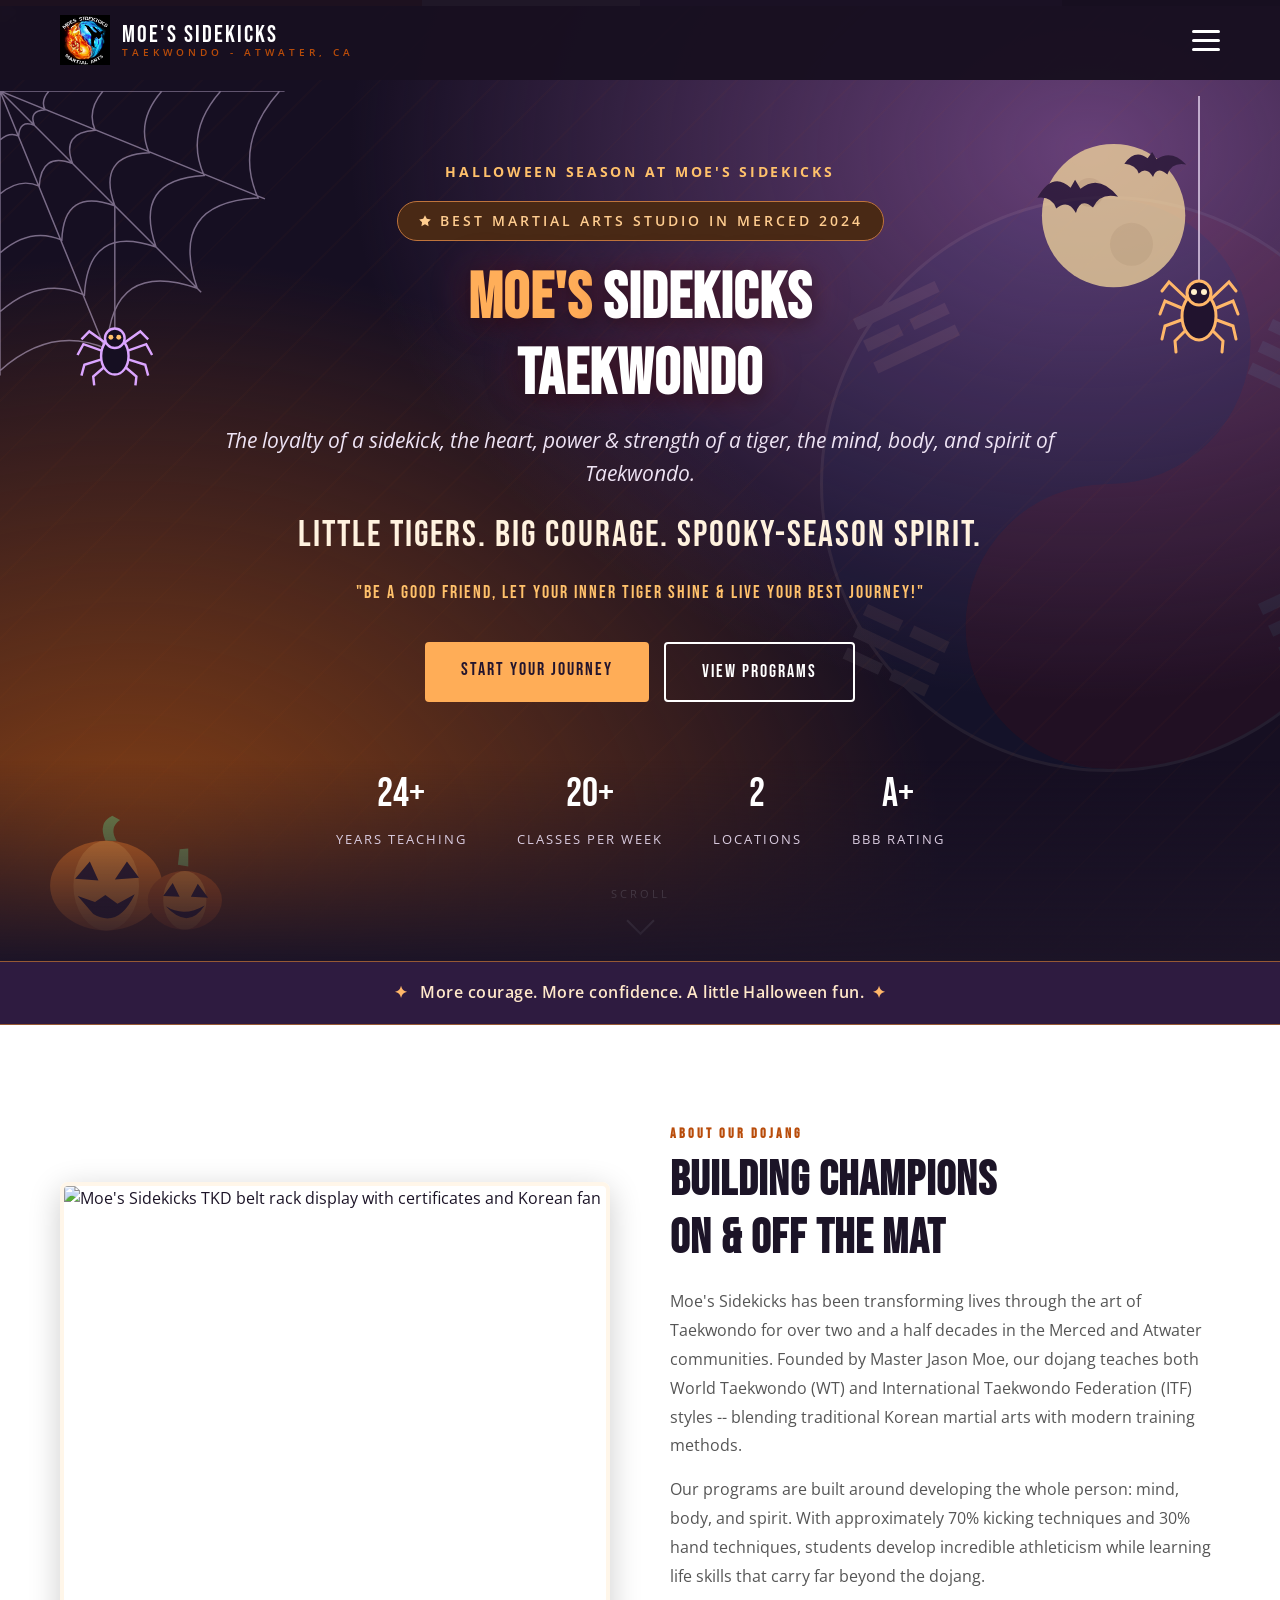
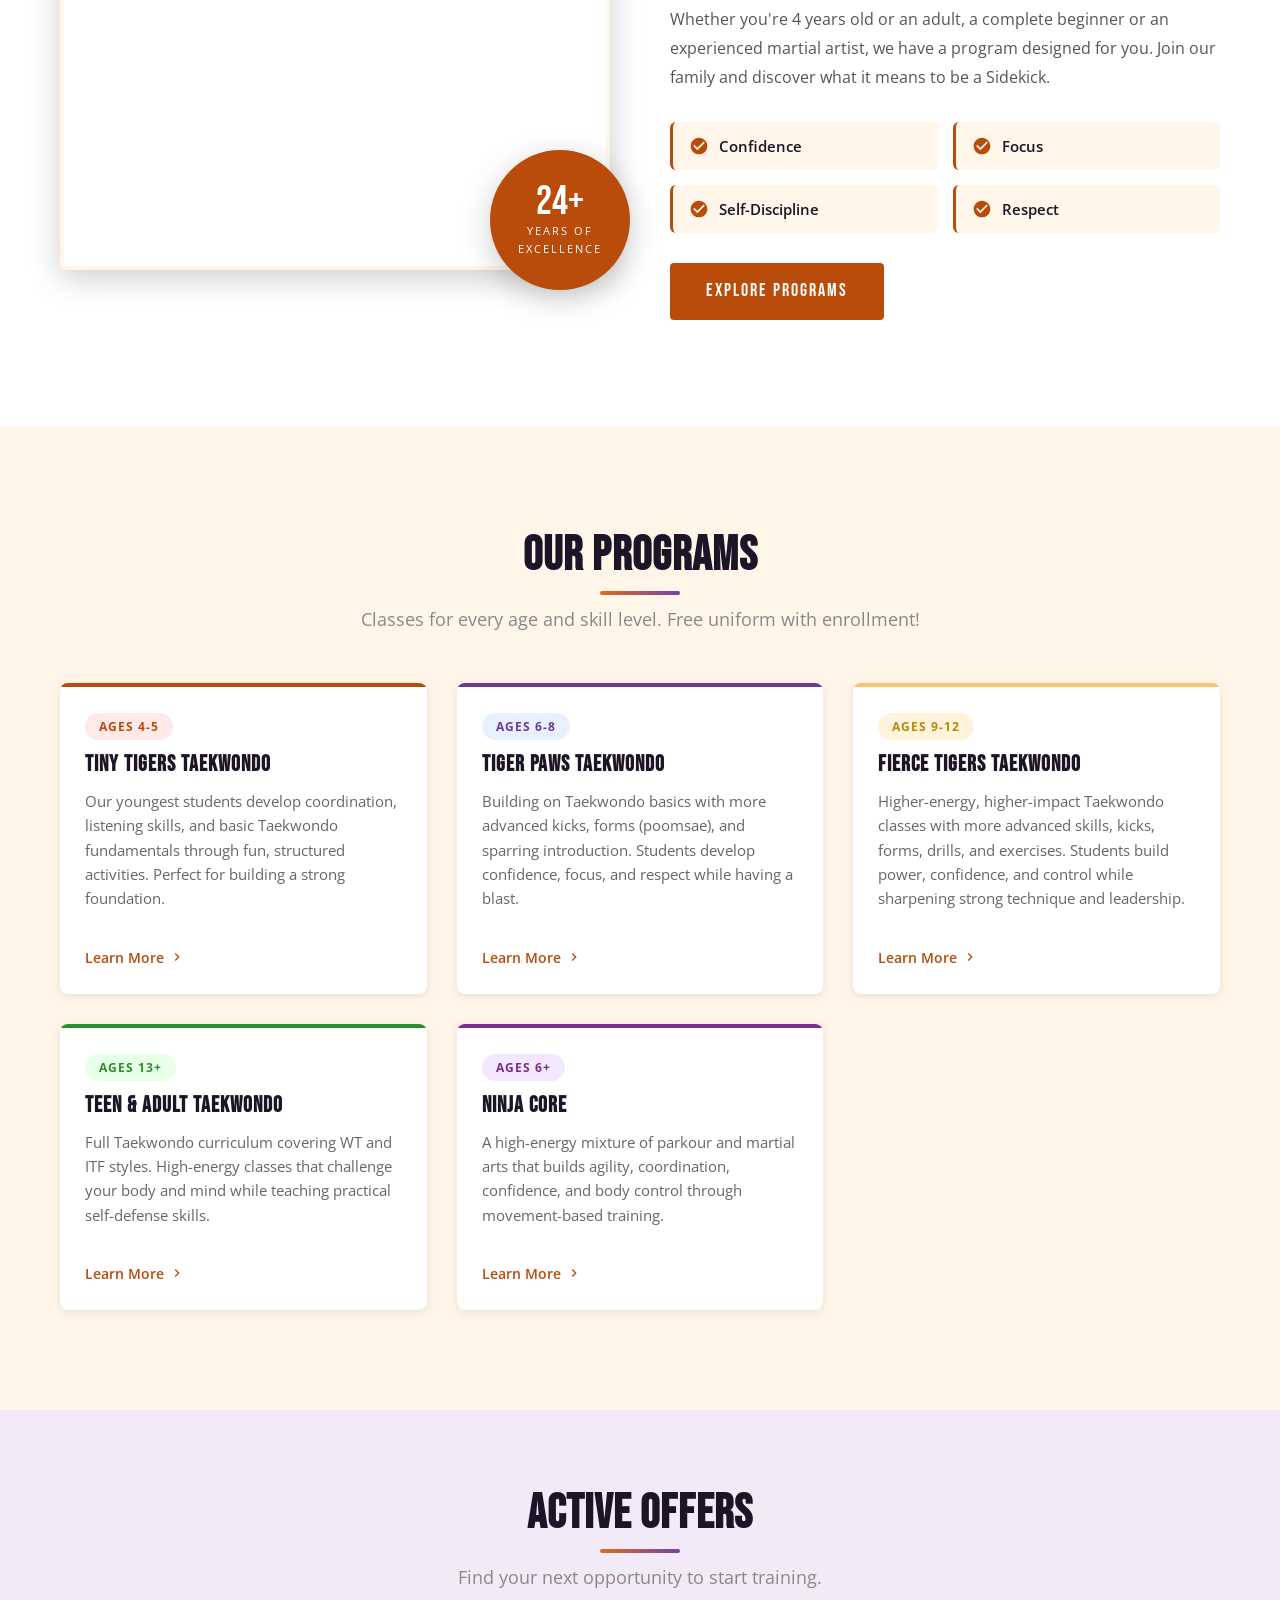
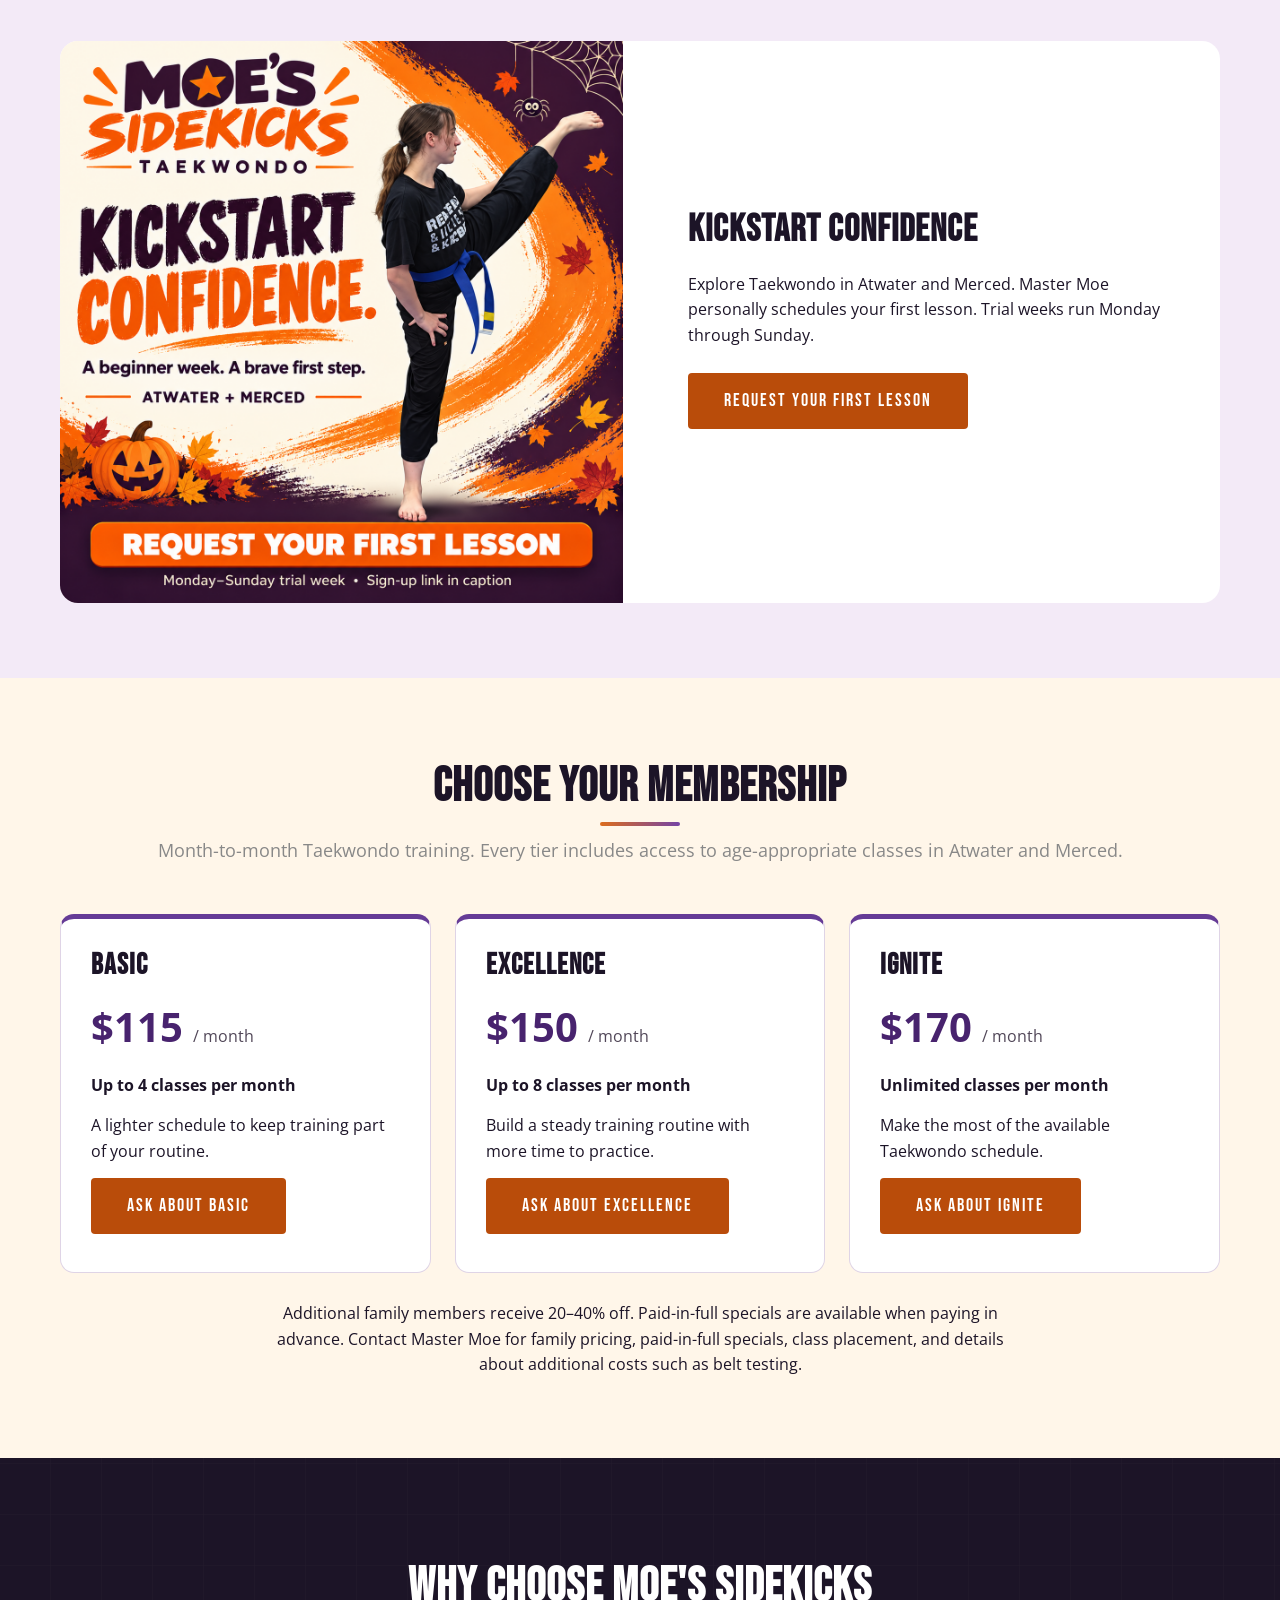
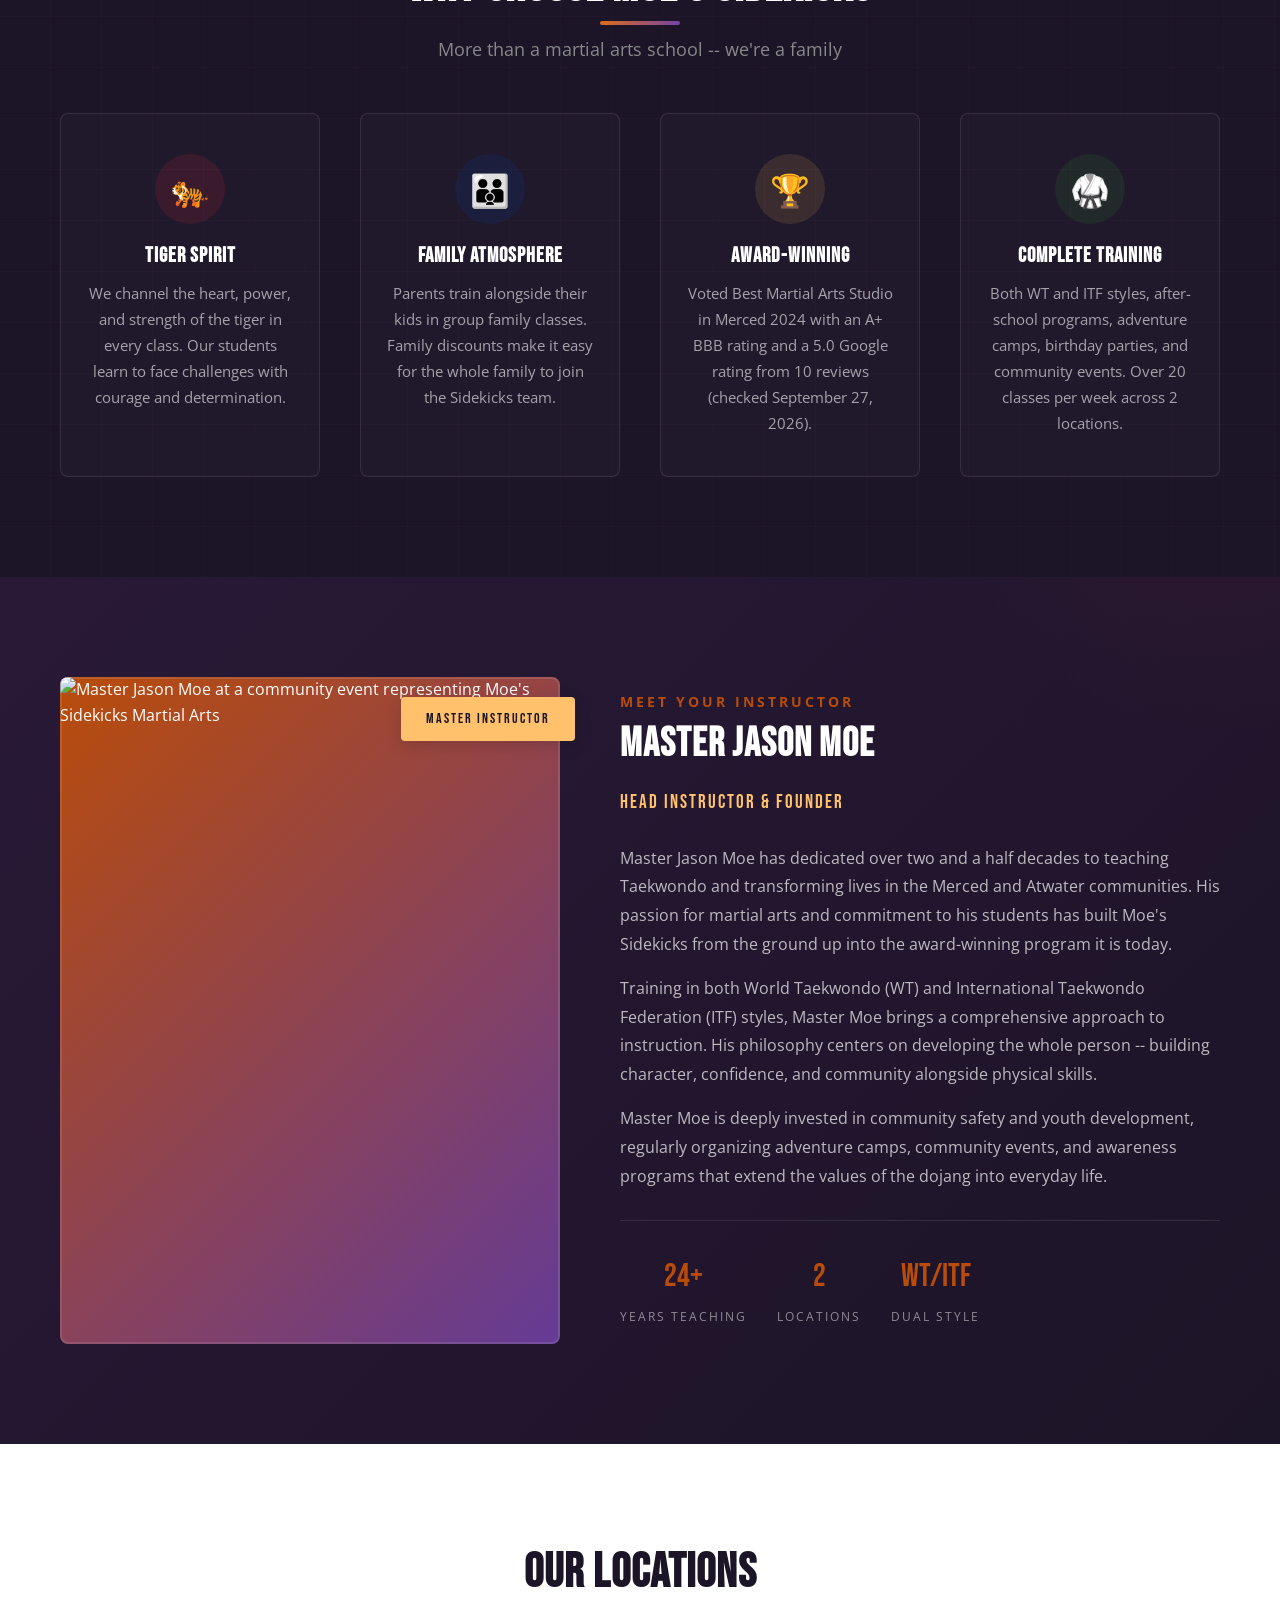
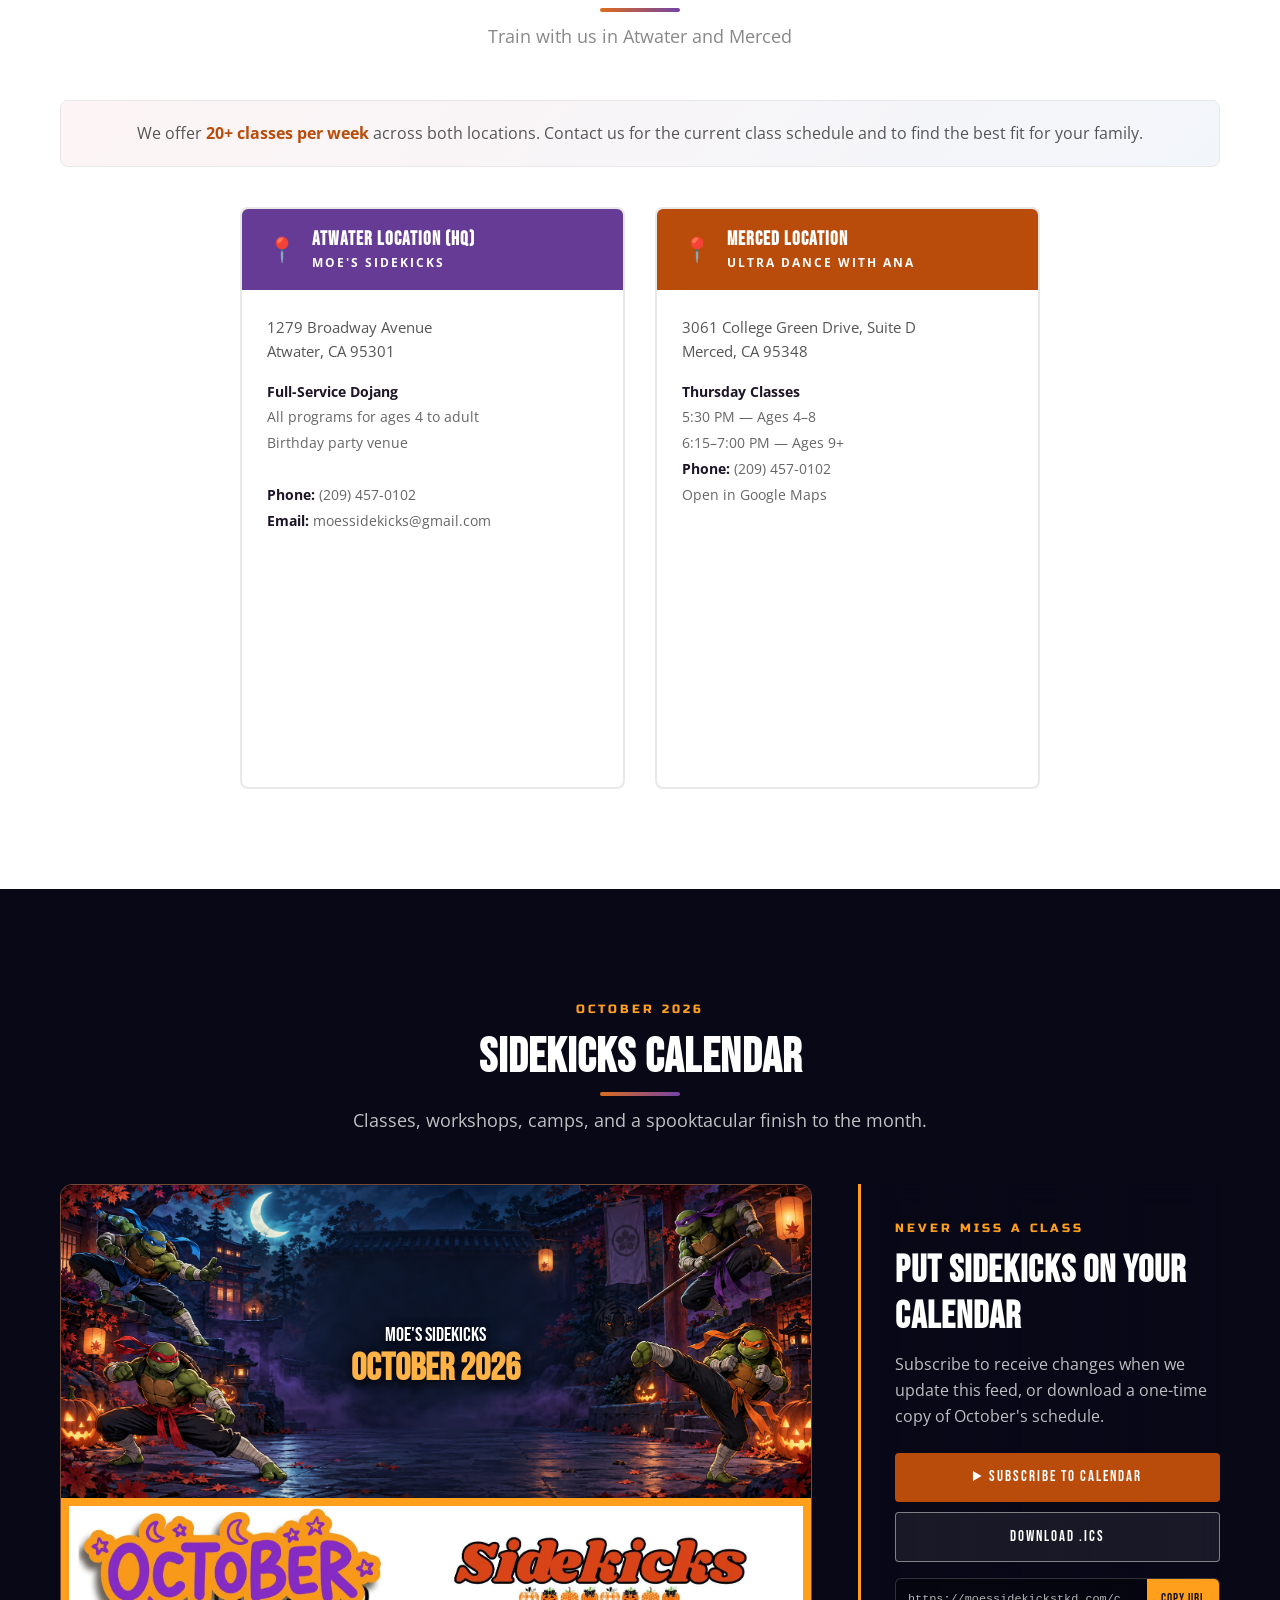
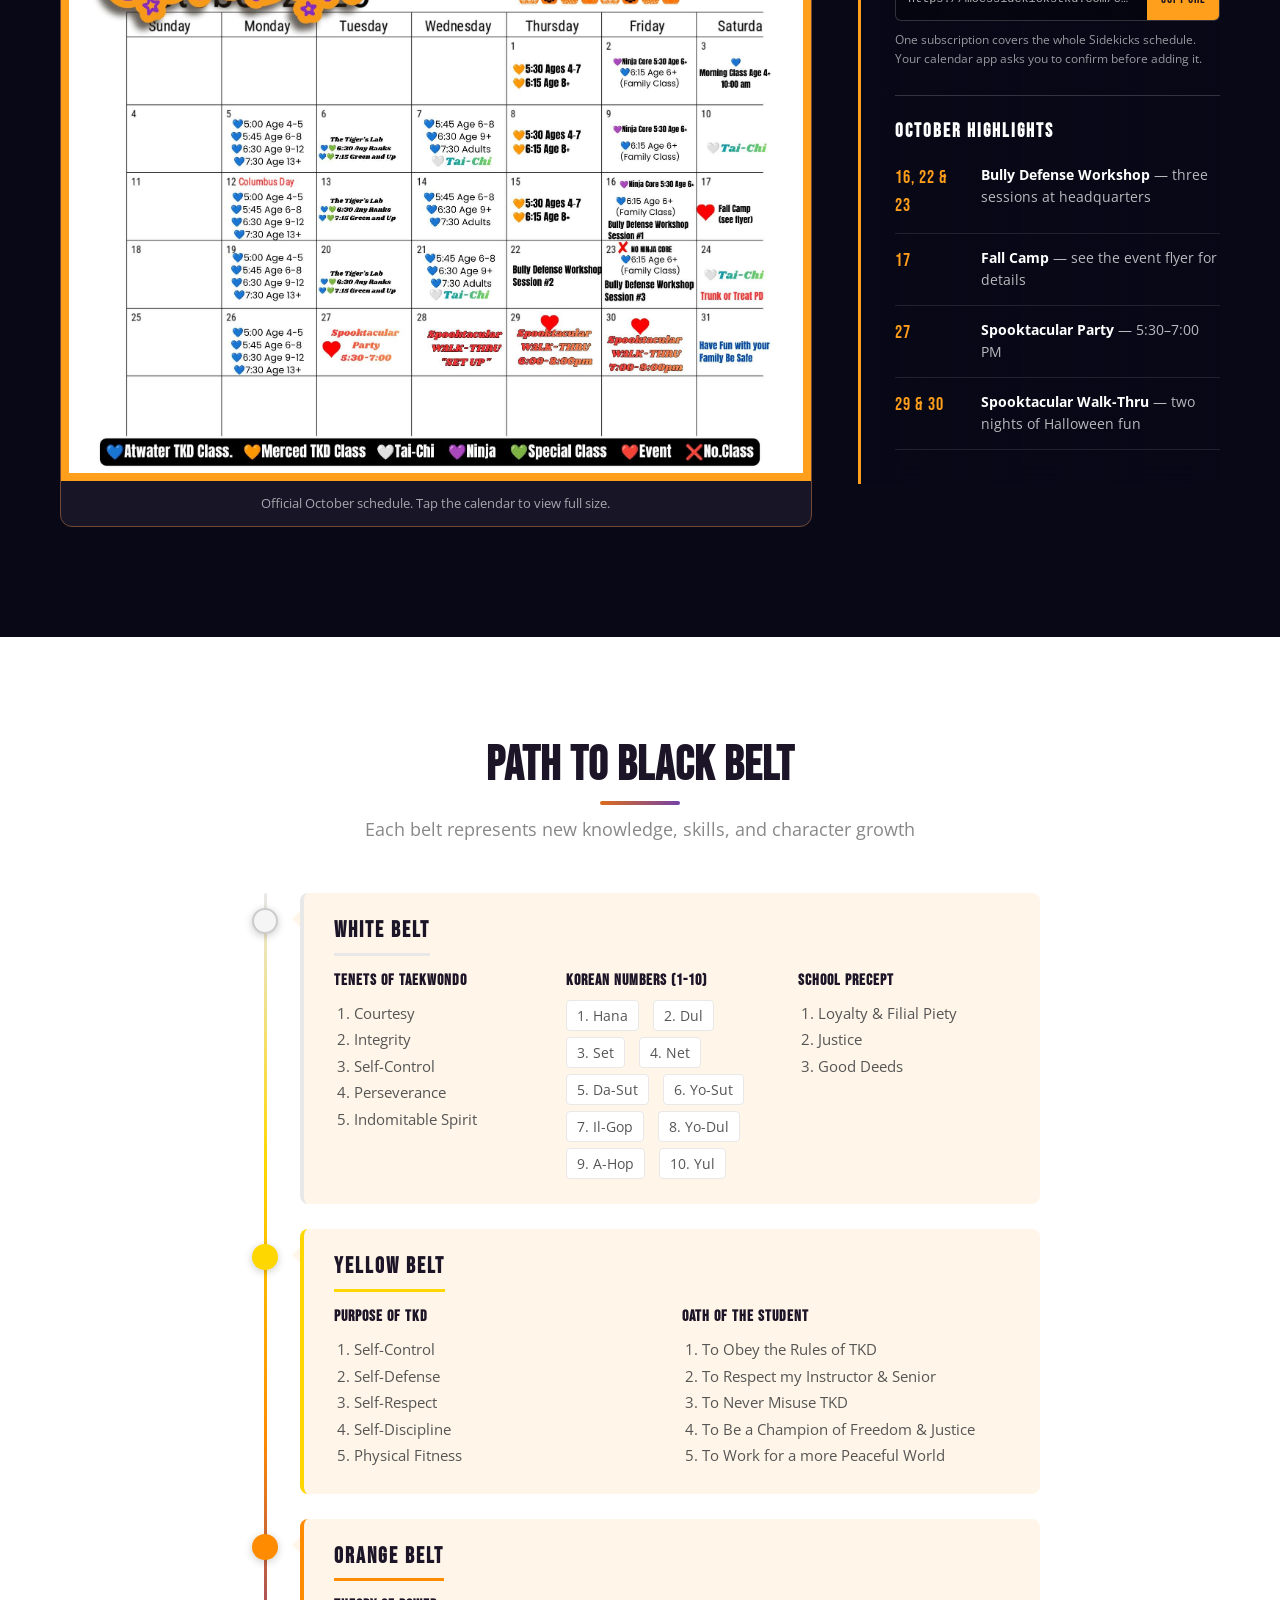
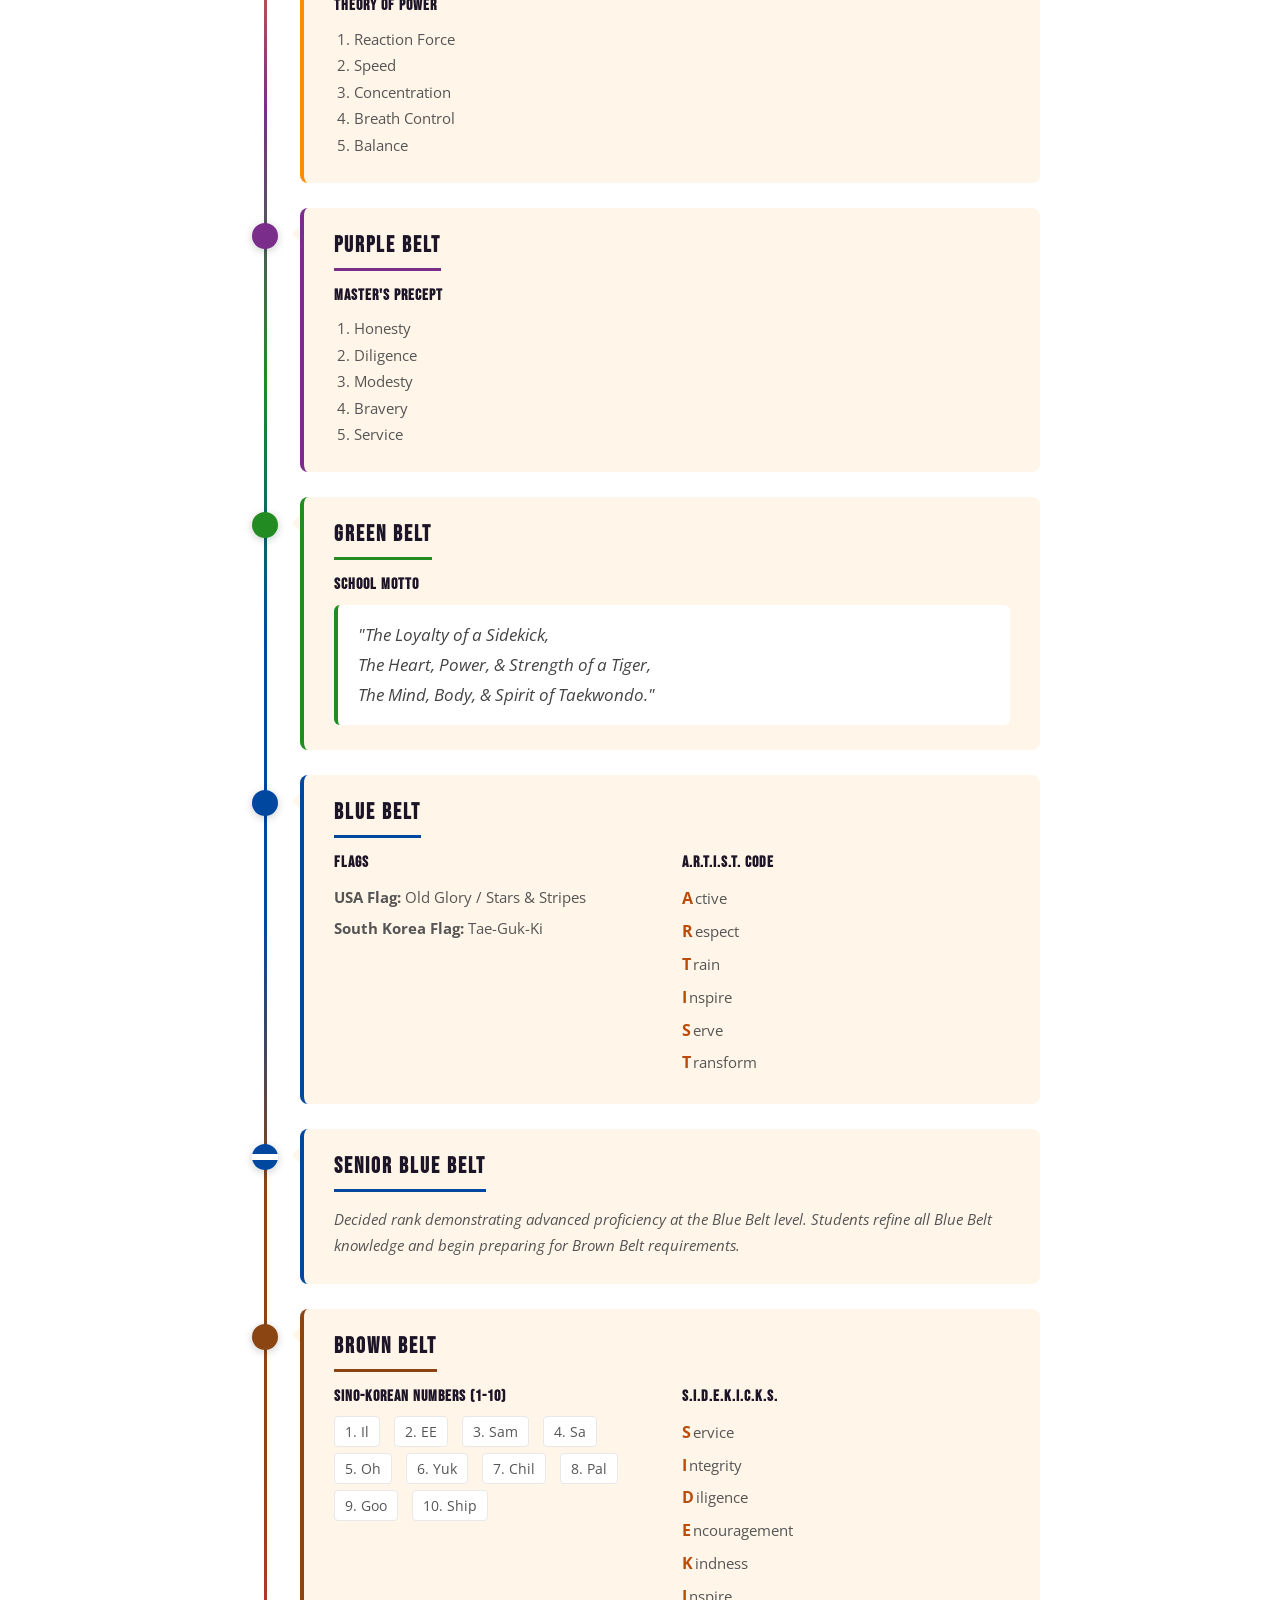
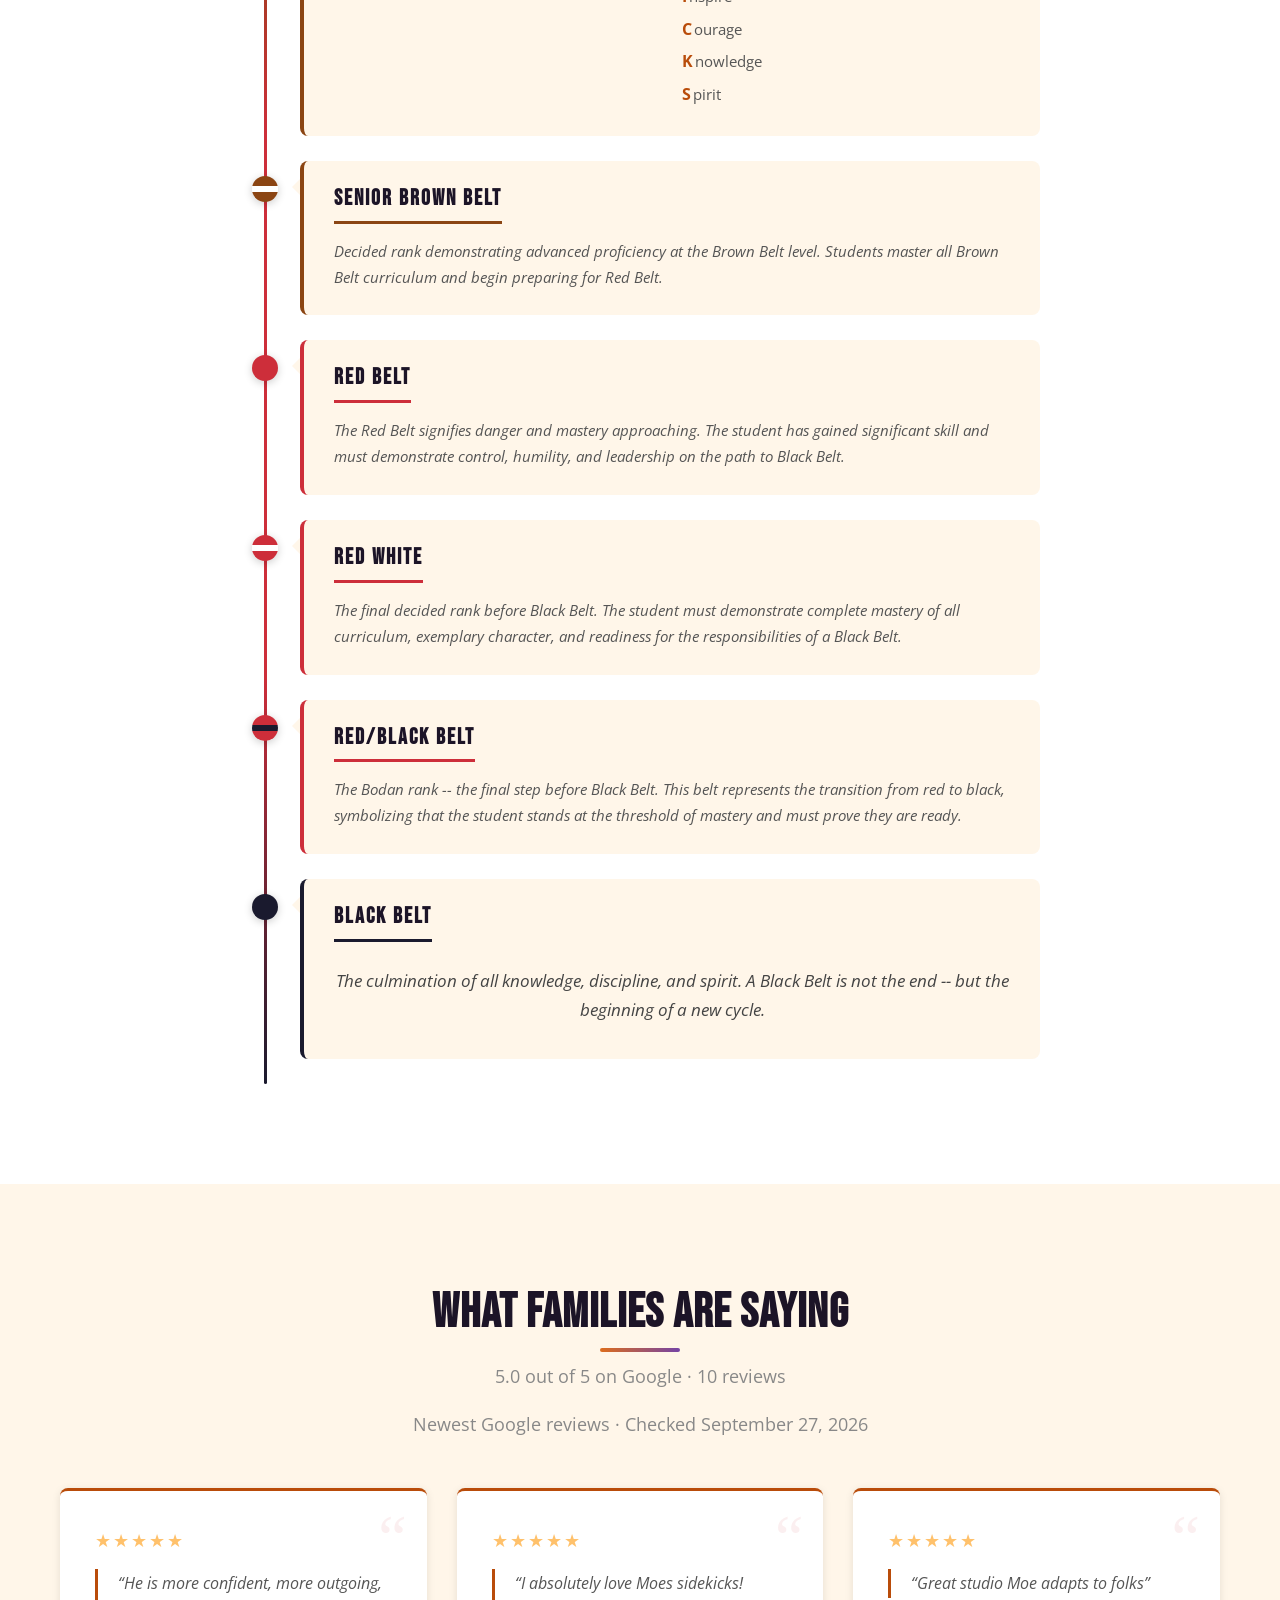
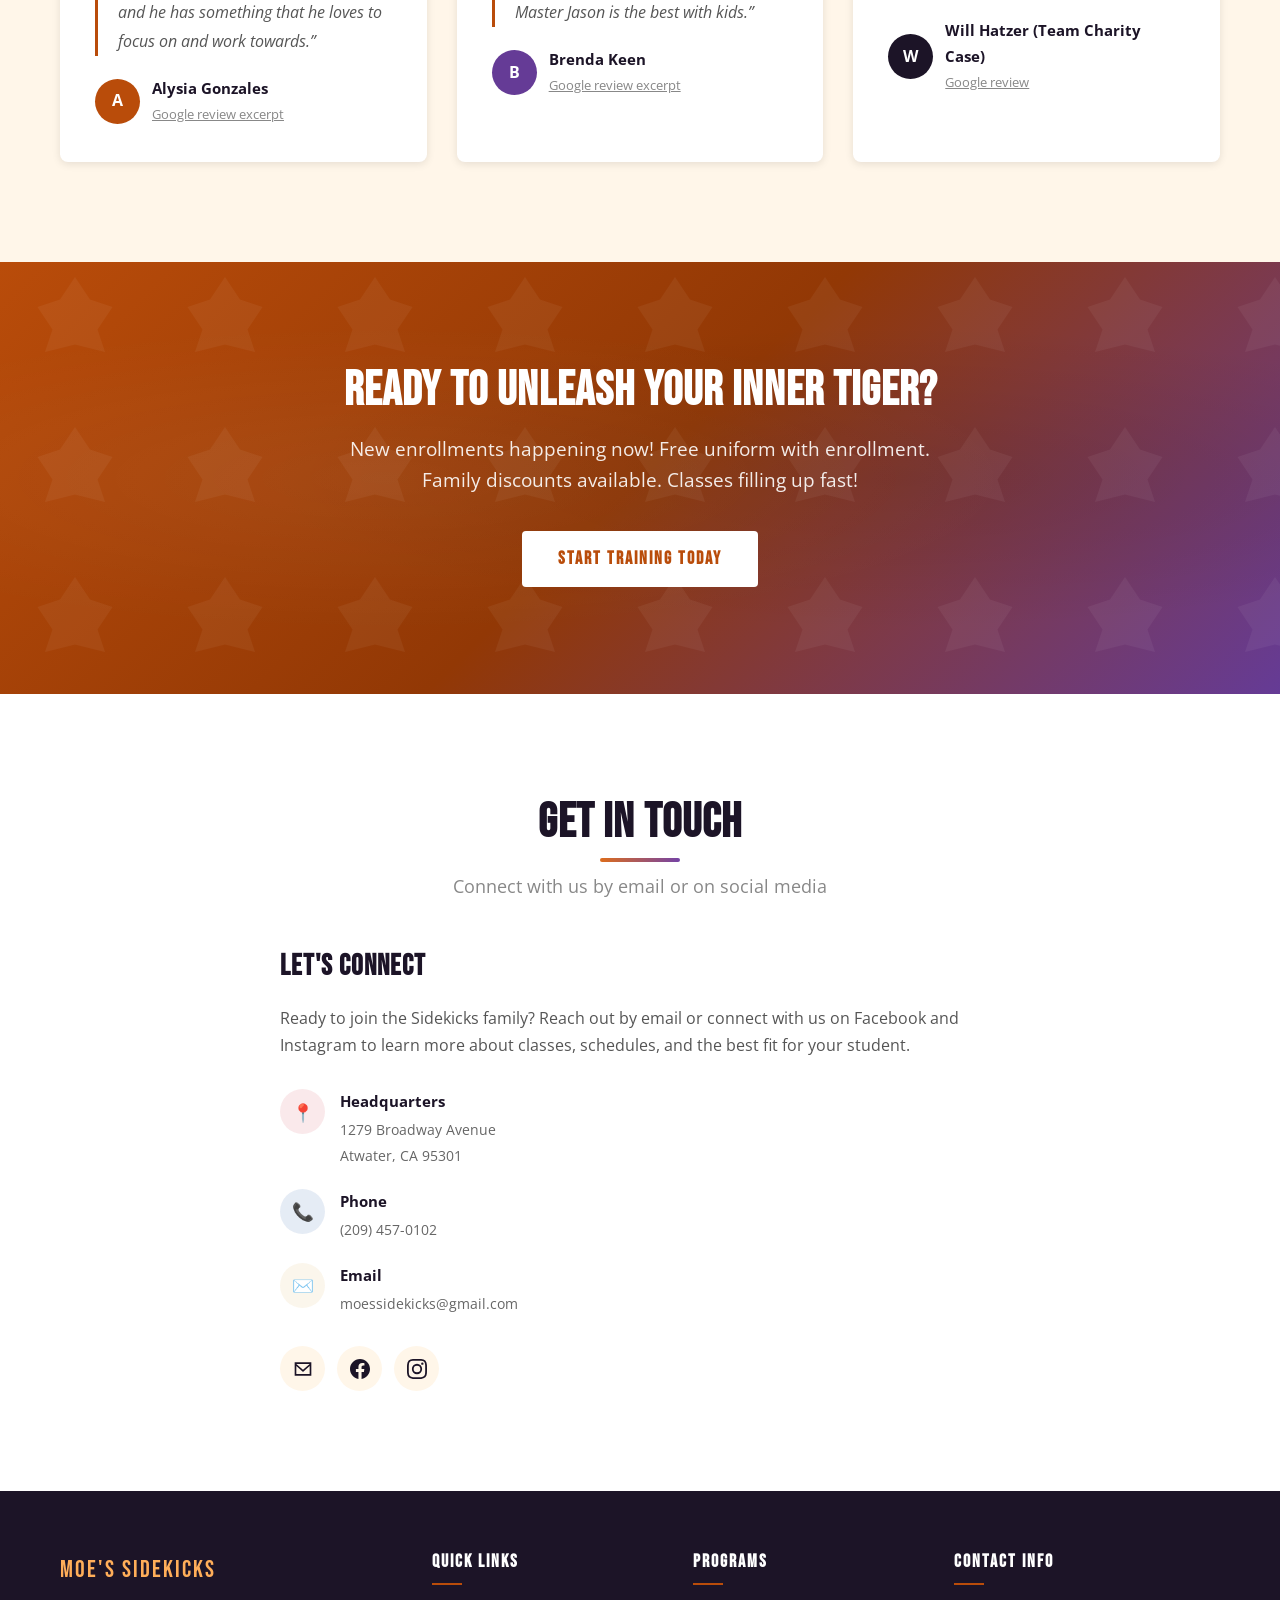
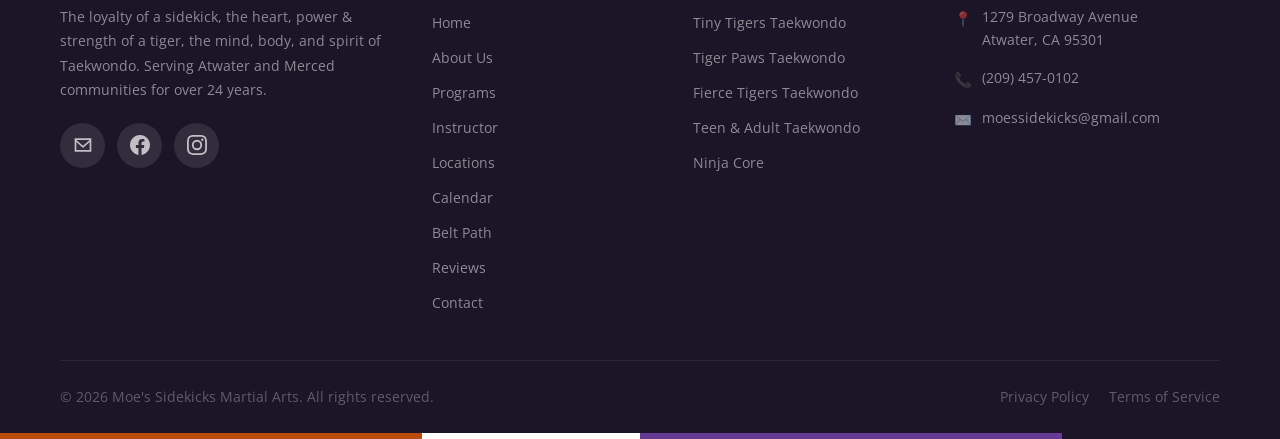
==== index.html @ 457f8286 "Use supplied Sidekicks logo in navigation" ====
<!DOCTYPE html>
<html lang="en">
<head>
  <meta charset="UTF-8">
  <meta name="viewport" content="width=device-width, initial-scale=1.0">
  <title>Moe's Sidekicks | Taekwondo in Atwater, CA - Master Jason Moe</title>
  <meta name="description" content="Moe's Sidekicks Taekwondo in Atwater, CA. Classes for ages 4 to adult. Build confidence, focus, and discipline with Master Jason Moe. Free uniform with enrollment!">
  <meta name="keywords" content="Taekwondo, Atwater CA, martial arts, Moe's Sidekicks, Master Jason Moe, self defense, kids martial arts, Merced">

  <!-- Fonts -->
  <link rel="preconnect" href="https://fonts.googleapis.com">
  <link rel="preconnect" href="https://fonts.gstatic.com" crossorigin>
  <link href="https://fonts.googleapis.com/css2?family=Bebas+Neue&family=Open+Sans:wght@400;600;700&family=Russo+One&display=swap" rel="stylesheet">

  <!-- Styles -->
  <link rel="stylesheet" href="css/styles.css?v=20260927-calendar2">

  <!-- Favicon - Tiger themed -->
  <link rel="icon" href="data:image/svg+xml,<svg xmlns=%22http://www.w3.org/2000/svg%22 viewBox=%220 0 100 100%22><text y=%22.9em%22 font-size=%2290%22>&#x1F405;</text></svg>">
  <!-- Seasonal Halloween theme: remove this block and the seasonal decorations to retire it. -->
  <style id="halloween-theme">
    :root { --korean-red: #b94c0a; --korean-red-dark: #923805; --korean-blue: #653b96; --korean-blue-dark: #48236e; --korean-blue-light: #ae89db; --black-primary: #1c1427; --black-secondary: #291937; --off-white: #fff6e9; --gold: #ffc16b; }
    .navbar, .navbar.scrolled { background: rgba(24,16,33,.97); }
    .nav-links a:hover, .nav-links a.active, .logo-text, .hero h1 .highlight-red { color: #ffae59; }
    .hero { padding: 155px 0 110px; min-height: 100svh; }
    .hero-bg { background: radial-gradient(ellipse at 85% 15%, #674078 0, transparent 48%), radial-gradient(ellipse at 10% 90%, #864015 0, transparent 50%), #160f22; }
    .hero-bg-img { opacity: .12; }
    .hero-badge { color: #ffcd90; background: #492915; border-color: #bf743c; animation: none; }
    .hero-subtitle { color: #eee3f4; }
    .hero-stat .label { color: #d9cbdf; }
    .hero .btn-primary, .nav-cta { background: #ffad57; color: #24152d !important; }
    .hero .btn-primary:hover, .nav-cta:hover { background: #ffc98f !important; }
    .seasonal-kicker { color: #ffc16b; text-transform: uppercase; letter-spacing: .2em; font-size: .85rem; font-weight: 700; margin-bottom: 18px; }
    .seasonal-message { color: #fff2df; font-family: var(--font-heading); font-size: clamp(1.5rem, 4vw, 2.3rem); letter-spacing: 2px; margin: 14px 0; }
    .halloween-art { position: absolute; inset: 0; pointer-events: none; overflow: hidden; z-index: 1; }
    .halloween-web { position: absolute; top: 85px; left: 0; width: clamp(150px, 23vw, 300px); height: auto; }
    .halloween-spider { position: absolute; top: 90px; right: 3%; width: 85px; height: 280px; }
    .halloween-moon { position: absolute; right: 6%; top: 120px; width: clamp(80px, 14vw, 180px); height: auto; opacity: .7; }
    .halloween-pumpkins { position: absolute; bottom: 25px; left: 3%; width: clamp(90px, 16vw, 190px); height: auto; }
    .seasonal-divider { padding: 18px 20px; text-align: center; background: #2e1b40; color: #ffe8ca; font-weight: 600; border-block: 1px solid #965934; letter-spacing: .03em; }
    .seasonal-divider span { color: #ffb769; margin-inline: 8px; }
    .testimonials { background: #fff6e9; }
    .testimonial-card { border-top: 3px solid #b94c0a; }
    .section-title h2::after { background: linear-gradient(90deg, #dc6c1c, #7443a6); }
    section[id] { scroll-margin-top: 95px; }
    @media (max-width: 1400px) { .hamburger { display: flex; } .nav-links { display: none; } .nav-links.active { display: flex; position: absolute; top: 100%; left: 0; width: 100%; flex-direction: column; padding: 20px; background: #1c1427; } }
    @media (max-width: 600px) { .hero { padding-top: 125px; } .halloween-moon { top: 105px; right: -25px; opacity: .35; } .halloween-pumpkins { bottom: 15px; left: 10px; width: 90px; } .seasonal-kicker { font-size: .72rem; letter-spacing: .12em; } .seasonal-divider { font-size: .85rem; } }
    @media (prefers-reduced-motion: reduce) { html { scroll-behavior: auto; } *, *::before, *::after { animation: none !important; transition: none !important; } }
  </style>
  <style id="membership-styles">
    .memberships { padding: 80px 0; background: #fff6e9; }
    .membership-grid { display: grid; grid-template-columns: repeat(3, minmax(0, 1fr)); gap: 24px; }
    .membership-card { background: #fff; border: 1px solid #dfd4e6; border-top: 5px solid #653b96; border-radius: 14px; padding: 30px; }
    .membership-card h3 { font-size: 1.8rem; margin-bottom: 12px; }
    .membership-price { font-size: 2.5rem; font-weight: 700; color: #48236e; margin-bottom: 12px; }
    .membership-price span { font-size: 1rem; font-weight: 400; color: #514758; }
    .membership-card p { margin-bottom: 14px; }
    .membership-note { text-align: center; max-width: 750px; margin: 28px auto 0; }
    @media(max-width: 760px) { .membership-grid { grid-template-columns: 1fr; } }
  </style>
  <style id="offer-styles">
    .active-offers { padding: 75px 0; background: #f3eaf7; }
    .offer-card { display:grid;grid-template-columns:minmax(0,1fr) minmax(0,1fr);gap:35px;align-items:center;background:#fff;border-radius:18px;overflow:hidden; }
    .offer-card img { display:block;width:100%;height:auto; }
    .offer-card > div { padding:30px; }
    .offer-card h3 { font-size:2.4rem;line-height:1.15;margin-bottom:20px; }
    .offer-card p { margin-bottom:24px; }
    @media(max-width:760px) { .offer-card { grid-template-columns:1fr;gap:0; } }
  </style>
</head>
<body>

  <!-- Korean-style top border -->
  <div class="korean-border"></div>

  <!-- Navigation -->
  <nav class="navbar" id="navbar">
    <div class="nav-container">
      <a href="#home" class="nav-logo">
        <div class="logo-icon"><img src="images/moes-sidekicks-logo.jpg" alt="Moe's Sidekicks Martial Arts logo" width="50" height="50" style="display:block;width:100%;height:100%;object-fit:contain"></div>
        <div class="logo-text">
          Moe's Sidekicks
          <span>Taekwondo - Atwater, CA</span>
        </div>
      </a>

      <ul class="nav-links" id="navLinks">
        <li><a href="#home" class="active">Home</a></li>
        <li><a href="#about">About</a></li>
        <li><a href="#programs">Programs</a></li>
        <li><a href="#memberships">Memberships</a></li>
        <li><a href="#active-offers">Active Offers</a></li>
        <li><a href="#instructor">Instructor</a></li>
        <li><a href="#locations">Locations</a></li>
        <li><a href="#calendar">Calendar</a></li>
        <li><a href="#belts">Belt Path</a></li>
        <li><a href="#testimonials">Reviews</a></li>
        <li><a href="#contact" class="nav-cta">Enroll Now</a></li>
      </ul>

      <div class="hamburger" id="hamburger">
        <span></span>
        <span></span>
        <span></span>
      </div>
    </div>
  </nav>

  <!-- Hero Section -->
  <section class="hero" id="home">
    <div class="hero-bg">
      <img src="images/photo_2.jpg" alt="Moe's Sidekicks Taekwondo training floor" class="hero-bg-img">
    </div>
    <div class="tiger-stripes"></div>
    <div class="halloween-art" aria-hidden="true">
      <svg class="halloween-web" viewBox="0 0 300 330" xmlns="http://www.w3.org/2000/svg"><g fill="none" stroke="#dbc6eb" stroke-width="1.5" opacity=".5"><path d="M0 0 L290 0 M0 0 L270 110 M0 0 L205 205 M0 0 L110 270 M0 0 L0 290 M50 0 Q41 10 46 19 Q29 20 35 35 Q20 29 19 46 Q10 41 0 50 M105 0 Q88 20 97 40 Q62 42 74 74 Q42 62 40 97 Q20 88 0 105 M165 0 Q138 31 152 63 Q98 65 117 117 Q65 98 63 152 Q31 138 0 165 M225 0 Q188 42 208 86 Q135 90 159 159 Q90 135 86 208 Q42 188 0 225 M285 0 Q238 53 263 109 Q171 114 201 201 Q114 171 109 263 Q53 238 0 285"/><path d="M117 117 V250"/></g><g transform="translate(117 265)" fill="#160f22" stroke="#dba5ff" stroke-width="2.5"><path d="M-9 -8 L-26 -20 L-34 -12 M-12 0 L-32 -7 L-38 4 M-12 8 L-31 14 L-34 25 M-8 14 L-22 26 L-21 35 M9 -8 L26 -20 L34 -12 M12 0 L32 -7 L38 4 M12 8 L31 14 L34 25 M8 14 L22 26 L21 35" fill="none"/><ellipse cy="5" rx="14" ry="19"/><circle cy="-13" r="10"/><g fill="#ffc16b" stroke="none"><circle cx="-4" cy="-14" r="2.5"/><circle cx="4" cy="-14" r="2.5"/></g></g></svg>
      <svg class="halloween-spider" viewBox="0 0 85 280" xmlns="http://www.w3.org/2000/svg"><path d="M42 0 V185" stroke="#e5d3ee" stroke-width="1.5"/><g transform="translate(42 213)" fill="#21132e" stroke="#ffb769" stroke-width="3" stroke-linecap="round"><path d="M-12 -10 L-30 -27 L-37 -18 M-15 0 L-34 -8 L-39 5 M-15 10 L-34 17 L-37 30 M-10 18 L-24 32 L-23 43 M12 -10 L30 -27 L37 -18 M15 0 L34 -8 L39 5 M15 10 L34 17 L37 30 M10 18 L24 32 L23 43" fill="none"/><ellipse cy="7" rx="17" ry="24"/><circle cy="-16" r="12"/><g fill="#fff0cc" stroke="none"><circle cx="-5" cy="-17" r="3"/><circle cx="5" cy="-17" r="3"/></g></g></svg>
      <svg class="halloween-moon" viewBox="0 0 200 200" xmlns="http://www.w3.org/2000/svg"><circle cx="100" cy="100" r="80" fill="#ffe3a1"/><circle cx="73" cy="74" r="16" fill="#d8b87c" opacity=".35"/><circle cx="120" cy="132" r="24" fill="#d8b87c" opacity=".3"/><path d="M15 80 Q32 50 52 69 L57 60 L63 70 Q84 53 105 79 Q85 74 77 91 Q63 79 58 97 Q49 81 36 92 Q31 78 15 80Z M112 42 Q124 25 138 36 L143 29 L148 37 Q165 26 181 43 Q165 40 160 54 Q148 44 144 57 Q137 45 128 53 Q125 43 112 42Z" fill="#21132e"/></svg>
      <svg class="halloween-pumpkins" viewBox="0 0 220 150" xmlns="http://www.w3.org/2000/svg"><path d="M78 39 Q69 18 86 10 L95 15 Q82 24 91 39" fill="#7c9150"/><ellipse cx="79" cy="91" rx="65" ry="52" fill="#df701f"/><ellipse cx="79" cy="91" rx="38" ry="52" fill="#f99135"/><path d="M43 83 L60 63 L70 85Z M89 84 L103 63 L117 82Z M46 103 L66 110 L78 102 L92 112 L112 101 Q93 141 64 124Z" fill="#362033"/><path d="M162 67 L164 49 L174 48 L174 69" fill="#829655"/><ellipse cx="170" cy="108" rx="43" ry="34" fill="#c4591a"/><ellipse cx="170" cy="108" rx="25" ry="34" fill="#ed8b32"/><path d="M145 103 L156 88 L164 104Z M177 104 L185 89 L197 105Z M148 115 Q169 128 193 114 Q174 143 148 115Z" fill="#362033"/></svg>
    </div>

    <!-- Taegeuk symbol background -->
    <div class="hero-taegeuk">
      <svg viewBox="0 0 200 200" xmlns="http://www.w3.org/2000/svg">
        <circle cx="100" cy="100" r="95" fill="none" stroke="white" stroke-width="2"/>
        <path d="M100 5 A95 95 0 0 1 100 195 A47.5 47.5 0 0 1 100 100 A47.5 47.5 0 0 0 100 5" fill="#CD2E3A"/>
        <path d="M100 195 A95 95 0 0 1 100 5 A47.5 47.5 0 0 1 100 100 A47.5 47.5 0 0 0 100 195" fill="#0047A0"/>
        <!-- Trigrams -->
        <g transform="translate(155, 45) rotate(25)">
          <rect width="30" height="4" fill="white"/><rect y="8" width="30" height="4" fill="white"/><rect y="16" width="30" height="4" fill="white"/>
        </g>
        <g transform="translate(150, 140) rotate(-25)">
          <rect width="13" height="4" fill="white"/><rect x="17" width="13" height="4" fill="white"/>
          <rect y="8" width="13" height="4" fill="white"/><rect x="17" y="8" width="13" height="4" fill="white"/>
          <rect y="16" width="13" height="4" fill="white"/><rect x="17" y="16" width="13" height="4" fill="white"/>
        </g>
        <g transform="translate(15, 45) rotate(-25)">
          <rect width="30" height="4" fill="white"/><rect y="8" width="13" height="4" fill="white"/><rect x="17" y="8" width="13" height="4" fill="white"/><rect y="16" width="30" height="4" fill="white"/>
        </g>
        <g transform="translate(20, 140) rotate(25)">
          <rect width="13" height="4" fill="white"/><rect x="17" width="13" height="4" fill="white"/>
          <rect y="8" width="30" height="4" fill="white"/>
          <rect y="16" width="13" height="4" fill="white"/><rect x="17" y="16" width="13" height="4" fill="white"/>
        </g>
      </svg>
    </div>

    <div class="hero-content">
      <p class="seasonal-kicker">Halloween season at Moe's Sidekicks</p>
      <div class="hero-badge">
        <svg width="14" height="14" viewBox="0 0 24 24" fill="currentColor"><path d="M12 2l3.09 6.26L22 9.27l-5 4.87 1.18 6.88L12 17.77l-6.18 3.25L7 14.14 2 9.27l6.91-1.01L12 2z"/></svg>
        Best Martial Arts Studio in Merced 2024
      </div>

      <h1>
        <span class="highlight-red">Moe's</span> Sidekicks
        <br>Taekwondo
      </h1>

      <p class="hero-subtitle">
        The loyalty of a sidekick, the heart, power &amp; strength of a tiger,
        the mind, body, and spirit of Taekwondo.
      </p>
      <p class="seasonal-message">Little tigers. Big courage. Spooky-season spirit.</p>

      <p class="hero-motto">
        "Be a good friend, let your inner tiger shine &amp; live your best journey!"
      </p>

      <div class="hero-buttons">
        <a href="#contact" class="btn btn-primary">Start Your Journey</a>
        <a href="#programs" class="btn btn-secondary">View Programs</a>
      </div>

      <div class="hero-stats">
        <div class="hero-stat">
          <span class="number" data-count="24">0</span>
          <span class="label">Years Teaching</span>
        </div>
        <div class="hero-stat">
          <span class="number" data-count="20">0</span>
          <span class="label">Classes Per Week</span>
        </div>
        <div class="hero-stat">
          <span class="number" data-count="2">0</span>
          <span class="label">Locations</span>
        </div>
        <div class="hero-stat">
          <span class="number">A+</span>
          <span class="label">BBB Rating</span>
        </div>
      </div>
    </div>

    <div class="scroll-indicator">
      <span>Scroll</span>
      <div class="arrow"></div>
    </div>
  </section>

  <div class="seasonal-divider"><span aria-hidden="true">&#10022;</span> More courage. More confidence. A little Halloween fun.<span aria-hidden="true">&#10022;</span></div>

  <!-- About Section -->
  <section class="about" id="about">
    <div class="container">
      <div class="about-grid">
        <div class="about-image fade-in">
          <div class="about-image-main">
            <img src="images/photo_1.jpg" alt="Moe's Sidekicks TKD belt rack display with certificates and Korean fan" style="width:100%;height:100%;object-fit:cover;">
          </div>
          <div class="about-badge">
            <span class="number">24+</span>
            <span class="text">Years of Excellence</span>
          </div>
        </div>

        <div class="about-content fade-in">
          <h3>About Our Dojang</h3>
          <h2>Building Champions<br>On &amp; Off the Mat</h2>
          <p>
            Moe's Sidekicks has been transforming lives through the art of Taekwondo
            for over two and a half decades in the Merced and Atwater communities. Founded by
            Master Jason Moe, our dojang teaches both World Taekwondo (WT) and
            International Taekwondo Federation (ITF) styles -- blending traditional
            Korean martial arts with modern training methods.
          </p>
          <p>
            Our programs are built around developing the whole person: mind, body,
            and spirit. With approximately 70% kicking techniques and 30% hand
            techniques, students develop incredible athleticism while learning
            life skills that carry far beyond the dojang.
          </p>
          <p>
            Whether you're 4 years old or an adult, a complete beginner or an experienced
            martial artist, we have a program designed for you. Join our family and
            discover what it means to be a Sidekick.
          </p>

          <div class="about-values">
            <div class="about-value">
              <svg viewBox="0 0 24 24"><path d="M12 2C6.48 2 2 6.48 2 12s4.48 10 10 10 10-4.48 10-10S17.52 2 12 2zm-2 15l-5-5 1.41-1.41L10 14.17l7.59-7.59L19 8l-9 9z"/></svg>
              <span>Confidence</span>
            </div>
            <div class="about-value">
              <svg viewBox="0 0 24 24"><path d="M12 2C6.48 2 2 6.48 2 12s4.48 10 10 10 10-4.48 10-10S17.52 2 12 2zm-2 15l-5-5 1.41-1.41L10 14.17l7.59-7.59L19 8l-9 9z"/></svg>
              <span>Focus</span>
            </div>
            <div class="about-value">
              <svg viewBox="0 0 24 24"><path d="M12 2C6.48 2 2 6.48 2 12s4.48 10 10 10 10-4.48 10-10S17.52 2 12 2zm-2 15l-5-5 1.41-1.41L10 14.17l7.59-7.59L19 8l-9 9z"/></svg>
              <span>Self-Discipline</span>
            </div>
            <div class="about-value">
              <svg viewBox="0 0 24 24"><path d="M12 2C6.48 2 2 6.48 2 12s4.48 10 10 10 10-4.48 10-10S17.52 2 12 2zm-2 15l-5-5 1.41-1.41L10 14.17l7.59-7.59L19 8l-9 9z"/></svg>
              <span>Respect</span>
            </div>
          </div>

          <a href="#programs" class="btn btn-primary">Explore Programs</a>
        </div>
      </div>
    </div>
  </section>

  <!-- Programs Section -->
  <section class="programs" id="programs">
    <div class="container">
      <div class="section-title fade-in">
        <h2>Our Programs</h2>
        <p>Classes for every age and skill level. Free uniform with enrollment!</p>
      </div>

      <div class="programs-grid">
        <div class="program-card fade-in">
          <div class="program-card-header">
            <span class="age-badge">Ages 4-5</span>
            <h3>Tiny Tigers Taekwondo</h3>
            <p>Our youngest students develop coordination, listening skills, and basic Taekwondo fundamentals through fun, structured activities. Perfect for building a strong foundation.</p>
          </div>
          <div class="program-card-footer">
            <a href="#contact">Learn More <svg viewBox="0 0 24 24"><path d="M10 6L8.59 7.41 13.17 12l-4.58 4.59L10 18l6-6z"/></svg></a>
          </div>
        </div>

        <div class="program-card fade-in">
          <div class="program-card-header">
            <span class="age-badge">Ages 6-8</span>
            <h3>Tiger Paws Taekwondo</h3>
            <p>Building on Taekwondo basics with more advanced kicks, forms (poomsae), and sparring introduction. Students develop confidence, focus, and respect while having a blast.</p>
          </div>
          <div class="program-card-footer">
            <a href="#contact">Learn More <svg viewBox="0 0 24 24"><path d="M10 6L8.59 7.41 13.17 12l-4.58 4.59L10 18l6-6z"/></svg></a>
          </div>
        </div>

        <div class="program-card fade-in">
          <div class="program-card-header">
            <span class="age-badge">Ages 9-12</span>
            <h3>Fierce Tigers Taekwondo</h3>
            <p>Higher-energy, higher-impact Taekwondo classes with more advanced skills, kicks, forms, drills, and exercises. Students build power, confidence, and control while sharpening strong technique and leadership.</p>
          </div>
          <div class="program-card-footer">
            <a href="#contact">Learn More <svg viewBox="0 0 24 24"><path d="M10 6L8.59 7.41 13.17 12l-4.58 4.59L10 18l6-6z"/></svg></a>
          </div>
        </div>

        <div class="program-card fade-in">
          <div class="program-card-header">
            <span class="age-badge">Ages 13+</span>
            <h3>Teen &amp; Adult Taekwondo</h3>
            <p>Full Taekwondo curriculum covering WT and ITF styles. High-energy classes that challenge your body and mind while teaching practical self-defense skills.</p>
          </div>
          <div class="program-card-footer">
            <a href="#contact">Learn More <svg viewBox="0 0 24 24"><path d="M10 6L8.59 7.41 13.17 12l-4.58 4.59L10 18l6-6z"/></svg></a>
          </div>
        </div>

        <div class="program-card fade-in">
          <div class="program-card-header">
            <span class="age-badge">Ages 6+</span>
            <h3>Ninja Core</h3>
            <p>A high-energy mixture of parkour and martial arts that builds agility, coordination, confidence, and body control through movement-based training.</p>
          </div>
          <div class="program-card-footer">
            <a href="#contact">Learn More <svg viewBox="0 0 24 24"><path d="M10 6L8.59 7.41 13.17 12l-4.58 4.59L10 18l6-6z"/></svg></a>
          </div>
        </div>
      </div>
    </div>
  </section>

  <!-- Why Choose Us -->
  <section class="active-offers" id="active-offers" aria-labelledby="offers-heading">
    <div class="container">
      <div class="section-title"><h2 id="offers-heading">Active Offers</h2><p>Find your next opportunity to start training.</p></div>
      <div id="active-offers-list"><p>Contact us for current beginner opportunities.</p></div>
    </div>
  </section>

  <section class="memberships" id="memberships" aria-labelledby="membership-heading">
    <div class="container">
      <div class="section-title">
        <h2 id="membership-heading">Choose Your Membership</h2>
        <p>Month-to-month Taekwondo training. Every tier includes access to age-appropriate classes in Atwater and Merced.</p>
      </div>
      <div class="membership-grid">
        <article class="membership-card">
          <h3>Basic</h3>
          <p class="membership-price">$115 <span>/ month</span></p>
          <p><strong>Up to 4 classes per month</strong></p>
          <p>A lighter schedule to keep training part of your routine.</p>
          <a class="btn btn-primary" href="#contact">Ask About Basic</a>
        </article>
        <article class="membership-card">
          <h3>Excellence</h3>
          <p class="membership-price">$150 <span>/ month</span></p>
          <p><strong>Up to 8 classes per month</strong></p>
          <p>Build a steady training routine with more time to practice.</p>
          <a class="btn btn-primary" href="#contact">Ask About Excellence</a>
        </article>
        <article class="membership-card">
          <h3>Ignite</h3>
          <p class="membership-price">$170 <span>/ month</span></p>
          <p><strong>Unlimited classes per month</strong></p>
          <p>Make the most of the available Taekwondo schedule.</p>
          <a class="btn btn-primary" href="#contact">Ask About Ignite</a>
        </article>
      </div>
      <p class="membership-note">Additional family members receive 20–40% off. Paid-in-full specials are available when paying in advance. Contact Master Moe for family pricing, paid-in-full specials, class placement, and details about additional costs such as belt testing.</p>
    </div>
  </section>

  <section class="why-us">
    <div class="why-us-bg-pattern"></div>
    <div class="container">
      <div class="section-title fade-in">
        <h2>Why Choose Moe's Sidekicks</h2>
        <p>More than a martial arts school -- we're a family</p>
      </div>

      <div class="why-us-grid">
        <div class="why-us-card fade-in">
          <div class="icon">&#x1F405;</div>
          <h3>Tiger Spirit</h3>
          <p>We channel the heart, power, and strength of the tiger in every class. Our students learn to face challenges with courage and determination.</p>
        </div>

        <div class="why-us-card fade-in">
          <div class="icon">&#x1F46A;</div>
          <h3>Family Atmosphere</h3>
          <p>Parents train alongside their kids in group family classes. Family discounts make it easy for the whole family to join the Sidekicks team.</p>
        </div>

        <div class="why-us-card fade-in">
          <div class="icon">&#x1F3C6;</div>
          <h3>Award-Winning</h3>
          <p>Voted Best Martial Arts Studio in Merced 2024 with an A+ BBB rating and a 5.0 Google rating from 10 reviews (checked September 27, 2026).</p>
        </div>

        <div class="why-us-card fade-in">
          <div class="icon">&#x1F94B;</div>
          <h3>Complete Training</h3>
          <p>Both WT and ITF styles, after-school programs, adventure camps, birthday parties, and community events. Over 20 classes per week across 2 locations.</p>
        </div>
      </div>
    </div>
  </section>

  <!-- Instructor Section -->
  <section class="instructor" id="instructor">
    <div class="container">
      <div class="instructor-grid">
        <div class="instructor-image-wrapper fade-in">
          <div class="instructor-image">
            <img src="images/master_moe.jpg" alt="Master Jason Moe at a community event representing Moe's Sidekicks Martial Arts" style="width:100%;height:100%;object-fit:cover;">
          </div>
          <div class="instructor-rank-badge">Master Instructor</div>
        </div>

        <div class="instructor-content fade-in">
          <h3>Meet Your Instructor</h3>
          <h2>Master Jason Moe</h2>
          <div class="title">Head Instructor &amp; Founder</div>
          <p>
            Master Jason Moe has dedicated over two and a half decades to teaching Taekwondo
            and transforming lives in the Merced and Atwater communities. His passion
            for martial arts and commitment to his students has built Moe's Sidekicks
            from the ground up into the award-winning program it is today.
          </p>
          <p>
            Training in both World Taekwondo (WT) and International Taekwondo
            Federation (ITF) styles, Master Moe brings a comprehensive approach to
            instruction. His philosophy centers on developing the whole person --
            building character, confidence, and community alongside physical skills.
          </p>
          <p>
            Master Moe is deeply invested in community safety and youth development,
            regularly organizing adventure camps, community events, and awareness
            programs that extend the values of the dojang into everyday life.
          </p>

          <div class="instructor-highlights">
            <div class="instructor-highlight">
              <span class="value">24+</span>
              <span class="desc">Years Teaching</span>
            </div>
            <div class="instructor-highlight">
              <span class="value">2</span>
              <span class="desc">Locations</span>
            </div>
            <div class="instructor-highlight">
              <span class="value">WT/ITF</span>
              <span class="desc">Dual Style</span>
            </div>
          </div>
        </div>
      </div>
    </div>
  </section>

  <!-- Locations Section -->
  <section class="schedule" id="locations">
    <div class="container">
      <div class="section-title fade-in">
        <h2>Our Locations</h2>
        <p>Train with us in Atwater and Merced</p>
      </div>

      <div class="schedule-note fade-in">
        <p>We offer <strong>20+ classes per week</strong> across both locations. Contact us for the current class schedule and to find the best fit for your family.</p>
      </div>

      <div class="locations-grid" style="max-width:800px;margin:0 auto;">
        <div class="location-card fade-in">
          <div class="location-card-header">
            <span class="pin-icon">&#x1F4CD;</span>
            <h3>Atwater Location (HQ)<span>Moe's Sidekicks</span></h3>
          </div>
          <div class="location-card-body">
            <div class="address">
              <span>1279 Broadway Avenue<br>Atwater, CA 95301</span>
            </div>
            <div class="classes-info">
              <strong>Full-Service Dojang</strong><br>
              All programs for ages 4 to adult<br>
              Birthday party venue<br>
              <br>
              <strong>Phone:</strong> <a href="tel:2094570102">(209) 457-0102</a><br>
              <strong>Email:</strong> <a href="mailto:moessidekicks@gmail.com">moessidekicks@gmail.com</a>
            </div>
            <div style="margin-top:20px;">
              <iframe
                src="https://www.google.com/maps/embed?pb=!1m18!1m12!1m3!1d3176.5!2d-120.6089!3d37.3477!2m3!1f0!2f0!3f0!3m2!1i1024!2i768!4f13.1!3m3!1m2!1s0x8091489c9d5b0001%3A0x0!2s1279+Broadway+Ave%2C+Atwater%2C+CA+95301!5e0!3m2!1sen!2sus!4v1"
                width="100%" height="200" style="border:0;border-radius:6px;" allowfullscreen="" loading="lazy"
                referrerpolicy="no-referrer-when-downgrade" title="Moe's Sidekicks Atwater location map">
              </iframe>
            </div>
          </div>
        </div>

        <div class="location-card fade-in">
          <div class="location-card-header">
            <span class="pin-icon">&#x1F4CD;</span>
            <h3>Merced Location<span>Ultra Dance with Ana</span></h3>
          </div>
          <div class="location-card-body">
            <div class="address">
              <span>3061 College Green Drive, Suite D<br>Merced, CA 95348</span>
            </div>
            <div class="classes-info">
              <strong>Thursday Classes</strong><br>
              5:30 PM &mdash; Ages 4&ndash;8<br>
              6:15&ndash;7:00 PM &mdash; Ages 9+<br>
              <strong>Phone:</strong> <a href="tel:2094570102">(209) 457-0102</a><br>
              <a href="https://www.google.com/maps/search/?api=1&amp;query=Ultra+Dance+with+Ana+3061+College+Green+Drive+Suite+D+Merced+CA+95348" target="_blank" rel="noopener">Open in Google Maps</a>
            </div>
            <div style="margin-top:20px;">
              <iframe
                src="https://www.google.com/maps?q=Ultra+Dance+with+Ana,+3061+College+Green+Drive,+Suite+D,+Merced,+CA+95348&amp;output=embed"
                width="100%" height="200" style="border:0;border-radius:6px;" allowfullscreen="" loading="lazy"
                referrerpolicy="no-referrer-when-downgrade" title="Ultra Dance with Ana Merced location map">
              </iframe>
            </div>
          </div>
        </div>
      </div>
    </div>
  </section>

  <!-- October Calendar -->
  <section class="training-calendar" id="calendar">
    <div class="container calendar-content">
      <div class="section-title fade-in">
        <span class="calendar-kicker">October 2026</span>
        <h2>Sidekicks Calendar</h2>
        <p>Classes, workshops, camps, and a spooktacular finish to the month.</p>
      </div>

      <div class="calendar-layout">
        <figure class="calendar-poster fade-in">
          <div class="calendar-art">
            <img src="images/october-2026-spooky-dojo.png" width="1942" height="809" alt="Four turtle ninjas in a moonlit Halloween dojo with pumpkins and a tiger hiding in the foliage">
            <div class="calendar-art-title"><span>Moe's Sidekicks</span><strong>October 2026</strong></div>
          </div>
          <a class="calendar-schedule" href="images/october-2026-calendar.jpg" target="_blank" rel="noopener" aria-label="Open the October schedule at full size">
            <img src="images/october-2026-calendar.jpg" width="1999" height="1545" alt="Moe's Sidekicks October 2026 calendar showing Atwater and Merced classes, Tai-Chi, Ninja Core, workshops, Fall Camp, and Spooktacular events">
          </a>
          <figcaption>Official October schedule. Tap the calendar to view full size.</figcaption>
        </figure>

        <div class="calendar-details fade-in">
          <span class="calendar-eyebrow">Never miss a class</span>
          <h3>Put Sidekicks on your calendar</h3>
          <p>Subscribe to receive changes when we update this feed, or download a one-time copy of October's schedule.</p>

          <div class="calendar-actions">
            <details class="calendar-subscribe">
              <summary class="btn btn-primary">Subscribe to Calendar</summary>
              <div class="calendar-subscribe-options">
                <p><strong>Google Calendar</strong><br>Open the link in a computer's browser, sign in if needed, then confirm adding the Sidekicks calendar.</p>
                <a class="btn btn-calendar-secondary" href="https://calendar.google.com/calendar/render?cid=webcal%3A%2F%2Fmoessidekickstkd.com%2Fcalendar%2Fmoes-sidekicks.ics" target="_blank" rel="noopener noreferrer">Add to Google Calendar</a>
                <p class="calendar-help">If Google opens without an Add calendar prompt, copy the feed URL below and paste it in <a href="https://calendar.google.com/calendar/u/0/r/settings/addbyurl" target="_blank" rel="noopener noreferrer" style="text-decoration:underline">Google Calendar's From URL settings</a>. The mobile app may require this step in a desktop browser.</p>
                <p><strong>Apple Calendar</strong><br>Open this website in Safari or your regular browser, then use the link below to open the subscription preview.</p>
                <a class="btn btn-calendar-download" href="webcal://moessidekickstkd.com/calendar/moes-sidekicks.ics">Open in Apple Calendar</a>
                <p><strong>Outlook and other apps</strong><br>Choose <strong>Add calendar &rarr; Subscribe from web</strong> (or Subscribe by URL), then paste the feed URL below.</p>
                <p class="calendar-help">If no app opens, use the copyable URL below. Subscriptions refresh on your calendar app's schedule; downloaded files do not refresh.</p>
              </div>
            </details>
            <a class="btn btn-calendar-download" href="calendar/moes-sidekicks.ics" download>Download .ics</a>
          </div>

          <div class="calendar-url-box">
            <code id="calendarUrl">https://moessidekickstkd.com/calendar/moes-sidekicks.ics</code>
            <button id="copyCalendarUrl" type="button" aria-live="polite">Copy URL</button>
          </div>
          <p class="calendar-help">One subscription covers the whole Sidekicks schedule. Your calendar app asks you to confirm before adding it.</p>

          <div class="calendar-highlights">
            <h4>October highlights</h4>
            <div class="calendar-highlight">
              <time datetime="2026-10-16">16, 22 &amp; 23</time>
              <span><strong>Bully Defense Workshop</strong> &mdash; three sessions at headquarters</span>
            </div>
            <div class="calendar-highlight">
              <time datetime="2026-10-17">17</time>
              <span><strong>Fall Camp</strong> &mdash; see the event flyer for details</span>
            </div>
            <div class="calendar-highlight">
              <time datetime="2026-10-27">27</time>
              <span><strong>Spooktacular Party</strong> &mdash; 5:30&ndash;7:00 PM</span>
            </div>
            <div class="calendar-highlight">
              <time datetime="2026-10-29">29 &amp; 30</time>
              <span><strong>Spooktacular Walk-Thru</strong> &mdash; two nights of Halloween fun</span>
            </div>
          </div>
        </div>
      </div>
    </div>
  </section>

  <!-- Belt Knowledge / Path to Black Belt -->
  <section class="belt-knowledge" id="belts">
    <div class="container">
      <div class="section-title fade-in">
        <h2>Path to Black Belt</h2>
        <p>Each belt represents new knowledge, skills, and character growth</p>
      </div>

      <div class="belt-timeline">

        <!-- 1. White Belt -->
        <div class="belt-card fade-in" style="--belt-color: #E8E8E8; --belt-text: #333;">
          <div class="belt-strip" style="background: #F5F5F5; border: 2px solid #CCC;"></div>
          <div class="belt-card-content">
            <h3>White Belt</h3>
            <div class="belt-topics">
              <div class="belt-topic">
                <h4>Tenets of Taekwondo</h4>
                <ol>
                  <li>Courtesy</li>
                  <li>Integrity</li>
                  <li>Self-Control</li>
                  <li>Perseverance</li>
                  <li>Indomitable Spirit</li>
                </ol>
              </div>
              <div class="belt-topic">
                <h4>Korean Numbers (1-10)</h4>
                <div class="korean-numbers">
                  <span>1. Hana</span><span>2. Dul</span><span>3. Set</span><span>4. Net</span><span>5. Da-Sut</span>
                  <span>6. Yo-Sut</span><span>7. Il-Gop</span><span>8. Yo-Dul</span><span>9. A-Hop</span><span>10. Yul</span>
                </div>
              </div>
              <div class="belt-topic">
                <h4>School Precept</h4>
                <ol>
                  <li>Loyalty &amp; Filial Piety</li>
                  <li>Justice</li>
                  <li>Good Deeds</li>
                </ol>
              </div>
            </div>
          </div>
        </div>

        <!-- 2. Yellow Belt -->
        <div class="belt-card fade-in" style="--belt-color: #FFD700; --belt-text: #333;">
          <div class="belt-strip" style="background: #FFD700;"></div>
          <div class="belt-card-content">
            <h3>Yellow Belt</h3>
            <div class="belt-topics">
              <div class="belt-topic">
                <h4>Purpose of TKD</h4>
                <ol>
                  <li>Self-Control</li>
                  <li>Self-Defense</li>
                  <li>Self-Respect</li>
                  <li>Self-Discipline</li>
                  <li>Physical Fitness</li>
                </ol>
              </div>
              <div class="belt-topic">
                <h4>Oath of the Student</h4>
                <ol>
                  <li>To Obey the Rules of TKD</li>
                  <li>To Respect my Instructor &amp; Senior</li>
                  <li>To Never Misuse TKD</li>
                  <li>To Be a Champion of Freedom &amp; Justice</li>
                  <li>To Work for a more Peaceful World</li>
                </ol>
              </div>
            </div>
          </div>
        </div>

        <!-- 3. Orange Belt -->
        <div class="belt-card fade-in" style="--belt-color: #FF8C00; --belt-text: #fff;">
          <div class="belt-strip" style="background: #FF8C00;"></div>
          <div class="belt-card-content">
            <h3>Orange Belt</h3>
            <div class="belt-topics">
              <div class="belt-topic">
                <h4>Theory of Power</h4>
                <ol>
                  <li>Reaction Force</li>
                  <li>Speed</li>
                  <li>Concentration</li>
                  <li>Breath Control</li>
                  <li>Balance</li>
                </ol>
              </div>
            </div>
          </div>
        </div>

        <!-- 4. Purple Belt -->
        <div class="belt-card fade-in" style="--belt-color: #7B2D8C; --belt-text: #fff;">
          <div class="belt-strip" style="background: #7B2D8C;"></div>
          <div class="belt-card-content">
            <h3>Purple Belt</h3>
            <div class="belt-topics">
              <div class="belt-topic">
                <h4>Master's Precept</h4>
                <ol>
                  <li>Honesty</li>
                  <li>Diligence</li>
                  <li>Modesty</li>
                  <li>Bravery</li>
                  <li>Service</li>
                </ol>
              </div>
            </div>
          </div>
        </div>

        <!-- 5. Green Belt -->
        <div class="belt-card fade-in" style="--belt-color: #228B22; --belt-text: #fff;">
          <div class="belt-strip" style="background: #228B22;"></div>
          <div class="belt-card-content">
            <h3>Green Belt</h3>
            <div class="belt-topics">
              <div class="belt-topic">
                <h4>School Motto</h4>
                <blockquote class="belt-motto">
                  "The Loyalty of a Sidekick,<br>
                  The Heart, Power, &amp; Strength of a Tiger,<br>
                  The Mind, Body, &amp; Spirit of Taekwondo."
                </blockquote>
              </div>
            </div>
          </div>
        </div>

        <!-- 6. Blue Belt -->
        <div class="belt-card fade-in" style="--belt-color: #0047A0; --belt-text: #fff;">
          <div class="belt-strip" style="background: #0047A0;"></div>
          <div class="belt-card-content">
            <h3>Blue Belt</h3>
            <div class="belt-topics">
              <div class="belt-topic">
                <h4>Flags</h4>
                <ul class="belt-list-plain">
                  <li><strong>USA Flag:</strong> Old Glory / Stars &amp; Stripes</li>
                  <li><strong>South Korea Flag:</strong> Tae-Guk-Ki</li>
                </ul>
              </div>
              <div class="belt-topic">
                <h4>A.R.T.I.S.T. Code</h4>
                <ul class="belt-list-plain acrostic">
                  <li><strong>A</strong>ctive</li>
                  <li><strong>R</strong>espect</li>
                  <li><strong>T</strong>rain</li>
                  <li><strong>I</strong>nspire</li>
                  <li><strong>S</strong>erve</li>
                  <li><strong>T</strong>ransform</li>
                </ul>
              </div>
            </div>
          </div>
        </div>

        <!-- 7. Senior Blue Belt (Blue with White Stripe) -->
        <div class="belt-card fade-in" style="--belt-color: #0047A0; --belt-text: #fff;">
          <div class="belt-strip belt-stripe-dot" style="background: linear-gradient(180deg, #0047A0 40%, #fff 40%, #fff 60%, #0047A0 60%);"></div>
          <div class="belt-card-content">
            <h3>Senior Blue Belt</h3>
            <div class="belt-topics">
              <div class="belt-topic">
                <p class="belt-decided">Decided rank demonstrating advanced proficiency at the Blue Belt level. Students refine all Blue Belt knowledge and begin preparing for Brown Belt requirements.</p>
              </div>
            </div>
          </div>
        </div>

        <!-- 8. Brown Belt -->
        <div class="belt-card fade-in" style="--belt-color: #8B4513; --belt-text: #fff;">
          <div class="belt-strip" style="background: #8B4513;"></div>
          <div class="belt-card-content">
            <h3>Brown Belt</h3>
            <div class="belt-topics">
              <div class="belt-topic">
                <h4>Sino-Korean Numbers (1-10)</h4>
                <div class="korean-numbers">
                  <span>1. Il</span><span>2. EE</span><span>3. Sam</span><span>4. Sa</span><span>5. Oh</span>
                  <span>6. Yuk</span><span>7. Chil</span><span>8. Pal</span><span>9. Goo</span><span>10. Ship</span>
                </div>
              </div>
              <div class="belt-topic">
                <h4>S.I.D.E.K.I.C.K.S.</h4>
                <ul class="belt-list-plain acrostic">
                  <li><strong>S</strong>ervice</li>
                  <li><strong>I</strong>ntegrity</li>
                  <li><strong>D</strong>iligence</li>
                  <li><strong>E</strong>ncouragement</li>
                  <li><strong>K</strong>indness</li>
                  <li><strong>I</strong>nspire</li>
                  <li><strong>C</strong>ourage</li>
                  <li><strong>K</strong>nowledge</li>
                  <li><strong>S</strong>pirit</li>
                </ul>
              </div>
            </div>
          </div>
        </div>

        <!-- 9. Senior Brown Belt (Brown with White Stripe) -->
        <div class="belt-card fade-in" style="--belt-color: #8B4513; --belt-text: #fff;">
          <div class="belt-strip belt-stripe-dot" style="background: linear-gradient(180deg, #8B4513 40%, #fff 40%, #fff 60%, #8B4513 60%);"></div>
          <div class="belt-card-content">
            <h3>Senior Brown Belt</h3>
            <div class="belt-topics">
              <div class="belt-topic">
                <p class="belt-decided">Decided rank demonstrating advanced proficiency at the Brown Belt level. Students master all Brown Belt curriculum and begin preparing for Red Belt.</p>
              </div>
            </div>
          </div>
        </div>

        <!-- 10. Red Belt -->
        <div class="belt-card fade-in" style="--belt-color: #CD2E3A; --belt-text: #fff;">
          <div class="belt-strip" style="background: #CD2E3A;"></div>
          <div class="belt-card-content">
            <h3>Red Belt</h3>
            <div class="belt-topics">
              <div class="belt-topic">
                <p class="belt-decided">The Red Belt signifies danger and mastery approaching. The student has gained significant skill and must demonstrate control, humility, and leadership on the path to Black Belt.</p>
              </div>
            </div>
          </div>
        </div>

        <!-- 11. Red White (Red with White Stripe) -->
        <div class="belt-card fade-in" style="--belt-color: #CD2E3A; --belt-text: #fff;">
          <div class="belt-strip belt-stripe-dot" style="background: linear-gradient(180deg, #CD2E3A 40%, #fff 40%, #fff 60%, #CD2E3A 60%);"></div>
          <div class="belt-card-content">
            <h3>Red White</h3>
            <div class="belt-topics">
              <div class="belt-topic">
                <p class="belt-decided">The final decided rank before Black Belt. The student must demonstrate complete mastery of all curriculum, exemplary character, and readiness for the responsibilities of a Black Belt.</p>
              </div>
            </div>
          </div>
        </div>

        <!-- 12. Red/Black Belt (Bodan) -->
        <div class="belt-card fade-in" style="--belt-color: #CD2E3A; --belt-text: #fff;">
          <div class="belt-strip belt-stripe-dot" style="background: linear-gradient(180deg, #CD2E3A 40%, #1A1A2E 40%, #1A1A2E 60%, #CD2E3A 60%);"></div>
          <div class="belt-card-content">
            <h3>Red/Black Belt</h3>
            <div class="belt-topics">
              <div class="belt-topic">
                <p class="belt-decided">The Bodan rank -- the final step before Black Belt. This belt represents the transition from red to black, symbolizing that the student stands at the threshold of mastery and must prove they are ready.</p>
              </div>
            </div>
          </div>
        </div>

        <!-- 13. Black Belt -->
        <div class="belt-card fade-in" style="--belt-color: #1A1A2E; --belt-text: #fff;">
          <div class="belt-strip" style="background: #1A1A2E;"></div>
          <div class="belt-card-content">
            <h3>Black Belt</h3>
            <div class="belt-topics">
              <div class="belt-topic">
                <p class="belt-culmination">The culmination of all knowledge, discipline, and spirit. A Black Belt is not the end -- but the beginning of a new cycle.</p>
              </div>
            </div>
          </div>
        </div>

      </div>
    </div>
  </section>

  <!-- Testimonials -->
  <section class="testimonials" id="testimonials">
    <div class="container">
      <div class="section-title fade-in">
        <h2>What Families Are Saying</h2>
        <p>5.0 out of 5 on Google &middot; 10 reviews</p>
        <p>Newest Google reviews &middot; Checked September 27, 2026</p>
      </div>

      <div class="testimonials-grid">
        <div class="testimonial-card fade-in">
          <div class="stars" role="img" aria-label="5 out of 5 stars">&#9733;&#9733;&#9733;&#9733;&#9733;</div>
          <p class="quote">
            &ldquo;He is more confident, more outgoing, and he has something that he loves to focus on and work towards.&rdquo;
          </p>
          <div class="author">
            <div class="author-avatar" aria-hidden="true">A</div>
            <div class="author-info">
              <span class="name">Alysia Gonzales</span><br>
              <a class="role" href="https://www.google.com/maps/place/Moe%27s+Sidekicks+Taekwondo+Center/data=!4m8!3m7!1s0x809143a5edc78681:0x88b37a19cce22ebe!8m2!3d37.3472059!4d-120.6095418!9m1!1b1!16s%2Fg%2F11c1p70ybf" target="_blank" rel="noopener noreferrer" style="text-decoration: underline;">Google review excerpt</a>
            </div>
          </div>
        </div>

        <div class="testimonial-card fade-in">
          <div class="stars" role="img" aria-label="5 out of 5 stars">&#9733;&#9733;&#9733;&#9733;&#9733;</div>
          <p class="quote">
            &ldquo;I absolutely love Moes sidekicks! Master Jason is the best with kids.&rdquo;
          </p>
          <div class="author">
            <div class="author-avatar" aria-hidden="true">B</div>
            <div class="author-info">
              <span class="name">Brenda Keen</span><br>
              <a class="role" href="https://www.google.com/maps/place/Moe%27s+Sidekicks+Taekwondo+Center/data=!4m8!3m7!1s0x809143a5edc78681:0x88b37a19cce22ebe!8m2!3d37.3472059!4d-120.6095418!9m1!1b1!16s%2Fg%2F11c1p70ybf" target="_blank" rel="noopener noreferrer" style="text-decoration: underline;">Google review excerpt</a>
            </div>
          </div>
        </div>

        <div class="testimonial-card fade-in">
          <div class="stars" role="img" aria-label="5 out of 5 stars">&#9733;&#9733;&#9733;&#9733;&#9733;</div>
          <p class="quote">
            &ldquo;Great studio Moe adapts to folks&rdquo;
          </p>
          <div class="author">
            <div class="author-avatar" aria-hidden="true">W</div>
            <div class="author-info">
              <span class="name">Will Hatzer (Team Charity Case)</span><br>
              <a class="role" href="https://www.google.com/maps/place/Moe%27s+Sidekicks+Taekwondo+Center/data=!4m8!3m7!1s0x809143a5edc78681:0x88b37a19cce22ebe!8m2!3d37.3472059!4d-120.6095418!9m1!1b1!16s%2Fg%2F11c1p70ybf" target="_blank" rel="noopener noreferrer" style="text-decoration: underline;">Google review</a>
            </div>
          </div>
        </div>
      </div>
    </div>
  </section>

  <!-- CTA Section -->
  <section class="cta">
    <div class="cta-tiger-bg"></div>
    <div class="container">
      <h2>Ready to Unleash Your Inner Tiger?</h2>
      <p>
        New enrollments happening now! Free uniform with enrollment.
        Family discounts available. Classes filling up fast!
      </p>
      <a href="#contact" class="btn btn-white">Start Training Today</a>
    </div>
  </section>

  <!-- Contact Section -->
  <section class="contact" id="contact">
    <div class="container">
      <div class="section-title fade-in">
        <h2>Get In Touch</h2>
        <p>Connect with us by email or on social media</p>
      </div>

      <div class="contact-grid contact-grid-single">
        <div class="contact-info fade-in">
          <h3>Let's Connect</h3>
          <p>
            Ready to join the Sidekicks family? Reach out by email or connect with us
            on Facebook and Instagram to learn more about classes, schedules, and
            the best fit for your student.
          </p>

          <div class="contact-details">
            <div class="contact-detail">
              <div class="icon-circle">&#x1F4CD;</div>
              <div class="detail-text">
                <strong>Headquarters</strong>
                <span>1279 Broadway Avenue<br>Atwater, CA 95301</span>
              </div>
            </div>

            <div class="contact-detail">
              <div class="icon-circle">&#x1F4DE;</div>
              <div class="detail-text">
                <strong>Phone</strong>
                <a href="tel:2094570102">(209) 457-0102</a>
              </div>
            </div>

            <div class="contact-detail">
              <div class="icon-circle">&#x2709;&#xFE0F;</div>
              <div class="detail-text">
                <strong>Email</strong>
                <a href="mailto:moessidekicks@gmail.com">moessidekicks@gmail.com</a>
              </div>
            </div>
          </div>

          <div class="social-links">
            <a href="mailto:moessidekicks@gmail.com" class="social-link" aria-label="Email Moe's Sidekicks">
              <svg viewBox="0 0 24 24" fill="currentColor"><path d="M2 4h20v16H2V4zm2 2v.01L12 13l8-6.99V6H4zm16 12V8.52l-7.39 6.47a1 1 0 0 1-1.22 0L4 8.52V18h16z"/></svg>
            </a>

            <a href="https://www.facebook.com/sidekicksmerced/" class="social-link" target="_blank" rel="noopener" aria-label="Facebook Page">
              <svg viewBox="0 0 24 24" fill="currentColor"><path d="M24 12.073c0-6.627-5.373-12-12-12s-12 5.373-12 12c0 5.99 4.388 10.954 10.125 11.854v-8.385H7.078v-3.47h3.047V9.43c0-3.007 1.792-4.669 4.533-4.669 1.312 0 2.686.235 2.686.235v2.953H15.83c-1.491 0-1.956.925-1.956 1.874v2.25h3.328l-.532 3.47h-2.796v8.385C19.612 23.027 24 18.062 24 12.073z"/></svg>
            </a>

            <a href="https://www.instagram.com/moessidekicks2717/" class="social-link" target="_blank" rel="noopener" aria-label="Instagram">
              <svg viewBox="0 0 24 24" fill="currentColor"><path d="M12 2.163c3.204 0 3.584.012 4.85.07 3.252.148 4.771 1.691 4.919 4.919.058 1.265.069 1.645.069 4.849 0 3.205-.012 3.584-.069 4.849-.149 3.225-1.664 4.771-4.919 4.919-1.266.058-1.644.07-4.85.07-3.204 0-3.584-.012-4.849-.07-3.26-.149-4.771-1.699-4.919-4.92-.058-1.265-.07-1.644-.07-4.849 0-3.204.013-3.583.07-4.849.149-3.227 1.664-4.771 4.919-4.919 1.266-.057 1.645-.069 4.849-.069zM12 0C8.741 0 8.333.014 7.053.072 2.695.272.273 2.69.073 7.052.014 8.333 0 8.741 0 12c0 3.259.014 3.668.072 4.948.2 4.358 2.618 6.78 6.98 6.98C8.333 23.986 8.741 24 12 24c3.259 0 3.668-.014 4.948-.072 4.354-.2 6.782-2.618 6.979-6.98.059-1.28.073-1.689.073-4.948 0-3.259-.014-3.667-.072-4.947-.196-4.354-2.617-6.78-6.979-6.98C15.668.014 15.259 0 12 0zm0 5.838a6.162 6.162 0 100 12.324 6.162 6.162 0 000-12.324zM12 16a4 4 0 110-8 4 4 0 010 8zm6.406-11.845a1.44 1.44 0 100 2.881 1.44 1.44 0 000-2.881z"/></svg>
            </a>
          </div>
        </div>
      </div>
    </div>
  </section>

  <!-- Footer -->
  <footer class="footer">
    <div class="container">
      <div class="footer-grid">
        <div class="footer-brand">
          <div class="logo-text">Moe's Sidekicks</div>
          <p>
            The loyalty of a sidekick, the heart, power & strength of a tiger,
            the mind, body, and spirit of Taekwondo. Serving Atwater and Merced
            communities for over 24 years.
          </p>
          <div class="social-links">
            <a href="mailto:moessidekicks@gmail.com" class="social-link" aria-label="Email Moe's Sidekicks">
              <svg viewBox="0 0 24 24" fill="currentColor"><path d="M2 4h20v16H2V4zm2 2v.01L12 13l8-6.99V6H4zm16 12V8.52l-7.39 6.47a1 1 0 0 1-1.22 0L4 8.52V18h16z"/></svg>
            </a>

            <a href="https://www.facebook.com/sidekicksmerced/" class="social-link" target="_blank" rel="noopener" aria-label="Facebook Page">
              <svg viewBox="0 0 24 24" fill="currentColor"><path d="M24 12.073c0-6.627-5.373-12-12-12s-12 5.373-12 12c0 5.99 4.388 10.954 10.125 11.854v-8.385H7.078v-3.47h3.047V9.43c0-3.007 1.792-4.669 4.533-4.669 1.312 0 2.686.235 2.686.235v2.953H15.83c-1.491 0-1.956.925-1.956 1.874v2.25h3.328l-.532 3.47h-2.796v8.385C19.612 23.027 24 18.062 24 12.073z"/></svg>
            </a>

            <a href="https://www.instagram.com/moessidekicks2717/" class="social-link" target="_blank" rel="noopener" aria-label="Instagram">
              <svg viewBox="0 0 24 24" fill="currentColor"><path d="M12 2.163c3.204 0 3.584.012 4.85.07 3.252.148 4.771 1.691 4.919 4.919.058 1.265.069 1.645.069 4.849 0 3.205-.012 3.584-.069 4.849-.149 3.225-1.664 4.771-4.919 4.919-1.266.058-1.644.07-4.85.07-3.204 0-3.584-.012-4.849-.07-3.26-.149-4.771-1.699-4.919-4.92-.058-1.265-.07-1.644-.07-4.849 0-3.204.013-3.583.07-4.849.149-3.227 1.664-4.771 4.919-4.919 1.266-.057 1.645-.069 4.849-.069zM12 0C8.741 0 8.333.014 7.053.072 2.695.272.273 2.69.073 7.052.014 8.333 0 8.741 0 12c0 3.259.014 3.668.072 4.948.2 4.358 2.618 6.78 6.98 6.98C8.333 23.986 8.741 24 12 24c3.259 0 3.668-.014 4.948-.072 4.354-.2 6.782-2.618 6.979-6.98.059-1.28.073-1.689.073-4.948 0-3.259-.014-3.667-.072-4.947-.196-4.354-2.617-6.78-6.979-6.98C15.668.014 15.259 0 12 0zm0 5.838a6.162 6.162 0 100 12.324 6.162 6.162 0 000-12.324zM12 16a4 4 0 110-8 4 4 0 010 8zm6.406-11.845a1.44 1.44 0 100 2.881 1.44 1.44 0 000-2.881z"/></svg>
            </a>
          </div>
        </div>

        <div class="footer-col">
          <h4>Quick Links</h4>
          <div class="footer-links">
            <a href="#home">Home</a>
            <a href="#about">About Us</a>
            <a href="#programs">Programs</a>
            <a href="#instructor">Instructor</a>
            <a href="#locations">Locations</a>
            <a href="#calendar">Calendar</a>
            <a href="#belts">Belt Path</a>
            <a href="#testimonials">Reviews</a>
            <a href="#contact">Contact</a>
          </div>
        </div>

        <div class="footer-col">
          <h4>Programs</h4>
          <div class="footer-links">
            <a href="#programs">Tiny Tigers Taekwondo</a>
            <a href="#programs">Tiger Paws Taekwondo</a>
            <a href="#programs">Fierce Tigers Taekwondo</a>
            <a href="#programs">Teen & Adult Taekwondo</a>
            <a href="#programs">Ninja Core</a>
          </div>
        </div>

        <div class="footer-col">
          <h4>Contact Info</h4>
          <div class="footer-contact-item">
            <span class="icon">&#x1F4CD;</span>
            <span>1279 Broadway Avenue<br>Atwater, CA 95301</span>
          </div>
          <div class="footer-contact-item">
            <span class="icon">&#x1F4DE;</span>
            <a href="tel:2094570102">(209) 457-0102</a>
          </div>
          <div class="footer-contact-item">
            <span class="icon">&#x2709;&#xFE0F;</span>
            <a href="mailto:moessidekicks@gmail.com">moessidekicks@gmail.com</a>
          </div>
        </div>
      </div>

      <div class="footer-bottom">
        <p>&copy; 2026 Moe's Sidekicks Martial Arts. All rights reserved.</p>
        <div class="footer-bottom-links">
          <a href="#">Privacy Policy</a>
          <a href="#">Terms of Service</a>
        </div>
      </div>
    </div>
  </footer>

  <!-- Korean-style bottom border -->
  <div class="korean-border"></div>

  <!-- Scripts -->
  <script src="js/main.js"></script>
  <script src="js/offers.js"></script>
</body>
</html>
---- css/styles.css ----
/* ========================================
   MOE'S SIDEKICKS TAEKWONDO - MAIN STYLES
   Korean Taekwondo Theme
   ======================================== */

/* --- CSS Variables --- */
:root {
  --korean-red: #CD2E3A;
  --korean-red-dark: #A8232E;
  --korean-blue: #0047A0;
  --korean-blue-dark: #003577;
  --korean-blue-light: #1A6DD4;
  --black-primary: #1A1A2E;
  --black-secondary: #16213E;
  --white: #FFFFFF;
  --off-white: #F5F5F5;
  --gray-light: #E8E8E8;
  --gray-medium: #888;
  --gold: #D4A843;
  --gold-light: #F0D68A;

  --font-heading: 'Bebas Neue', 'Impact', sans-serif;
  --font-body: 'Open Sans', 'Segoe UI', sans-serif;
  --font-accent: 'Russo One', sans-serif;

  --shadow-sm: 0 2px 8px rgba(0,0,0,0.1);
  --shadow-md: 0 4px 16px rgba(0,0,0,0.15);
  --shadow-lg: 0 8px 32px rgba(0,0,0,0.2);
  --shadow-glow-red: 0 0 30px rgba(205,46,58,0.3);
  --shadow-glow-blue: 0 0 30px rgba(0,71,160,0.3);

  --transition: all 0.3s ease;
  --transition-slow: all 0.6s ease;
}

/* --- Reset & Base --- */
*, *::before, *::after {
  margin: 0;
  padding: 0;
  box-sizing: border-box;
}

html {
  scroll-behavior: smooth;
  font-size: 16px;
}

body {
  font-family: var(--font-body);
  color: var(--black-primary);
  background: var(--white);
  line-height: 1.6;
  overflow-x: hidden;
}

a {
  text-decoration: none;
  color: inherit;
  transition: var(--transition);
}

ul { list-style: none; }

img {
  max-width: 100%;
  height: auto;
  display: block;
}

.container {
  max-width: 1200px;
  margin: 0 auto;
  padding: 0 20px;
}

/* --- Typography --- */
h1, h2, h3, h4, h5 {
  font-family: var(--font-heading);
  letter-spacing: 1px;
  line-height: 1.2;
}

h1 { font-size: clamp(2.5rem, 5vw, 4rem); }
h2 { font-size: clamp(2rem, 4vw, 3rem); }
h3 { font-size: clamp(1.3rem, 2.5vw, 1.8rem); }

.section-title {
  text-align: center;
  margin-bottom: 50px;
  position: relative;
}

.section-title h2 {
  text-transform: uppercase;
  color: var(--black-primary);
  display: inline-block;
  position: relative;
}

.section-title h2::after {
  content: '';
  position: absolute;
  bottom: -10px;
  left: 50%;
  transform: translateX(-50%);
  width: 80px;
  height: 4px;
  background: linear-gradient(90deg, var(--korean-red), var(--korean-blue));
  border-radius: 2px;
}

.section-title p {
  color: var(--gray-medium);
  margin-top: 20px;
  font-size: 1.1rem;
}

/* --- Buttons --- */
.btn {
  display: inline-block;
  padding: 14px 36px;
  font-family: var(--font-heading);
  font-size: 1.1rem;
  letter-spacing: 2px;
  text-transform: uppercase;
  border: none;
  border-radius: 4px;
  cursor: pointer;
  transition: var(--transition);
  position: relative;
  overflow: hidden;
}

.btn-primary {
  background: var(--korean-red);
  color: var(--white);
}

.btn-primary:hover {
  background: var(--korean-red-dark);
  transform: translateY(-2px);
  box-shadow: var(--shadow-glow-red);
}

.btn-secondary {
  background: transparent;
  color: var(--white);
  border: 2px solid var(--white);
}

.btn-secondary:hover {
  background: var(--white);
  color: var(--black-primary);
  transform: translateY(-2px);
}

.btn-blue {
  background: var(--korean-blue);
  color: var(--white);
}

.btn-blue:hover {
  background: var(--korean-blue-dark);
  transform: translateY(-2px);
  box-shadow: var(--shadow-glow-blue);
}

/* --- Navigation --- */
.navbar {
  position: fixed;
  top: 0;
  left: 0;
  width: 100%;
  z-index: 1000;
  padding: 15px 0;
  transition: var(--transition);
  background: transparent;
}

.navbar.scrolled {
  background: rgba(26, 26, 46, 0.97);
  padding: 10px 0;
  box-shadow: var(--shadow-md);
}

.nav-container {
  max-width: 1200px;
  margin: 0 auto;
  padding: 0 20px;
  display: flex;
  justify-content: space-between;
  align-items: center;
}

.nav-logo {
  display: flex;
  align-items: center;
  gap: 12px;
}

.nav-logo .logo-icon {
  width: 50px;
  height: 50px;
  display: flex;
  align-items: center;
  justify-content: center;
}

.nav-logo .logo-icon svg {
  width: 100%;
  height: 100%;
}

.nav-logo .logo-text {
  font-family: var(--font-heading);
  font-size: 1.5rem;
  color: var(--white);
  letter-spacing: 2px;
  text-transform: uppercase;
  line-height: 1.1;
}

.nav-logo .logo-text span {
  display: block;
  font-size: 0.6rem;
  letter-spacing: 4px;
  color: var(--korean-red);
  font-family: var(--font-body);
  font-weight: 600;
}

.nav-links {
  display: flex;
  align-items: center;
  gap: 30px;
}

.nav-links a {
  color: var(--white);
  font-family: var(--font-heading);
  font-size: 1rem;
  letter-spacing: 2px;
  text-transform: uppercase;
  position: relative;
  padding: 5px 0;
}

.nav-links a::after {
  content: '';
  position: absolute;
  bottom: 0;
  left: 0;
  width: 0;
  height: 2px;
  background: var(--korean-red);
  transition: var(--transition);
}

.nav-links a:hover::after,
.nav-links a.active::after {
  width: 100%;
}

.nav-cta {
  padding: 10px 24px !important;
  background: var(--korean-red) !important;
  border-radius: 4px !important;
  color: var(--white) !important;
}

.nav-cta::after { display: none !important; }

.nav-cta:hover {
  background: var(--korean-red-dark) !important;
  transform: translateY(-2px);
}

/* Hamburger */
.hamburger {
  display: none;
  flex-direction: column;
  cursor: pointer;
  gap: 6px;
  z-index: 1001;
}

.hamburger span {
  width: 28px;
  height: 3px;
  background: var(--white);
  border-radius: 2px;
  transition: var(--transition);
}

.hamburger.active span:nth-child(1) {
  transform: rotate(45deg) translate(6px, 6px);
}
.hamburger.active span:nth-child(2) {
  opacity: 0;
}
.hamburger.active span:nth-child(3) {
  transform: rotate(-45deg) translate(7px, -7px);
}

/* --- Hero Section --- */
.hero {
  position: relative;
  min-height: 100vh;
  display: flex;
  align-items: center;
  justify-content: center;
  overflow: hidden;
  background: var(--black-primary);
}

.hero-bg {
  position: absolute;
  inset: 0;
  background:
    radial-gradient(ellipse at 20% 50%, rgba(205,46,58,0.15) 0%, transparent 50%),
    radial-gradient(ellipse at 80% 50%, rgba(0,71,160,0.15) 0%, transparent 50%),
    linear-gradient(180deg, var(--black-primary) 0%, var(--black-secondary) 100%);
}

.hero-bg-img {
  position: absolute;
  inset: 0;
  width: 100%;
  height: 100%;
  object-fit: cover;
  opacity: 0.18;
  filter: saturate(0.3);
}

/* Animated Taegeuk (Yin-Yang Korean style) */
.hero-taegeuk {
  position: absolute;
  right: -10%;
  top: 50%;
  transform: translateY(-50%);
  width: 600px;
  height: 600px;
  opacity: 0.06;
  animation: rotateSlow 60s linear infinite;
}

@keyframes rotateSlow {
  from { transform: translateY(-50%) rotate(0deg); }
  to { transform: translateY(-50%) rotate(360deg); }
}

/* Tiger stripe decoration */
.tiger-stripes {
  position: absolute;
  top: 0;
  left: 0;
  width: 100%;
  height: 100%;
  pointer-events: none;
  opacity: 0.03;
  background:
    repeating-linear-gradient(
      -45deg,
      transparent,
      transparent 40px,
      var(--korean-red) 40px,
      var(--korean-red) 42px
    );
}

.hero-content {
  position: relative;
  z-index: 2;
  text-align: center;
  padding: 0 20px;
  max-width: 900px;
}

.hero-badge {
  display: inline-flex;
  align-items: center;
  gap: 8px;
  background: rgba(205,46,58,0.2);
  border: 1px solid rgba(205,46,58,0.4);
  padding: 8px 20px;
  border-radius: 30px;
  color: var(--korean-red);
  font-size: 0.85rem;
  font-weight: 600;
  letter-spacing: 3px;
  text-transform: uppercase;
  margin-bottom: 20px;
  animation: fadeInDown 0.8s ease;
}

.hero h1 {
  color: var(--white);
  text-transform: uppercase;
  margin-bottom: 10px;
  animation: fadeInUp 0.8s ease 0.2s both;
}

.hero h1 .highlight-red { color: var(--korean-red); }
.hero h1 .highlight-blue { color: var(--korean-blue-light); }

.hero-subtitle {
  font-size: clamp(1rem, 2vw, 1.3rem);
  color: rgba(255,255,255,0.7);
  margin-bottom: 15px;
  animation: fadeInUp 0.8s ease 0.4s both;
  font-style: italic;
}

.hero-motto {
  font-family: var(--font-heading);
  font-size: clamp(0.9rem, 1.5vw, 1.1rem);
  color: var(--gold);
  letter-spacing: 2px;
  margin-bottom: 35px;
  animation: fadeInUp 0.8s ease 0.5s both;
}

.hero-buttons {
  display: flex;
  gap: 15px;
  justify-content: center;
  flex-wrap: wrap;
  animation: fadeInUp 0.8s ease 0.6s both;
}

.hero-stats {
  display: flex;
  justify-content: center;
  gap: 50px;
  margin-top: 60px;
  animation: fadeInUp 0.8s ease 0.8s both;
}

.hero-stat {
  text-align: center;
}

.hero-stat .number {
  font-family: var(--font-heading);
  font-size: 2.5rem;
  color: var(--white);
  display: block;
}

.hero-stat .label {
  font-size: 0.8rem;
  color: rgba(255,255,255,0.5);
  text-transform: uppercase;
  letter-spacing: 2px;
}

/* Scroll indicator */
.scroll-indicator {
  position: absolute;
  bottom: 30px;
  left: 50%;
  transform: translateX(-50%);
  display: flex;
  flex-direction: column;
  align-items: center;
  gap: 8px;
  animation: bounce 2s ease infinite;
}

.scroll-indicator span {
  font-size: 0.7rem;
  color: rgba(255,255,255,0.4);
  text-transform: uppercase;
  letter-spacing: 3px;
}

.scroll-indicator .arrow {
  width: 20px;
  height: 20px;
  border-right: 2px solid rgba(255,255,255,0.4);
  border-bottom: 2px solid rgba(255,255,255,0.4);
  transform: rotate(45deg);
}

@keyframes bounce {
  0%, 100% { transform: translateX(-50%) translateY(0); }
  50% { transform: translateX(-50%) translateY(10px); }
}

/* --- About Section --- */
.about {
  padding: 100px 0;
  background: var(--white);
}

.about-grid {
  display: grid;
  grid-template-columns: 1fr 1fr;
  gap: 60px;
  align-items: center;
}

.about-image {
  position: relative;
}

.about-image-main {
  width: 100%;
  aspect-ratio: 4/5;
  border-radius: 8px;
  overflow: hidden;
  position: relative;
  box-shadow: var(--shadow-lg);
  border: 4px solid var(--off-white);
}

.about-badge {
  position: absolute;
  bottom: -20px;
  right: -20px;
  width: 140px;
  height: 140px;
  background: var(--korean-red);
  border-radius: 50%;
  display: flex;
  flex-direction: column;
  align-items: center;
  justify-content: center;
  color: var(--white);
  box-shadow: var(--shadow-lg);
}

.about-badge .number {
  font-family: var(--font-heading);
  font-size: 2.5rem;
  line-height: 1;
}

.about-badge .text {
  font-size: 0.7rem;
  text-transform: uppercase;
  letter-spacing: 2px;
  text-align: center;
}

.about-content h3 {
  color: var(--korean-red);
  text-transform: uppercase;
  letter-spacing: 3px;
  font-size: 0.9rem;
  margin-bottom: 10px;
}

.about-content h2 {
  color: var(--black-primary);
  text-transform: uppercase;
  margin-bottom: 20px;
}

.about-content p {
  color: #555;
  margin-bottom: 15px;
  line-height: 1.8;
}

.about-values {
  display: grid;
  grid-template-columns: 1fr 1fr;
  gap: 15px;
  margin: 30px 0;
}

.about-value {
  display: flex;
  align-items: center;
  gap: 10px;
  padding: 12px 16px;
  background: var(--off-white);
  border-radius: 6px;
  border-left: 3px solid var(--korean-red);
}

.about-value svg {
  width: 20px;
  height: 20px;
  fill: var(--korean-red);
  flex-shrink: 0;
}

.about-value span {
  font-weight: 600;
  font-size: 0.95rem;
  color: var(--black-primary);
}

/* --- Programs Section --- */
.programs {
  padding: 100px 0;
  background: var(--off-white);
}

.programs-grid {
  display: grid;
  grid-template-columns: repeat(auto-fit, minmax(280px, 1fr));
  gap: 30px;
}

.program-card {
  background: var(--white);
  border-radius: 8px;
  overflow: hidden;
  box-shadow: var(--shadow-sm);
  transition: var(--transition);
  position: relative;
}

.program-card:hover {
  transform: translateY(-8px);
  box-shadow: var(--shadow-lg);
}

.program-card-header {
  padding: 30px 25px 20px;
  position: relative;
}

.program-card-header .age-badge {
  display: inline-block;
  padding: 4px 14px;
  border-radius: 20px;
  font-size: 0.75rem;
  font-weight: 700;
  letter-spacing: 1px;
  text-transform: uppercase;
  margin-bottom: 12px;
}

.program-card:nth-child(1) .age-badge { background: #FFE8E8; color: var(--korean-red); }
.program-card:nth-child(2) .age-badge { background: #E8F0FF; color: var(--korean-blue); }
.program-card:nth-child(3) .age-badge { background: #FFF3DC; color: #B8860B; }
.program-card:nth-child(4) .age-badge { background: #E8FFE8; color: #2D8C2D; }
.program-card:nth-child(5) .age-badge { background: #F3E8FF; color: #7B2D8C; }
.program-card:nth-child(6) .age-badge { background: #1A1A2E; color: var(--gold); }

.program-card h3 {
  font-family: var(--font-heading);
  font-size: 1.4rem;
  text-transform: uppercase;
  color: var(--black-primary);
  margin-bottom: 10px;
}

.program-card p {
  color: #666;
  font-size: 0.95rem;
  line-height: 1.6;
}

.program-card-footer {
  padding: 15px 25px 25px;
  display: flex;
  align-items: center;
  gap: 10px;
}

.program-card-footer a {
  font-weight: 600;
  font-size: 0.9rem;
  color: var(--korean-red);
  display: flex;
  align-items: center;
  gap: 5px;
}

.program-card-footer a:hover {
  gap: 10px;
}

.program-card-footer a svg {
  width: 16px;
  height: 16px;
  fill: var(--korean-red);
}

.program-card::before {
  content: '';
  position: absolute;
  top: 0;
  left: 0;
  width: 100%;
  height: 4px;
}

.program-card:nth-child(1)::before { background: var(--korean-red); }
.program-card:nth-child(2)::before { background: var(--korean-blue); }
.program-card:nth-child(3)::before { background: var(--gold); }
.program-card:nth-child(4)::before { background: #2D8C2D; }
.program-card:nth-child(5)::before { background: #7B2D8C; }
.program-card:nth-child(6)::before { background: var(--black-primary); }

/* --- Why Choose Us --- */
.why-us {
  padding: 100px 0;
  background: var(--black-primary);
  color: var(--white);
  position: relative;
  overflow: hidden;
}

.why-us .section-title h2 { color: var(--white); }

.why-us-bg-pattern {
  position: absolute;
  inset: 0;
  opacity: 0.03;
  background:
    repeating-linear-gradient(
      0deg,
      transparent,
      transparent 50px,
      rgba(255,255,255,0.5) 50px,
      rgba(255,255,255,0.5) 51px
    ),
    repeating-linear-gradient(
      90deg,
      transparent,
      transparent 50px,
      rgba(255,255,255,0.5) 50px,
      rgba(255,255,255,0.5) 51px
    );
}

.why-us-grid {
  display: grid;
  grid-template-columns: repeat(auto-fit, minmax(250px, 1fr));
  gap: 40px;
  position: relative;
  z-index: 1;
}

.why-us-card {
  text-align: center;
  padding: 40px 25px;
  border: 1px solid rgba(255,255,255,0.1);
  border-radius: 8px;
  transition: var(--transition);
  background: rgba(255,255,255,0.02);
}

.why-us-card:hover {
  border-color: var(--korean-red);
  background: rgba(205,46,58,0.05);
  transform: translateY(-5px);
}

.why-us-card .icon {
  width: 70px;
  height: 70px;
  margin: 0 auto 20px;
  border-radius: 50%;
  display: flex;
  align-items: center;
  justify-content: center;
  font-size: 2rem;
}

.why-us-card:nth-child(1) .icon { background: rgba(205,46,58,0.15); }
.why-us-card:nth-child(2) .icon { background: rgba(0,71,160,0.15); }
.why-us-card:nth-child(3) .icon { background: rgba(212,168,67,0.15); }
.why-us-card:nth-child(4) .icon { background: rgba(45,140,45,0.15); }

.why-us-card h3 {
  font-family: var(--font-heading);
  font-size: 1.3rem;
  text-transform: uppercase;
  margin-bottom: 12px;
  letter-spacing: 1px;
}

.why-us-card p {
  color: rgba(255,255,255,0.6);
  font-size: 0.95rem;
  line-height: 1.7;
}

/* --- Schedule Section --- */
.schedule {
  padding: 100px 0;
  background: var(--white);
}

.schedule-note {
  text-align: center;
  margin-bottom: 40px;
  padding: 20px;
  background: linear-gradient(135deg, rgba(205,46,58,0.05), rgba(0,71,160,0.05));
  border-radius: 8px;
  border: 1px solid var(--gray-light);
}

.schedule-note p {
  color: #555;
  font-size: 1rem;
}

.schedule-note strong {
  color: var(--korean-red);
}

.locations-grid {
  display: grid;
  grid-template-columns: repeat(auto-fit, minmax(300px, 1fr));
  gap: 30px;
}

.location-card {
  border: 2px solid var(--gray-light);
  border-radius: 8px;
  overflow: hidden;
  transition: var(--transition);
}

.location-card:hover {
  border-color: var(--korean-blue);
  box-shadow: var(--shadow-md);
}

.location-card-header {
  padding: 20px 25px;
  display: flex;
  align-items: center;
  gap: 15px;
}

.location-card:nth-child(1) .location-card-header { background: var(--korean-blue); color: white; }
.location-card:nth-child(2) .location-card-header { background: var(--korean-red); color: white; }
.location-card:nth-child(3) .location-card-header { background: var(--black-primary); color: white; }

.location-card-header .pin-icon {
  font-size: 1.5rem;
}

.location-card-header h3 {
  font-family: var(--font-heading);
  font-size: 1.2rem;
  text-transform: uppercase;
  letter-spacing: 1px;
  line-height: 1.15;
}

.location-card-header h3 span {
  display: block;
  margin-top: 4px;
  font-size: 0.78rem;
  letter-spacing: 2px;
  font-family: var(--font-body);
  font-weight: 700;
}

.location-card-body {
  padding: 25px;
}

.location-card-body .address {
  display: flex;
  align-items: flex-start;
  gap: 10px;
  margin-bottom: 15px;
  color: #555;
  font-size: 0.95rem;
}

.location-card-body .classes-info {
  font-size: 0.9rem;
  color: #666;
  line-height: 1.8;
}

.location-card-body .classes-info strong {
  color: var(--black-primary);
}

/* --- October Calendar --- */
.training-calendar {
  position: relative;
  overflow: hidden;
  padding: 110px 0;
  background: #080817;
  color: var(--white);
}

.calendar-content {
  position: relative;
  z-index: 1;
}

.training-calendar .section-title h2,
.training-calendar .section-title p {
  color: var(--white);
}

.training-calendar .section-title p {
  color: rgba(255,255,255,0.75);
}

.calendar-kicker,
.calendar-eyebrow {
  display: block;
  color: #ff9f1c;
  font-family: var(--font-accent);
  font-size: 0.78rem;
  letter-spacing: 3px;
  text-transform: uppercase;
  margin-bottom: 10px;
}

.calendar-layout {
  display: grid;
  grid-template-columns: minmax(0, 1.35fr) minmax(320px, 0.65fr);
  gap: 46px;
  align-items: start;
  min-width: 0;
}

.calendar-poster {
  position: relative;
  min-width: 0;
  overflow: hidden;
  background: #171526;
  border: 1px solid #714935;
  border-radius: 12px;
}

.calendar-poster img {
  width: 100%;
  height: auto;
}

.calendar-art {
  position: relative;
}

.calendar-art-title {
  position: absolute;
  inset: 34% 29% 24%;
  display: flex;
  flex-direction: column;
  align-items: center;
  justify-content: center;
  text-align: center;
  text-shadow: 0 2px 12px #000;
  font-family: var(--font-heading);
  line-height: 1.15;
}

.calendar-art-title span {
  font-size: clamp(0.8rem, 1.8vw, 1.25rem);
}

.calendar-art-title strong {
  font-size: clamp(1.2rem, 3vw, 2.5rem);
  color: #ffb347;
}

.calendar-schedule {
  display: block;
  padding: 8px;
  background: #ff9f1c;
}

.calendar-schedule:focus-visible {
  outline: 4px solid white;
  outline-offset: -4px;
}

.calendar-subscribe summary {
  display: list-item;
  list-style-position: inside;
}

.calendar-subscribe-options {
  padding: 18px 0 6px;
}

.calendar-subscribe-options p {
  font-size: 0.88rem;
  color: rgba(255,255,255,0.8);
  margin: 14px 0;
}

.calendar-subscribe-options .btn {
  display: block;
}

.calendar-subscribe summary:focus-visible {
  outline: 2px solid #ffb347;
  outline-offset: 4px;
}

.calendar-poster figcaption {
  padding: 12px;
  color: rgba(255,255,255,0.62);
  font-size: 0.82rem;
  text-align: center;
}

.calendar-details {
  min-width: 0;
  padding: 34px 0 34px 34px;
  border-left: 3px solid #ff9f1c;
  background: linear-gradient(90deg, rgba(8,8,23,0.92), rgba(8,8,23,0.55));
  backdrop-filter: blur(12px);
}

.calendar-details h3 {
  font-size: clamp(2rem, 3vw, 2.8rem);
  color: var(--white);
  margin-bottom: 12px;
}

.calendar-details > p {
  color: rgba(255,255,255,0.74);
  margin-bottom: 24px;
}

.calendar-actions {
  display: flex;
  flex-direction: column;
  align-items: stretch;
  gap: 10px;
}

.calendar-actions .btn {
  text-align: center;
  padding: 12px 18px;
  font-size: 0.95rem;
}

.btn-calendar-secondary {
  background: #6f2dbd;
  color: var(--white);
}

.btn-calendar-secondary:hover {
  background: #8437dc;
  transform: translateY(-2px);
  box-shadow: 0 0 30px rgba(111,45,189,0.35);
}

.btn-calendar-download {
  color: var(--white);
  border: 1px solid rgba(255,255,255,0.45);
  background: rgba(255,255,255,0.07);
}

.btn-calendar-download:hover {
  border-color: #ff9f1c;
  background: rgba(255,159,28,0.12);
  transform: translateY(-2px);
}

.calendar-url-box {
  display: flex;
  align-items: stretch;
  margin-top: 16px;
  border: 1px solid rgba(255,255,255,0.18);
  border-radius: 6px;
  overflow: hidden;
  background: rgba(0,0,0,0.28);
}

.calendar-url-box code {
  min-width: 0;
  flex: 1;
  padding: 11px 12px;
  color: rgba(255,255,255,0.7);
  font-size: 0.74rem;
  white-space: nowrap;
  overflow: hidden;
  text-overflow: ellipsis;
}

.calendar-url-box button {
  flex-shrink: 0;
  border: 0;
  padding: 0 14px;
  background: #ff9f1c;
  color: #181120;
  font-family: var(--font-heading);
  letter-spacing: 1px;
  text-transform: uppercase;
  cursor: pointer;
}

.calendar-url-box button:hover {
  background: #ffb347;
}

.calendar-details .calendar-help {
  margin: 9px 0 26px;
  color: rgba(255,255,255,0.58);
  font-size: 0.78rem;
  line-height: 1.55;
}

.calendar-highlights {
  border-top: 1px solid rgba(255,255,255,0.18);
  padding-top: 24px;
}

.calendar-highlights h4 {
  font-size: 1.2rem;
  color: var(--white);
  letter-spacing: 2px;
  text-transform: uppercase;
  margin-bottom: 8px;
}

.calendar-highlight {
  display: grid;
  grid-template-columns: 72px 1fr;
  gap: 14px;
  padding: 13px 0;
  border-bottom: 1px solid rgba(255,255,255,0.1);
  color: rgba(255,255,255,0.72);
  font-size: 0.88rem;
}

.calendar-highlight time {
  color: #ff9f1c;
  font-family: var(--font-heading);
  font-size: 1.1rem;
  letter-spacing: 1px;
}

.calendar-highlight strong {
  color: var(--white);
}

/* --- Instructor Section --- */
.instructor {
  padding: 100px 0;
  background: linear-gradient(135deg, var(--black-secondary) 0%, var(--black-primary) 100%);
  color: var(--white);
  position: relative;
  overflow: hidden;
}

.instructor .section-title h2 { color: var(--white); }

.instructor-grid {
  display: grid;
  grid-template-columns: 1fr 1.2fr;
  gap: 60px;
  align-items: center;
}

.instructor-image-wrapper {
  position: relative;
}

.instructor-image {
  width: 100%;
  aspect-ratio: 3/4;
  background: linear-gradient(135deg, var(--korean-red), var(--korean-blue));
  border-radius: 8px;
  display: flex;
  align-items: center;
  justify-content: center;
  position: relative;
  overflow: hidden;
}

.instructor-image .silhouette {
  font-size: 8rem;
  opacity: 0.3;
}

.instructor-image::after {
  content: '';
  position: absolute;
  inset: 0;
  border: 2px solid rgba(255,255,255,0.1);
  border-radius: 8px;
}

.instructor-rank-badge {
  position: absolute;
  top: 20px;
  right: -15px;
  background: var(--gold);
  color: var(--black-primary);
  padding: 10px 25px;
  font-family: var(--font-heading);
  font-size: 0.9rem;
  letter-spacing: 2px;
  text-transform: uppercase;
  border-radius: 4px;
  box-shadow: var(--shadow-md);
}

.instructor-content h3 {
  color: var(--korean-red);
  text-transform: uppercase;
  letter-spacing: 3px;
  font-size: 0.85rem;
  margin-bottom: 10px;
  font-family: var(--font-body);
  font-weight: 700;
}

.instructor-content h2 {
  font-size: 2.5rem;
  text-transform: uppercase;
  margin-bottom: 20px;
}

.instructor-content .title {
  color: var(--gold);
  font-family: var(--font-heading);
  font-size: 1.2rem;
  letter-spacing: 2px;
  margin-bottom: 25px;
}

.instructor-content p {
  color: rgba(255,255,255,0.7);
  line-height: 1.8;
  margin-bottom: 15px;
}

.instructor-highlights {
  display: flex;
  gap: 30px;
  margin-top: 30px;
  padding-top: 30px;
  border-top: 1px solid rgba(255,255,255,0.1);
}

.instructor-highlight {
  text-align: center;
}

.instructor-highlight .value {
  font-family: var(--font-heading);
  font-size: 2rem;
  color: var(--korean-red);
  display: block;
}

.instructor-highlight .desc {
  font-size: 0.75rem;
  text-transform: uppercase;
  letter-spacing: 2px;
  color: rgba(255,255,255,0.5);
}

/* --- Testimonials --- */
.testimonials {
  padding: 100px 0;
  background: var(--off-white);
}

.testimonials-grid {
  display: grid;
  grid-template-columns: repeat(auto-fit, minmax(300px, 1fr));
  gap: 30px;
}

.testimonial-card {
  background: var(--white);
  padding: 35px;
  border-radius: 8px;
  box-shadow: var(--shadow-sm);
  position: relative;
  transition: var(--transition);
}

.testimonial-card:hover {
  transform: translateY(-5px);
  box-shadow: var(--shadow-md);
}

.testimonial-card .stars {
  color: var(--gold);
  font-size: 1.1rem;
  margin-bottom: 15px;
  letter-spacing: 2px;
}

.testimonial-card .quote {
  font-style: italic;
  color: #555;
  line-height: 1.8;
  margin-bottom: 20px;
  position: relative;
  padding-left: 20px;
  border-left: 3px solid var(--korean-red);
}

.testimonial-card .author {
  display: flex;
  align-items: center;
  gap: 12px;
}

.testimonial-card .author-avatar {
  width: 45px;
  height: 45px;
  border-radius: 50%;
  display: flex;
  align-items: center;
  justify-content: center;
  font-weight: 700;
  font-size: 1rem;
  color: white;
}

.testimonial-card:nth-child(1) .author-avatar { background: var(--korean-red); }
.testimonial-card:nth-child(2) .author-avatar { background: var(--korean-blue); }
.testimonial-card:nth-child(3) .author-avatar { background: var(--black-primary); }

.testimonial-card .author-info .name {
  font-weight: 700;
  color: var(--black-primary);
  font-size: 0.95rem;
}

.testimonial-card .author-info .role {
  font-size: 0.8rem;
  color: var(--gray-medium);
}

/* --- CTA Section --- */
.cta {
  padding: 100px 0;
  background: linear-gradient(135deg, var(--korean-red) 0%, var(--korean-red-dark) 50%, var(--korean-blue) 100%);
  text-align: center;
  color: var(--white);
  position: relative;
  overflow: hidden;
}

.cta-tiger-bg {
  position: absolute;
  inset: 0;
  opacity: 0.05;
  background-image: url("data:image/svg+xml,%3Csvg xmlns='http://www.w3.org/2000/svg' viewBox='0 0 100 100'%3E%3Cpath d='M50 10 L60 25 L75 30 L65 45 L70 60 L50 55 L30 60 L35 45 L25 30 L40 25 Z' fill='white'/%3E%3C/svg%3E");
  background-size: 150px;
}

.cta h2 {
  font-size: clamp(2rem, 4vw, 3rem);
  text-transform: uppercase;
  margin-bottom: 15px;
  position: relative;
  z-index: 1;
}

.cta p {
  font-size: 1.2rem;
  opacity: 0.9;
  margin-bottom: 35px;
  max-width: 600px;
  margin-left: auto;
  margin-right: auto;
  position: relative;
  z-index: 1;
}

.cta .btn {
  position: relative;
  z-index: 1;
}

.cta .btn-white {
  background: var(--white);
  color: var(--korean-red);
  font-weight: 700;
}

.cta .btn-white:hover {
  transform: translateY(-3px);
  box-shadow: 0 10px 30px rgba(0,0,0,0.3);
}

/* --- Contact Section --- */
.contact {
  padding: 100px 0;
  background: var(--white);
}

.contact-grid {
  display: grid;
  grid-template-columns: 1fr 1fr;
  gap: 60px;
}

.contact-grid-single {
  grid-template-columns: 1fr;
  max-width: 720px;
  margin: 0 auto;
}

.contact-info h3 {
  font-family: var(--font-heading);
  font-size: 1.8rem;
  text-transform: uppercase;
  margin-bottom: 20px;
}

.contact-info p {
  color: #555;
  margin-bottom: 30px;
  line-height: 1.7;
}

.contact-details {
  display: flex;
  flex-direction: column;
  gap: 20px;
  margin-bottom: 30px;
}

.contact-detail {
  display: flex;
  align-items: flex-start;
  gap: 15px;
}

.contact-detail .icon-circle {
  width: 45px;
  height: 45px;
  border-radius: 50%;
  display: flex;
  align-items: center;
  justify-content: center;
  font-size: 1.1rem;
  flex-shrink: 0;
}

.contact-detail:nth-child(1) .icon-circle { background: rgba(205,46,58,0.1); }
.contact-detail:nth-child(2) .icon-circle { background: rgba(0,71,160,0.1); }
.contact-detail:nth-child(3) .icon-circle { background: rgba(212,168,67,0.1); }

.contact-detail .detail-text strong {
  display: block;
  color: var(--black-primary);
  font-size: 0.95rem;
  margin-bottom: 4px;
}

.contact-detail .detail-text span,
.contact-detail .detail-text a {
  color: #666;
  font-size: 0.9rem;
}

.contact-detail .detail-text a:hover {
  color: var(--korean-red);
}

.social-links {
  display: flex;
  gap: 12px;
}

.social-link {
  width: 45px;
  height: 45px;
  border-radius: 50%;
  display: flex;
  align-items: center;
  justify-content: center;
  background: var(--off-white);
  color: var(--black-primary);
  transition: var(--transition);
}

.social-link:hover {
  background: var(--korean-red);
  color: white;
  transform: translateY(-3px);
  box-shadow: var(--shadow-glow-red);
}

.social-link svg {
  width: 20px;
  height: 20px;
  fill: currentColor;
}

/* Footer social links need light styling on dark bg */
.footer .social-link {
  background: rgba(255,255,255,0.1);
  color: rgba(255,255,255,0.7);
}

.footer .social-link:hover {
  background: var(--korean-red);
  color: white;
}

/* Contact Form */
.contact-form {
  background: var(--off-white);
  padding: 40px;
  border-radius: 8px;
}

.contact-form h3 {
  font-family: var(--font-heading);
  font-size: 1.5rem;
  text-transform: uppercase;
  margin-bottom: 25px;
}

.form-group {
  margin-bottom: 20px;
}

.form-group label {
  display: block;
  font-weight: 600;
  font-size: 0.85rem;
  text-transform: uppercase;
  letter-spacing: 1px;
  color: var(--black-primary);
  margin-bottom: 8px;
}

.form-group input,
.form-group select,
.form-group textarea {
  width: 100%;
  padding: 12px 16px;
  border: 2px solid var(--gray-light);
  border-radius: 6px;
  font-family: var(--font-body);
  font-size: 1rem;
  transition: var(--transition);
  background: var(--white);
}

.form-group input:focus,
.form-group select:focus,
.form-group textarea:focus {
  outline: none;
  border-color: var(--korean-blue);
  box-shadow: 0 0 0 3px rgba(0,71,160,0.1);
}

.form-group textarea {
  height: 120px;
  resize: vertical;
}

.form-row {
  display: grid;
  grid-template-columns: 1fr 1fr;
  gap: 20px;
}

/* --- Footer --- */
.footer {
  background: var(--black-primary);
  color: var(--white);
  padding: 60px 0 0;
}

.footer-grid {
  display: grid;
  grid-template-columns: 1.5fr 1fr 1fr 1.2fr;
  gap: 40px;
  padding-bottom: 40px;
}

.footer-brand .logo-text {
  font-family: var(--font-heading);
  font-size: 1.5rem;
  letter-spacing: 2px;
  text-transform: uppercase;
  margin-bottom: 15px;
}

.footer-brand p {
  color: rgba(255,255,255,0.5);
  font-size: 0.9rem;
  line-height: 1.7;
  margin-bottom: 20px;
}

.footer h4 {
  font-family: var(--font-heading);
  font-size: 1.1rem;
  text-transform: uppercase;
  letter-spacing: 2px;
  margin-bottom: 20px;
  position: relative;
  padding-bottom: 12px;
}

.footer h4::after {
  content: '';
  position: absolute;
  bottom: 0;
  left: 0;
  width: 30px;
  height: 2px;
  background: var(--korean-red);
}

.footer-links a {
  display: block;
  color: rgba(255,255,255,0.5);
  padding: 6px 0;
  font-size: 0.9rem;
  transition: var(--transition);
}

.footer-links a:hover {
  color: var(--korean-red);
  padding-left: 8px;
}

.footer-contact-item {
  display: flex;
  align-items: flex-start;
  gap: 10px;
  margin-bottom: 15px;
  color: rgba(255,255,255,0.5);
  font-size: 0.9rem;
}

.footer-contact-item .icon {
  flex-shrink: 0;
  margin-top: 2px;
}

.footer-bottom {
  border-top: 1px solid rgba(255,255,255,0.08);
  padding: 25px 0;
  display: flex;
  justify-content: space-between;
  align-items: center;
}

.footer-bottom p {
  color: rgba(255,255,255,0.3);
  font-size: 0.85rem;
}

.footer-bottom-links {
  display: flex;
  gap: 20px;
}

.footer-bottom-links a {
  color: rgba(255,255,255,0.3);
  font-size: 0.85rem;
}

.footer-bottom-links a:hover {
  color: var(--korean-red);
}

/* --- Animations --- */
@keyframes fadeInUp {
  from { opacity: 0; transform: translateY(30px); }
  to { opacity: 1; transform: translateY(0); }
}

@keyframes fadeInDown {
  from { opacity: 0; transform: translateY(-20px); }
  to { opacity: 1; transform: translateY(0); }
}

.fade-in {
  opacity: 0;
  transform: translateY(30px);
  transition: opacity 0.6s ease, transform 0.6s ease;
}

.fade-in.visible {
  opacity: 1;
  transform: translateY(0);
}

/* --- Korean decorative border --- */
.korean-border {
  height: 6px;
  background: linear-gradient(90deg,
    var(--korean-red) 0%, var(--korean-red) 33%,
    var(--white) 33%, var(--white) 50%,
    var(--korean-blue) 50%, var(--korean-blue) 83%,
    var(--black-primary) 83%, var(--black-primary) 100%
  );
}

/* --- Responsive --- */
@media (max-width: 1024px) {
  .about-grid,
  .instructor-grid,
  .contact-grid {
    grid-template-columns: 1fr;
    gap: 40px;
  }

  .footer-grid {
    grid-template-columns: 1fr 1fr;
    gap: 30px;
  }

  .calendar-layout {
    grid-template-columns: 1fr;
  }

  .calendar-details {
    max-width: 720px;
    padding-right: 24px;
  }
}

@media (max-width: 768px) {
  .hamburger { display: flex; }

  .nav-links {
    position: fixed;
    top: 0;
    right: -100%;
    width: 280px;
    height: 100vh;
    background: var(--black-primary);
    flex-direction: column;
    justify-content: center;
    gap: 25px;
    transition: var(--transition-slow);
    box-shadow: -5px 0 30px rgba(0,0,0,0.3);
  }

  .nav-links.open {
    right: 0;
  }

  .hero-stats {
    gap: 25px;
  }

  .hero-stat .number {
    font-size: 2rem;
  }

  .about-badge {
    right: 10px;
    bottom: -15px;
    width: 110px;
    height: 110px;
  }

  .about-badge .number { font-size: 2rem; }

  .about-values {
    grid-template-columns: 1fr;
  }

  .instructor-highlights {
    flex-wrap: wrap;
    gap: 20px;
  }

  .form-row {
    grid-template-columns: 1fr;
  }

  .footer-grid {
    grid-template-columns: 1fr;
  }

  .footer-bottom {
    flex-direction: column;
    gap: 15px;
    text-align: center;
  }

  .training-calendar {
    padding: 85px 0;
  }

  .calendar-details {
    width: 100%;
    padding: 28px 20px;
    border-left-width: 2px;
  }
}

@media (max-width: 480px) {
  .hero-buttons {
    flex-direction: column;
    align-items: center;
  }

  .hero-stats {
    flex-direction: column;
    gap: 15px;
  }

  .contact-form {
    padding: 25px;
  }

  .calendar-highlight {
    grid-template-columns: 62px 1fr;
  }

  .calendar-url-box {
    flex-direction: column;
  }

  .calendar-url-box button {
    padding: 10px 14px;
  }
}

/* --- Belt Knowledge / Path to Black Belt --- */
.belt-knowledge {
  padding: 100px 0;
  background: var(--white);
  position: relative;
}

.belt-timeline {
  display: flex;
  flex-direction: column;
  gap: 0;
  position: relative;
  max-width: 800px;
  margin: 0 auto;
}

/* Vertical line down the left side */
.belt-timeline::before {
  content: '';
  position: absolute;
  left: 24px;
  top: 0;
  bottom: 0;
  width: 3px;
  background: linear-gradient(
    to bottom,
    #E8E8E8 0%,
    #FFD700 8%,
    #FF8C00 16%,
    #7B2D8C 24%,
    #228B22 32%,
    #0047A0 40%,
    #0047A0 48%,
    #8B4513 56%,
    #8B4513 64%,
    #CD2E3A 72%,
    #CD2E3A 80%,
    #CD2E3A 88%,
    #1A1A2E 100%
  );
  border-radius: 2px;
}

.belt-card {
  display: flex;
  align-items: stretch;
  gap: 0;
  position: relative;
  padding-left: 60px;
  padding-bottom: 10px;
}

.belt-strip {
  position: absolute;
  left: 12px;
  top: 15px;
  width: 26px;
  height: 26px;
  border-radius: 50%;
  z-index: 2;
  box-shadow: 0 2px 8px rgba(0,0,0,0.2);
}

.belt-card-content {
  flex: 1;
  background: var(--off-white);
  border-radius: 8px;
  padding: 25px 30px;
  margin-bottom: 15px;
  border-left: 4px solid var(--belt-color, #ccc);
  transition: var(--transition);
  position: relative;
}

.belt-card-content:hover {
  box-shadow: var(--shadow-md);
  transform: translateX(5px);
}

/* Small arrow pointing to the timeline dot */
.belt-card-content::before {
  content: '';
  position: absolute;
  left: -12px;
  top: 18px;
  width: 0;
  height: 0;
  border-top: 8px solid transparent;
  border-bottom: 8px solid transparent;
  border-right: 8px solid var(--off-white);
}

.belt-card-content h3 {
  font-family: var(--font-heading);
  font-size: 1.4rem;
  text-transform: uppercase;
  letter-spacing: 2px;
  color: var(--black-primary);
  margin-bottom: 15px;
  display: inline-block;
  padding-bottom: 8px;
  border-bottom: 3px solid var(--belt-color, #ccc);
}

.belt-topics {
  display: grid;
  grid-template-columns: repeat(auto-fit, minmax(200px, 1fr));
  gap: 20px;
}

.belt-topic h4 {
  font-family: var(--font-heading);
  font-size: 1rem;
  text-transform: uppercase;
  letter-spacing: 1px;
  color: var(--black-primary);
  margin-bottom: 10px;
}

.belt-topic ol,
.belt-topic ul {
  padding-left: 20px;
}

.belt-topic ol li,
.belt-topic ul li {
  color: #555;
  font-size: 0.92rem;
  line-height: 1.8;
}

.belt-list-plain {
  list-style: none;
  padding-left: 0 !important;
}

.belt-list-plain li {
  padding: 2px 0;
}

.acrostic li strong {
  color: var(--korean-red);
  font-size: 1rem;
  margin-right: 2px;
}

.korean-numbers {
  display: flex;
  flex-wrap: wrap;
  gap: 6px 14px;
}

.korean-numbers span {
  font-size: 0.9rem;
  color: #555;
  background: var(--white);
  padding: 3px 10px;
  border-radius: 4px;
  border: 1px solid var(--gray-light);
  white-space: nowrap;
}

.belt-motto {
  font-style: italic;
  font-size: 1.05rem;
  line-height: 1.8;
  color: #444;
  padding: 15px 20px;
  background: var(--white);
  border-radius: 6px;
  border-left: 4px solid #228B22;
  margin: 0;
}

.belt-decided {
  font-size: 0.95rem;
  color: #555;
  line-height: 1.7;
  font-style: italic;
}

.belt-stripe-dot {
  border: none !important;
}

.belt-culmination {
  font-size: 1.05rem;
  color: #444;
  line-height: 1.7;
  font-style: italic;
  text-align: center;
  padding: 10px 0;
}

@media (max-width: 768px) {
  .belt-timeline::before {
    left: 16px;
  }

  .belt-card {
    padding-left: 48px;
  }

  .belt-strip {
    left: 5px;
    width: 22px;
    height: 22px;
  }

  .belt-card-content {
    padding: 20px;
  }

  .belt-topics {
    grid-template-columns: 1fr;
  }
}

/* ========================================
   ENHANCEMENTS - BADASS MODE
   ======================================== */

/* --- Glowing tiger logo pulse --- */
.nav-logo .logo-icon svg circle {
  animation: tigerPulse 3s ease-in-out infinite;
}

@keyframes tigerPulse {
  0%, 100% { filter: drop-shadow(0 0 2px rgba(205,46,58,0.3)); }
  50% { filter: drop-shadow(0 0 12px rgba(205,46,58,0.8)); }
}

/* --- Hero enhancements --- */
.hero::after {
  content: '';
  position: absolute;
  bottom: 0;
  left: 0;
  width: 100%;
  height: 200px;
  background: linear-gradient(transparent, var(--black-primary));
  z-index: 1;
  pointer-events: none;
}

.hero h1 {
  text-shadow: 0 0 40px rgba(205,46,58,0.3), 0 4px 20px rgba(0,0,0,0.5);
}

.hero-badge {
  backdrop-filter: blur(10px);
  animation: fadeInDown 0.8s ease, badgePulse 4s ease-in-out 2s infinite;
}

@keyframes badgePulse {
  0%, 100% { box-shadow: 0 0 0 0 rgba(205,46,58,0); }
  50% { box-shadow: 0 0 20px 5px rgba(205,46,58,0.2); }
}

/* --- Animated accent lines on section titles --- */
.section-title h2::after {
  animation: accentGrow 1.5s ease forwards;
  transform-origin: center;
}

.section-title.fade-in.visible h2::after {
  animation: accentGrow 0.8s ease 0.3s forwards;
}

@keyframes accentGrow {
  from { width: 0; }
  to { width: 80px; }
}

/* --- Program cards - glow on hover --- */
.program-card:hover {
  box-shadow: 0 12px 40px rgba(0,0,0,0.15);
}

.program-card:nth-child(1):hover { box-shadow: 0 8px 30px rgba(205,46,58,0.2); }
.program-card:nth-child(2):hover { box-shadow: 0 8px 30px rgba(0,71,160,0.2); }
.program-card:nth-child(3):hover { box-shadow: 0 8px 30px rgba(212,168,67,0.2); }
.program-card:nth-child(4):hover { box-shadow: 0 8px 30px rgba(45,140,45,0.2); }
.program-card:nth-child(5):hover { box-shadow: 0 8px 30px rgba(123,45,140,0.2); }
.program-card:nth-child(6):hover { box-shadow: 0 8px 30px rgba(26,26,46,0.3); }

.program-card::before {
  transition: var(--transition);
}

.program-card:hover::before {
  height: 5px;
  box-shadow: 0 0 15px currentColor;
}

/* --- Why Us cards - icon glow on hover --- */
.why-us-card:hover .icon {
  transform: scale(1.15);
  transition: transform 0.3s ease;
}

.why-us-card:nth-child(1):hover .icon { box-shadow: 0 0 25px rgba(205,46,58,0.4); }
.why-us-card:nth-child(2):hover .icon { box-shadow: 0 0 25px rgba(0,71,160,0.4); }
.why-us-card:nth-child(3):hover .icon { box-shadow: 0 0 25px rgba(212,168,67,0.4); }
.why-us-card:nth-child(4):hover .icon { box-shadow: 0 0 25px rgba(45,140,45,0.4); }

/* --- Instructor section - dramatic lighting --- */
.instructor::before {
  content: '';
  position: absolute;
  top: -50%;
  right: -20%;
  width: 600px;
  height: 600px;
  background: radial-gradient(circle, rgba(205,46,58,0.08) 0%, transparent 70%);
  pointer-events: none;
}

.instructor-image {
  transition: var(--transition-slow);
}

.instructor-image:hover {
  transform: scale(1.02);
  box-shadow: 0 20px 60px rgba(0,0,0,0.4), 0 0 40px rgba(205,46,58,0.15);
}

.instructor-rank-badge {
  animation: fadeInDown 0.8s ease 0.5s both;
}

/* --- Belt timeline enhancements --- */
.belt-strip {
  transition: transform 0.3s ease, box-shadow 0.3s ease;
}

.belt-card:hover .belt-strip {
  transform: scale(1.3);
  box-shadow: 0 0 15px rgba(0,0,0,0.3), 0 0 30px var(--belt-color, rgba(0,0,0,0.2));
}

.belt-card-content {
  transition: transform 0.3s ease, box-shadow 0.3s ease, border-color 0.3s ease;
}

.belt-card:hover .belt-card-content {
  border-left-width: 6px;
}

/* --- CTA section - pulsing button and energy --- */
.cta {
  position: relative;
}

.cta::before {
  content: '';
  position: absolute;
  inset: 0;
  background:
    radial-gradient(ellipse at 30% 50%, rgba(255,255,255,0.05) 0%, transparent 50%),
    radial-gradient(ellipse at 70% 50%, rgba(0,0,0,0.1) 0%, transparent 50%);
  pointer-events: none;
}

.cta .btn-white {
  animation: ctaPulse 3s ease-in-out infinite;
  position: relative;
}

@keyframes ctaPulse {
  0%, 100% { box-shadow: 0 4px 15px rgba(0,0,0,0.2); }
  50% { box-shadow: 0 4px 30px rgba(255,255,255,0.4), 0 0 60px rgba(255,255,255,0.1); }
}

/* --- Testimonial cards - quote mark decoration --- */
.testimonial-card::before {
  content: '\201C';
  position: absolute;
  top: 15px;
  right: 20px;
  font-size: 4rem;
  font-family: Georgia, serif;
  color: rgba(205,46,58,0.08);
  line-height: 1;
  pointer-events: none;
}

/* --- Contact form focus glow --- */
.form-group input:focus,
.form-group select:focus,
.form-group textarea:focus {
  border-color: var(--korean-red);
  box-shadow: 0 0 0 3px rgba(205,46,58,0.1), 0 0 15px rgba(205,46,58,0.05);
}

/* --- Smooth page load --- */
body {
  animation: pageLoad 0.6s ease;
}

@keyframes pageLoad {
  from { opacity: 0; }
  to { opacity: 1; }
}

/* --- Korean brush stroke decorative divider --- */
.korean-divider {
  width: 100%;
  height: 60px;
  position: relative;
  overflow: hidden;
}

.korean-divider::before {
  content: '';
  position: absolute;
  top: 50%;
  left: 50%;
  transform: translate(-50%, -50%);
  width: 200px;
  height: 3px;
  background: linear-gradient(90deg, transparent, var(--korean-red), var(--korean-blue), transparent);
  border-radius: 2px;
}

/* --- Floating action button for mobile --- */
.fab-phone {
  display: none;
  position: fixed;
  bottom: 25px;
  right: 25px;
  width: 56px;
  height: 56px;
  border-radius: 50%;
  background: var(--korean-red);
  color: white;
  align-items: center;
  justify-content: center;
  font-size: 1.5rem;
  box-shadow: 0 4px 20px rgba(205,46,58,0.4);
  z-index: 999;
  text-decoration: none;
  animation: fabPulse 2s ease-in-out infinite;
  transition: var(--transition);
}

.fab-phone:hover {
  transform: scale(1.1);
  box-shadow: 0 6px 30px rgba(205,46,58,0.6);
}

@keyframes fabPulse {
  0%, 100% { box-shadow: 0 4px 20px rgba(205,46,58,0.4); }
  50% { box-shadow: 0 4px 30px rgba(205,46,58,0.7), 0 0 0 8px rgba(205,46,58,0.1); }
}

@media (max-width: 768px) {
  .fab-phone {
    display: flex;
  }
}

/* --- Staggered fade-in for grid children --- */
.programs-grid .fade-in:nth-child(1) { transition-delay: 0s; }
.programs-grid .fade-in:nth-child(2) { transition-delay: 0.1s; }
.programs-grid .fade-in:nth-child(3) { transition-delay: 0.2s; }
.programs-grid .fade-in:nth-child(4) { transition-delay: 0.3s; }
.programs-grid .fade-in:nth-child(5) { transition-delay: 0.4s; }
.programs-grid .fade-in:nth-child(6) { transition-delay: 0.5s; }

.why-us-grid .fade-in:nth-child(1) { transition-delay: 0s; }
.why-us-grid .fade-in:nth-child(2) { transition-delay: 0.15s; }
.why-us-grid .fade-in:nth-child(3) { transition-delay: 0.3s; }
.why-us-grid .fade-in:nth-child(4) { transition-delay: 0.45s; }

.testimonials-grid .fade-in:nth-child(1) { transition-delay: 0s; }
.testimonials-grid .fade-in:nth-child(2) { transition-delay: 0.15s; }
.testimonials-grid .fade-in:nth-child(3) { transition-delay: 0.3s; }

/* --- Scrollbar styling --- */
::-webkit-scrollbar {
  width: 8px;
}

::-webkit-scrollbar-track {
  background: var(--black-primary);
}

::-webkit-scrollbar-thumb {
  background: linear-gradient(var(--korean-red), var(--korean-blue));
  border-radius: 4px;
}

::-webkit-scrollbar-thumb:hover {
  background: var(--korean-red);
}
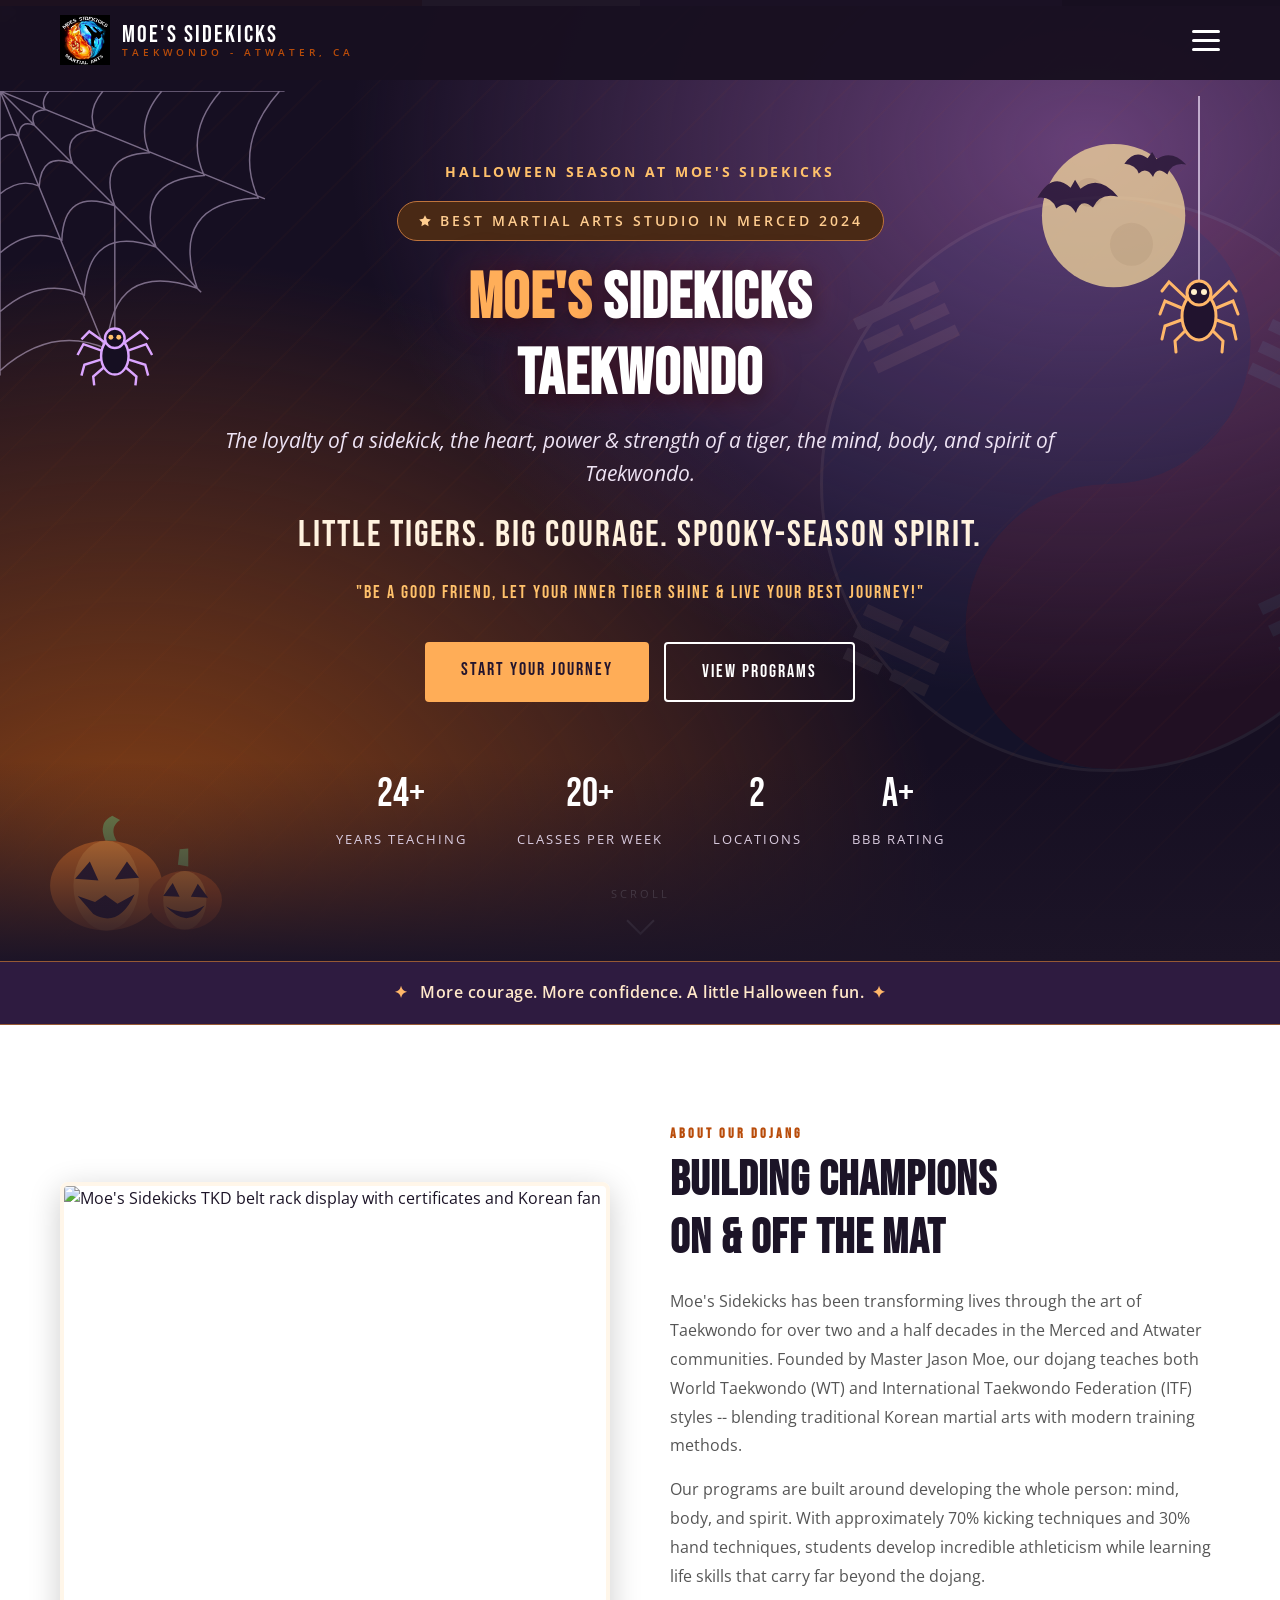
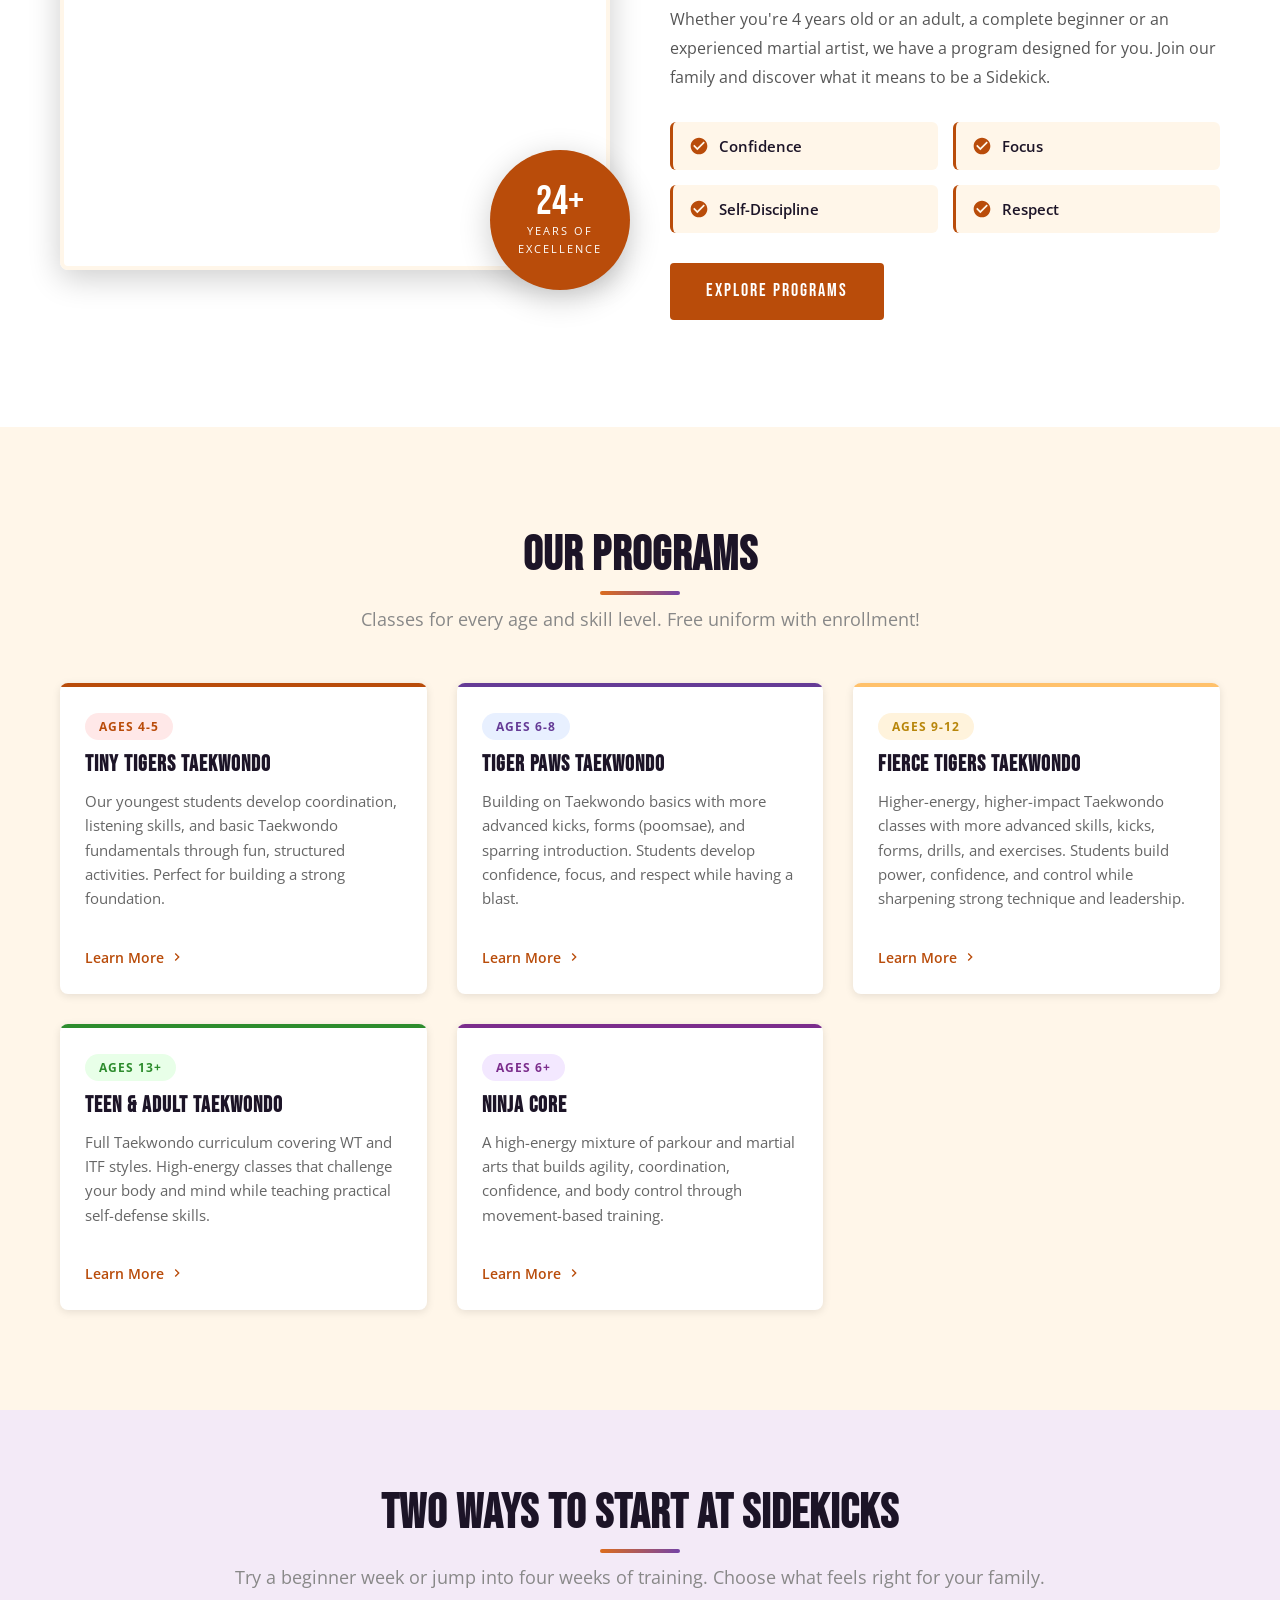
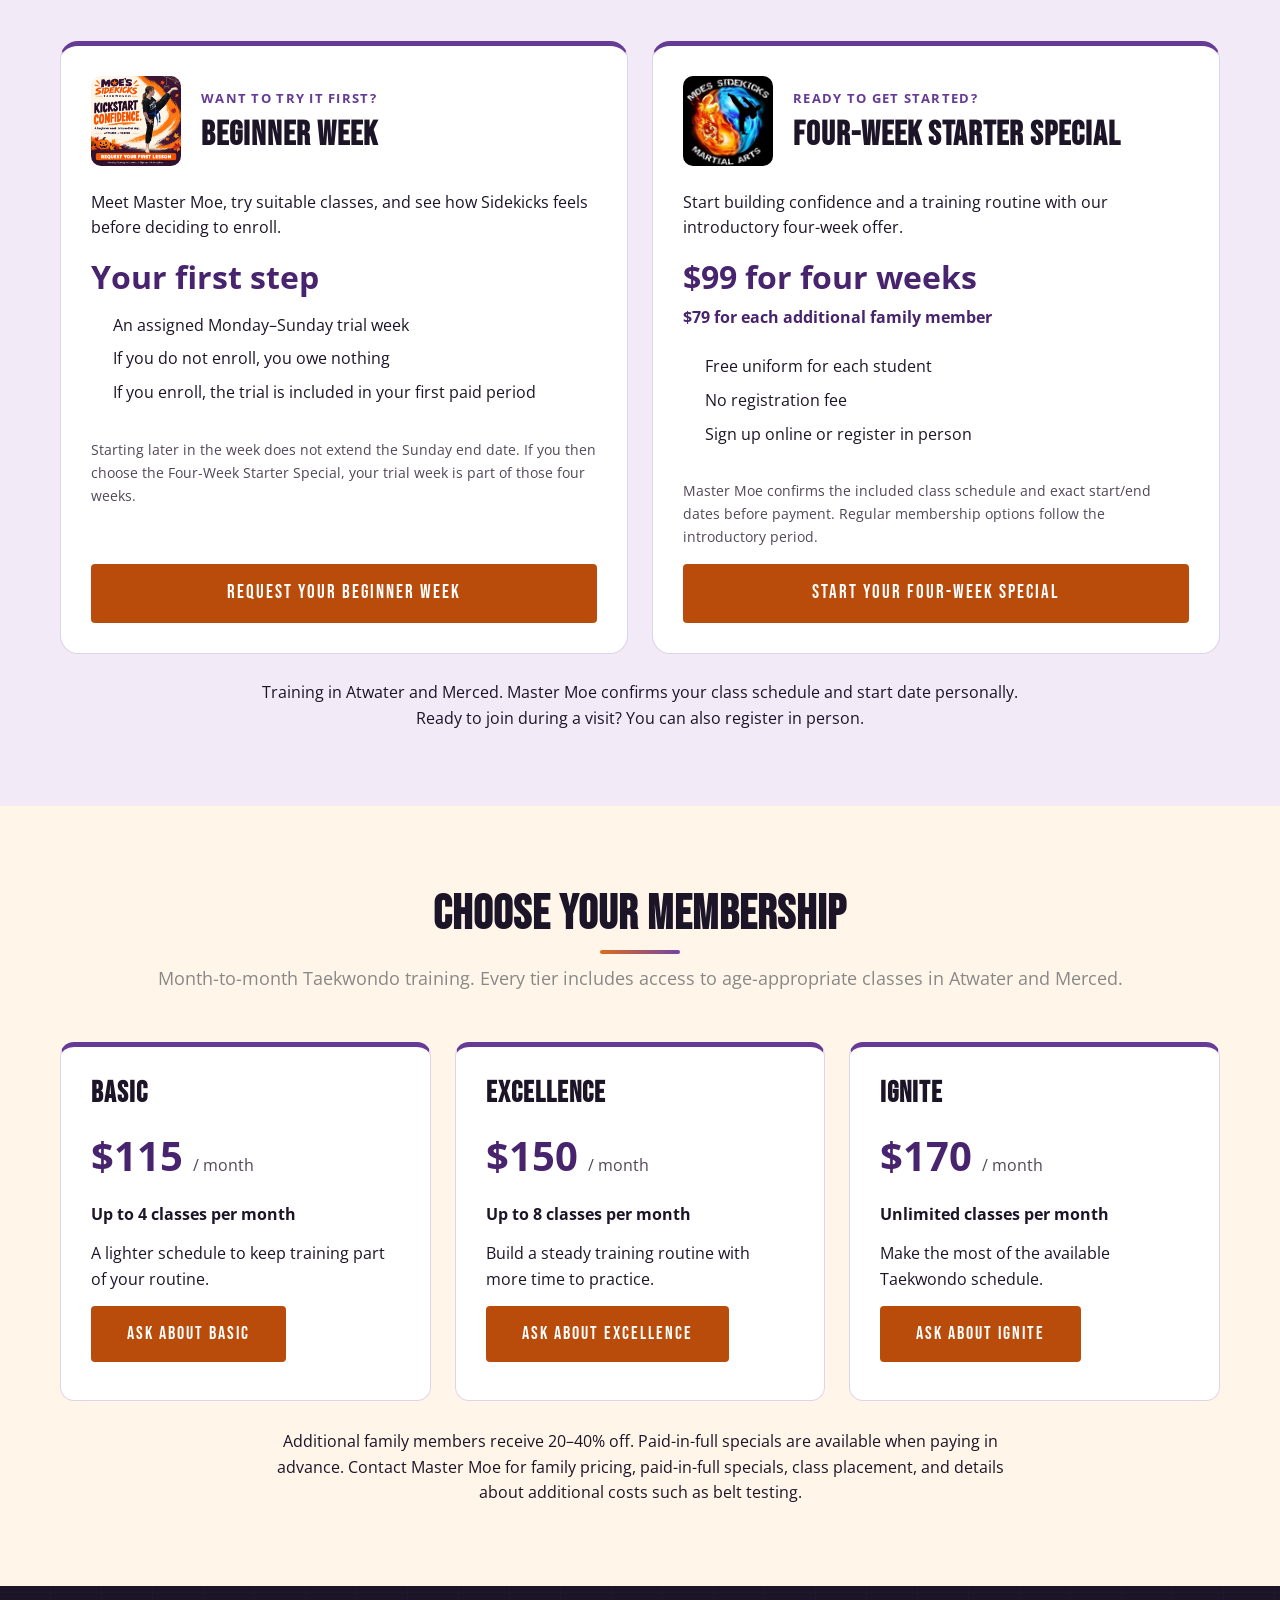
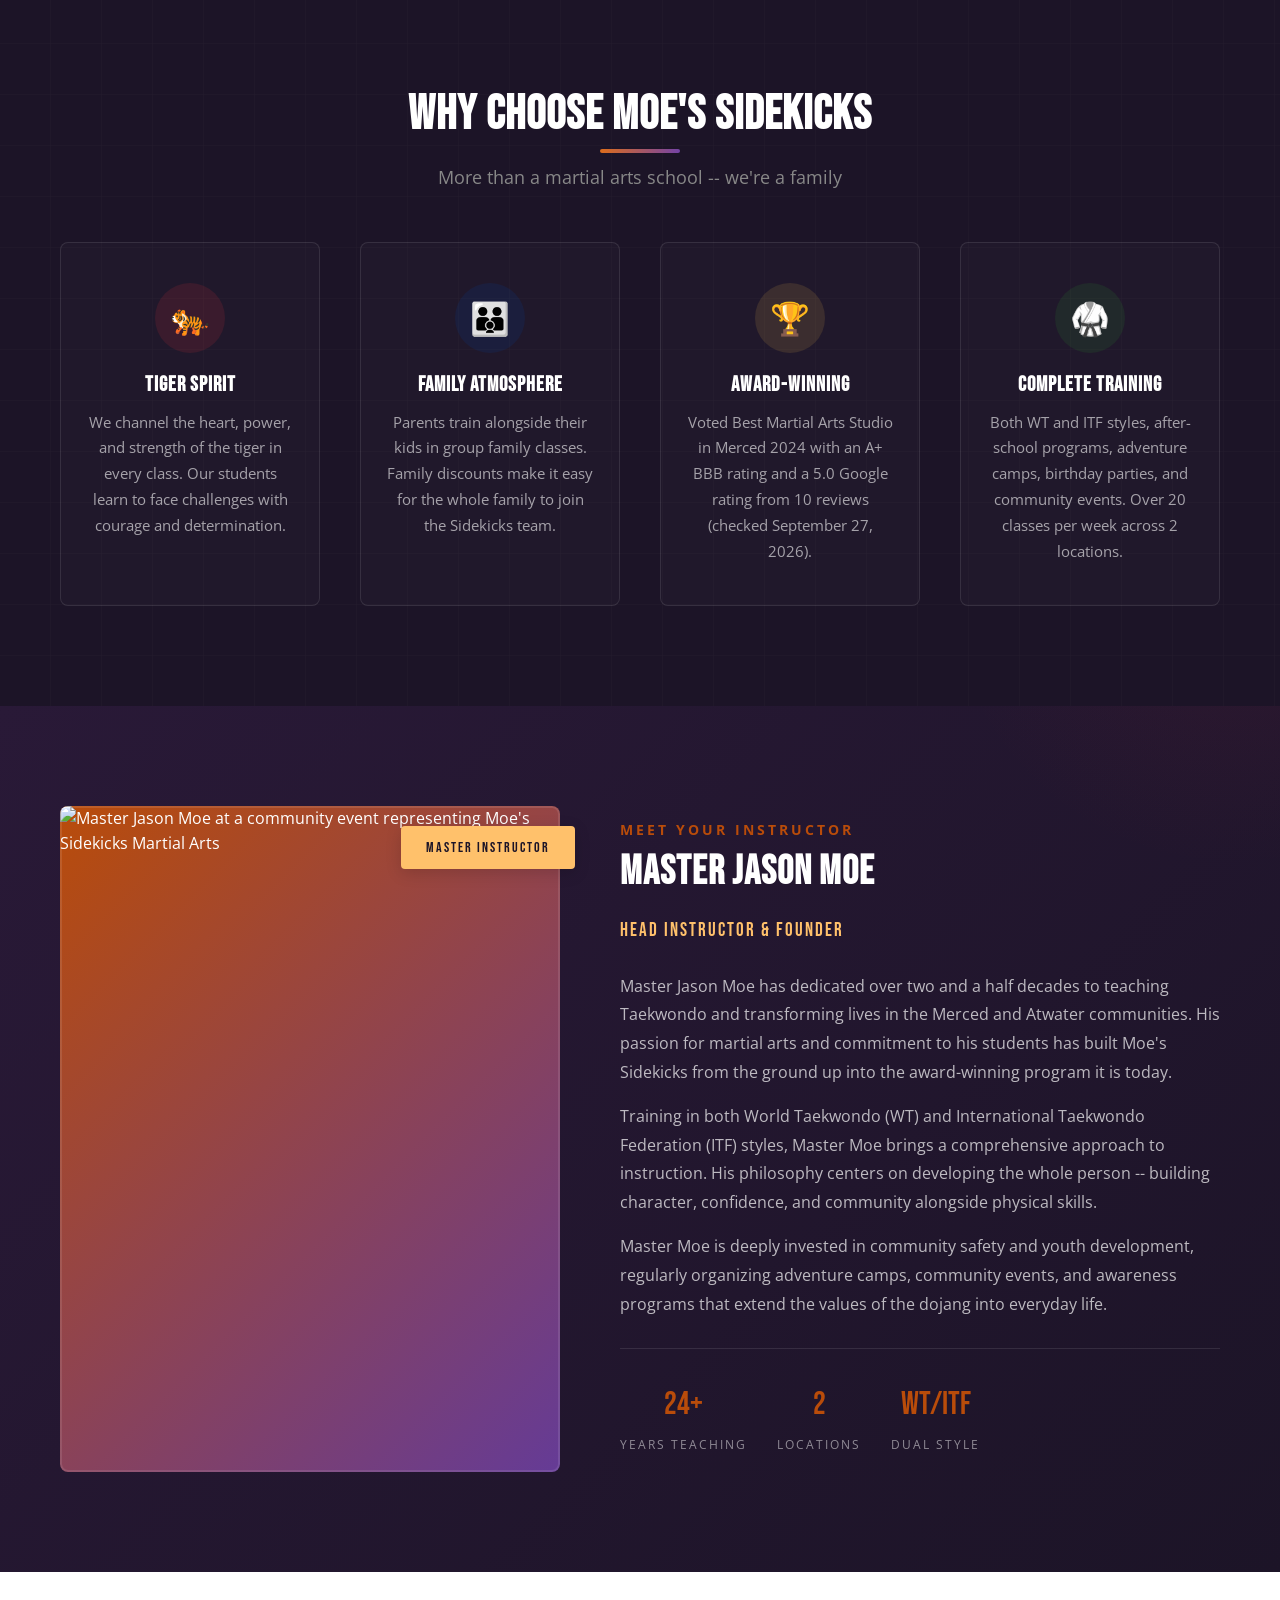
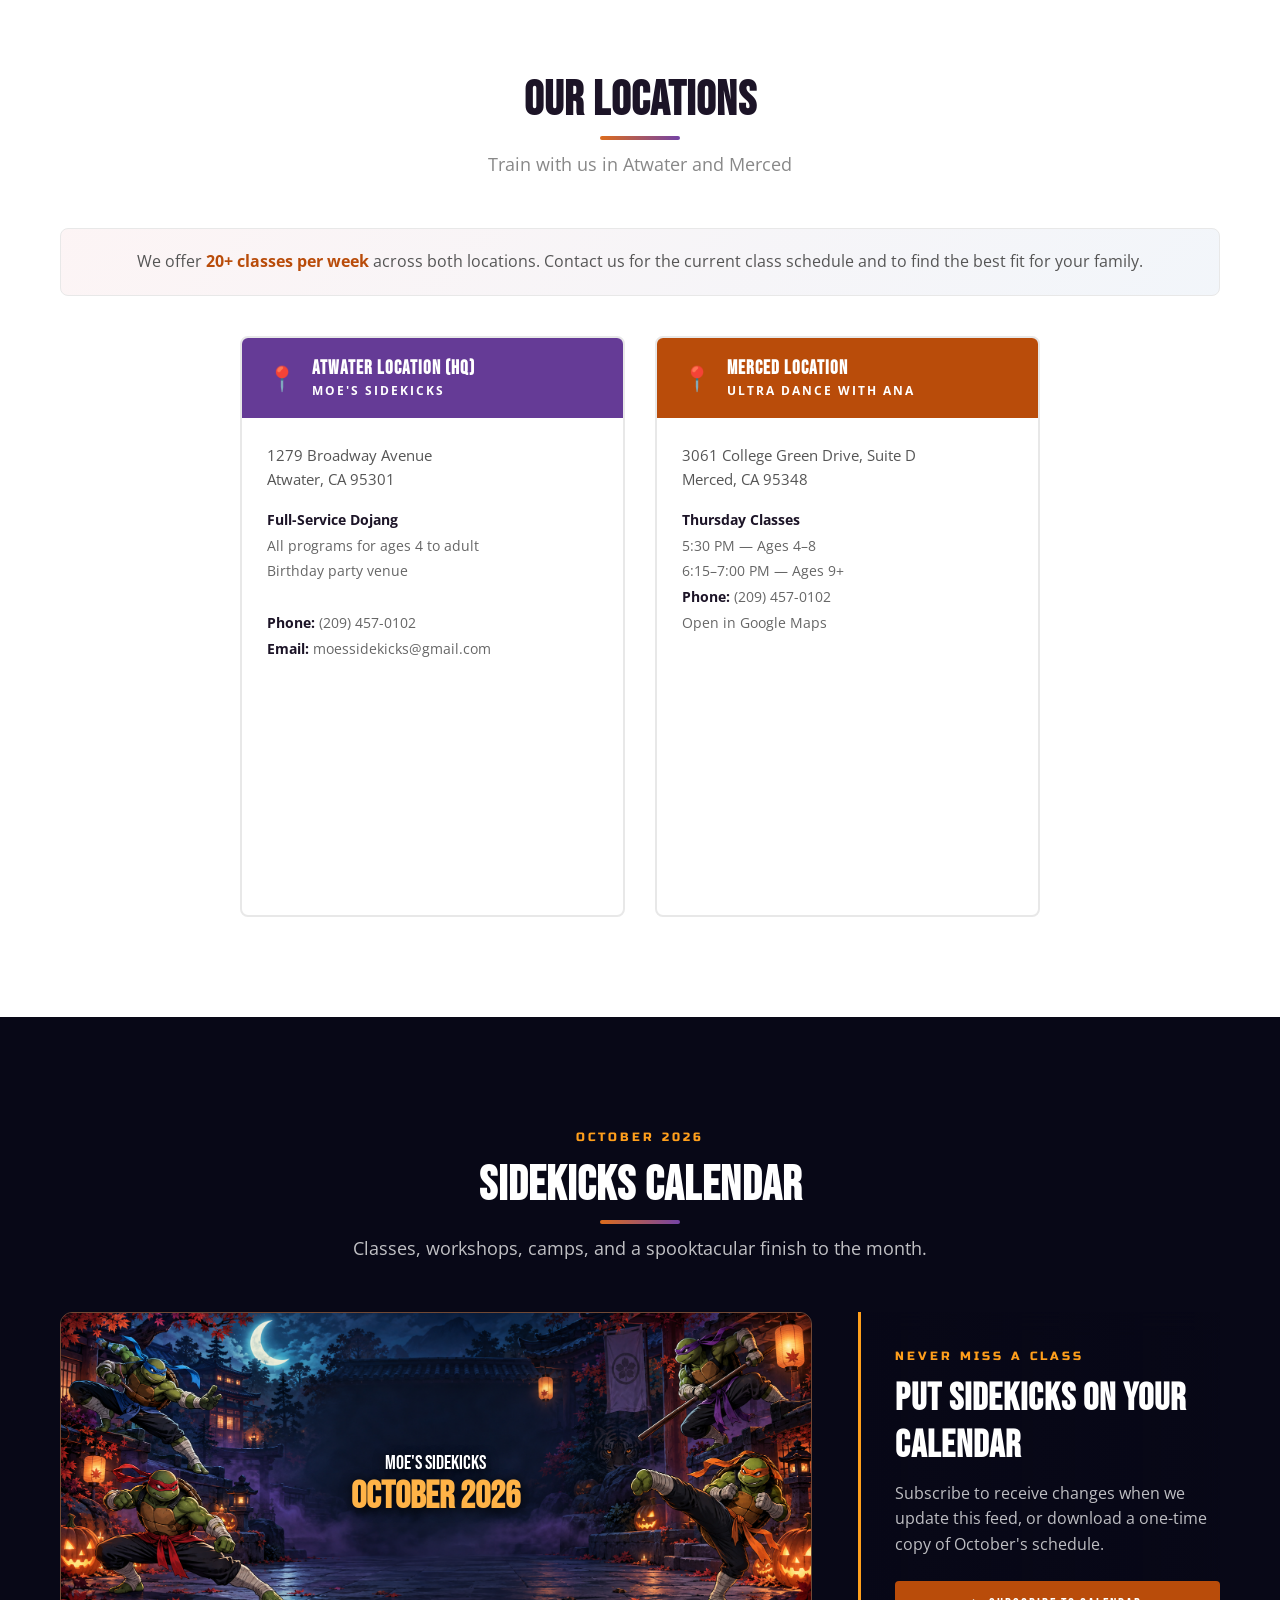
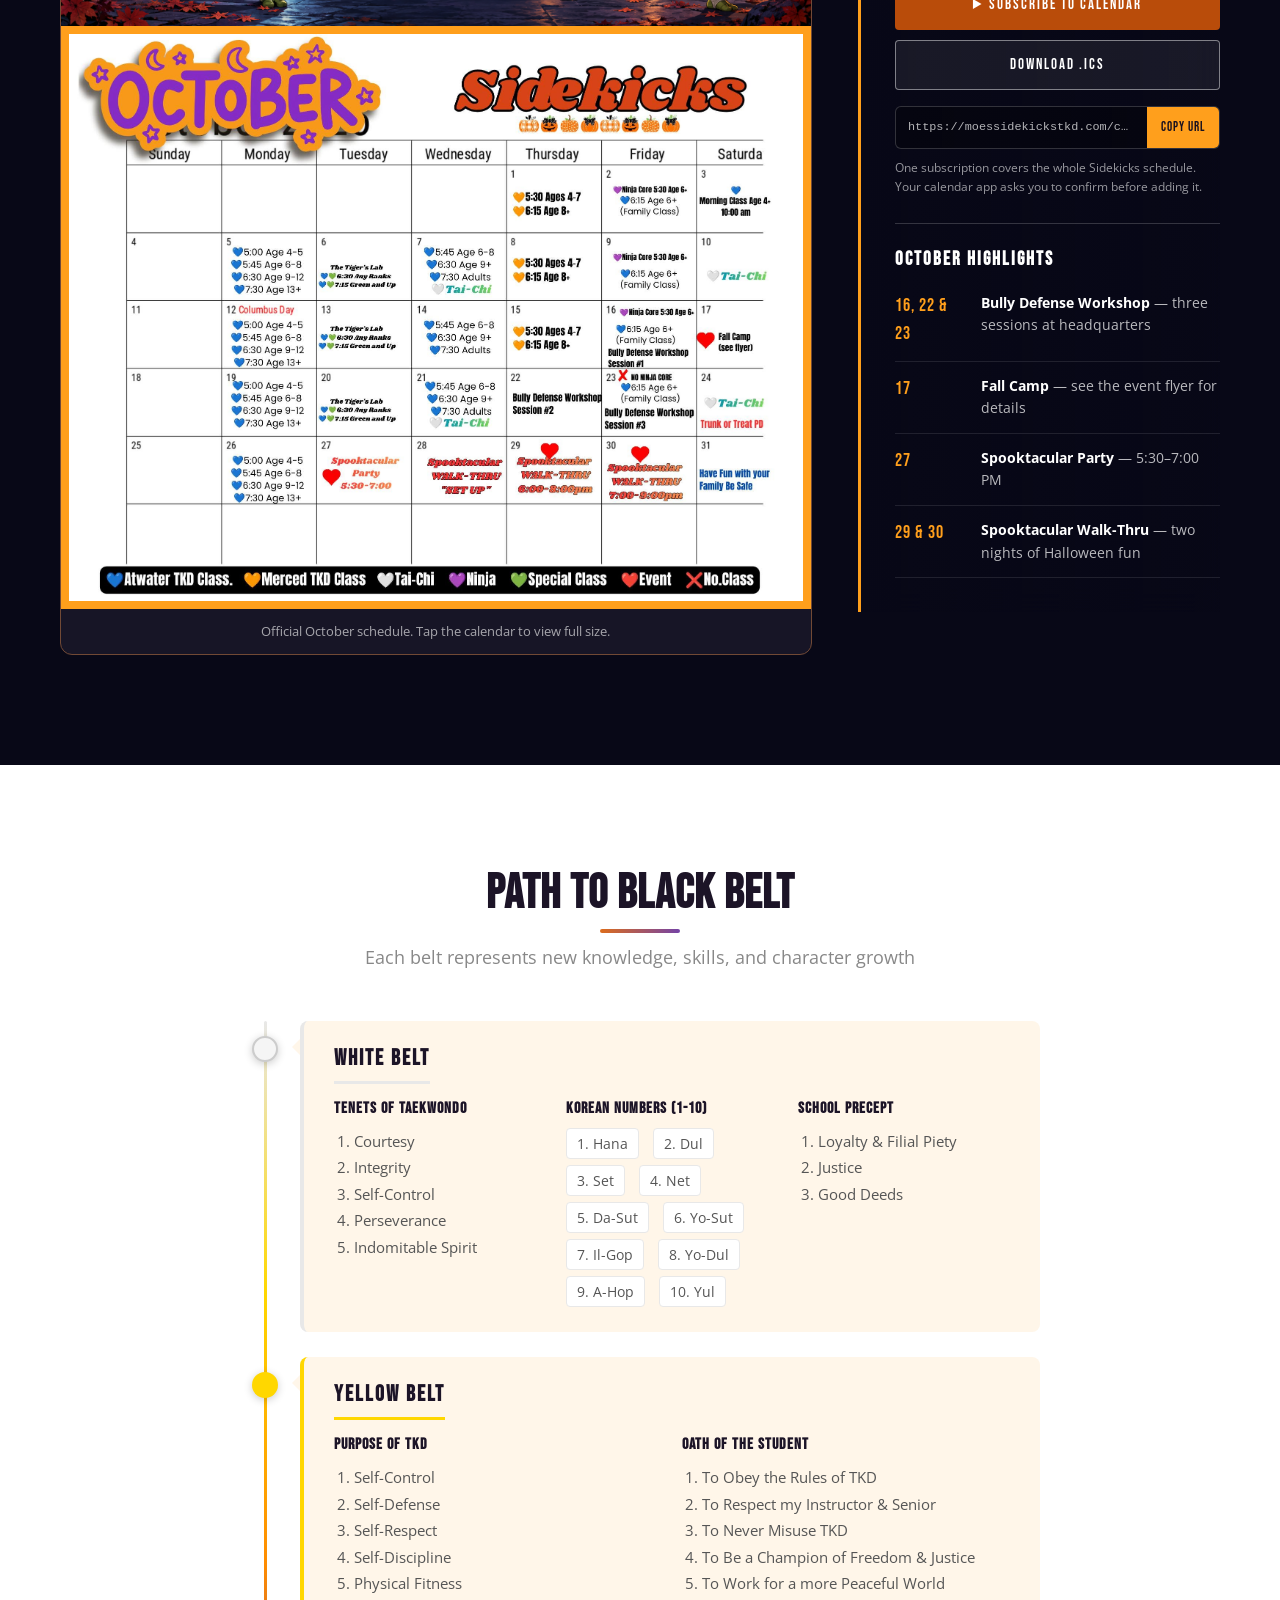
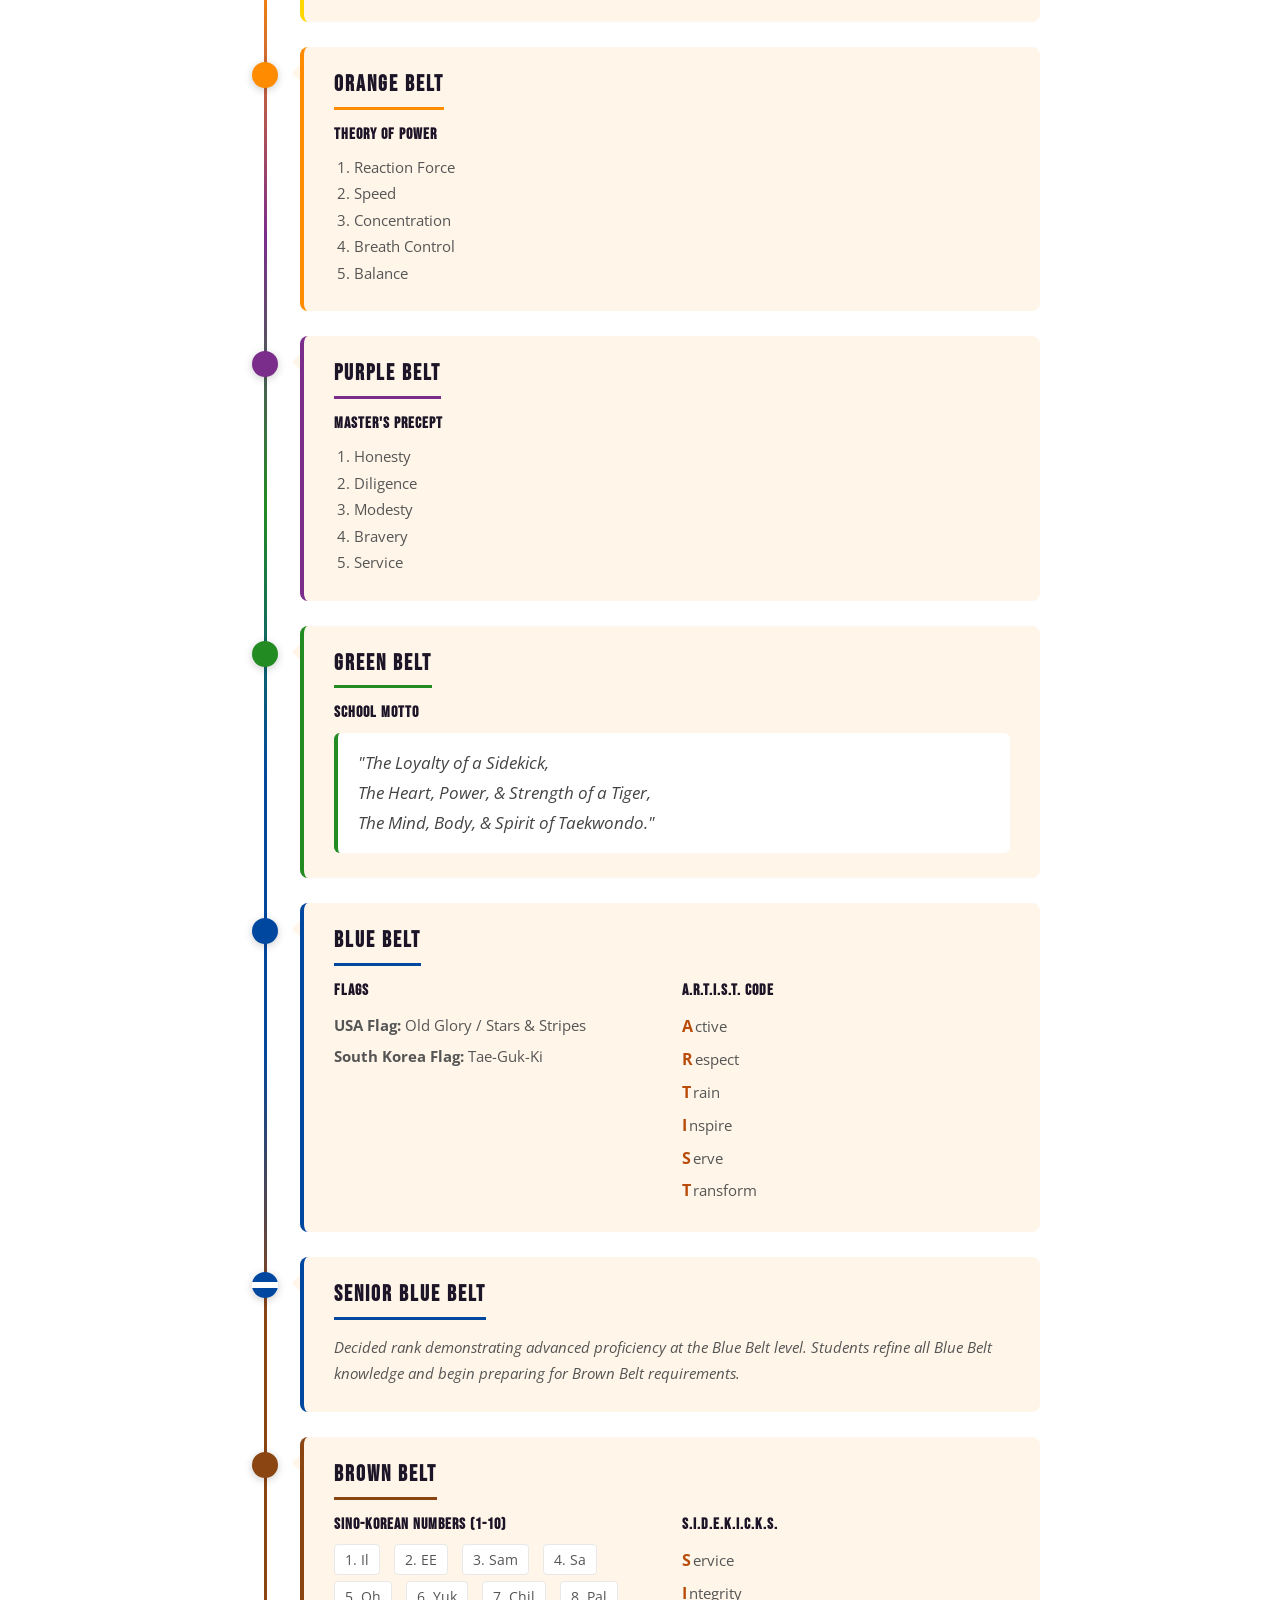
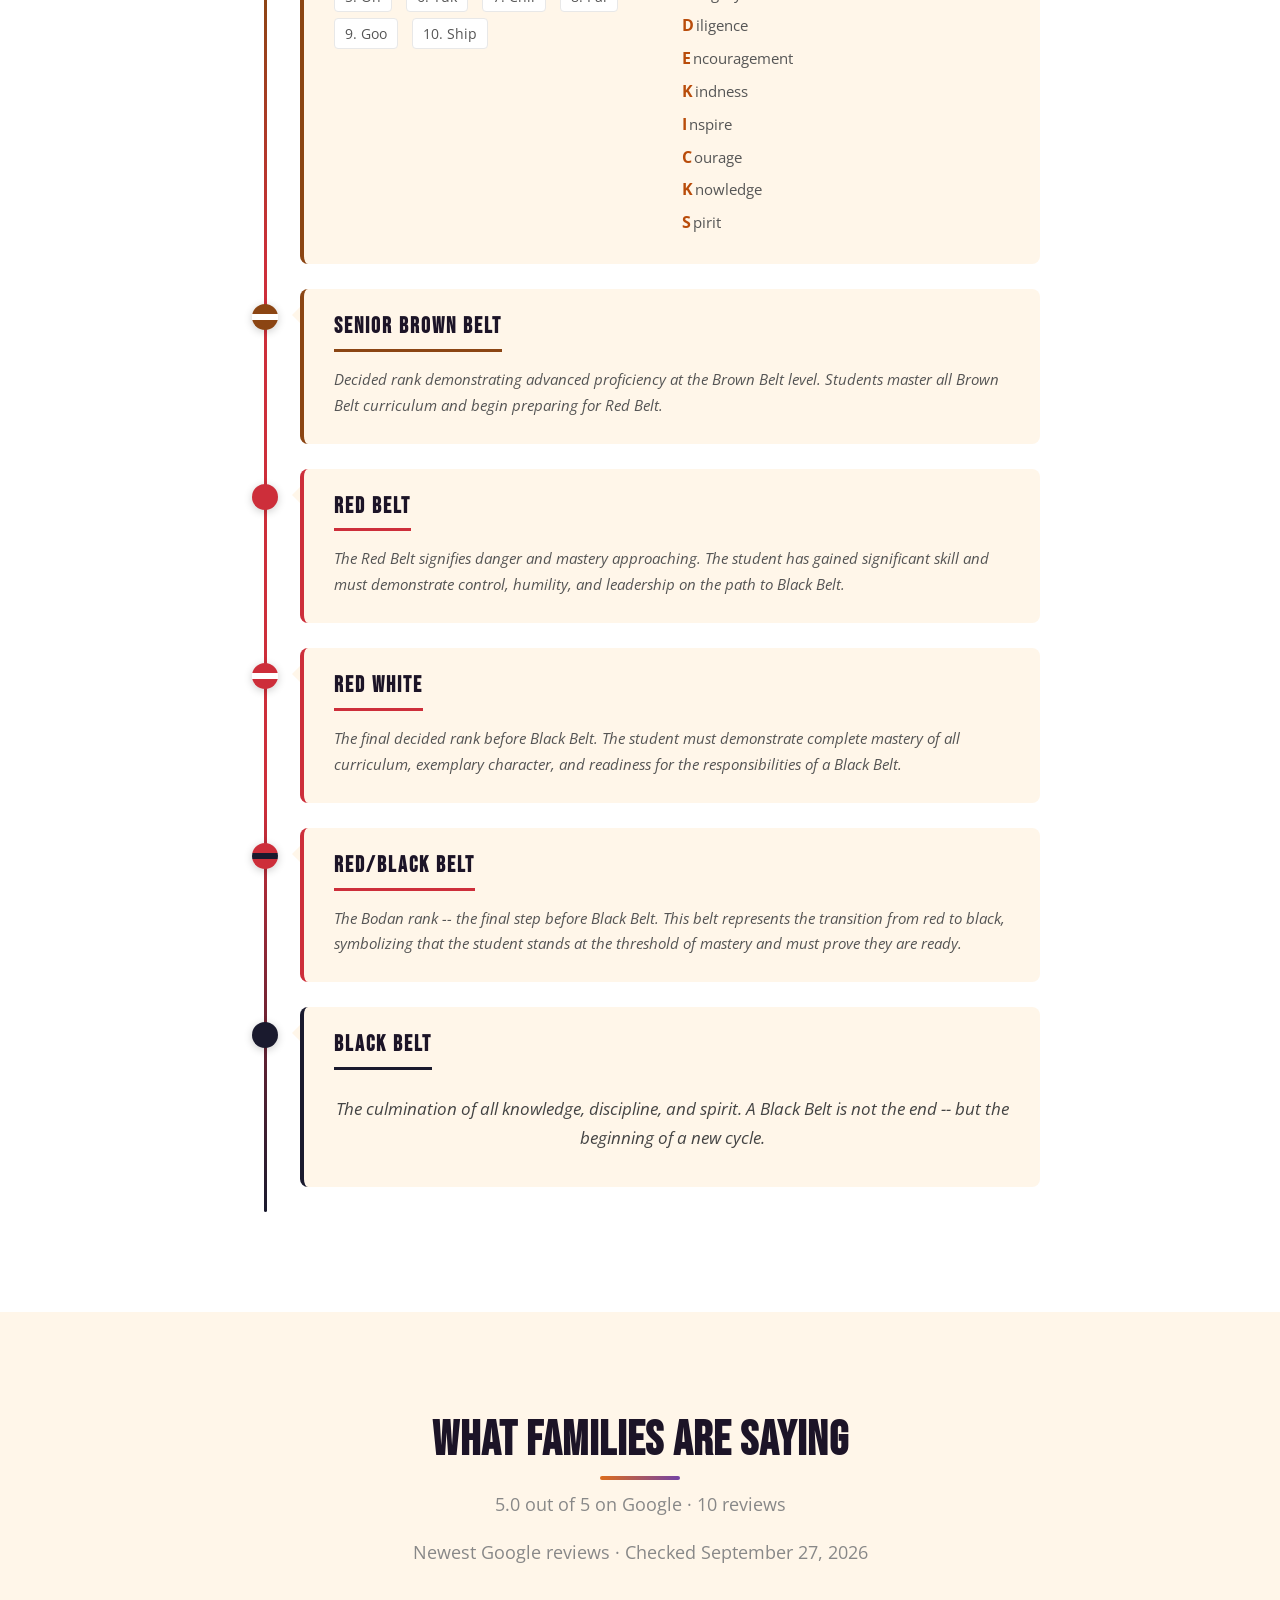
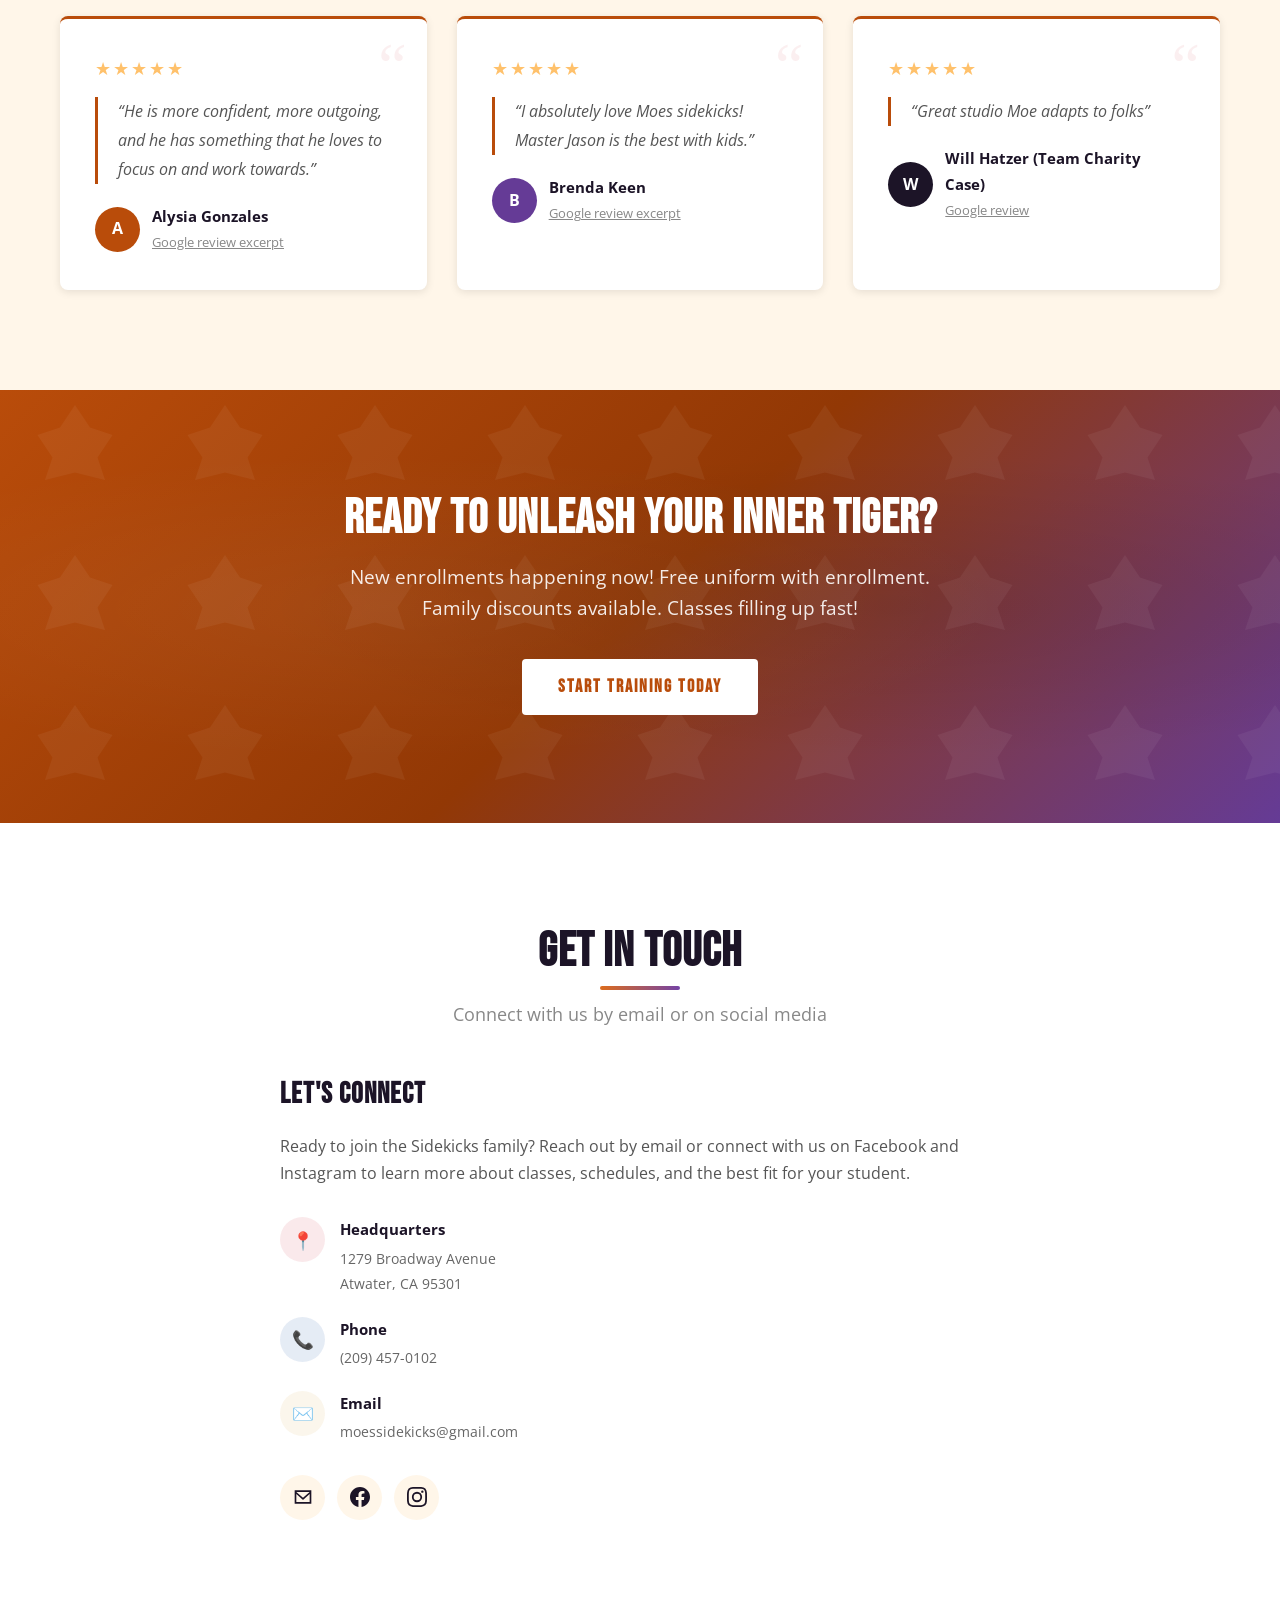
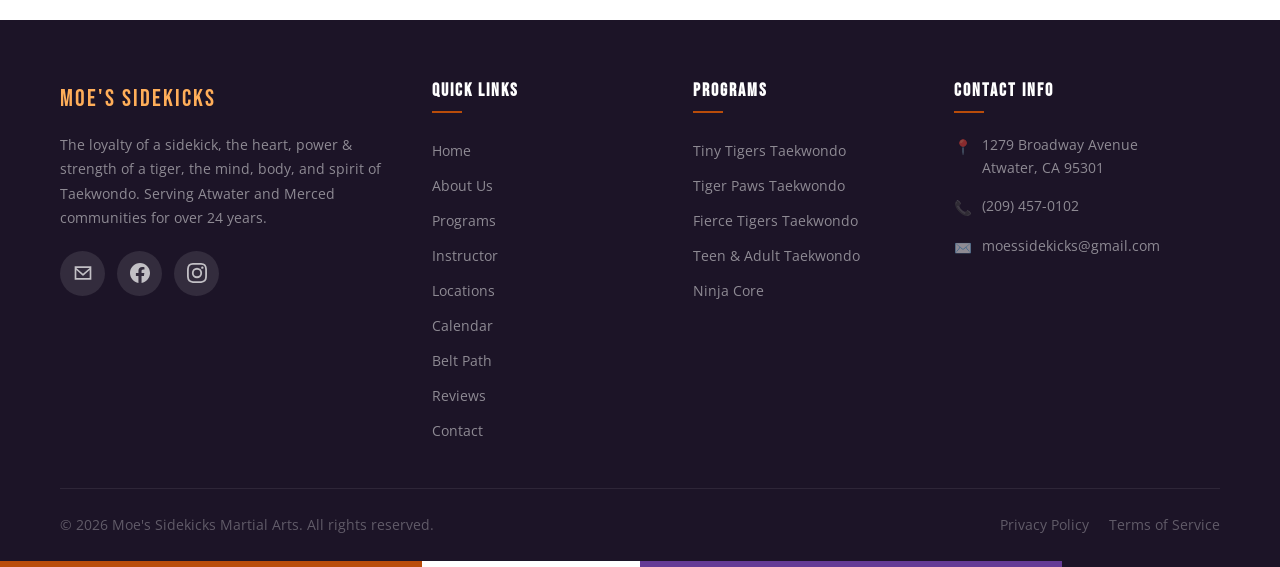
==== commit 6207aec8: "Present two Sidekicks start options with family starter pricing" ====
--- a/index.html
+++ b/index.html
@@ -43,7 +43,7 @@
     .testimonial-card { border-top: 3px solid #b94c0a; }
     .section-title h2::after { background: linear-gradient(90deg, #dc6c1c, #7443a6); }
     section[id] { scroll-margin-top: 95px; }
-    @media (max-width: 1400px) { .hamburger { display: flex; } .nav-links { display: none; } .nav-links.active { display: flex; position: absolute; top: 100%; left: 0; width: 100%; flex-direction: column; padding: 20px; background: #1c1427; } }
+    @media (max-width: 1400px) { .hamburger { display: flex; } .nav-links { display: none; } .nav-links.open { display: flex; position: absolute; top: 100%; left: 0; width: 100%; flex-direction: column; padding: 20px; background: #1c1427; } }
     @media (max-width: 600px) { .hero { padding-top: 125px; } .halloween-moon { top: 105px; right: -25px; opacity: .35; } .halloween-pumpkins { bottom: 15px; left: 10px; width: 90px; } .seasonal-kicker { font-size: .72rem; letter-spacing: .12em; } .seasonal-divider { font-size: .85rem; } }
     @media (prefers-reduced-motion: reduce) { html { scroll-behavior: auto; } *, *::before, *::after { animation: none !important; transition: none !important; } }
   </style>
@@ -60,12 +60,22 @@
   </style>
   <style id="offer-styles">
     .active-offers { padding: 75px 0; background: #f3eaf7; }
-    .offer-card { display:grid;grid-template-columns:minmax(0,1fr) minmax(0,1fr);gap:35px;align-items:center;background:#fff;border-radius:18px;overflow:hidden; }
-    .offer-card img { display:block;width:100%;height:auto; }
-    .offer-card > div { padding:30px; }
-    .offer-card h3 { font-size:2.4rem;line-height:1.15;margin-bottom:20px; }
-    .offer-card p { margin-bottom:24px; }
-    @media(max-width:760px) { .offer-card { grid-template-columns:1fr;gap:0; } }
+    .offer-grid { display:grid;grid-template-columns:repeat(2,minmax(0,1fr));gap:24px; }
+    .offer-card { display:flex;flex-direction:column;background:#fff;border:1px solid #dfd4e6;border-top:5px solid #653b96;border-radius:18px;padding:30px; }
+    .offer-card-header { display:flex;gap:20px;align-items:center;margin-bottom:24px; }
+    .offer-card img { display:block;width:90px;height:90px;object-fit:contain;border-radius:10px;flex:none; }
+    .offer-card h3 { font-size:2.15rem;line-height:1.1;margin:0; }
+    .offer-card .offer-kicker { color:#653b96;font-size:.8rem;font-weight:700;letter-spacing:.1em;text-transform:uppercase;margin:0 0 8px; }
+    .offer-card p { margin-bottom:16px; }
+    .offer-card .offer-price { font-size:2rem;font-weight:700;color:#48236e;line-height:1.25;margin-bottom:8px; }
+    .offer-card .offer-family { font-weight:700;color:#48236e; }
+    .offer-card ul { padding-left:22px;margin:0 0 24px; }
+    .offer-card li { margin:8px 0; }
+    .offer-card .offer-note { font-size:.9rem;color:#514758; }
+    .offer-card .btn { margin-top:auto;display:block;text-align:center;font-size:1.2rem;padding:14px 18px;white-space:normal; }
+    .offer-card .btn:focus-visible { outline:3px solid #48236e;outline-offset:4px; }
+    .offers-help { max-width:760px;margin:26px auto 0;text-align:center; }
+    @media(max-width:760px) { .offer-grid { grid-template-columns:1fr; } .offer-card { padding:24px; } .offer-card-header { gap:14px; } .offer-card img { width:70px;height:70px; } .offer-card h3 { font-size:1.9rem; } }
   </style>
 </head>
 <body>
@@ -89,7 +99,7 @@
         <li><a href="#about">About</a></li>
         <li><a href="#programs">Programs</a></li>
         <li><a href="#memberships">Memberships</a></li>
-        <li><a href="#active-offers">Active Offers</a></li>
+        <li><a href="#active-offers">Ways to Start</a></li>
         <li><a href="#instructor">Instructor</a></li>
         <li><a href="#locations">Locations</a></li>
         <li><a href="#calendar">Calendar</a></li>
@@ -331,8 +341,9 @@
   <!-- Why Choose Us -->
   <section class="active-offers" id="active-offers" aria-labelledby="offers-heading">
     <div class="container">
-      <div class="section-title"><h2 id="offers-heading">Active Offers</h2><p>Find your next opportunity to start training.</p></div>
-      <div id="active-offers-list"><p>Contact us for current beginner opportunities.</p></div>
+      <div class="section-title"><h2 id="offers-heading">Two Ways to Start at Sidekicks</h2><p>Try a beginner week or jump into four weeks of training. Choose what feels right for your family.</p></div>
+      <div id="active-offers-list" class="offer-grid"><p>Contact us for current beginner opportunities.</p></div>
+      <p class="offers-help">Training in Atwater and Merced. Master Moe confirms your class schedule and start date personally. Ready to join during a visit? You can also register in person.</p>
     </div>
   </section>
 
@@ -1085,6 +1096,6 @@
 
   <!-- Scripts -->
   <script src="js/main.js"></script>
-  <script src="js/offers.js"></script>
+  <script src="js/offers.js?v=20260928-two-ways"></script>
 </body>
 </html>
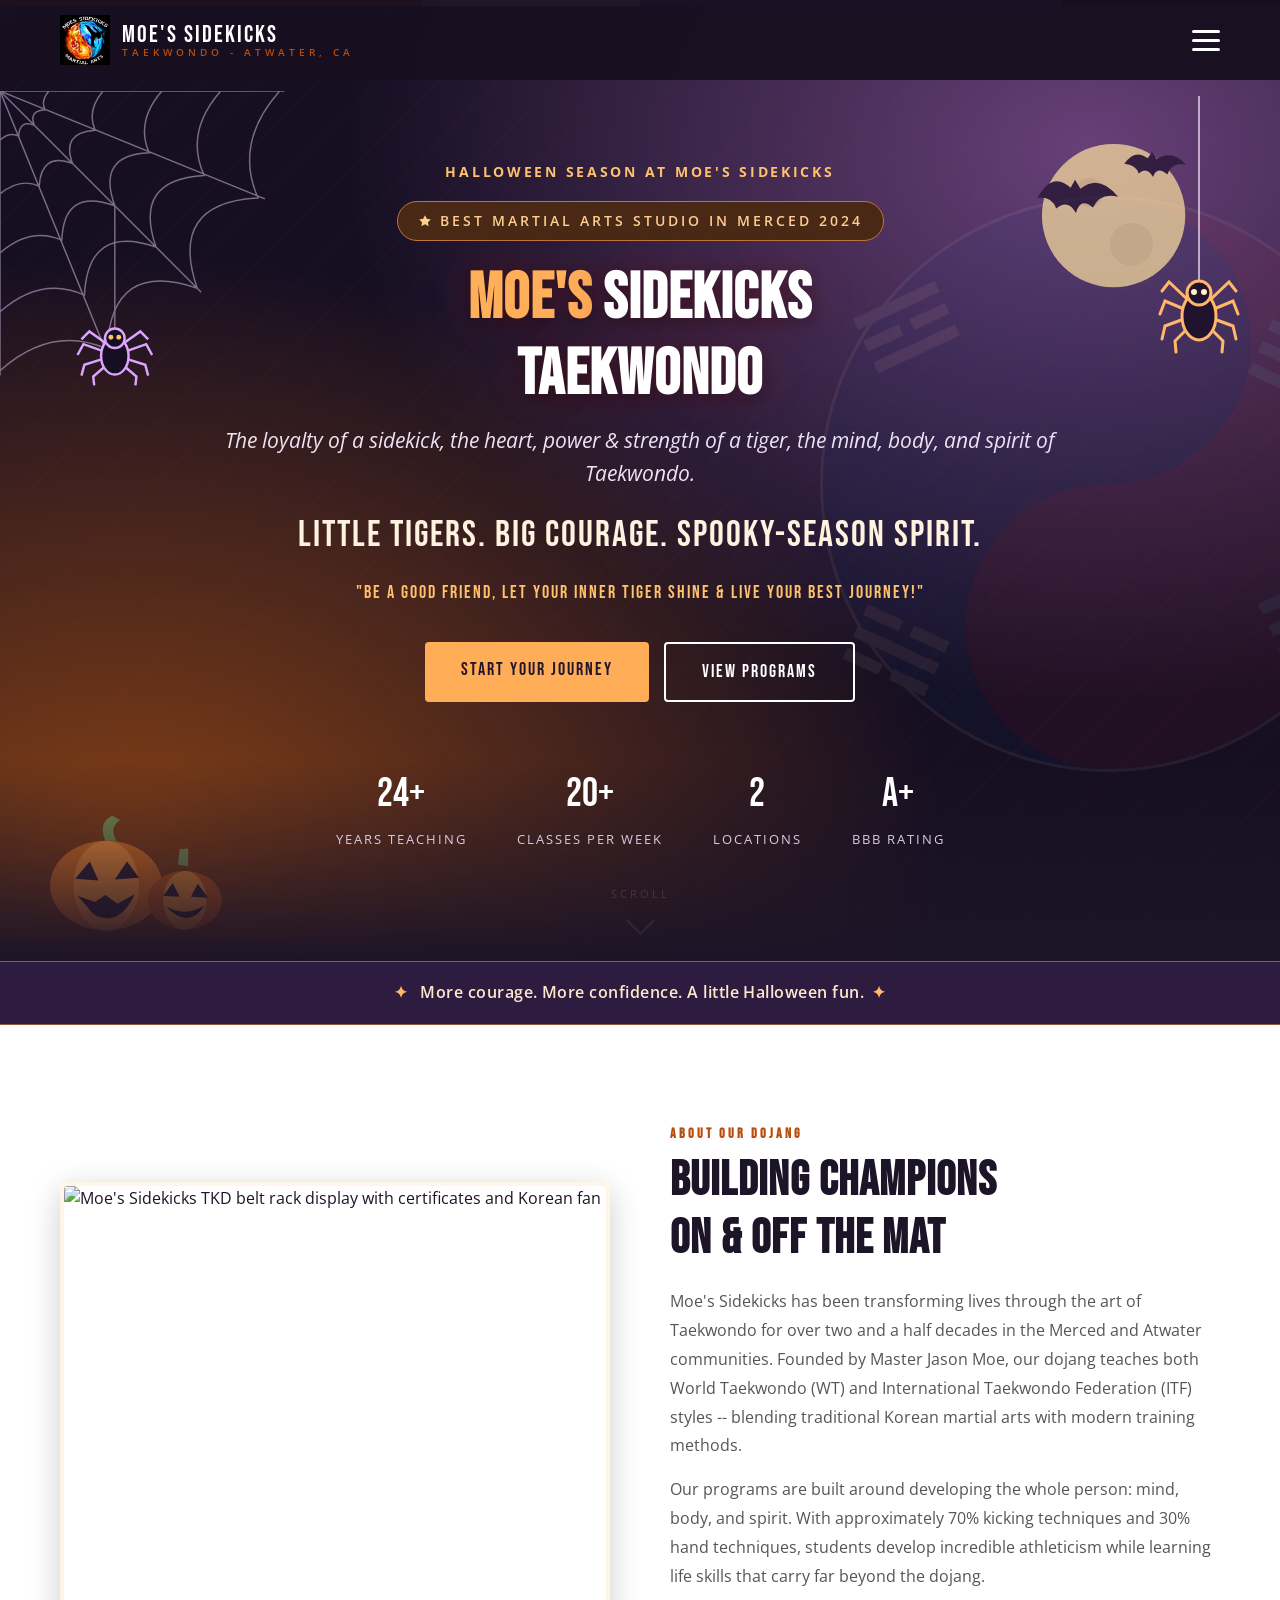
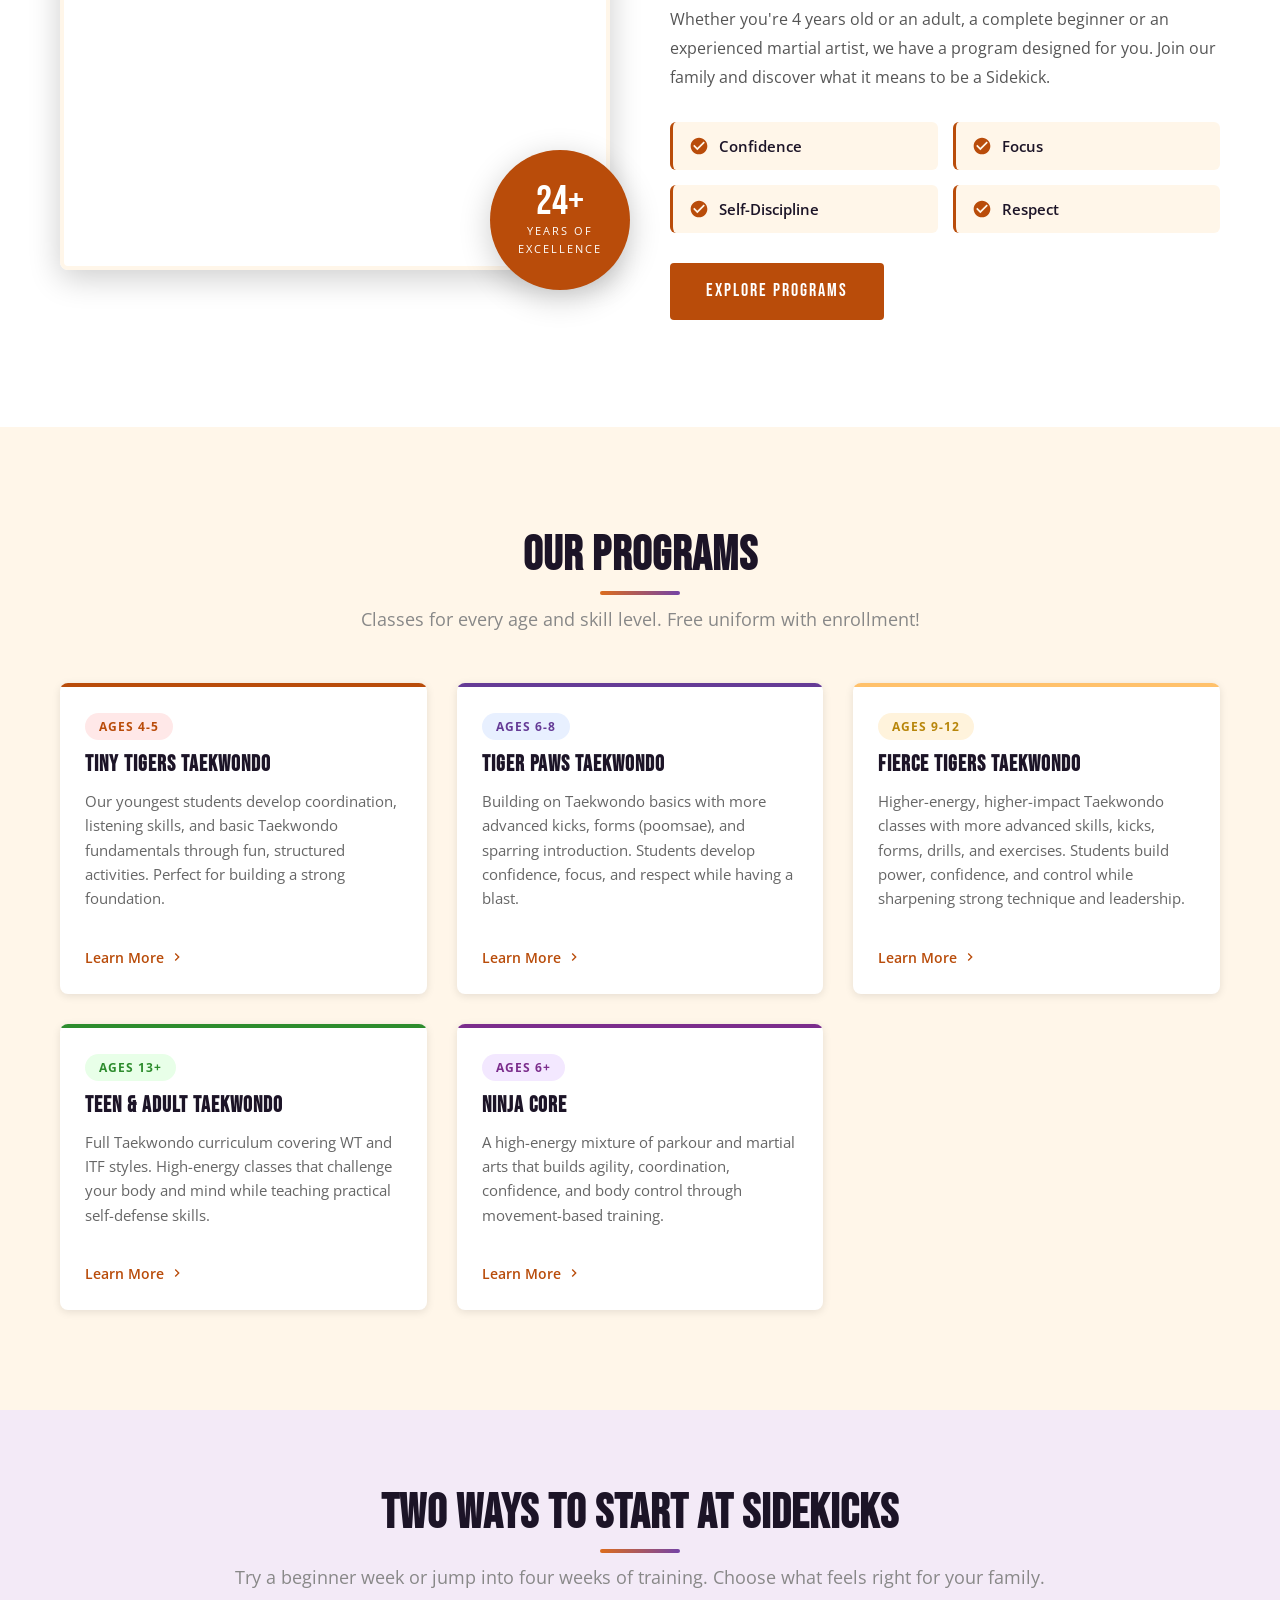
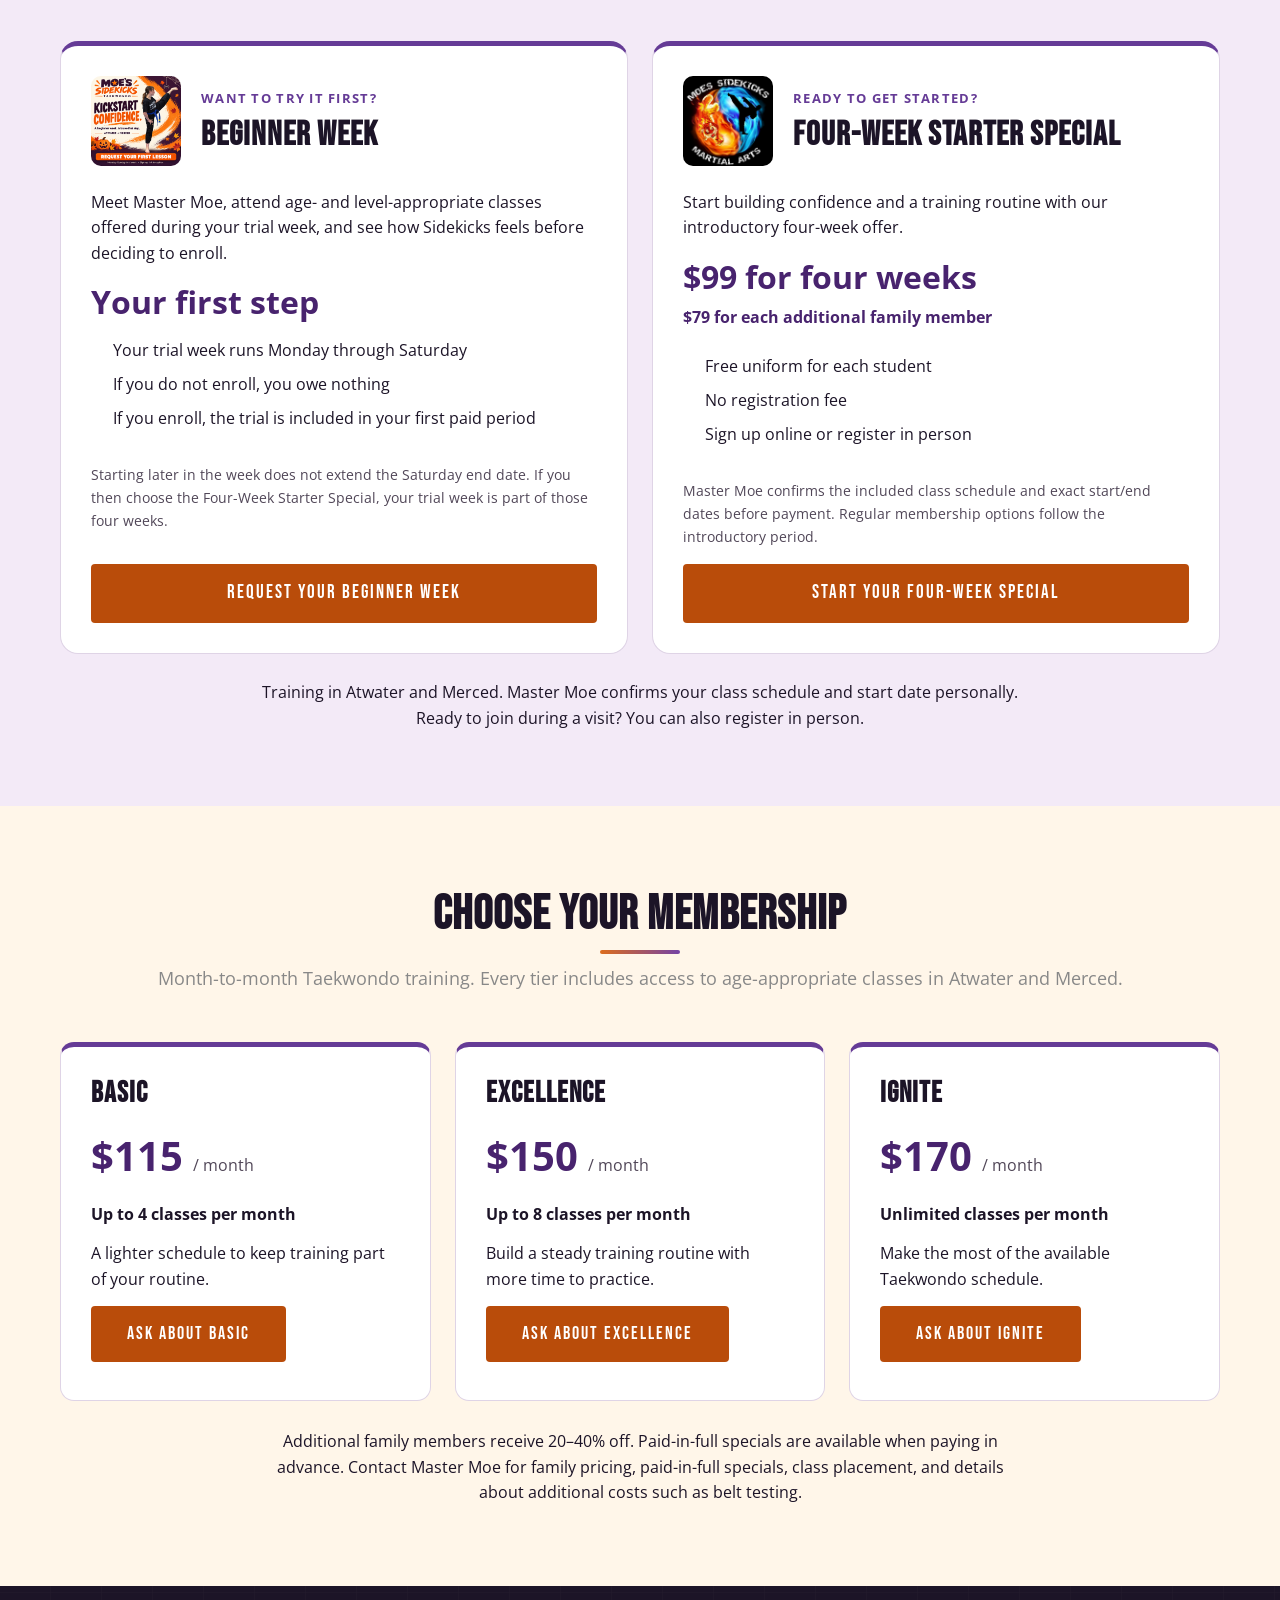
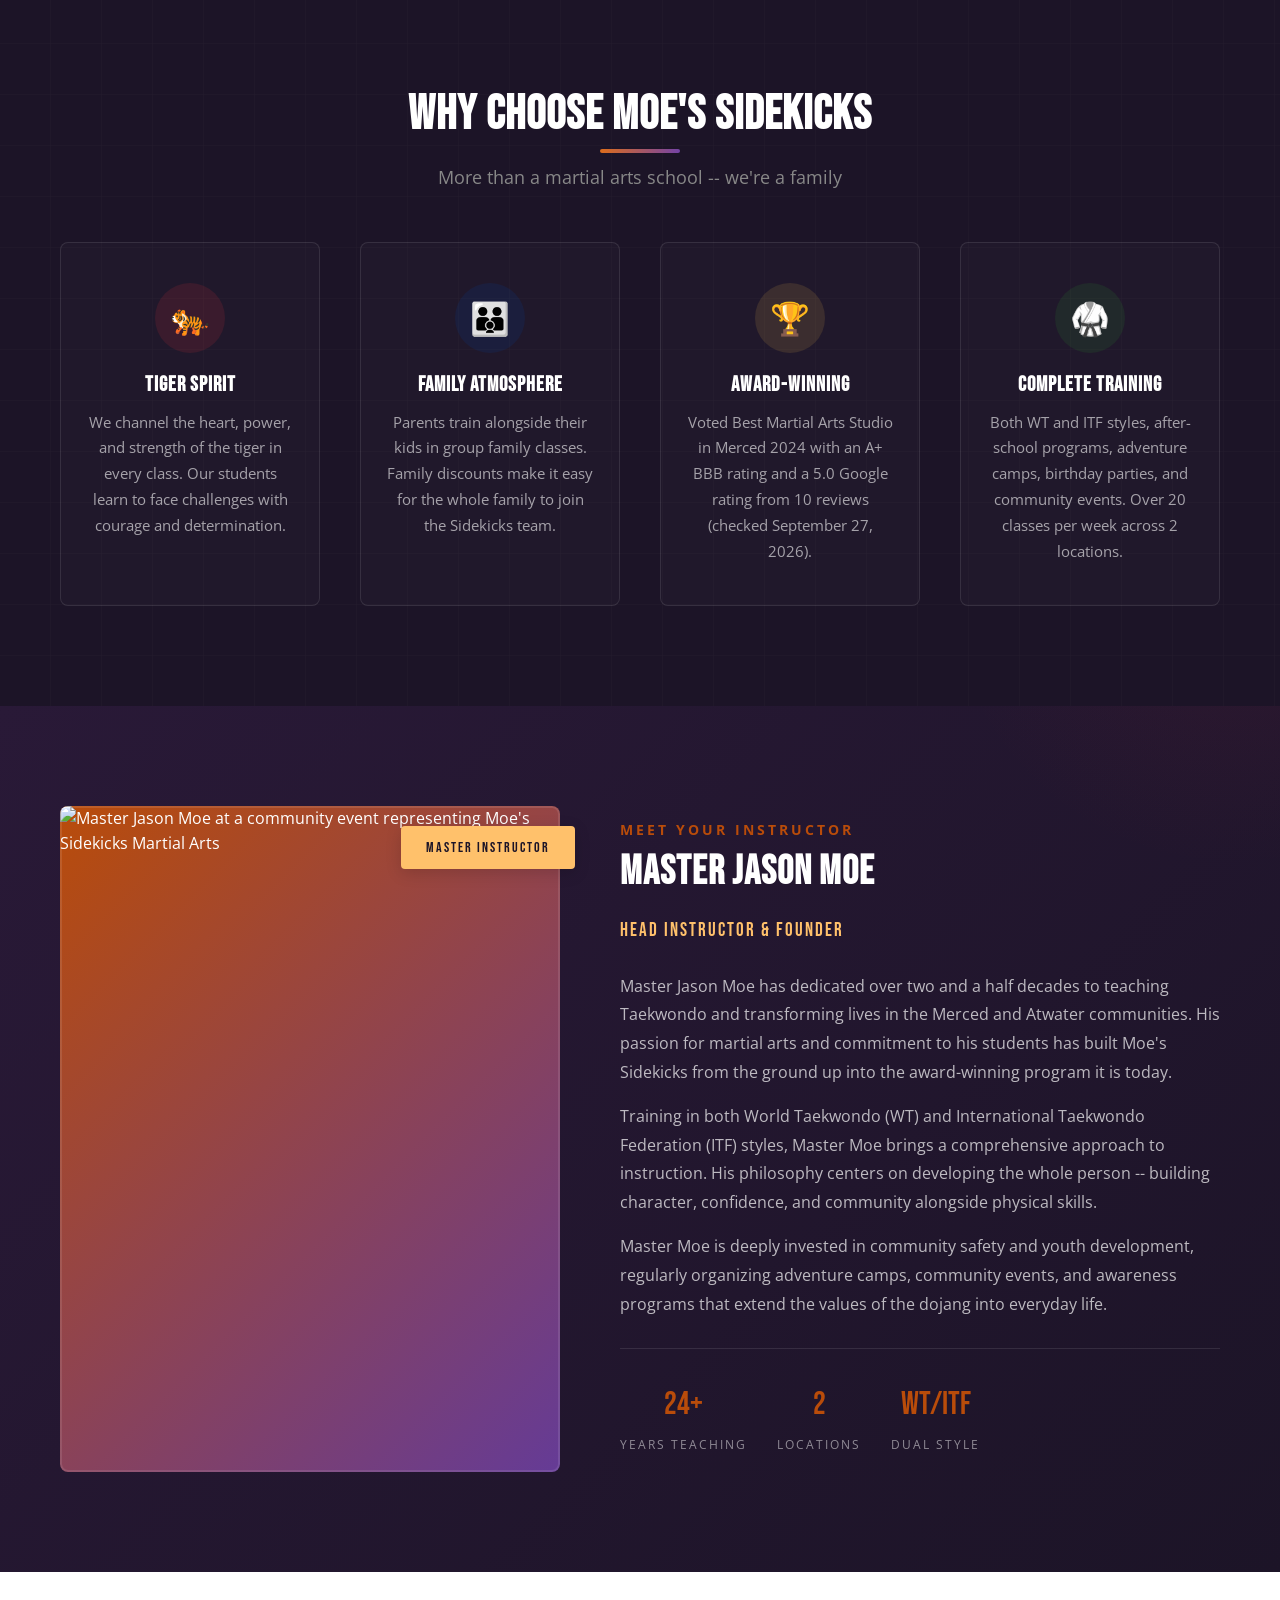
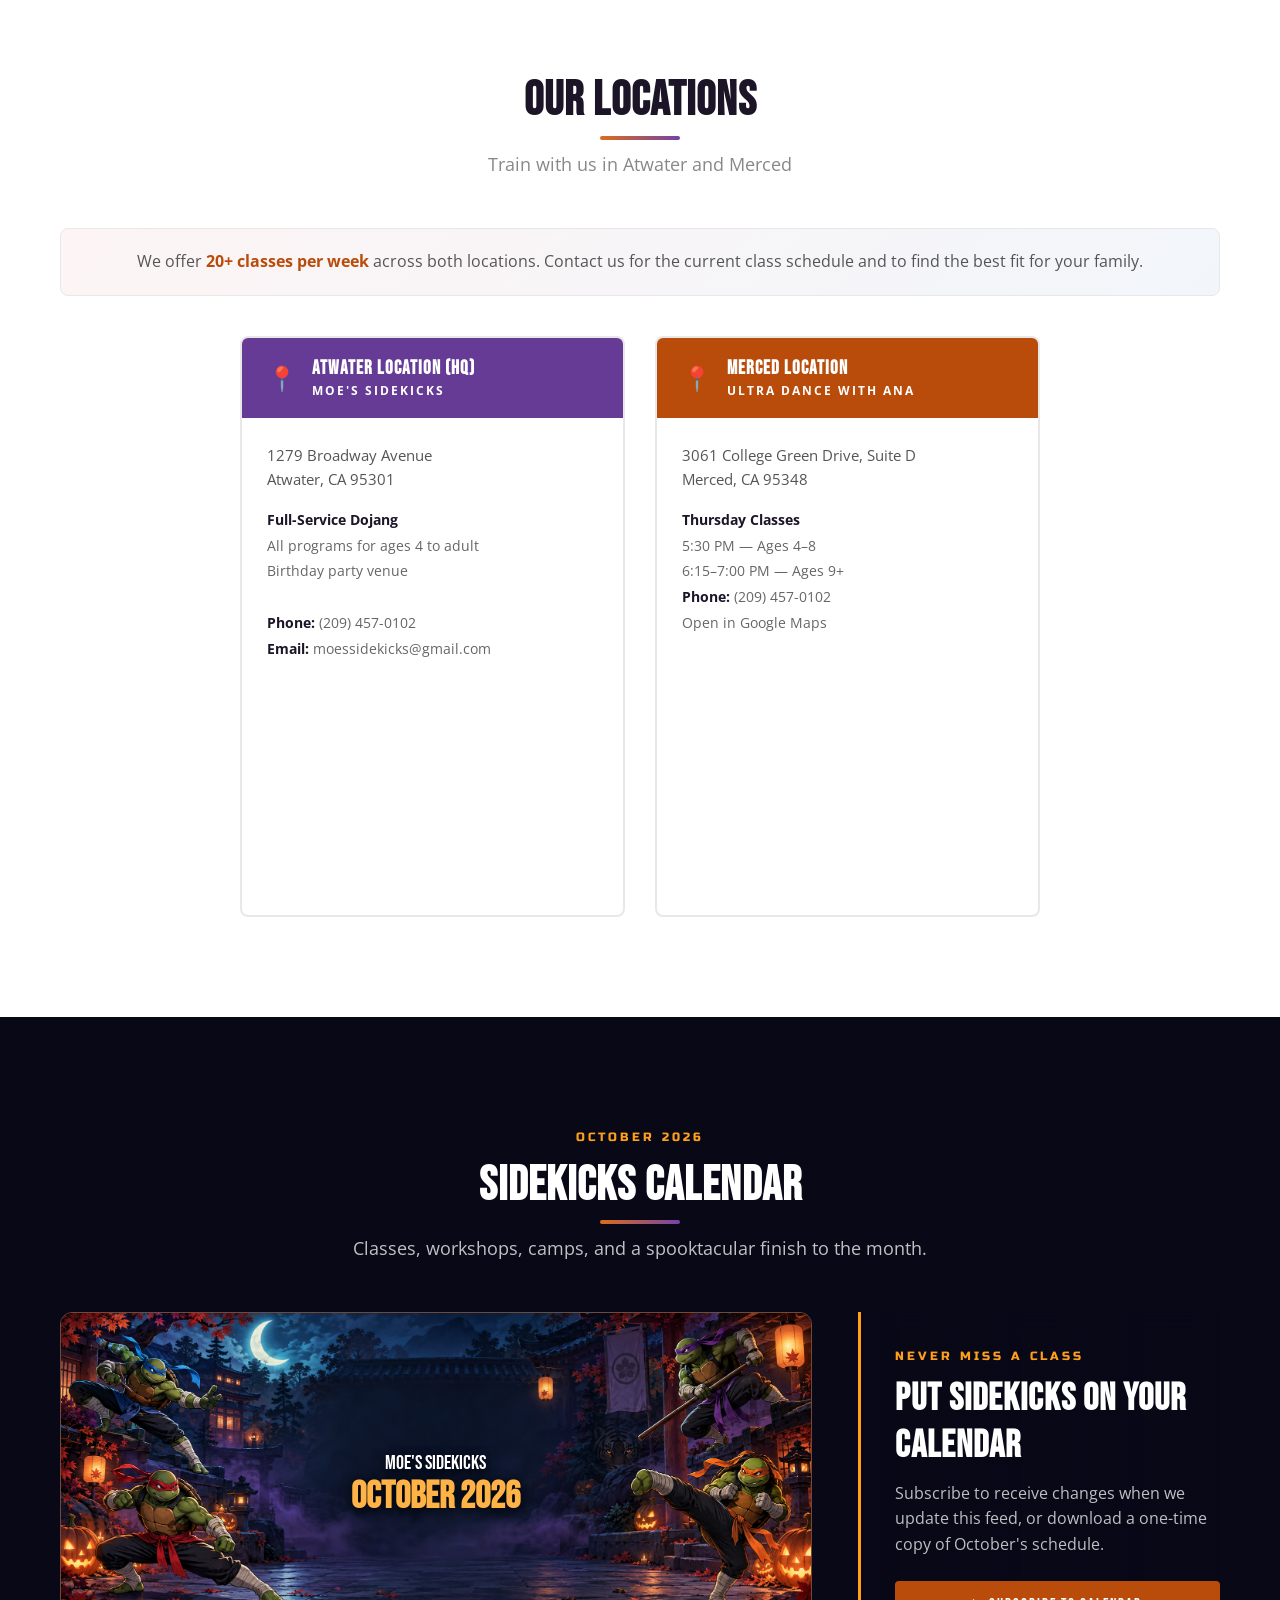
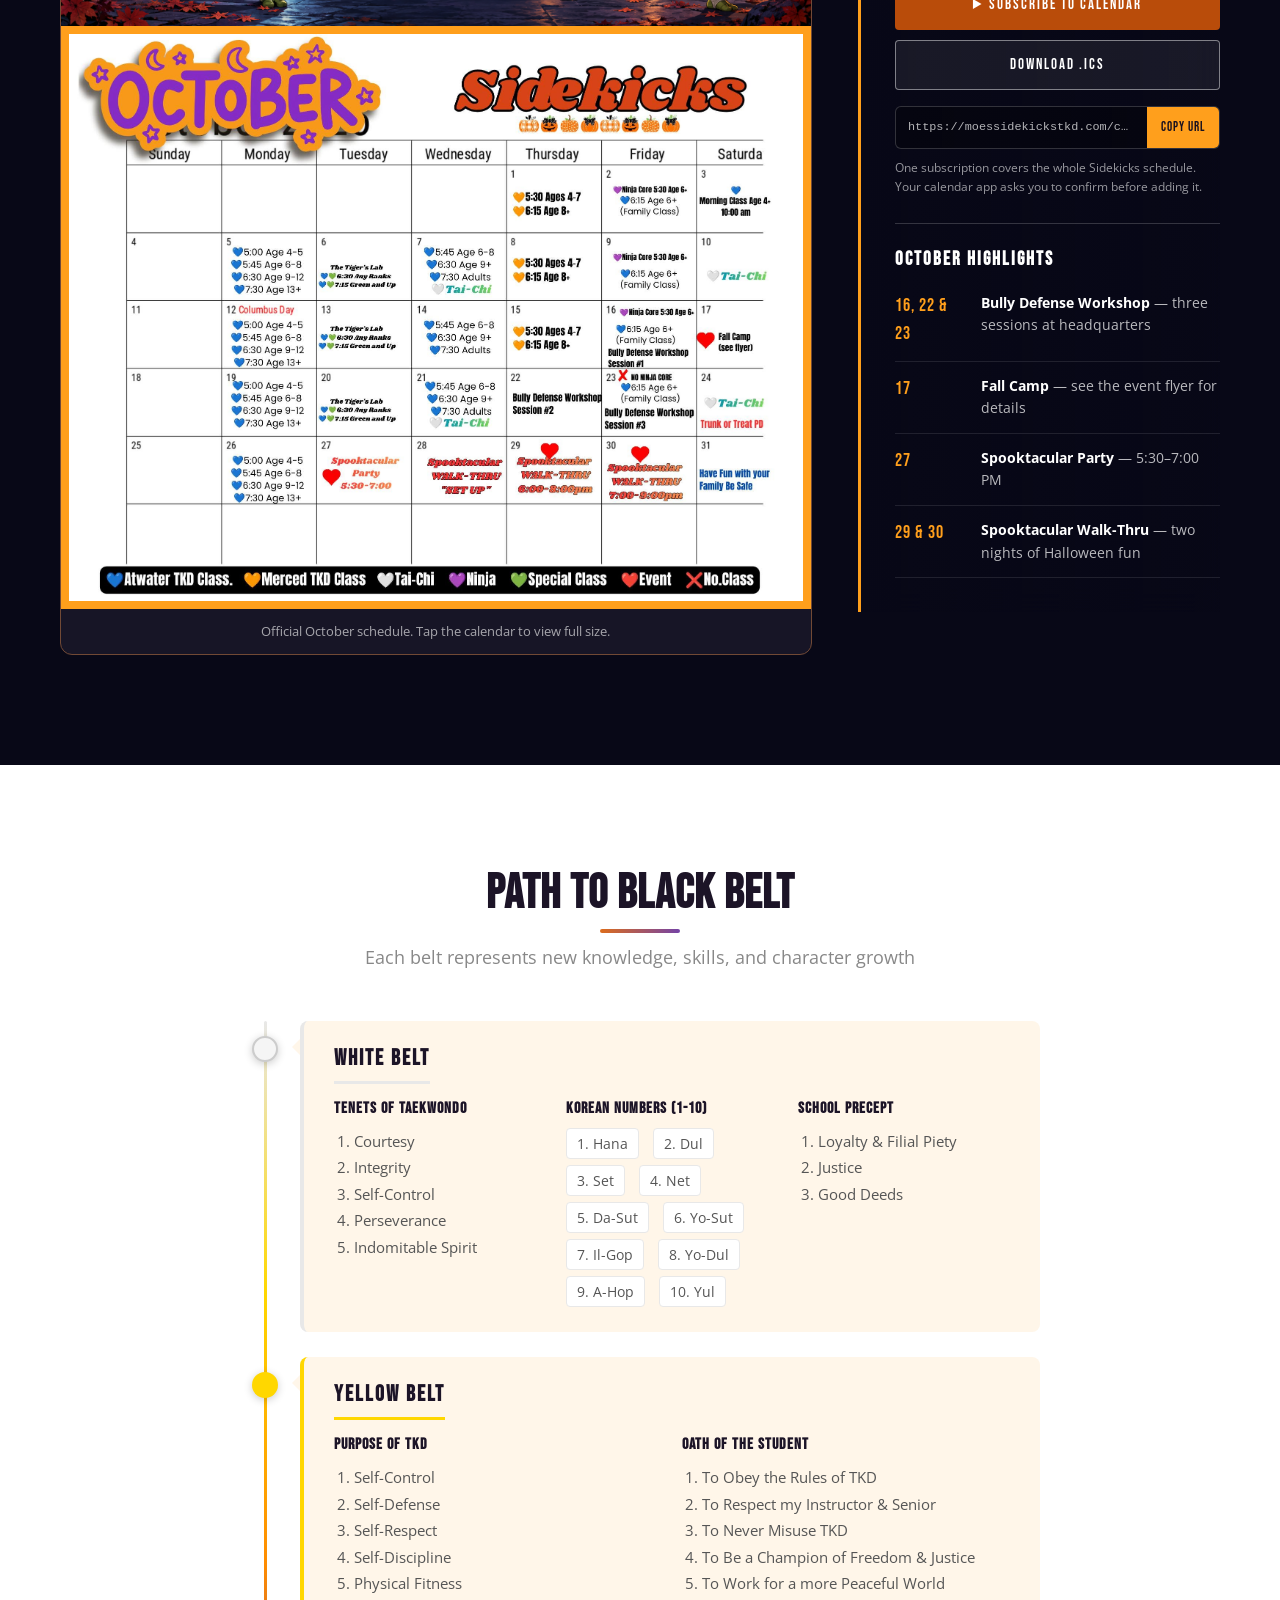
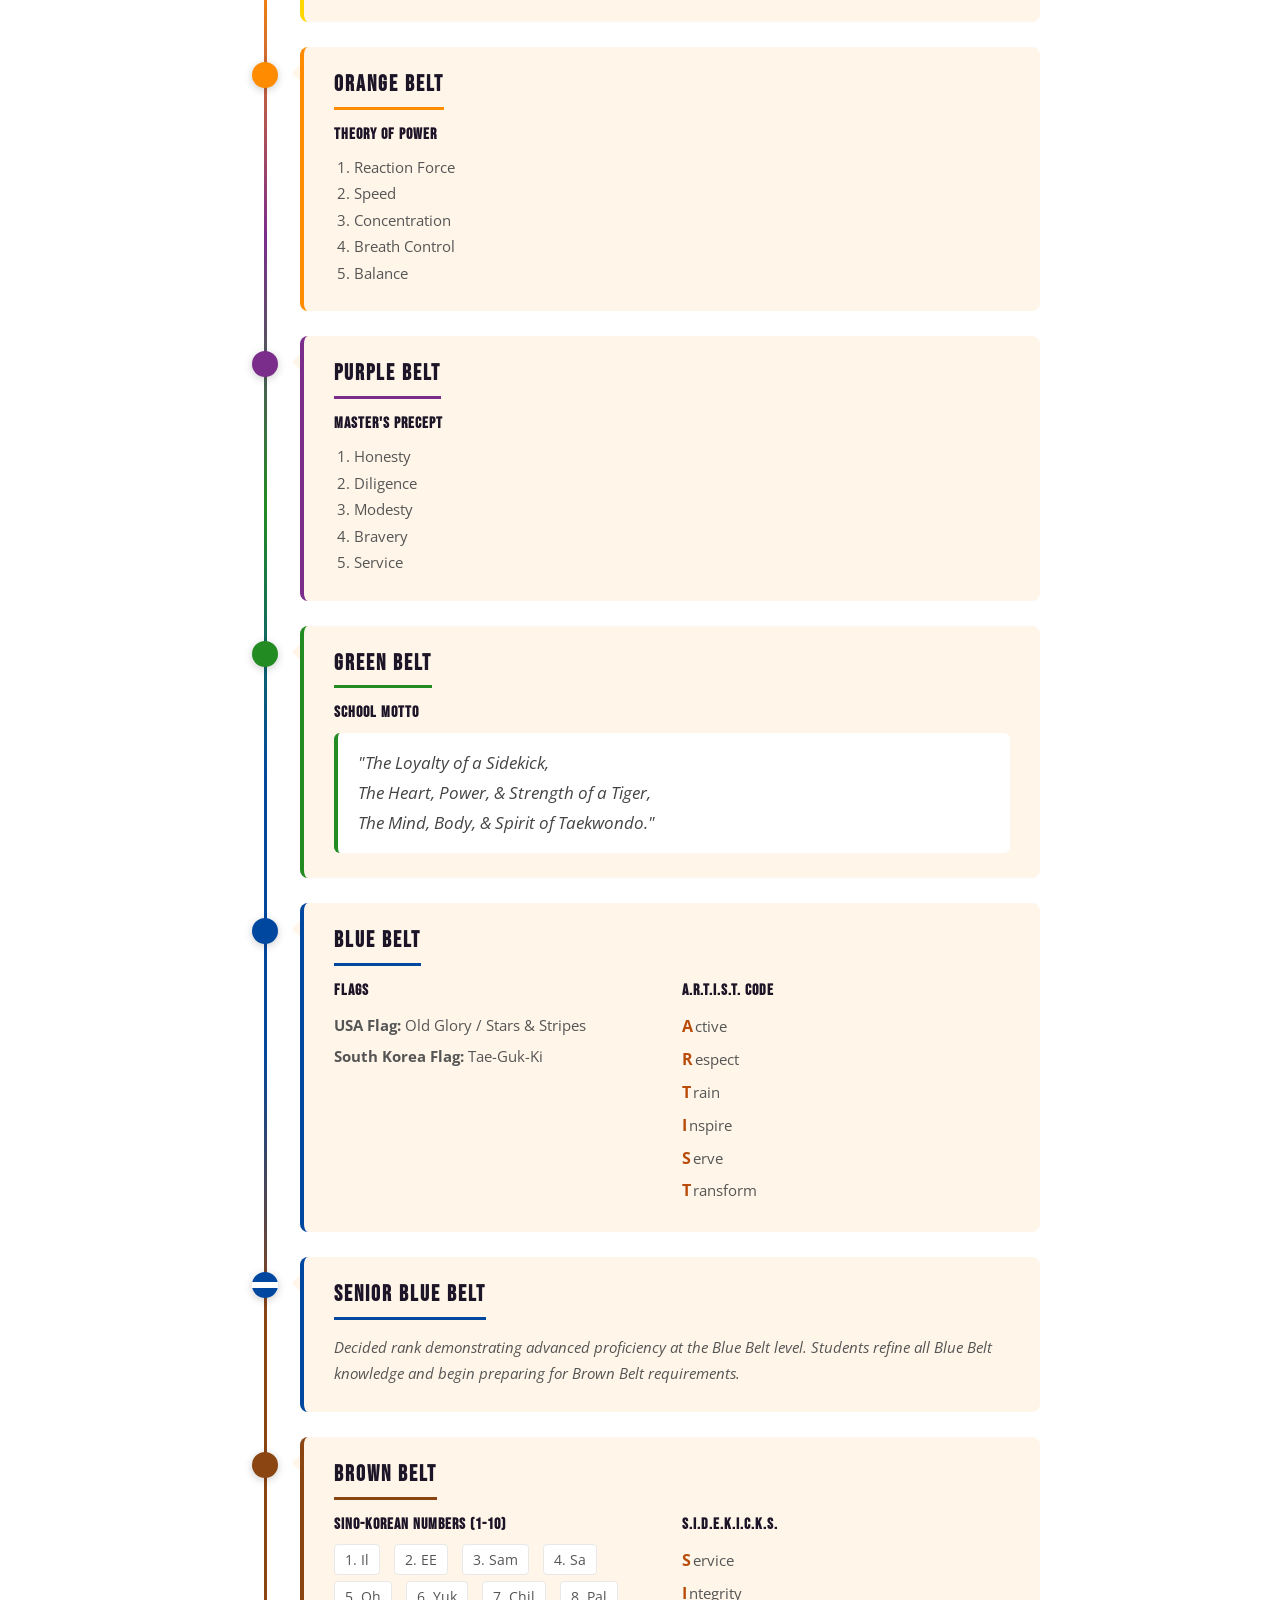
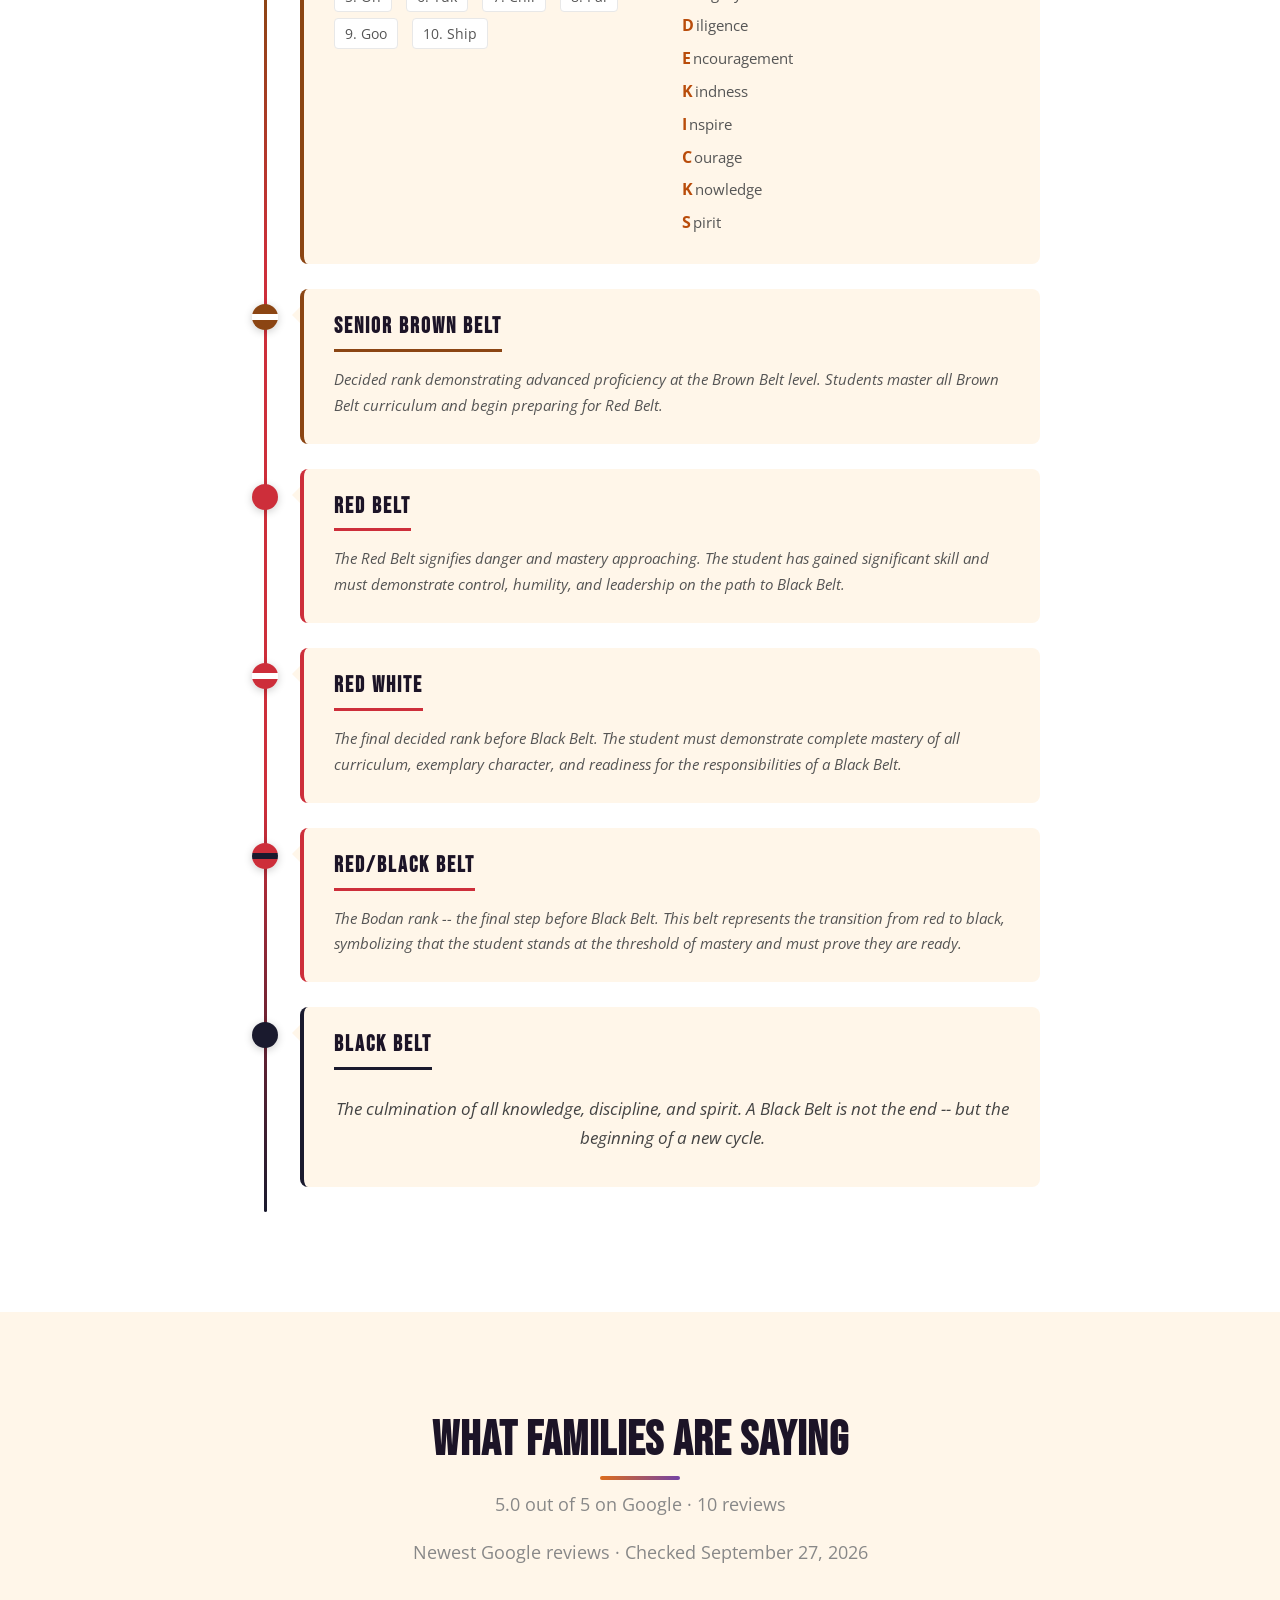
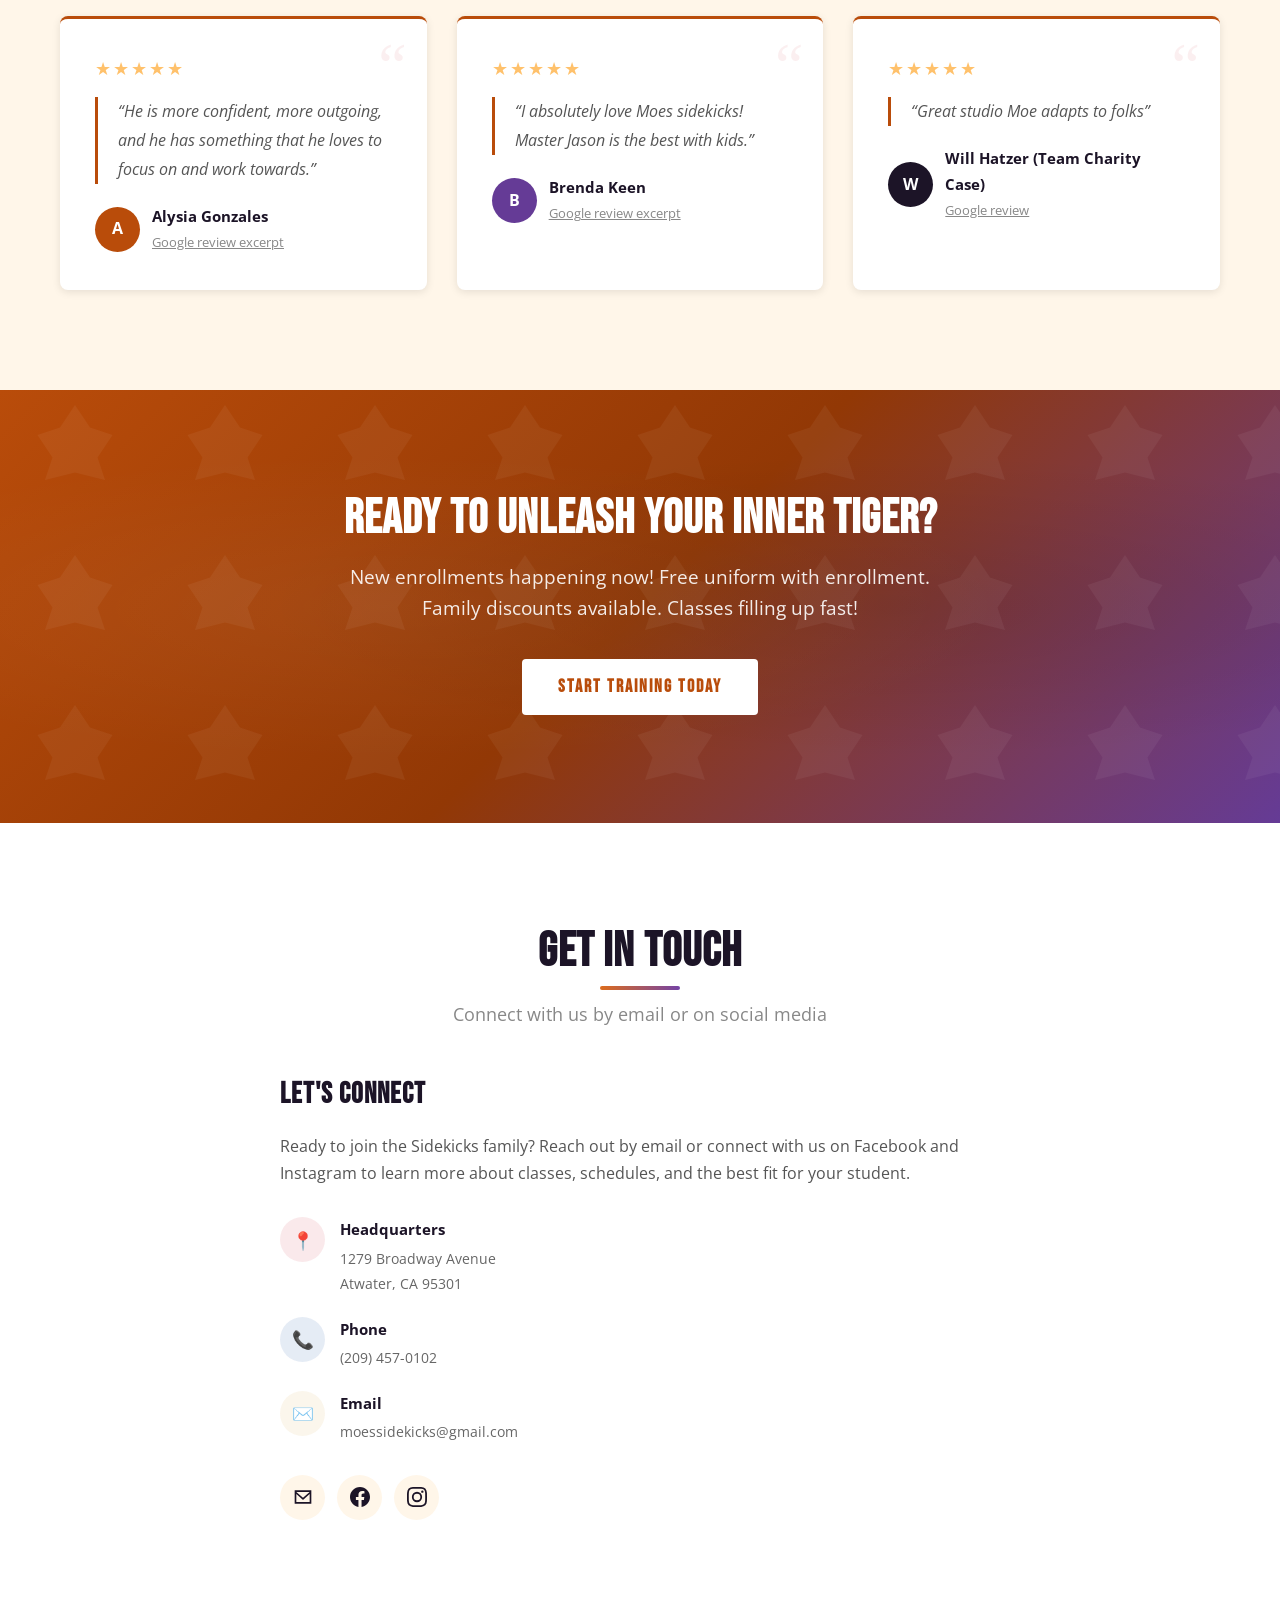
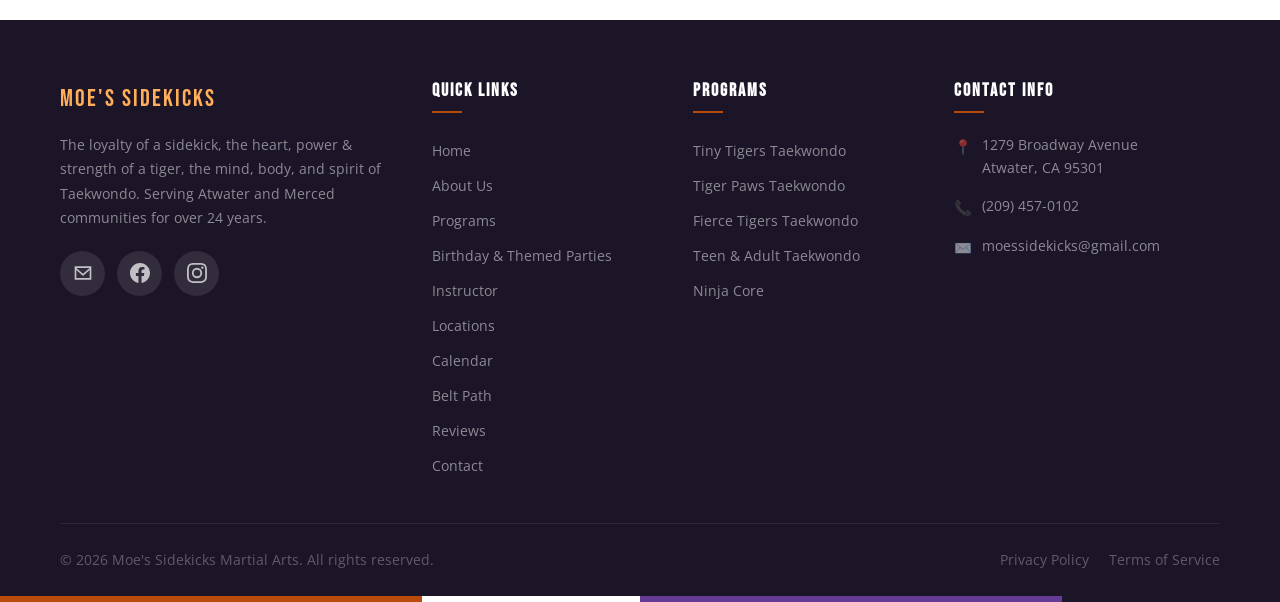
==== commit f18ec9b6: "Add themed party packages page with approved poster" ====
--- a/index.html
+++ b/index.html
@@ -98,6 +98,7 @@
         <li><a href="#home" class="active">Home</a></li>
         <li><a href="#about">About</a></li>
         <li><a href="#programs">Programs</a></li>
+        <li><a href="parties.html">Parties</a></li>
         <li><a href="#memberships">Memberships</a></li>
         <li><a href="#active-offers">Ways to Start</a></li>
         <li><a href="#instructor">Instructor</a></li>
@@ -1043,7 +1044,8 @@
           <div class="footer-links">
             <a href="#home">Home</a>
             <a href="#about">About Us</a>
-            <a href="#programs">Programs</a>
+            <a href="#programs">Programs</a>
+            <a href="parties.html">Birthday &amp; Themed Parties</a>
             <a href="#instructor">Instructor</a>
             <a href="#locations">Locations</a>
             <a href="#calendar">Calendar</a>
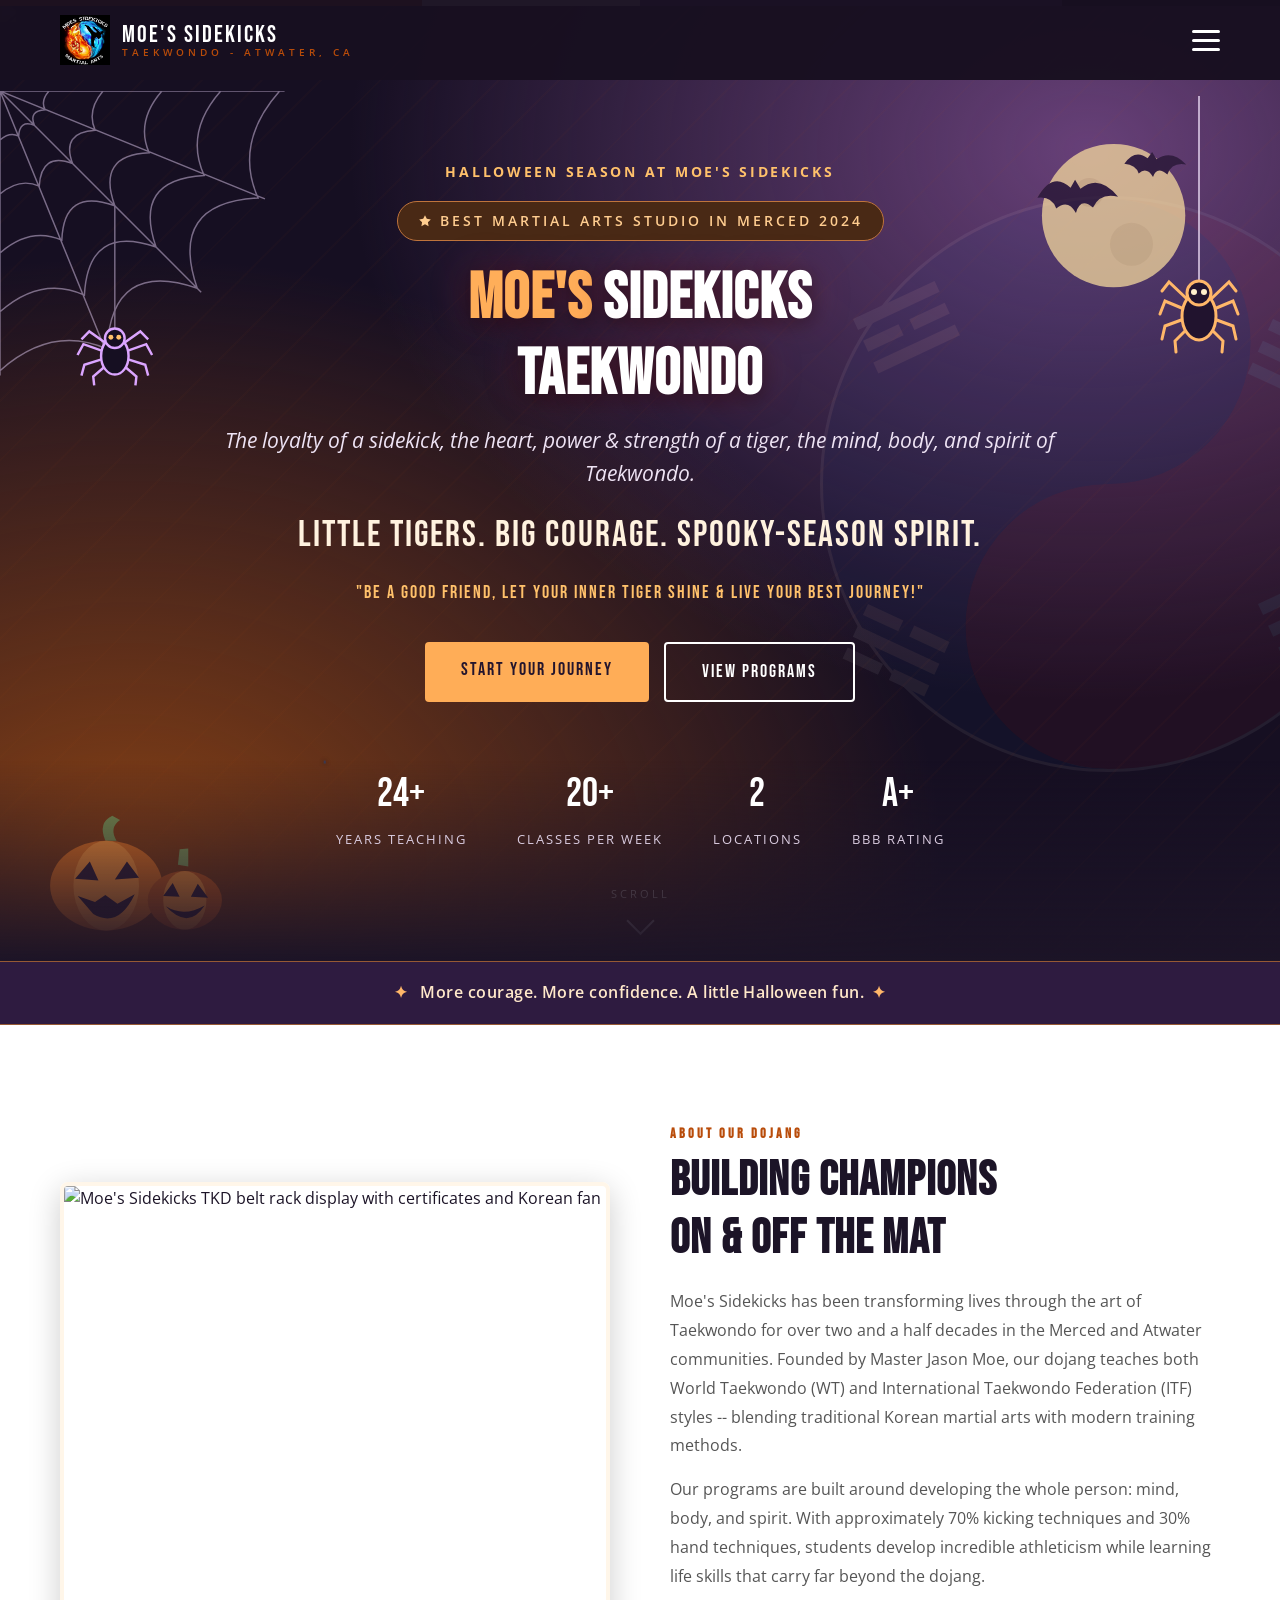
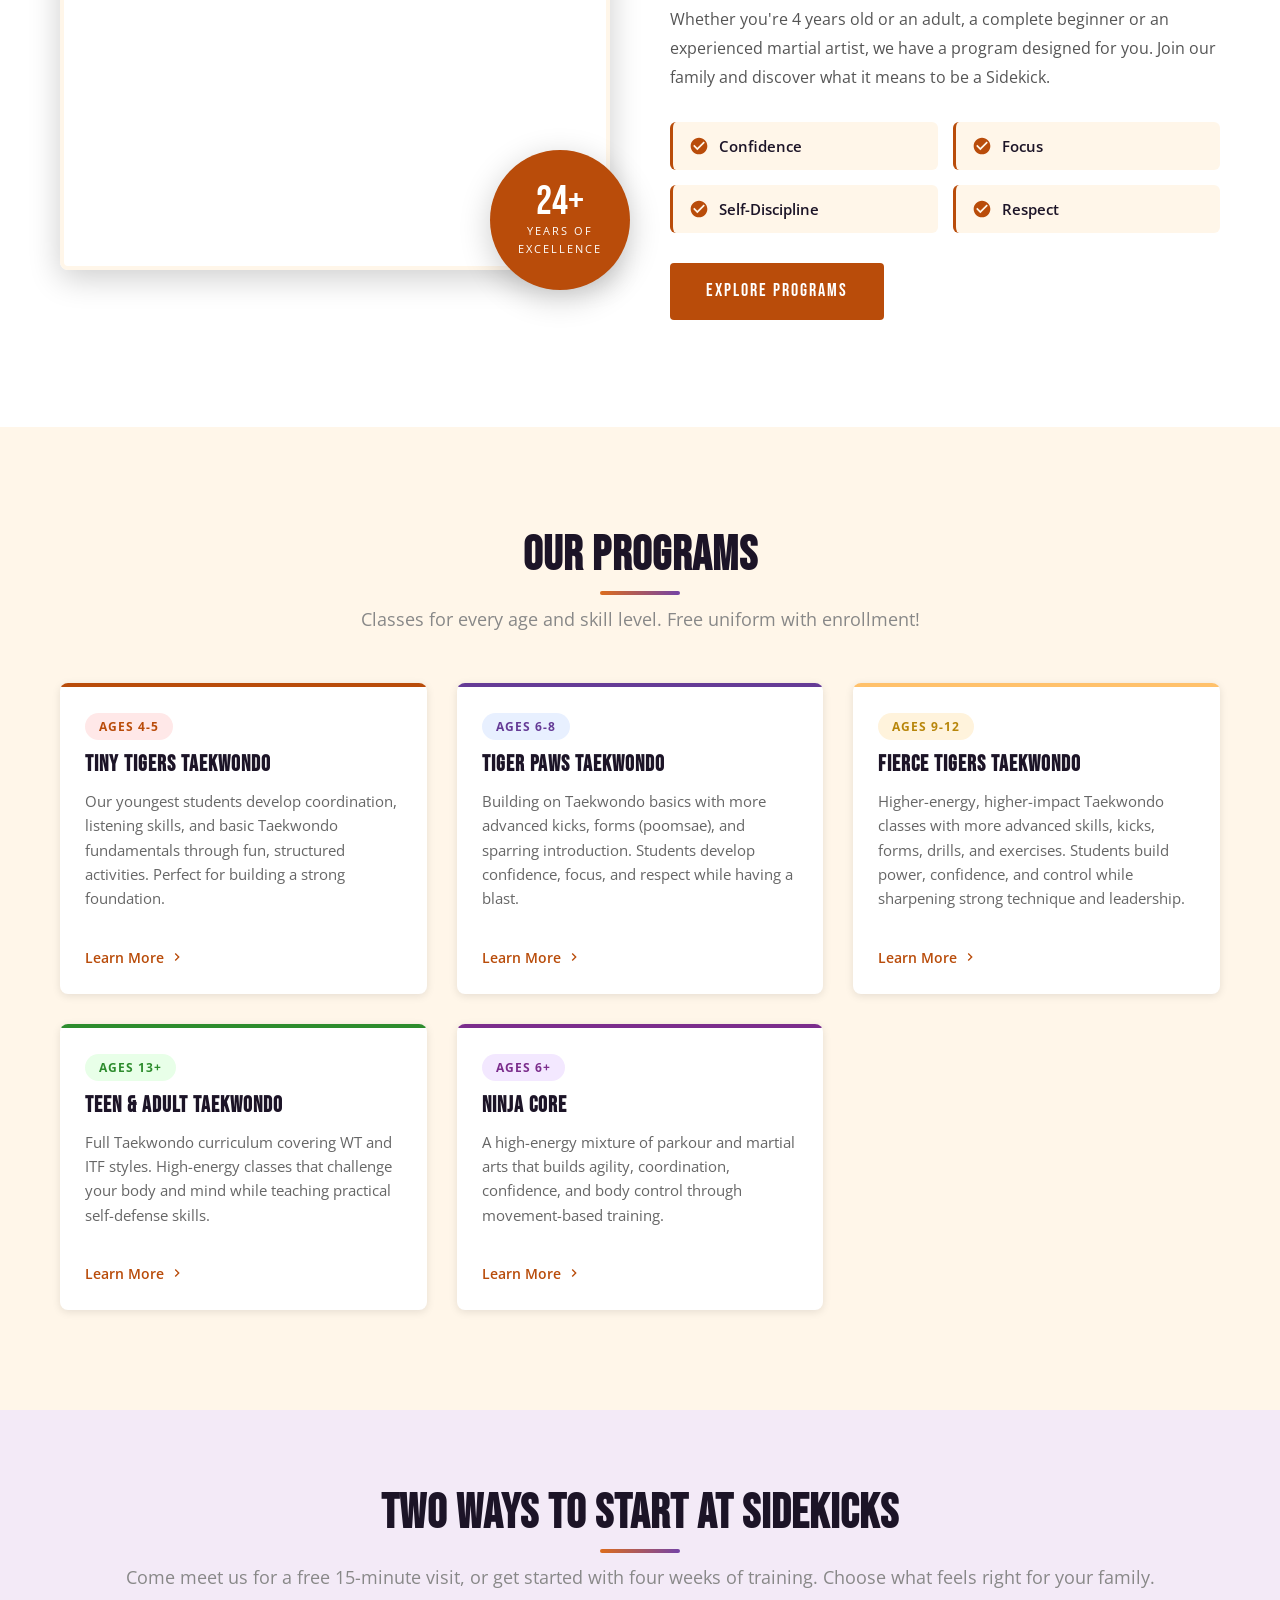
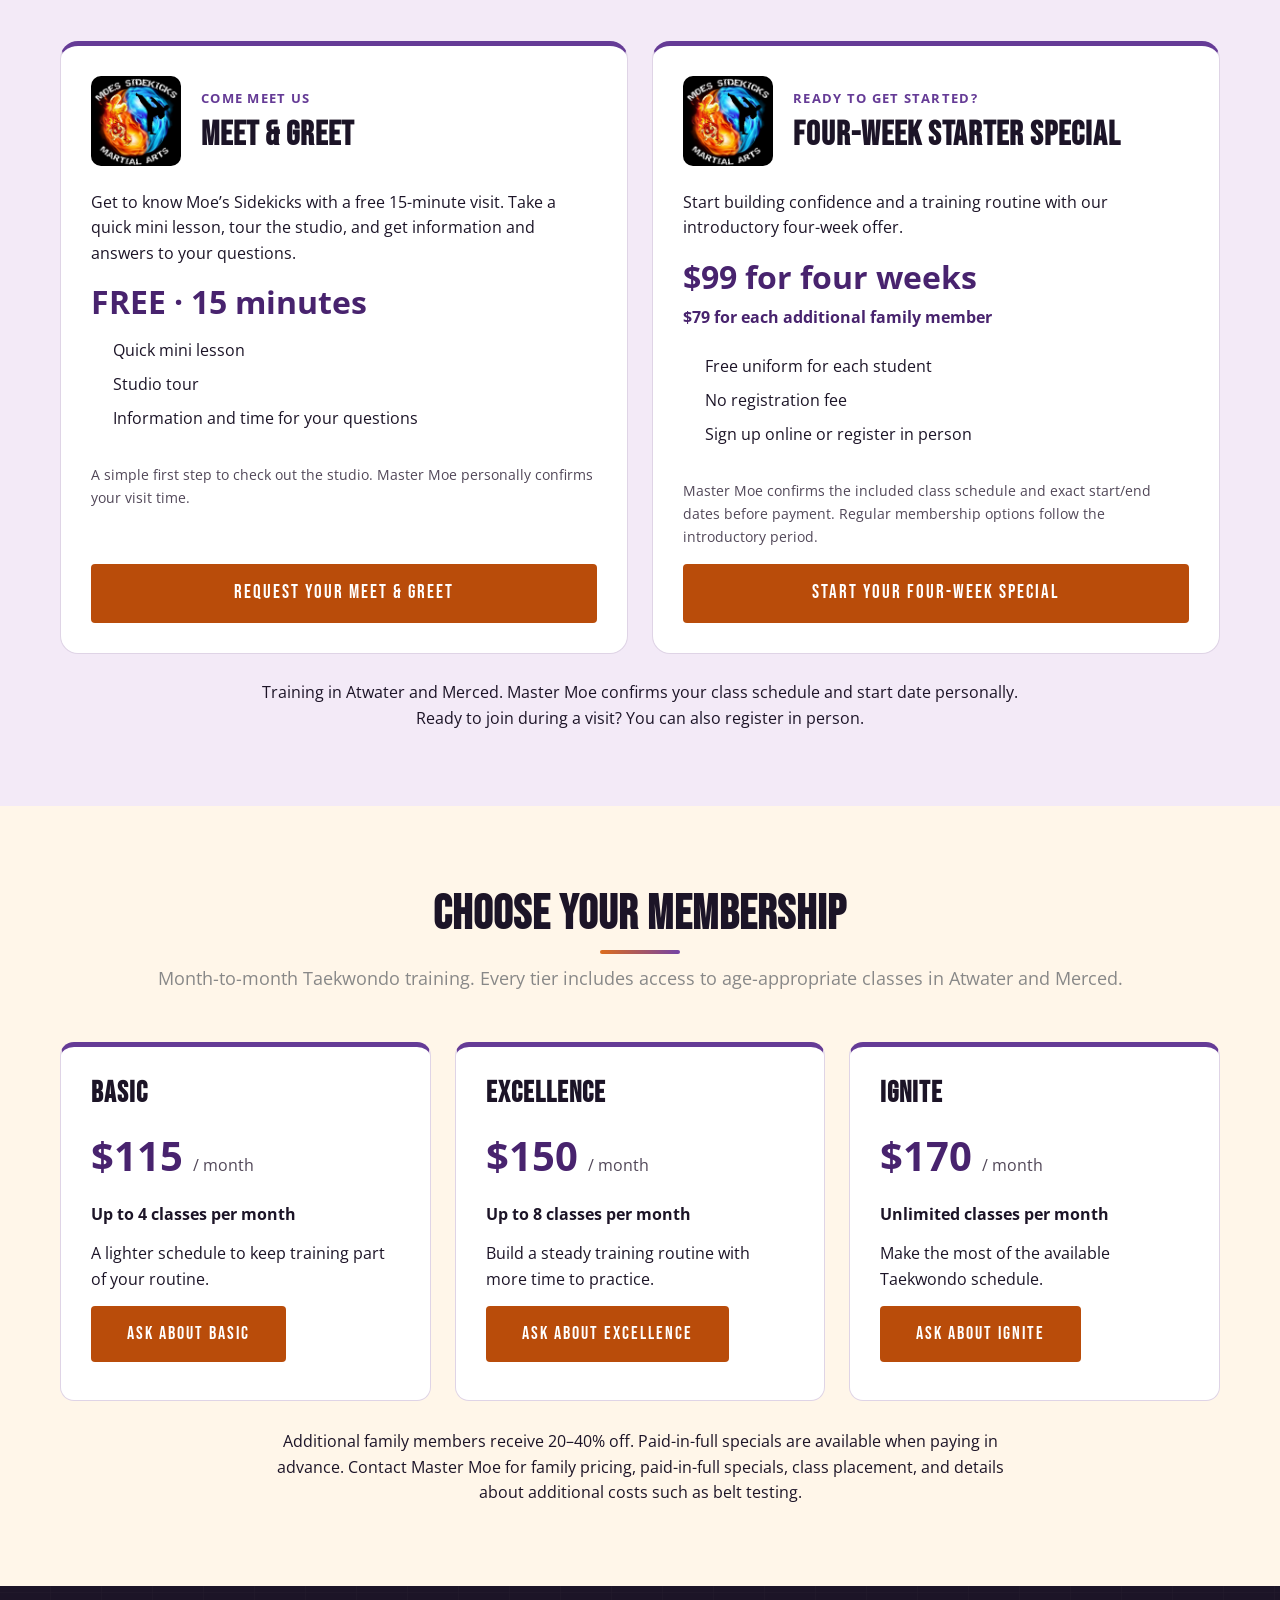
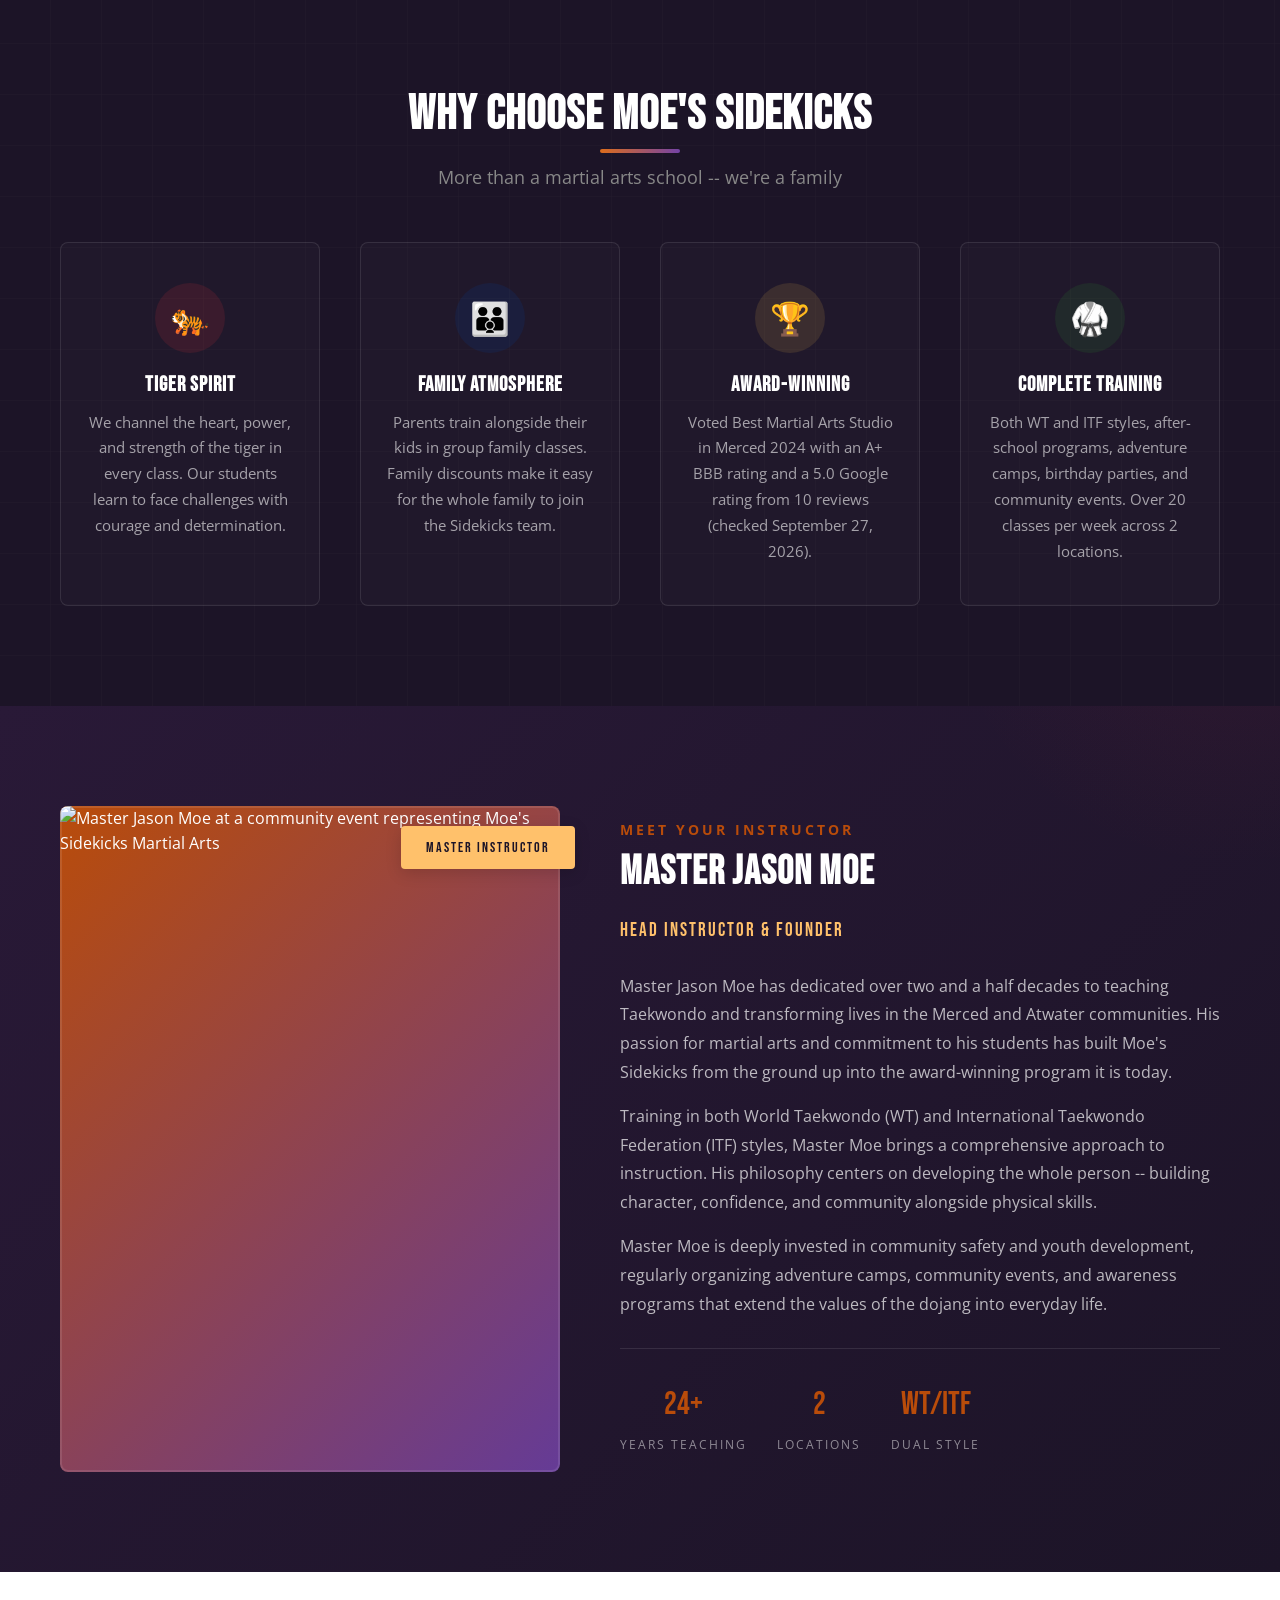
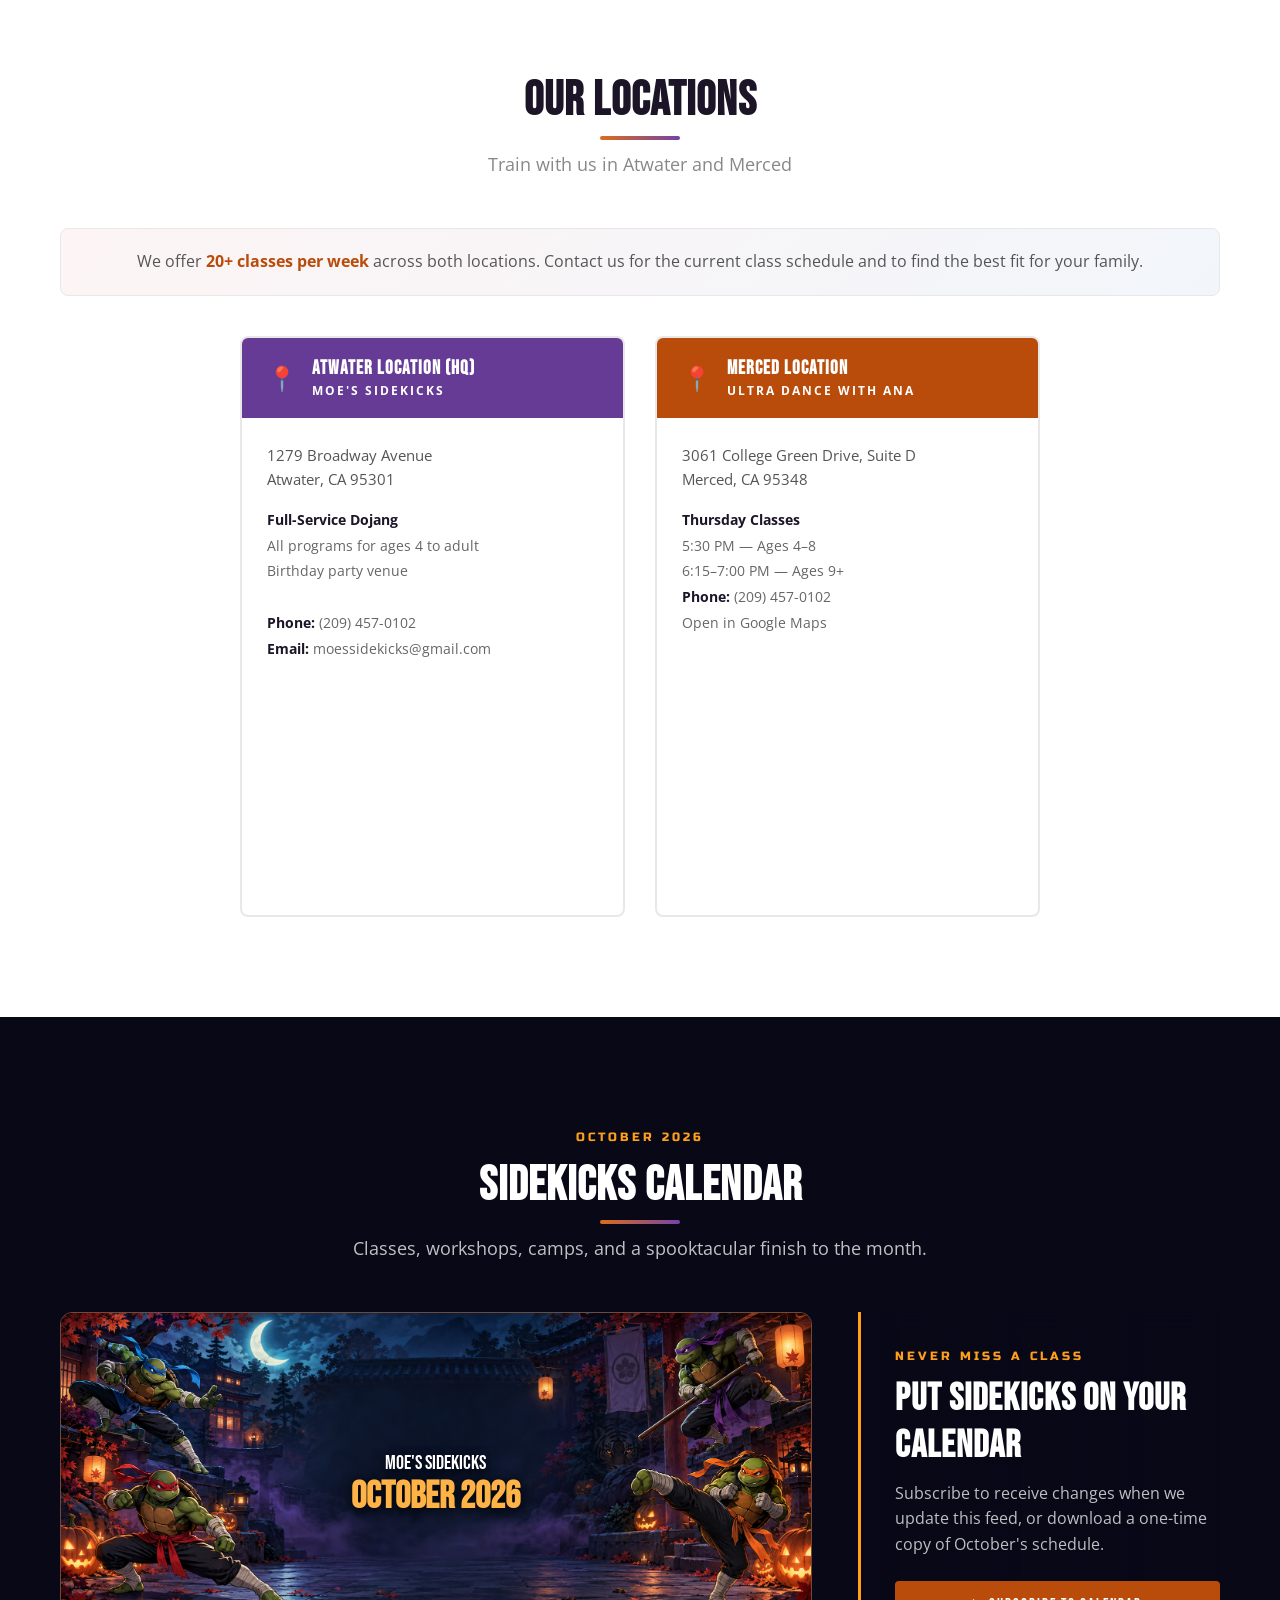
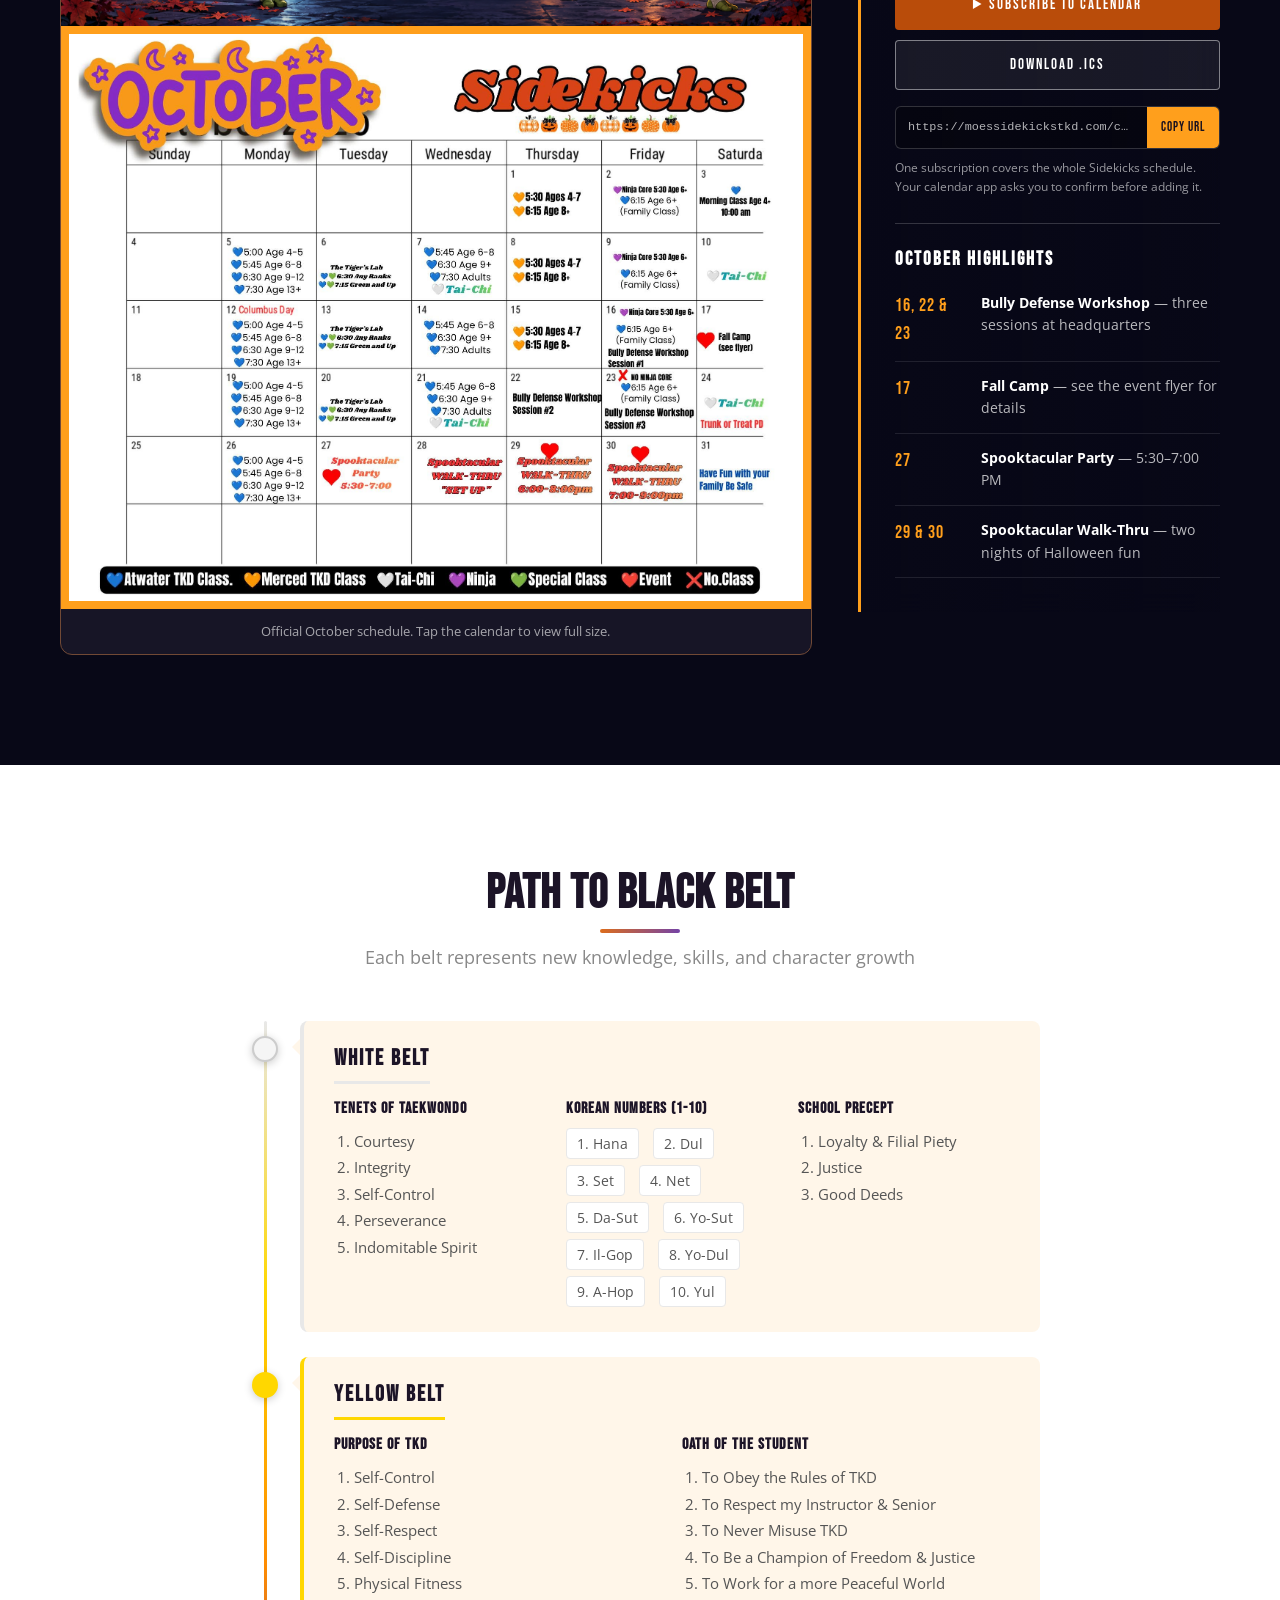
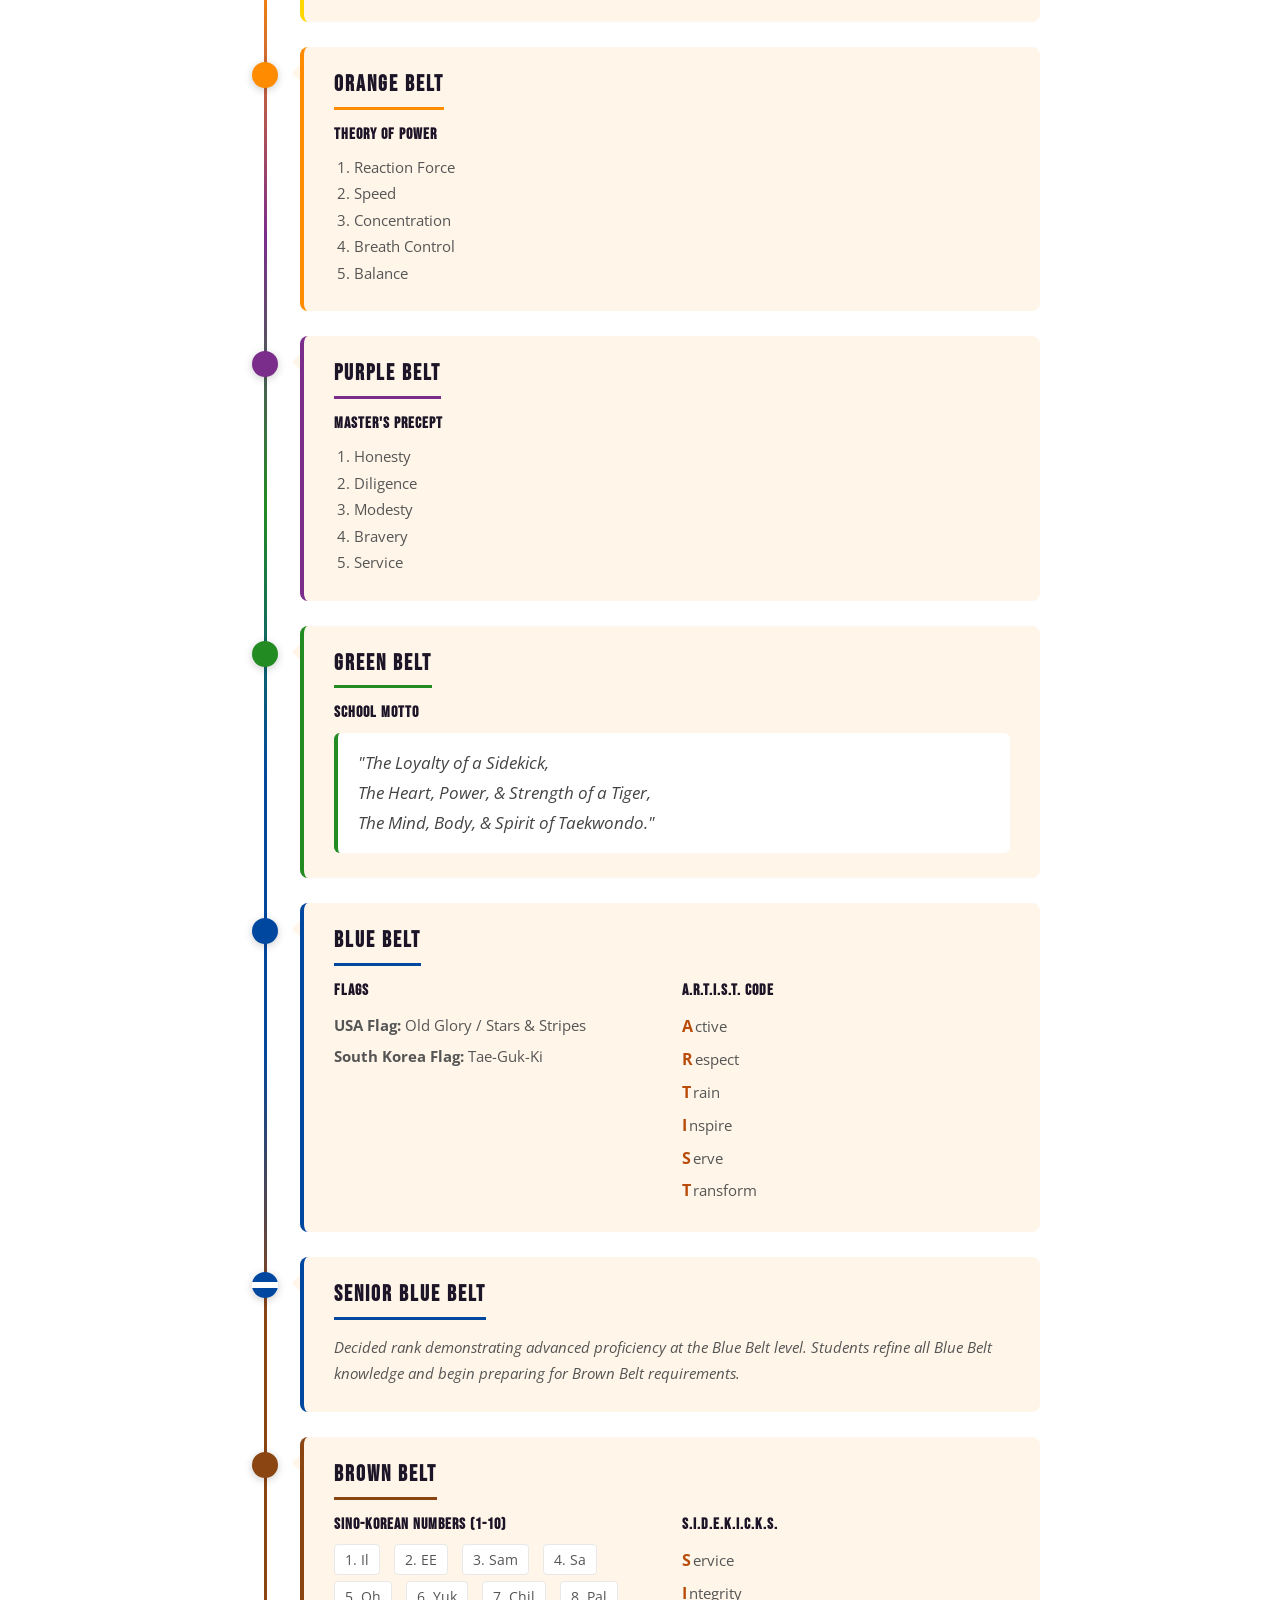
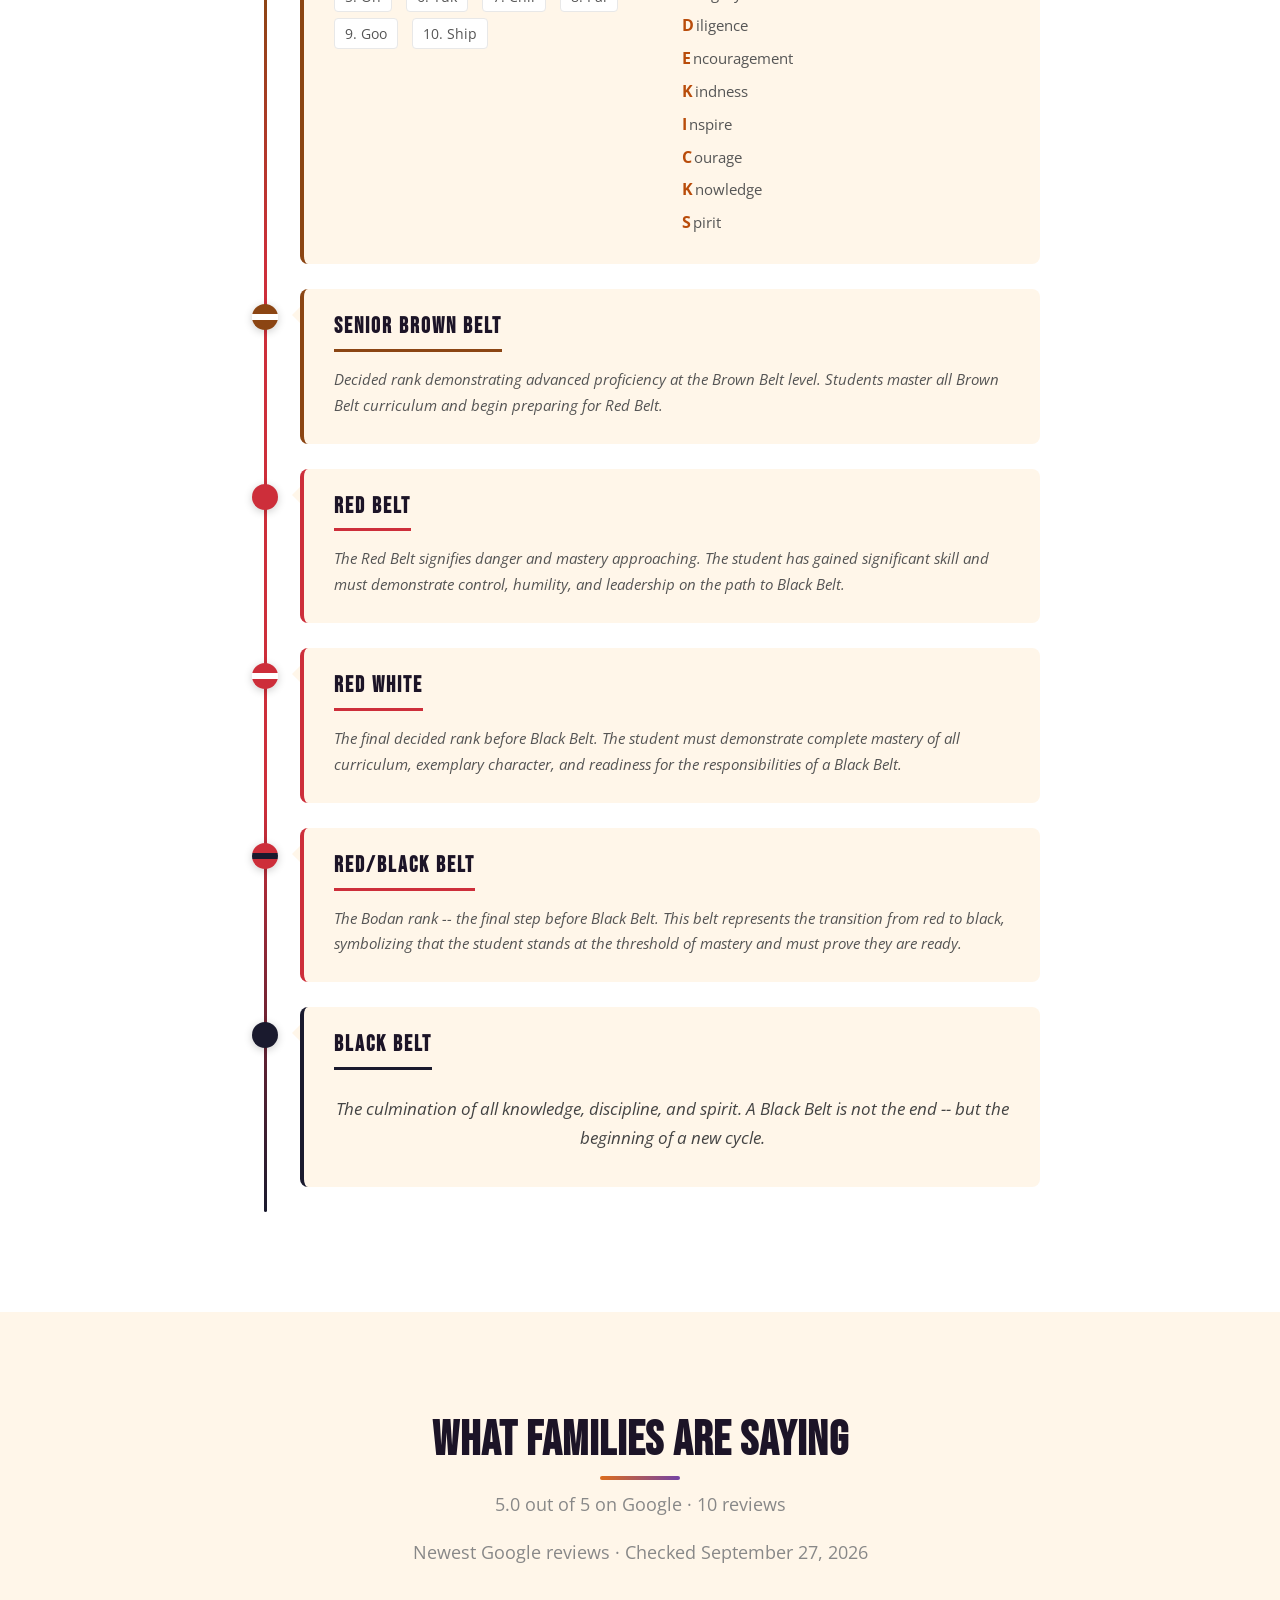
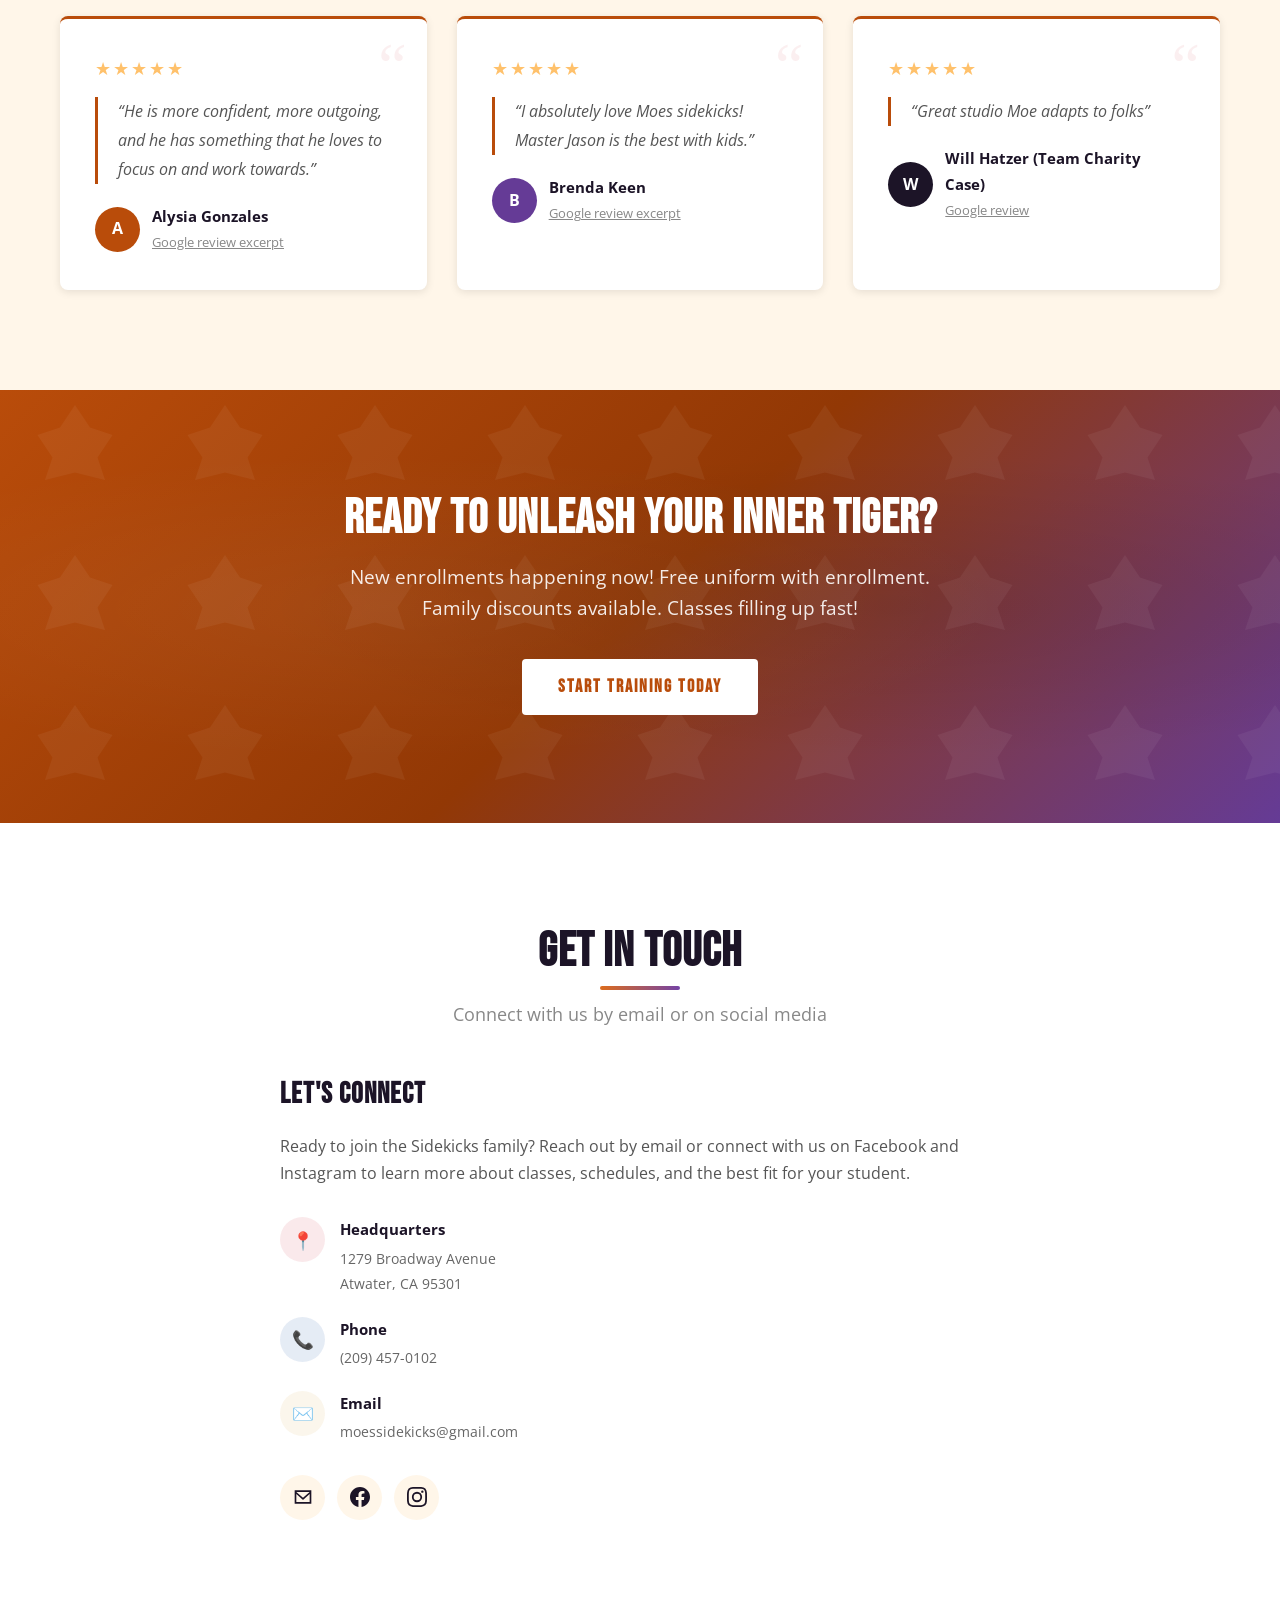
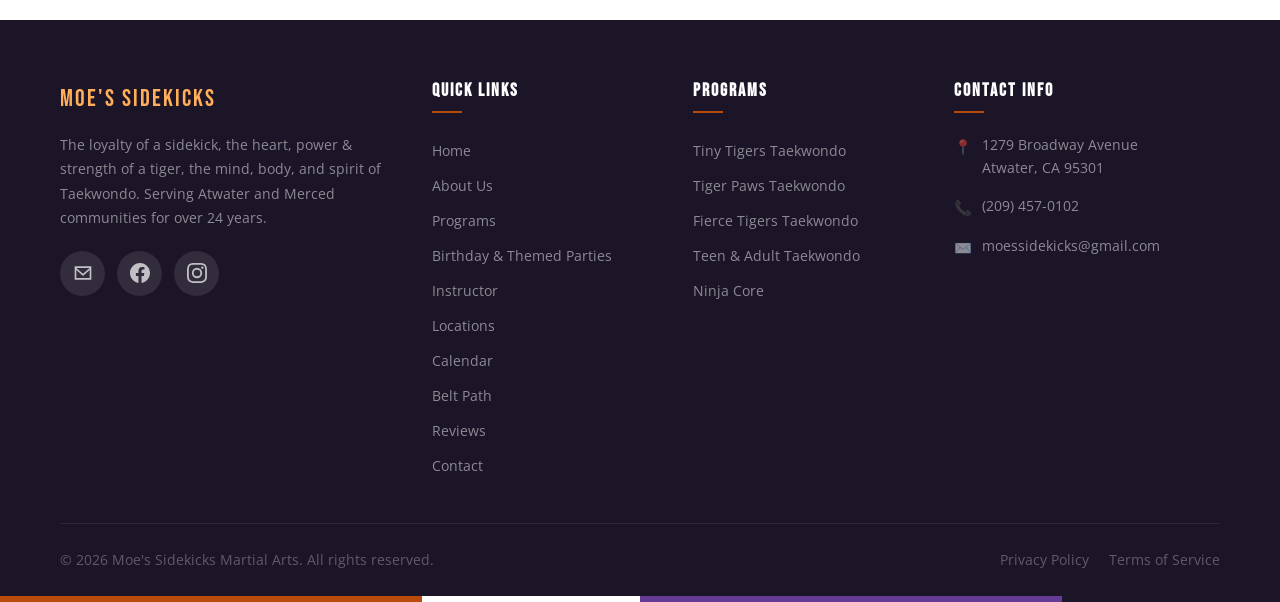
==== commit 2c8d4d61: "Replace beginner week with free 15-minute Meet & Greet" ====
--- a/index.html
+++ b/index.html
@@ -61,6 +61,7 @@
   <style id="offer-styles">
     .active-offers { padding: 75px 0; background: #f3eaf7; }
     .offer-grid { display:grid;grid-template-columns:repeat(2,minmax(0,1fr));gap:24px; }
+    .offer-grid:has(> .offer-card:only-child) { grid-template-columns:minmax(0,760px);justify-content:center; }
     .offer-card { display:flex;flex-direction:column;background:#fff;border:1px solid #dfd4e6;border-top:5px solid #653b96;border-radius:18px;padding:30px; }
     .offer-card-header { display:flex;gap:20px;align-items:center;margin-bottom:24px; }
     .offer-card img { display:block;width:90px;height:90px;object-fit:contain;border-radius:10px;flex:none; }
@@ -342,7 +343,7 @@
   <!-- Why Choose Us -->
   <section class="active-offers" id="active-offers" aria-labelledby="offers-heading">
     <div class="container">
-      <div class="section-title"><h2 id="offers-heading">Two Ways to Start at Sidekicks</h2><p>Try a beginner week or jump into four weeks of training. Choose what feels right for your family.</p></div>
+      <div class="section-title"><h2 id="offers-heading">Two Ways to Start at Sidekicks</h2><p>Come meet us for a free 15-minute visit, or get started with four weeks of training. Choose what feels right for your family.</p></div>
       <div id="active-offers-list" class="offer-grid"><p>Contact us for current beginner opportunities.</p></div>
       <p class="offers-help">Training in Atwater and Merced. Master Moe confirms your class schedule and start date personally. Ready to join during a visit? You can also register in person.</p>
     </div>
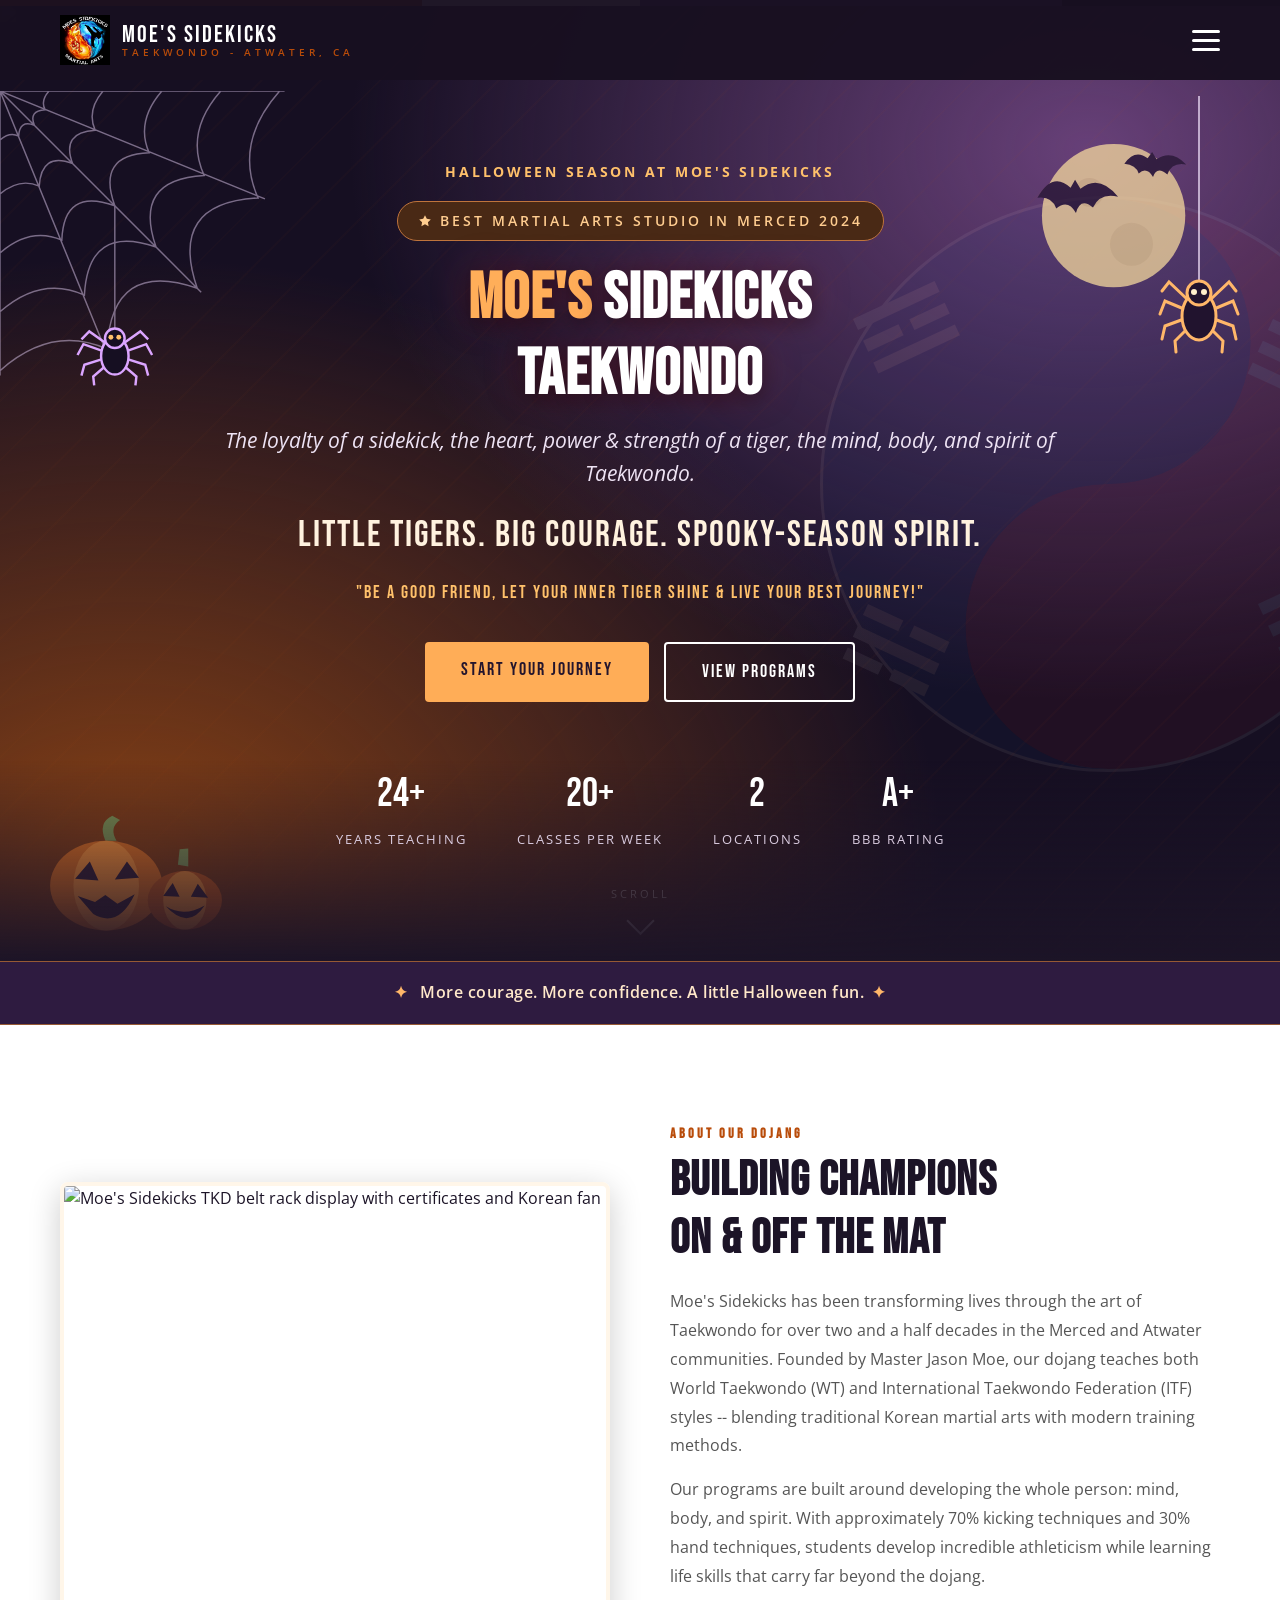
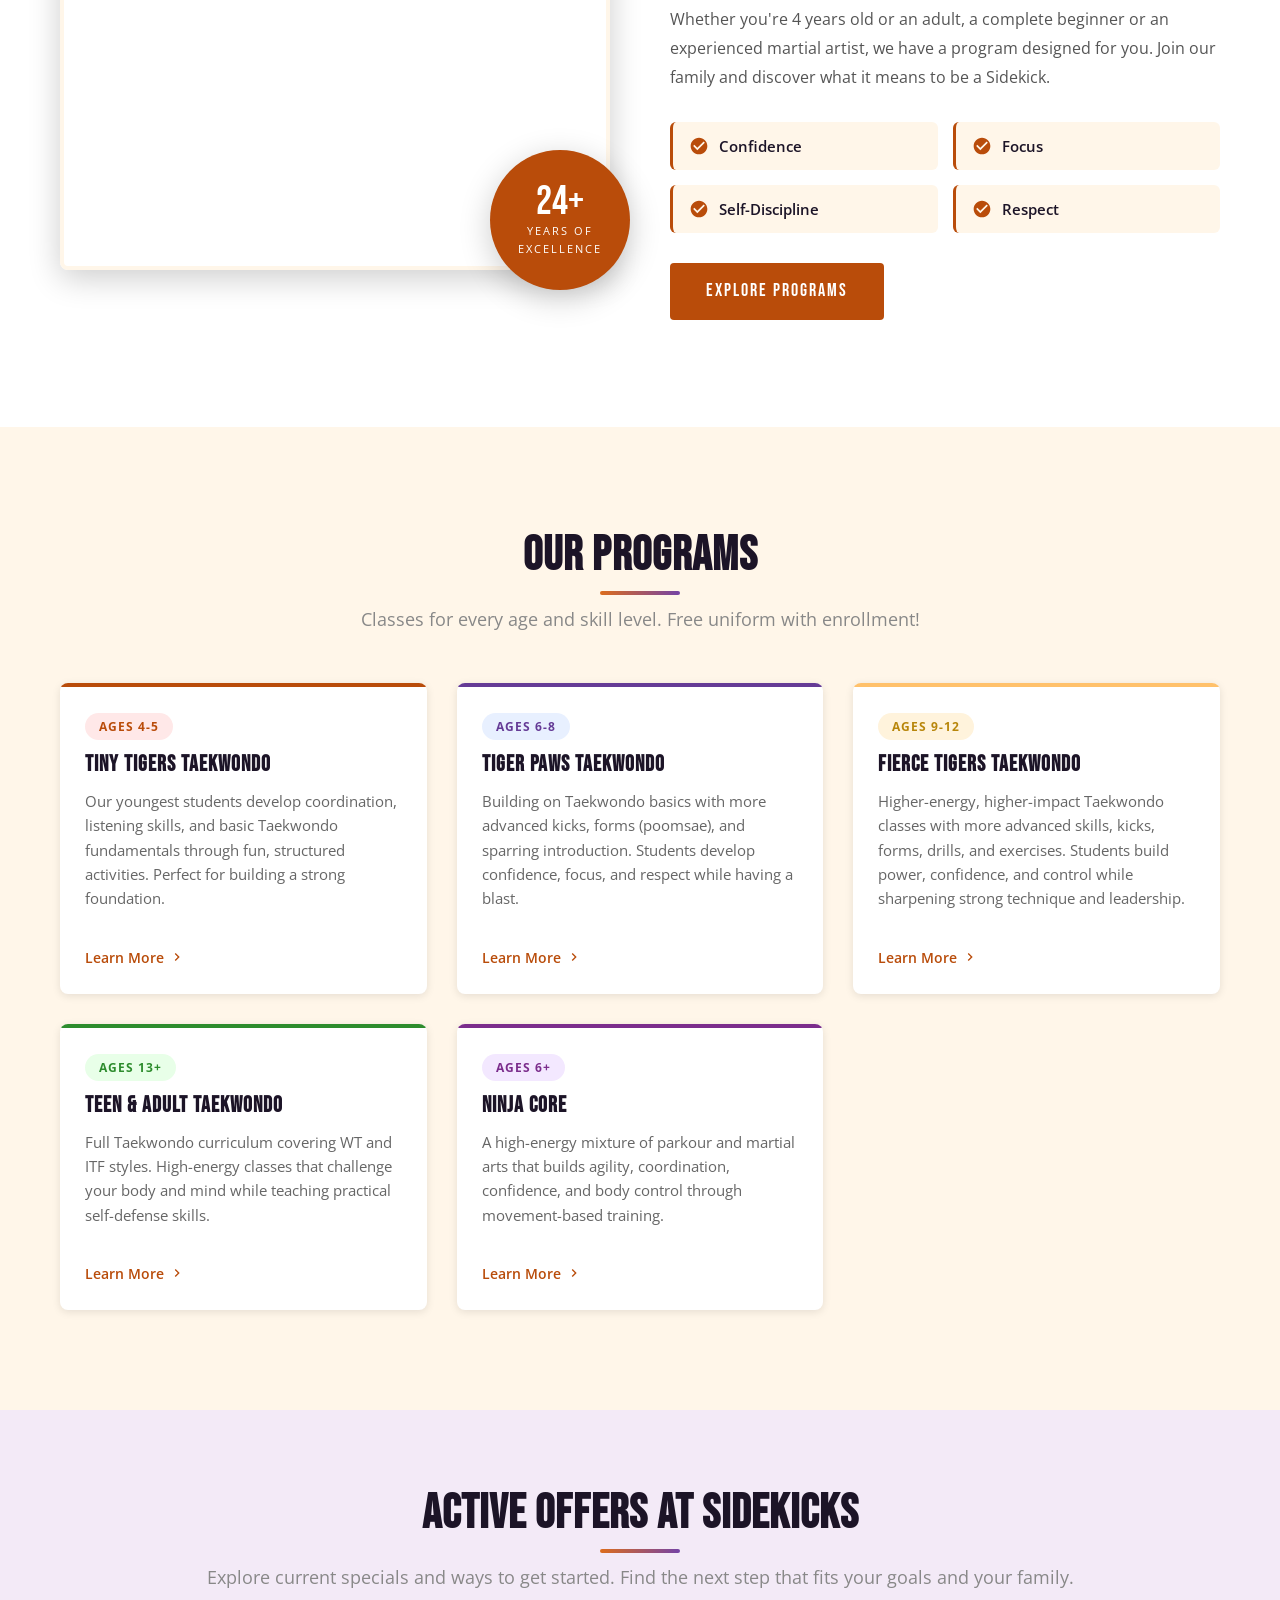
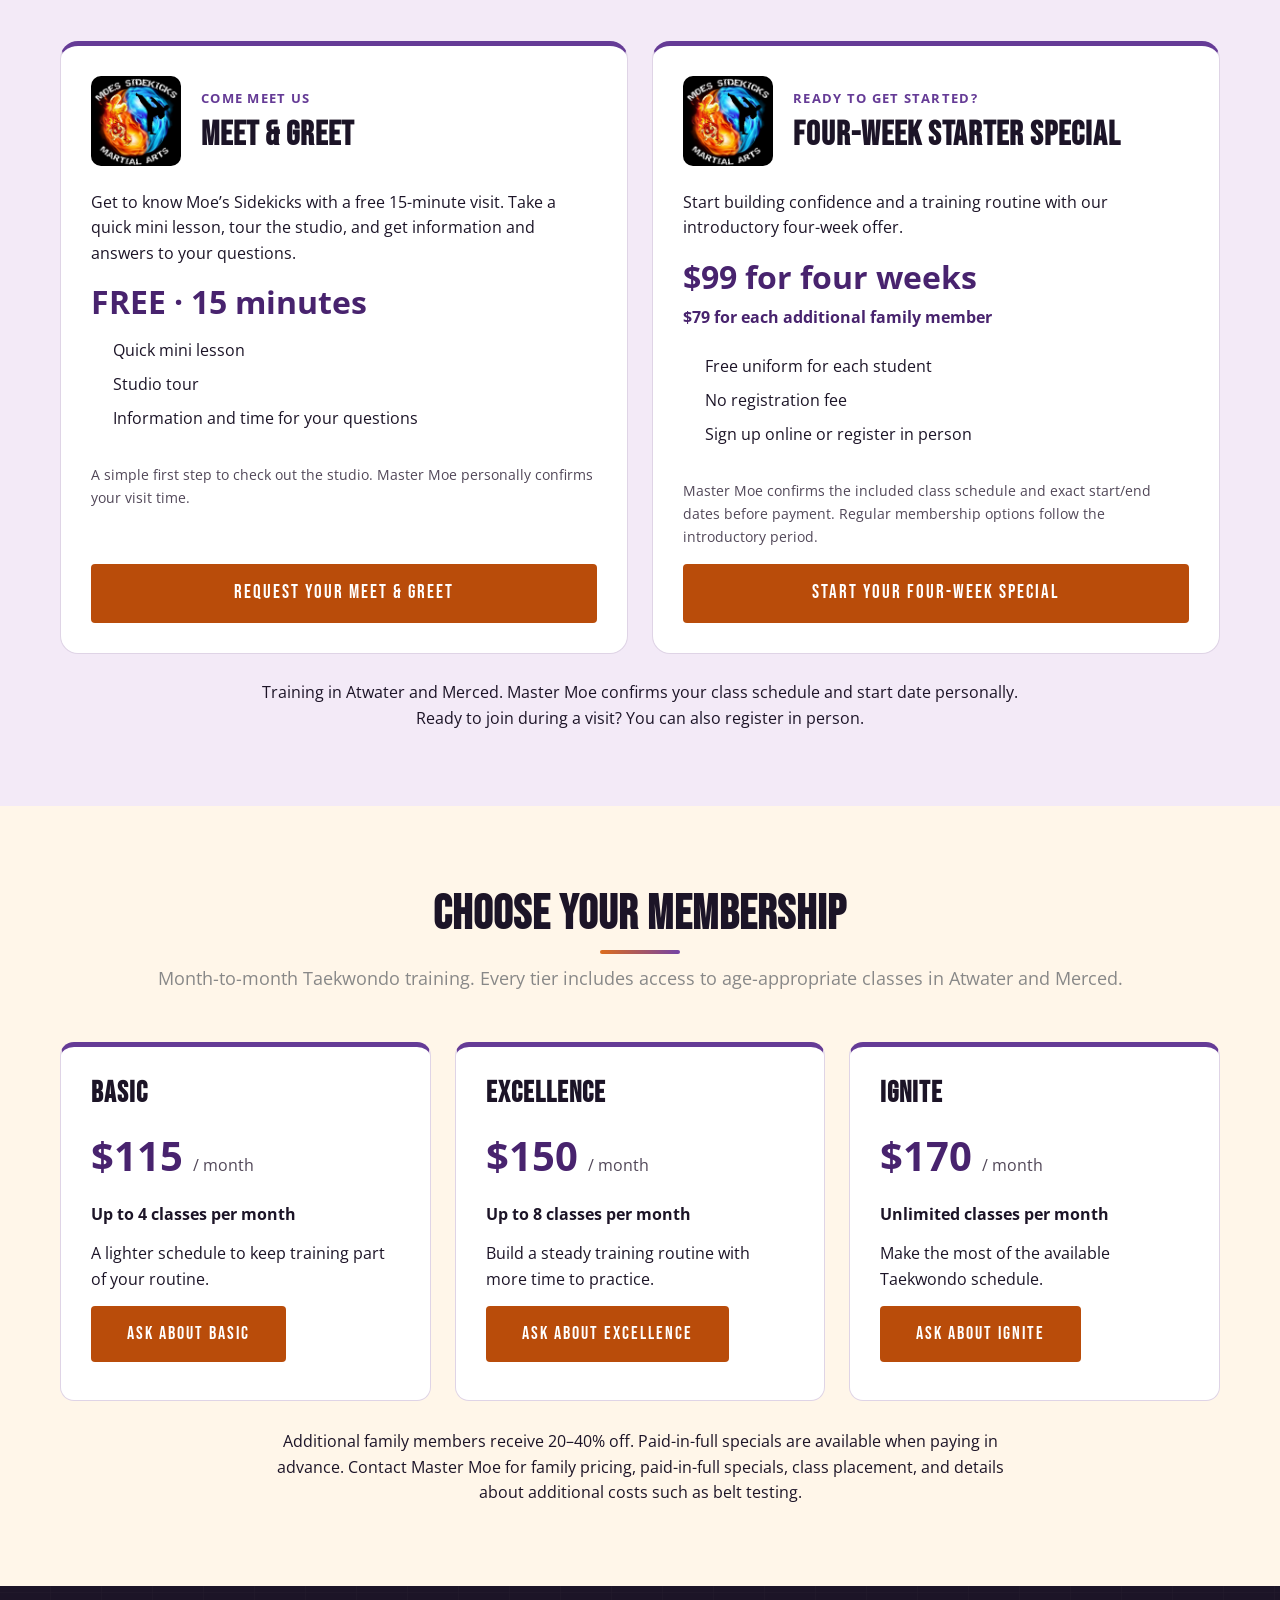
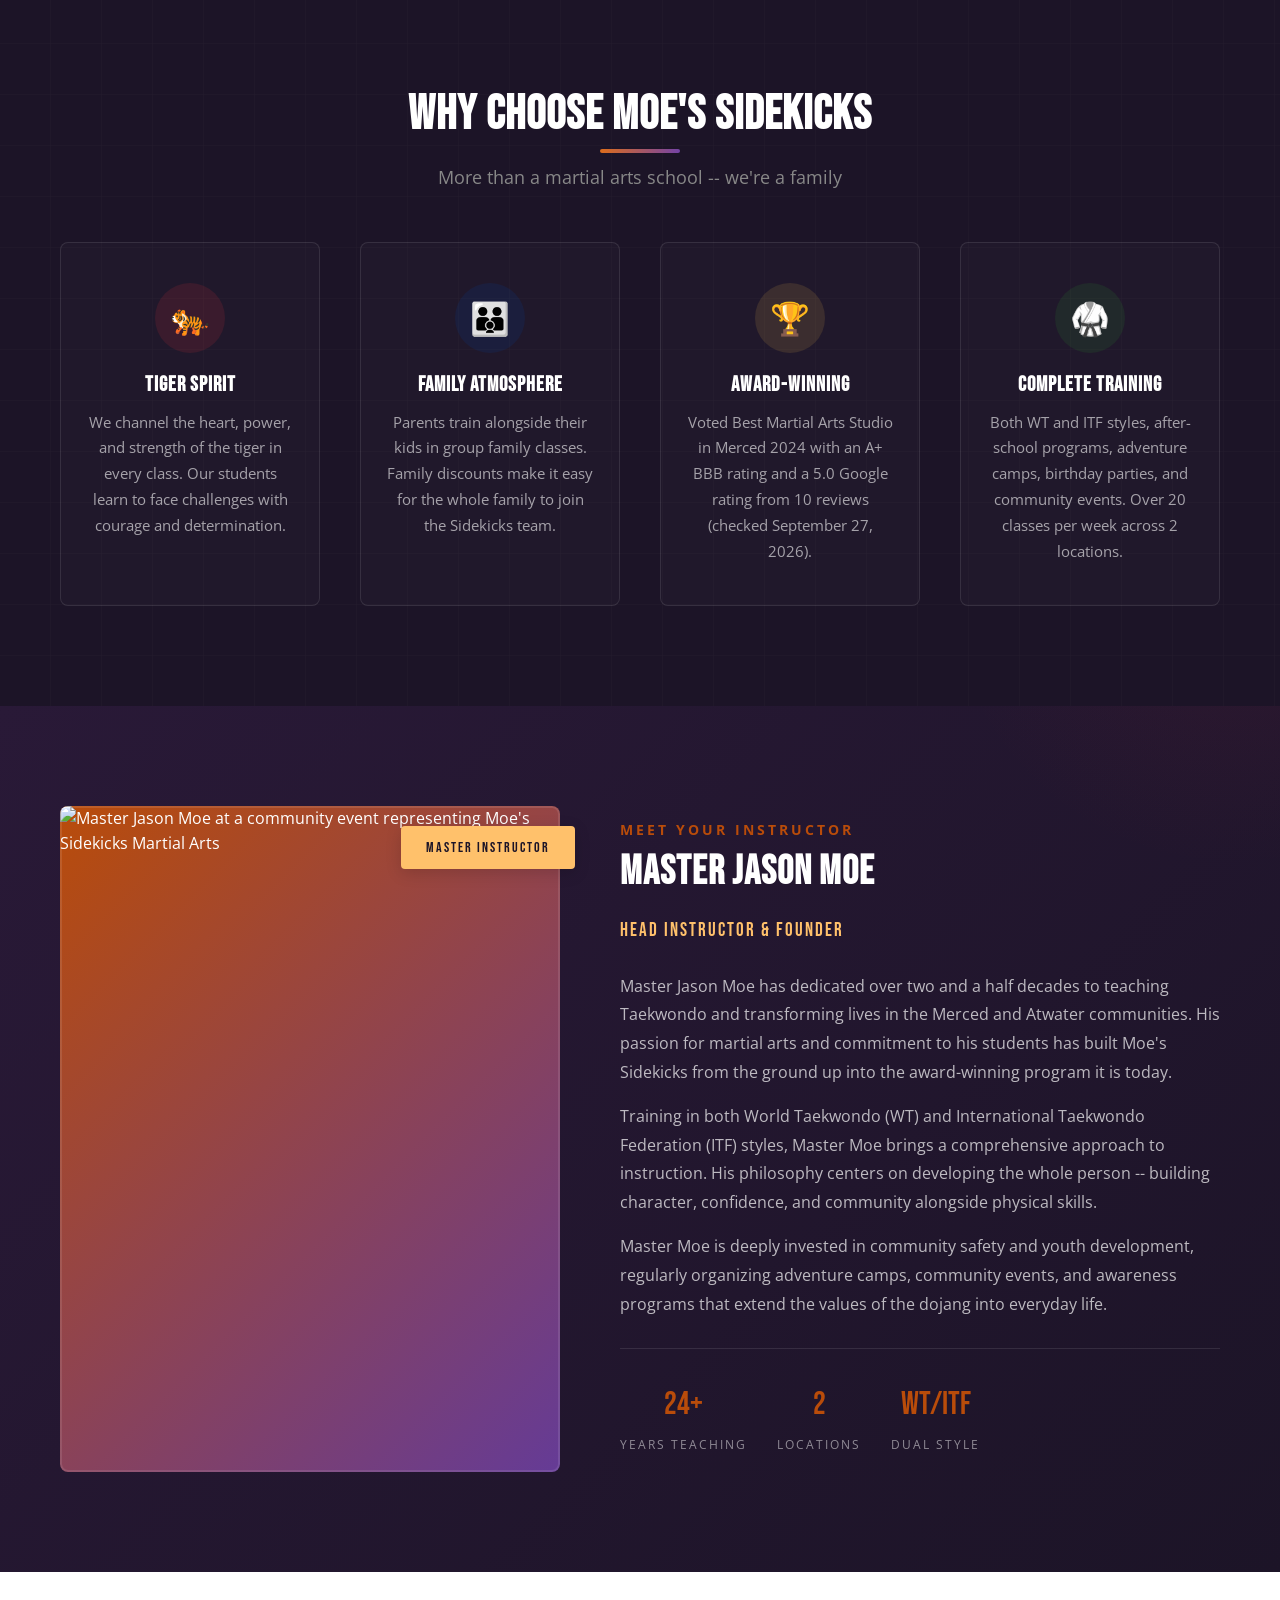
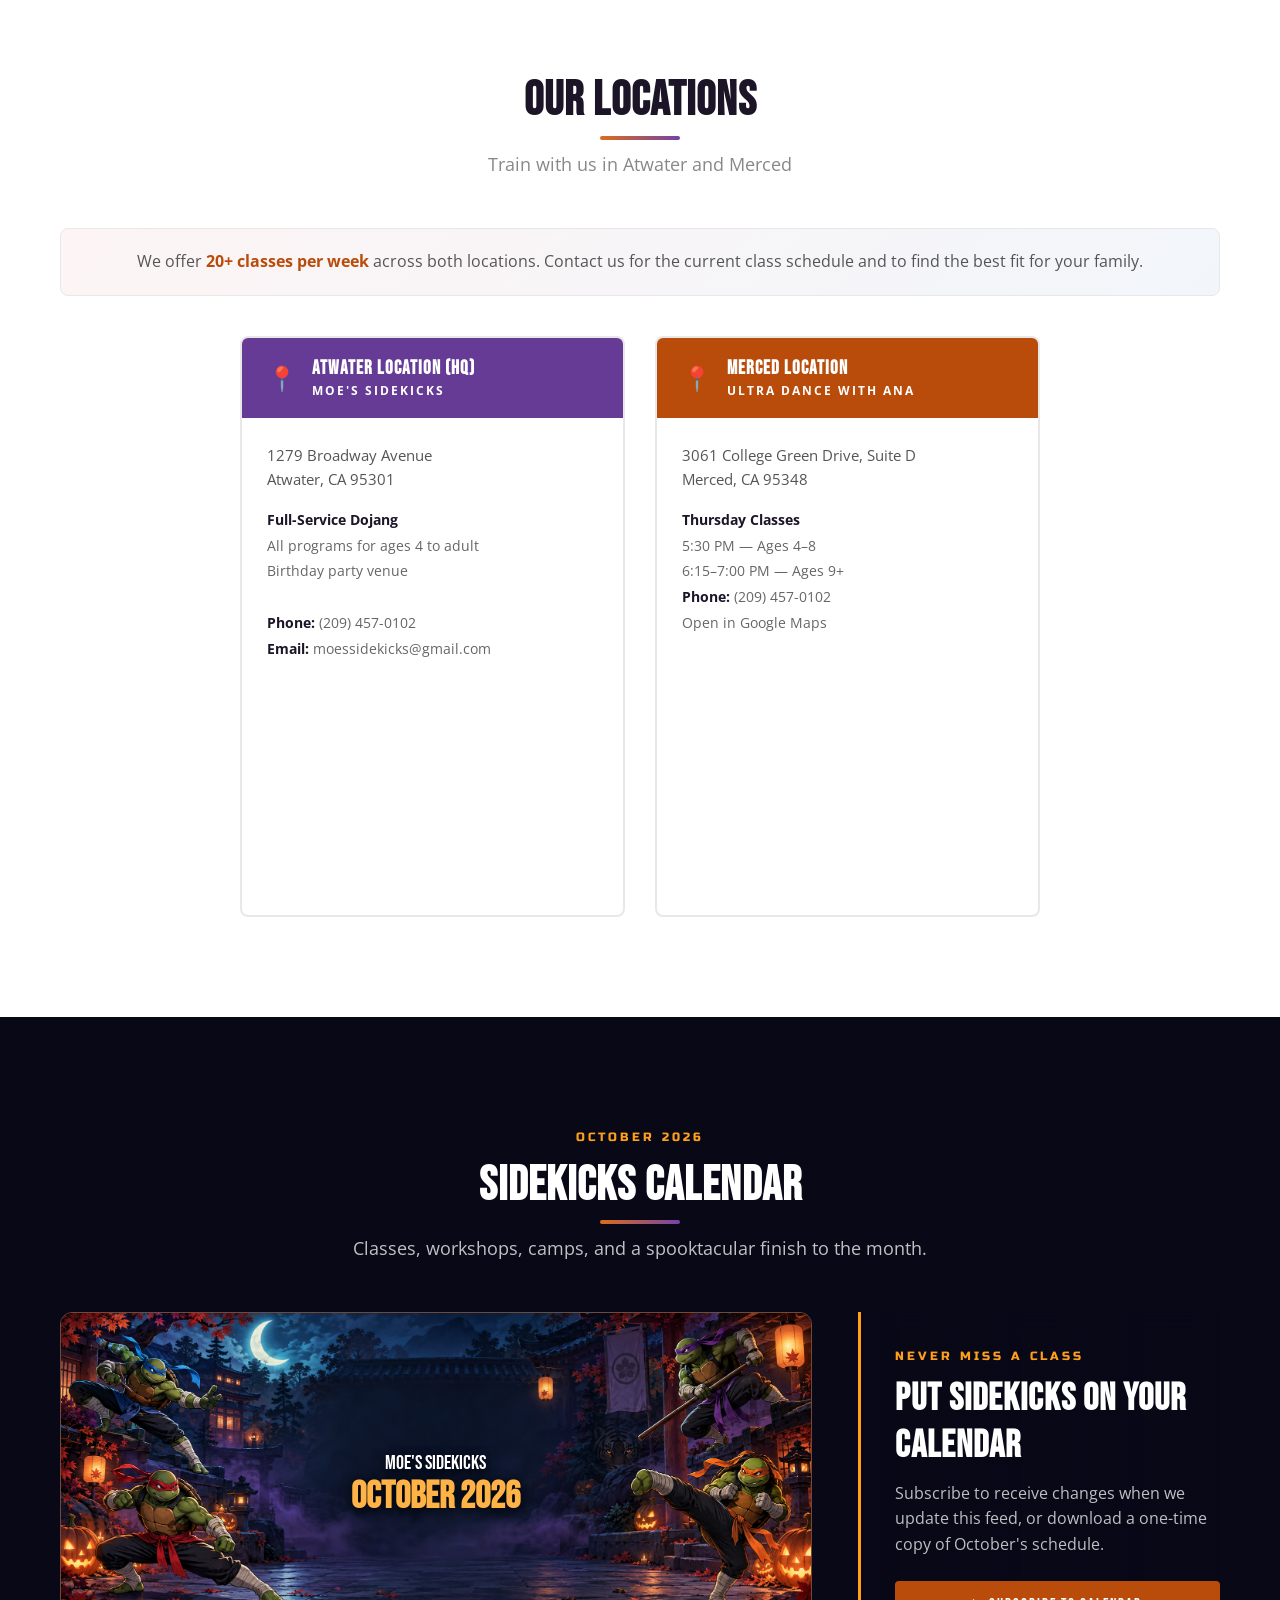
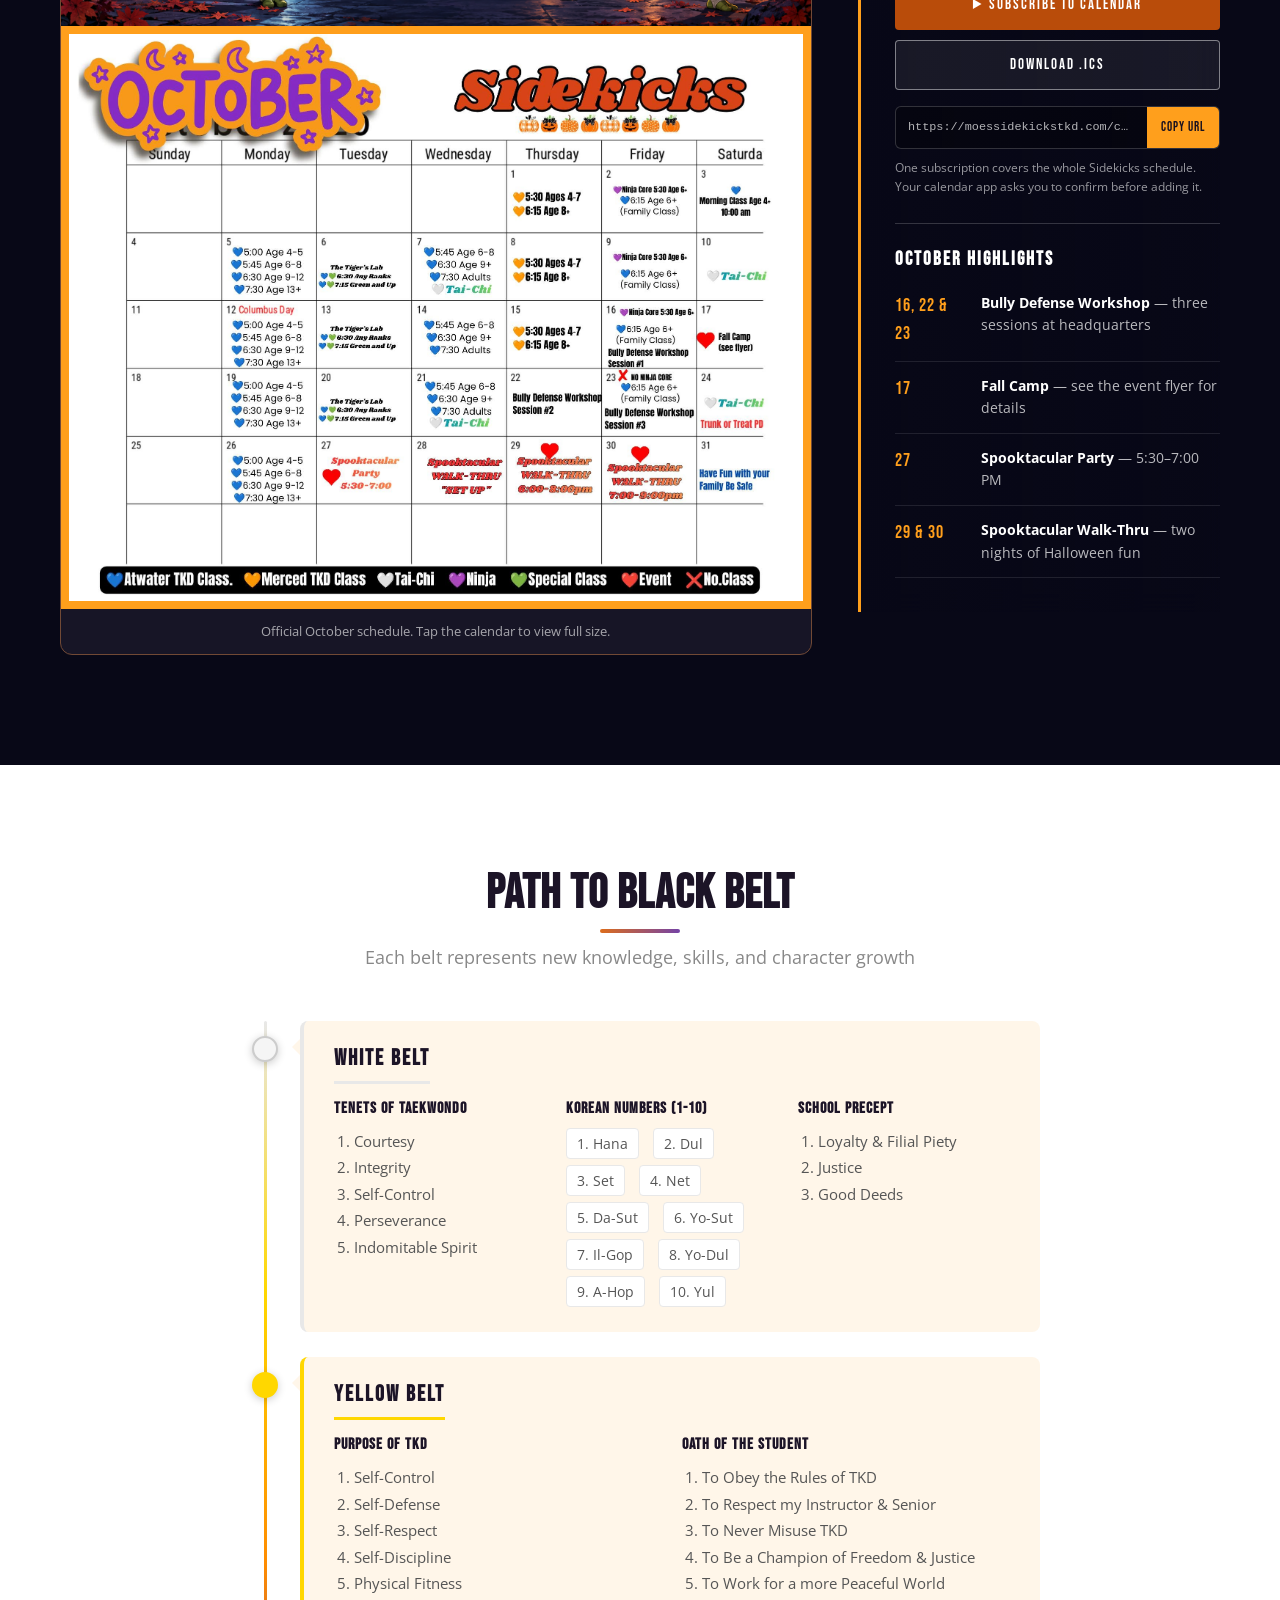
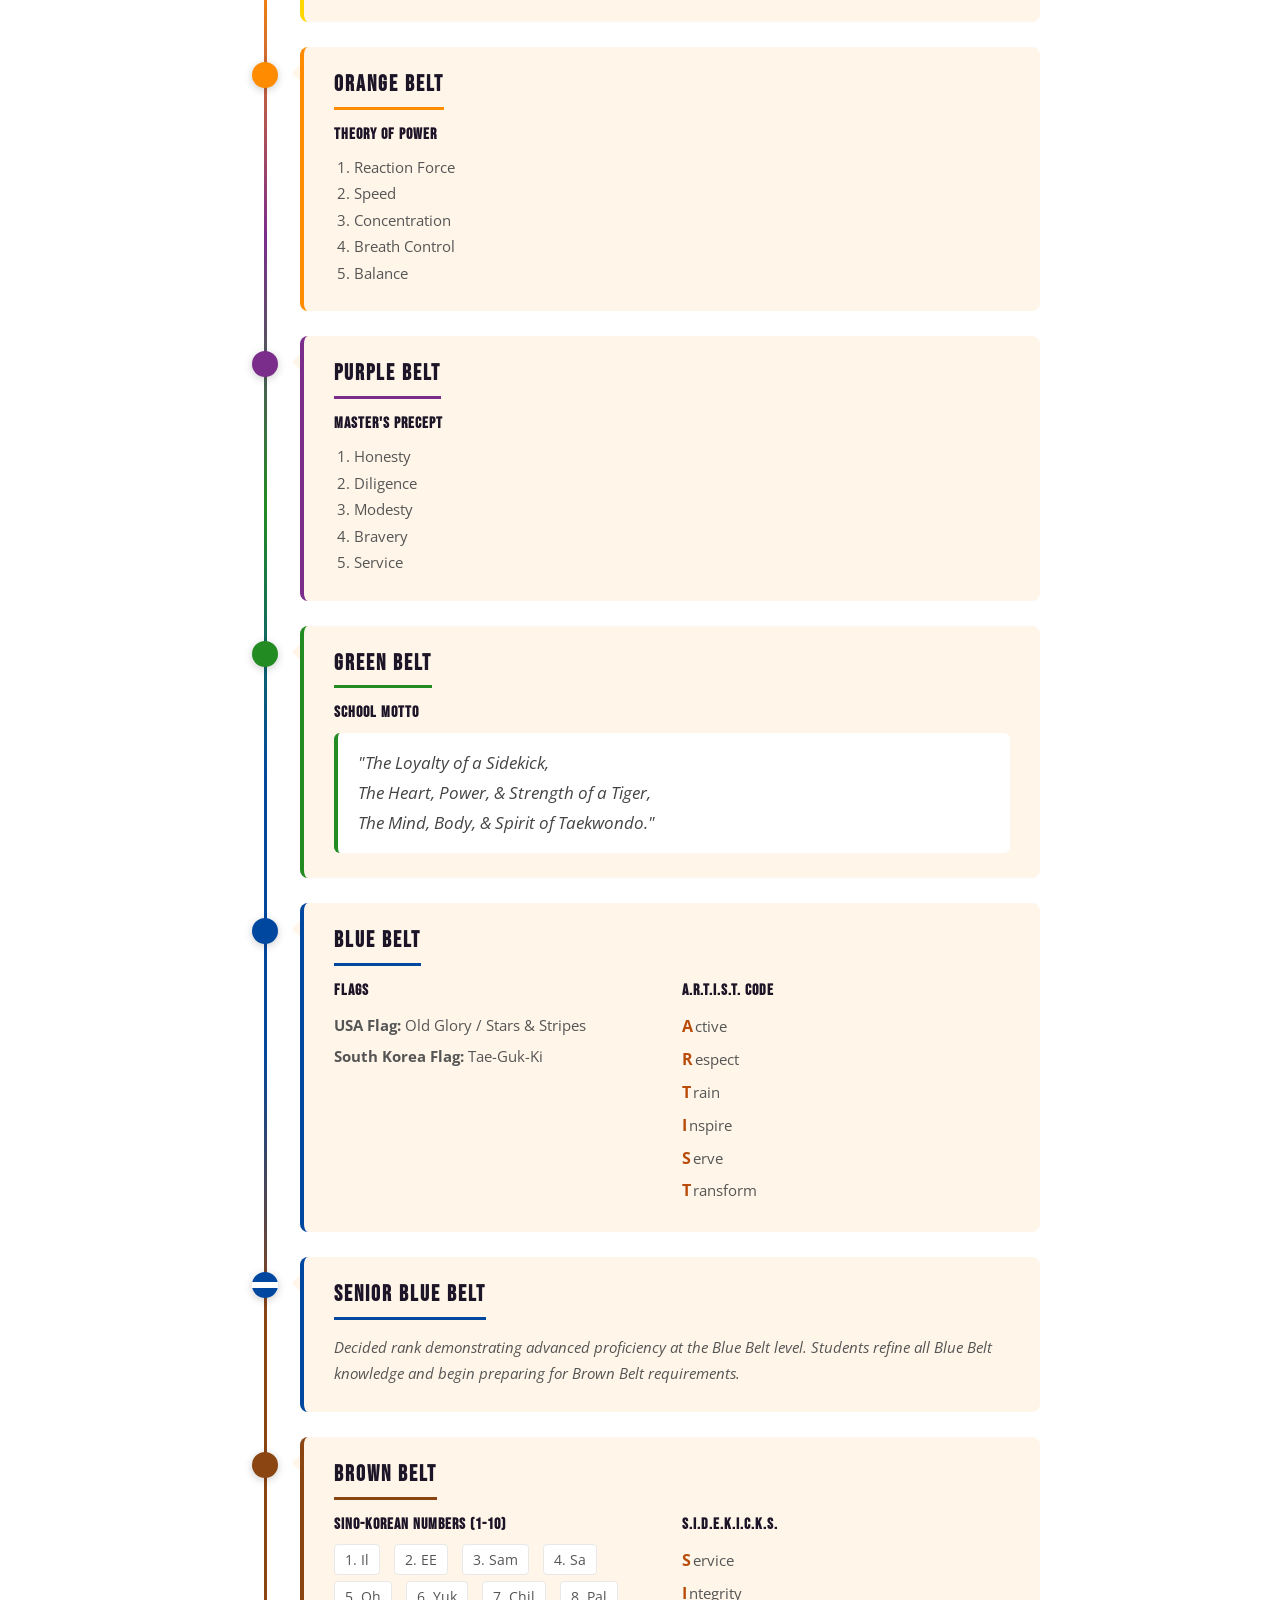
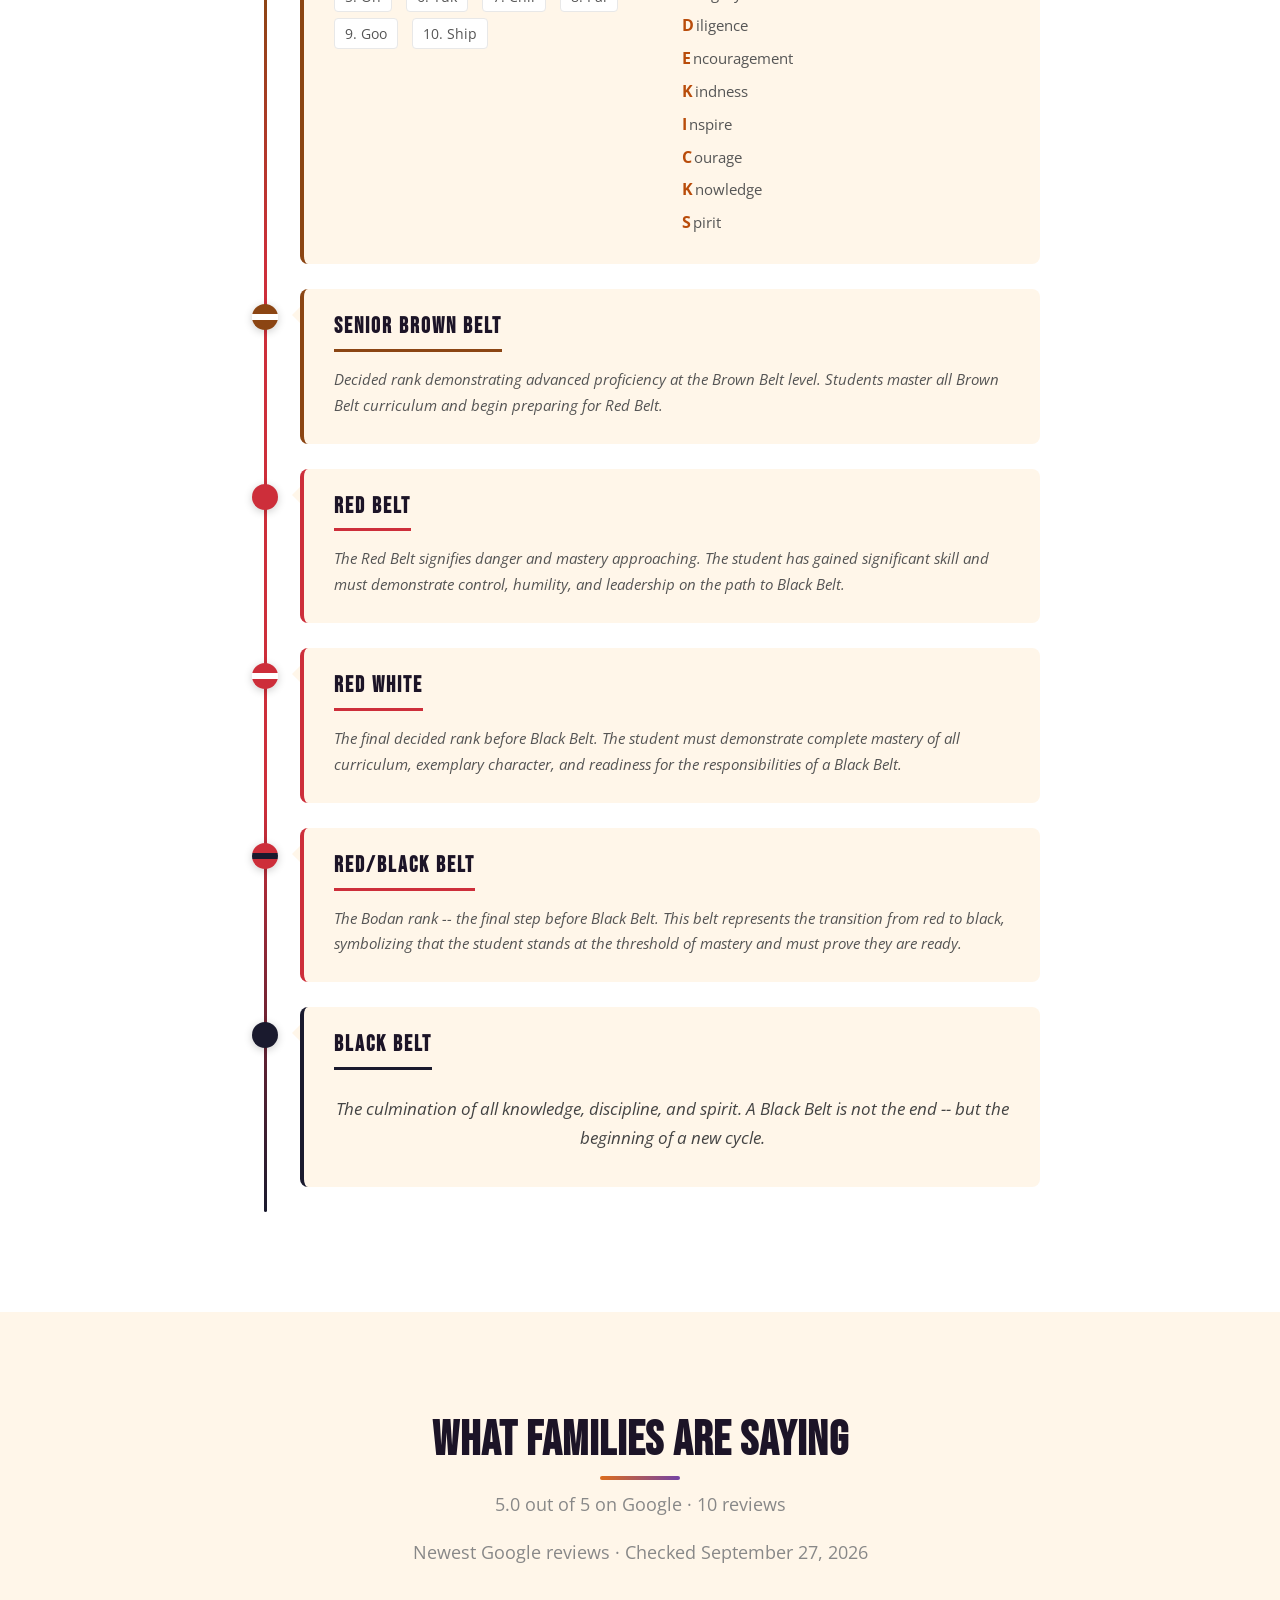
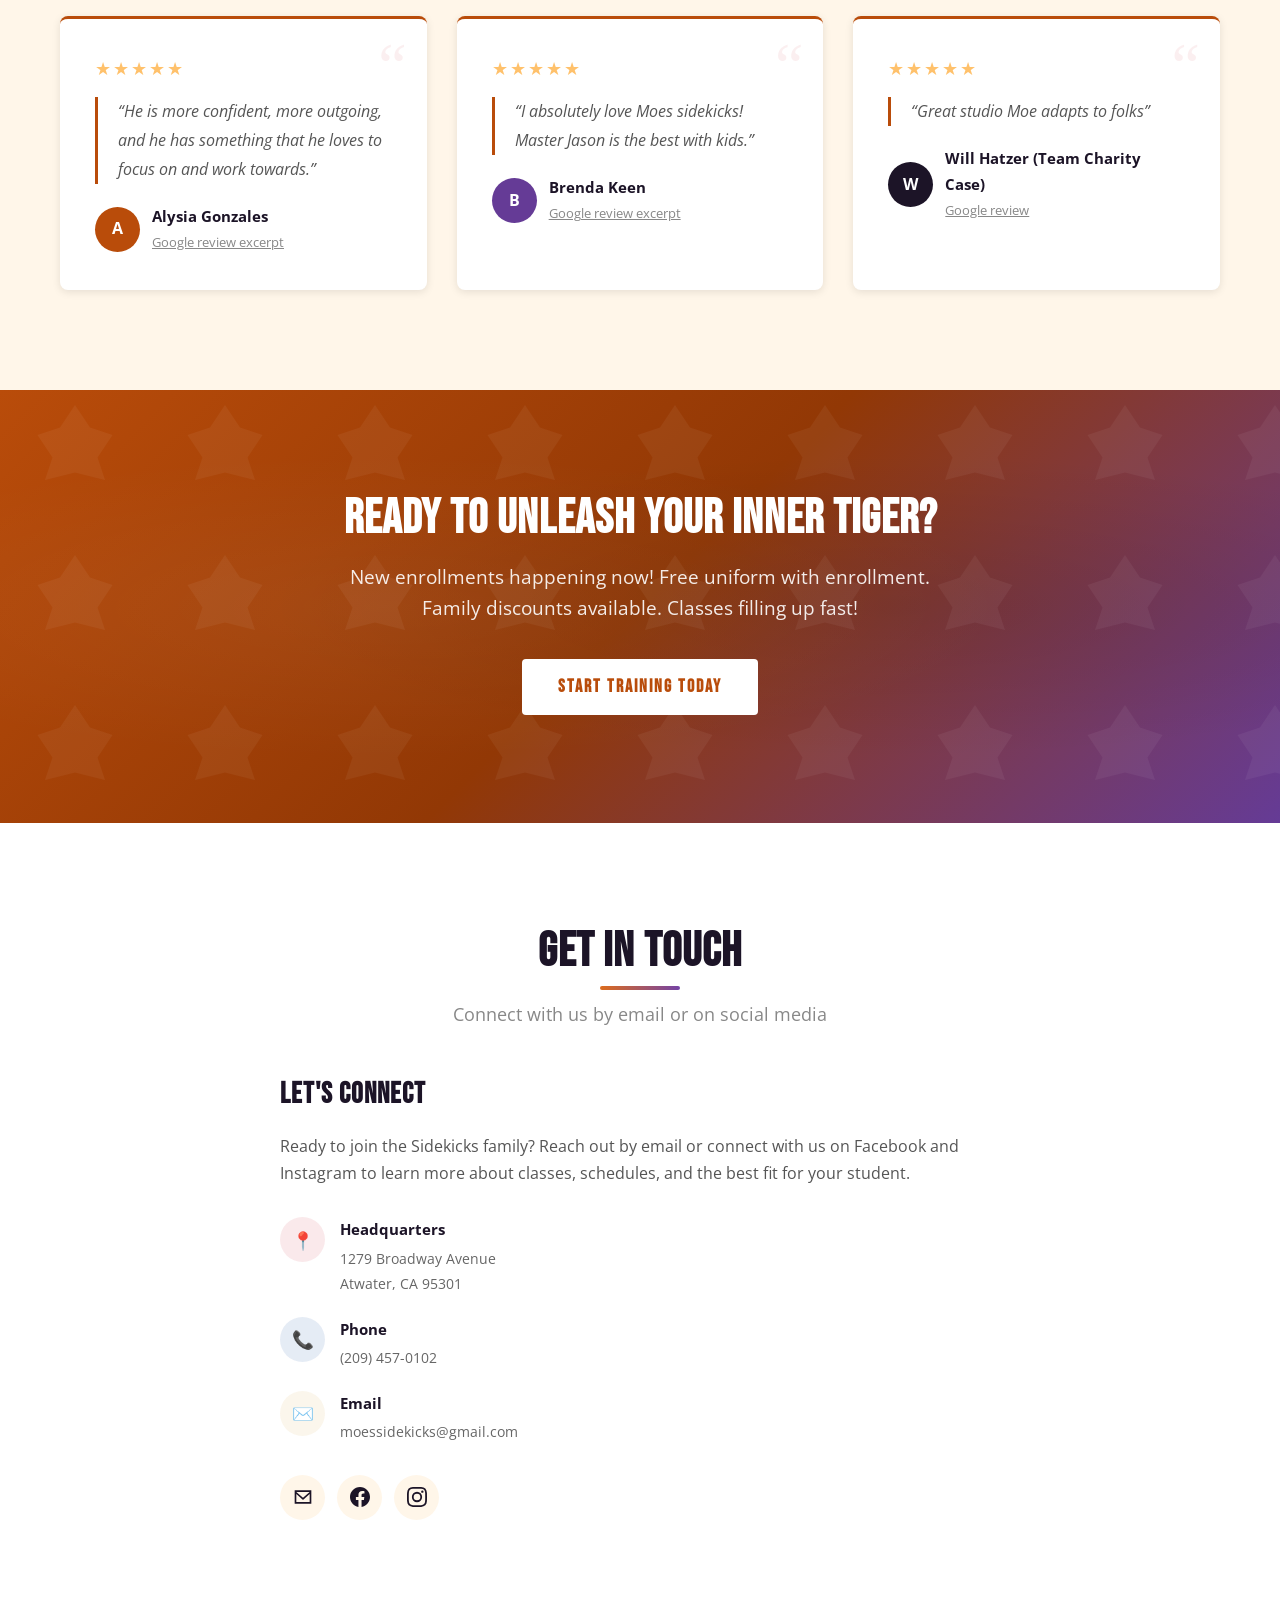
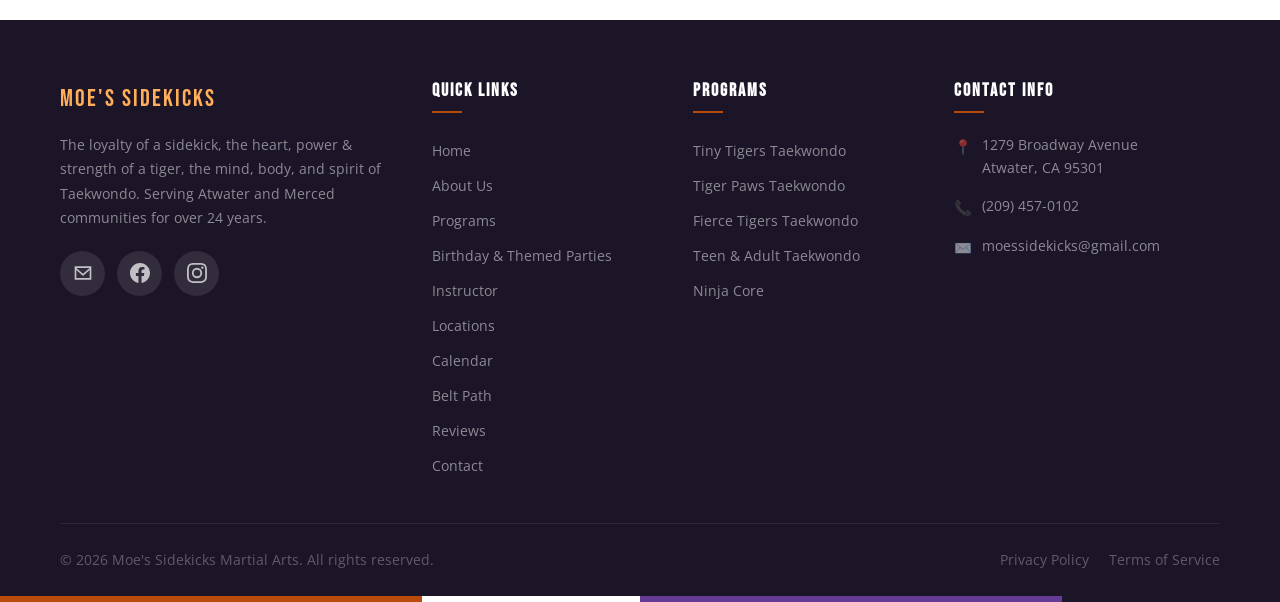
==== commit cc1a657b: "Add October one-year paid-in-full special" ====
--- a/index.html
+++ b/index.html
@@ -76,6 +76,11 @@
     .offer-card .btn { margin-top:auto;display:block;text-align:center;font-size:1.2rem;padding:14px 18px;white-space:normal; }
     .offer-card .btn:focus-visible { outline:3px solid #48236e;outline-offset:4px; }
     .offers-help { max-width:760px;margin:26px auto 0;text-align:center; }
+    .offer-card-featured { grid-column:1 / -1;display:grid;grid-template-columns:minmax(0,1fr) minmax(0,1fr);column-gap:32px;border-top-color:#d8ab36; }
+    .offer-flyer-link { grid-column:1;grid-row:1 / span 7;align-self:start; }
+    .offer-card-featured .offer-flyer-link img { width:100%;height:auto;border-radius:10px; }
+    .offer-card-featured > :not(.offer-flyer-link) { grid-column:2; }
+    @media(max-width:760px) { .offer-card-featured { display:flex; } .offer-flyer-link { margin-bottom:24px; } }
     @media(max-width:760px) { .offer-grid { grid-template-columns:1fr; } .offer-card { padding:24px; } .offer-card-header { gap:14px; } .offer-card img { width:70px;height:70px; } .offer-card h3 { font-size:1.9rem; } }
   </style>
 </head>
@@ -101,7 +106,7 @@
         <li><a href="#programs">Programs</a></li>
         <li><a href="parties.html">Parties</a></li>
         <li><a href="#memberships">Memberships</a></li>
-        <li><a href="#active-offers">Ways to Start</a></li>
+        <li><a href="#active-offers">Active Offers</a></li>
         <li><a href="#instructor">Instructor</a></li>
         <li><a href="#locations">Locations</a></li>
         <li><a href="#calendar">Calendar</a></li>
@@ -343,7 +348,7 @@
   <!-- Why Choose Us -->
   <section class="active-offers" id="active-offers" aria-labelledby="offers-heading">
     <div class="container">
-      <div class="section-title"><h2 id="offers-heading">Two Ways to Start at Sidekicks</h2><p>Come meet us for a free 15-minute visit, or get started with four weeks of training. Choose what feels right for your family.</p></div>
+      <div class="section-title"><h2 id="offers-heading">Active Offers at Sidekicks</h2><p>Explore current specials and ways to get started. Find the next step that fits your goals and your family.</p></div>
       <div id="active-offers-list" class="offer-grid"><p>Contact us for current beginner opportunities.</p></div>
       <p class="offers-help">Training in Atwater and Merced. Master Moe confirms your class schedule and start date personally. Ready to join during a visit? You can also register in person.</p>
     </div>
@@ -1099,6 +1104,6 @@
 
   <!-- Scripts -->
   <script src="js/main.js"></script>
-  <script src="js/offers.js?v=20260928-two-ways"></script>
+  <script src="js/offers.js?v=20261003-one-year"></script>
 </body>
 </html>
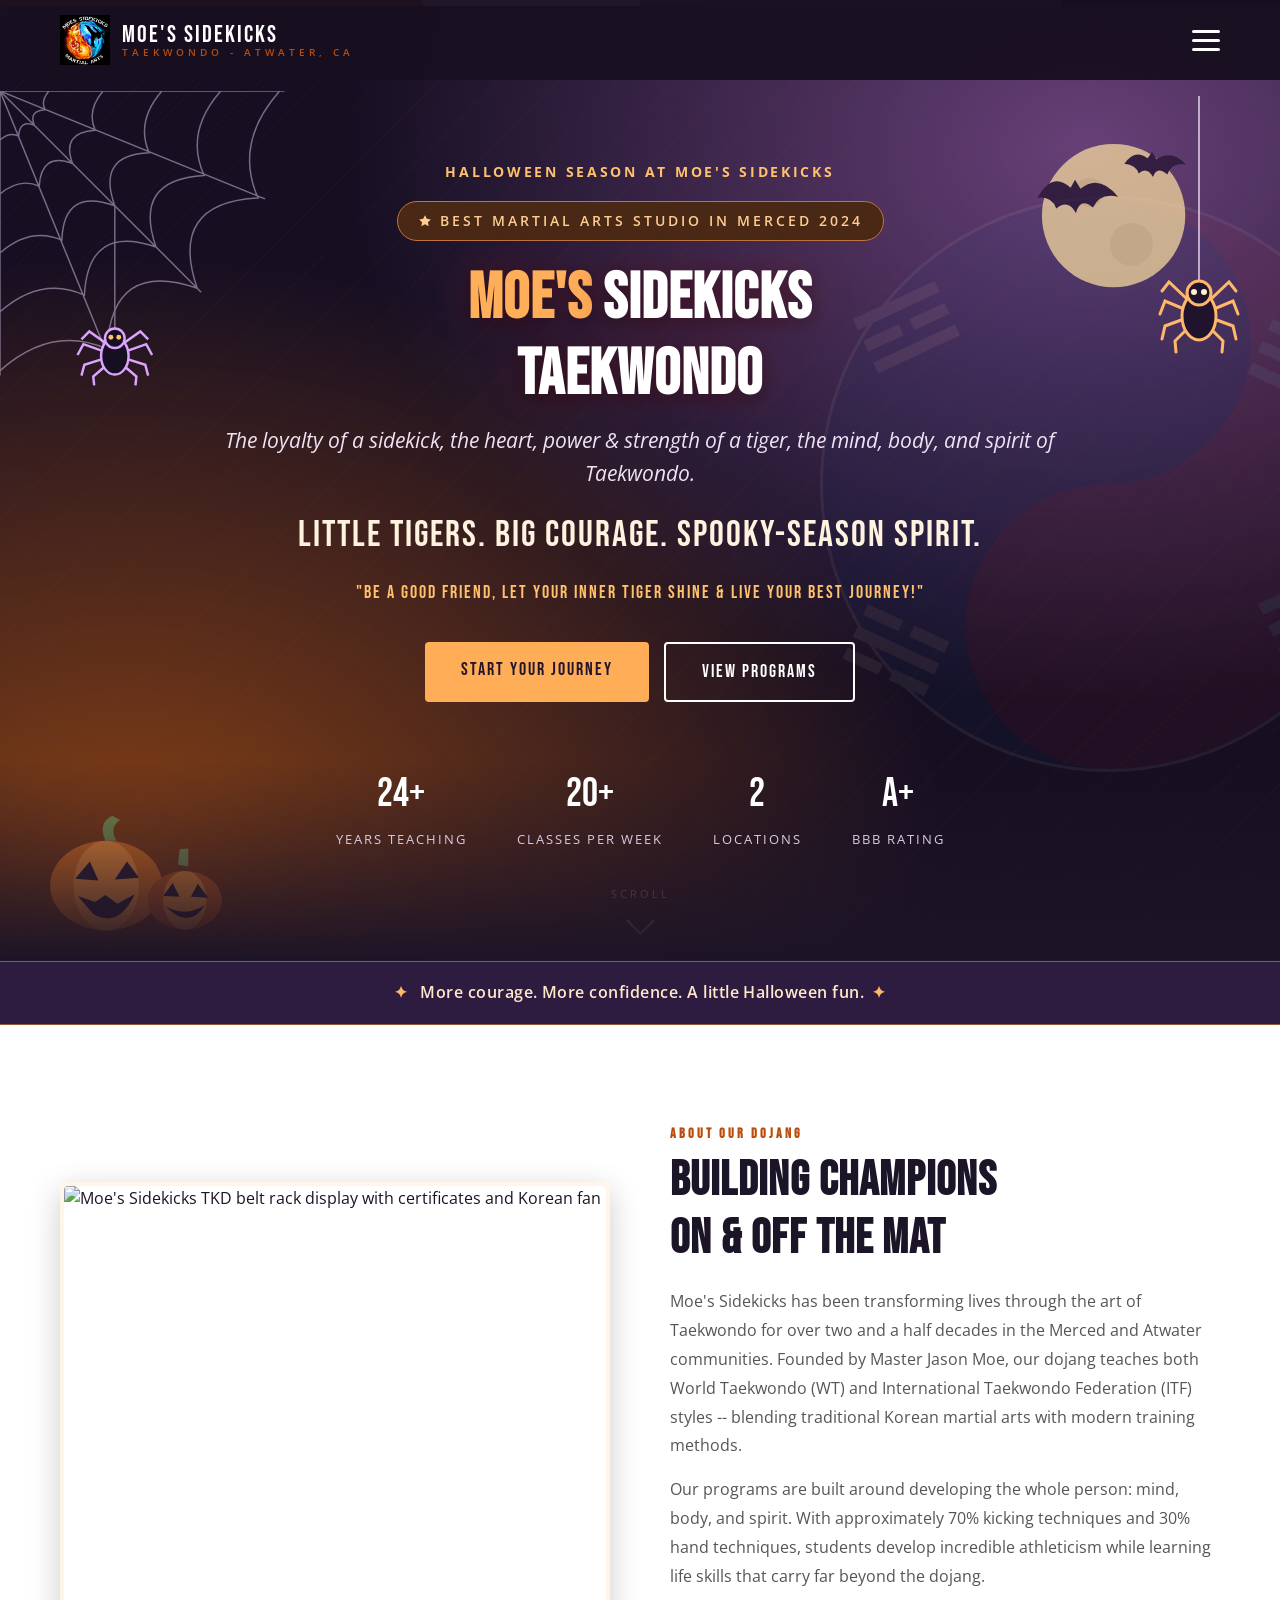
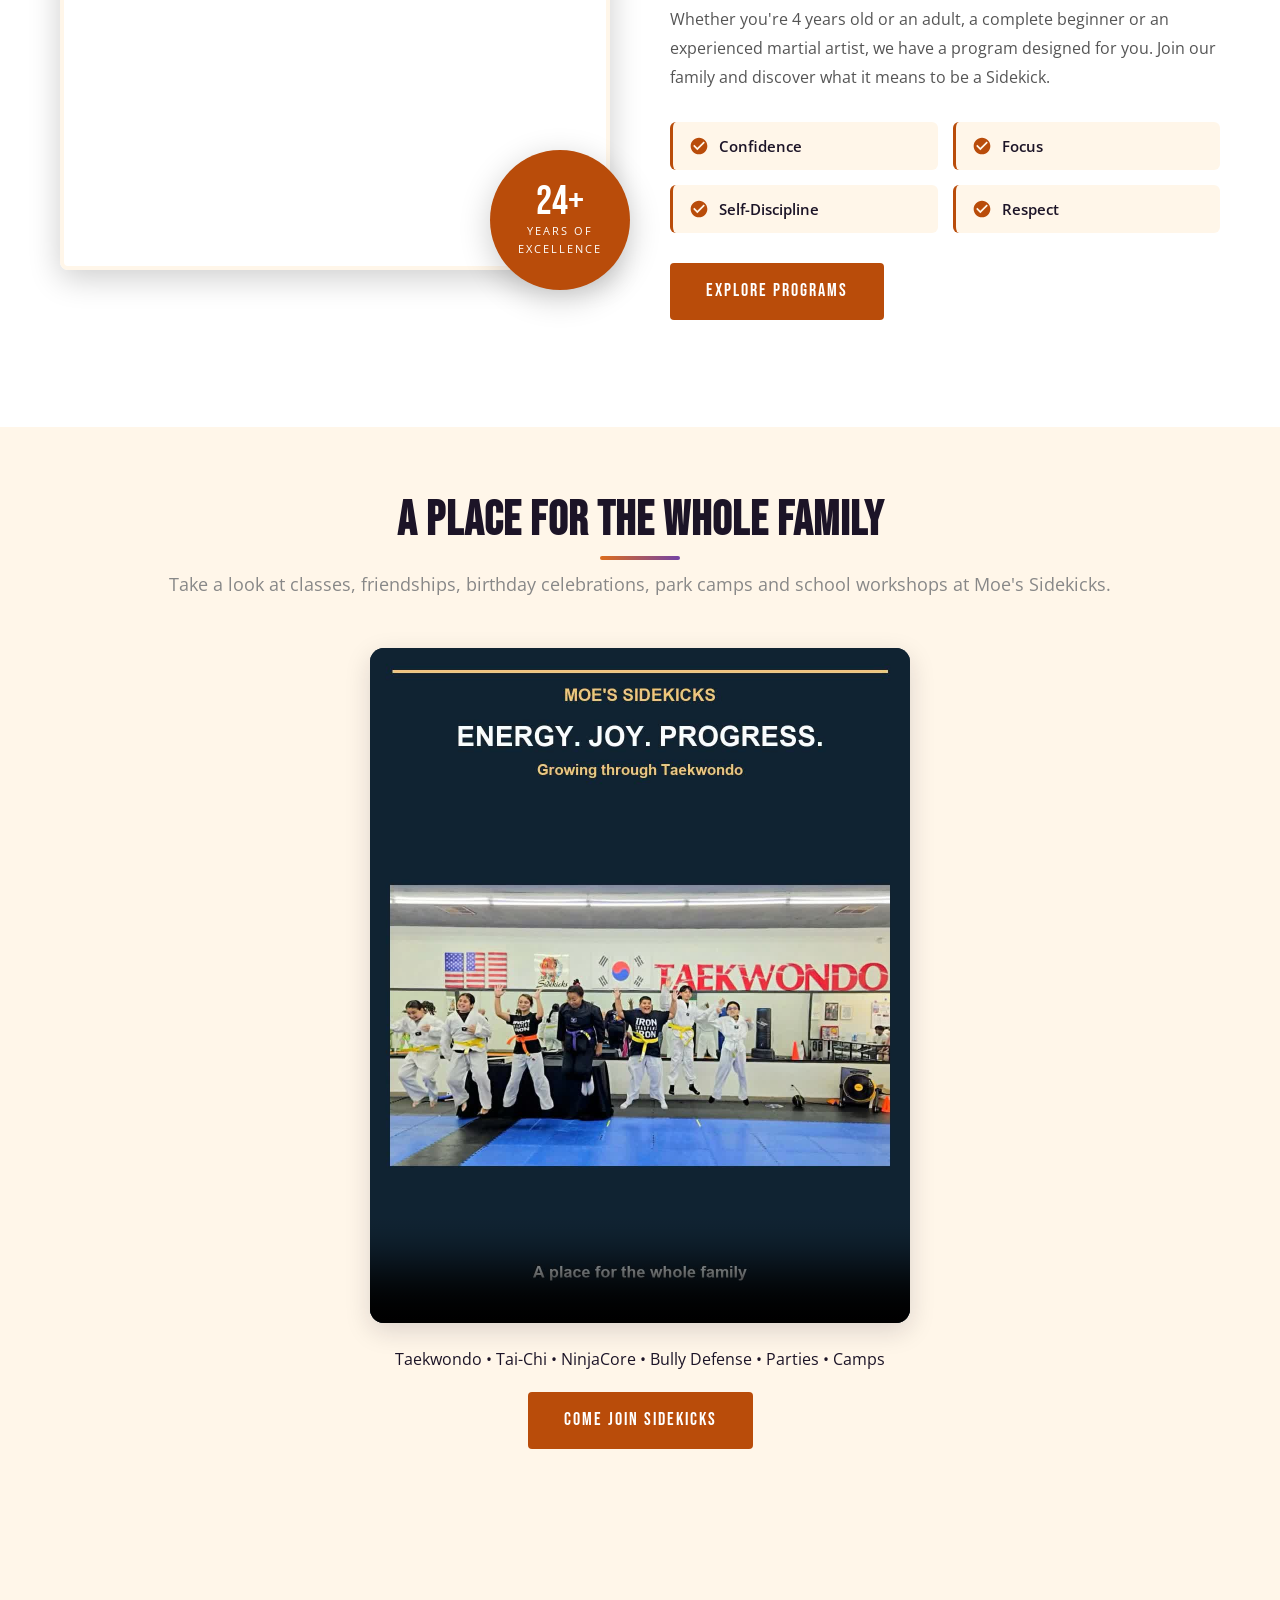
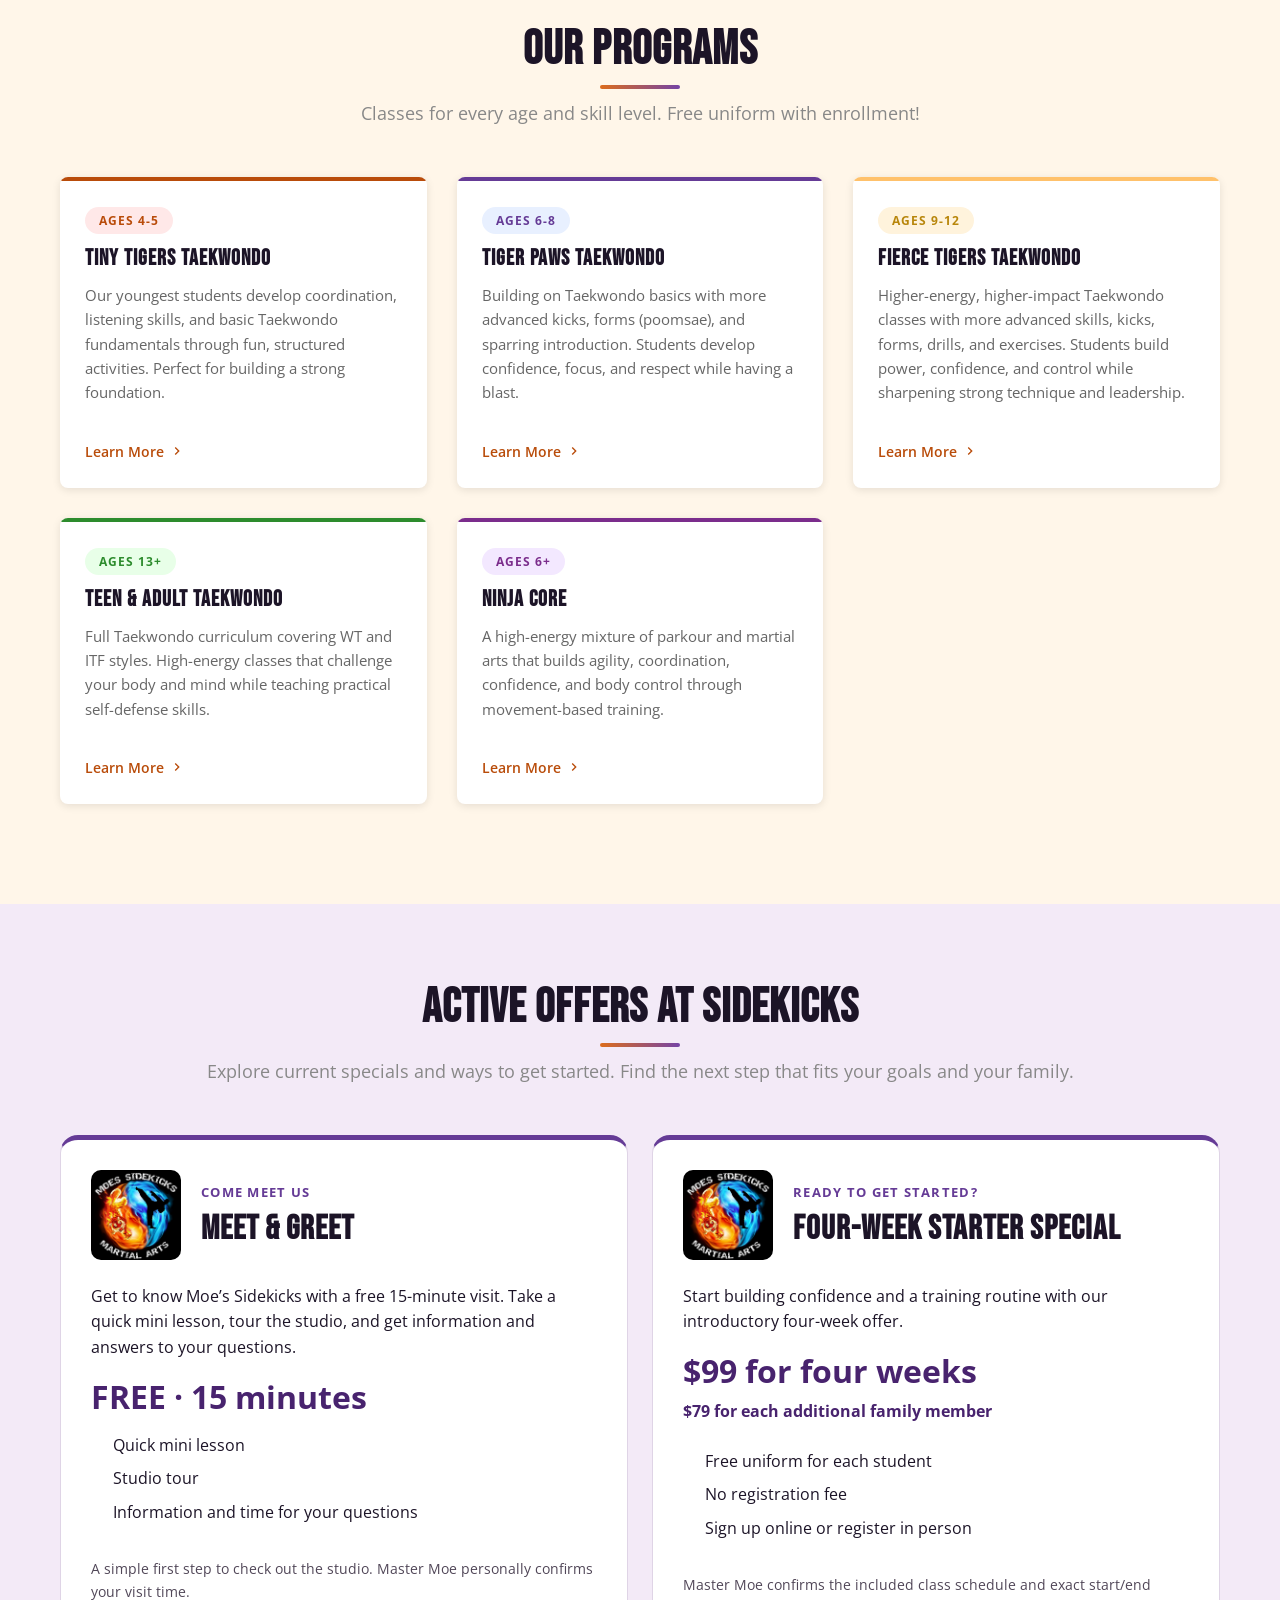
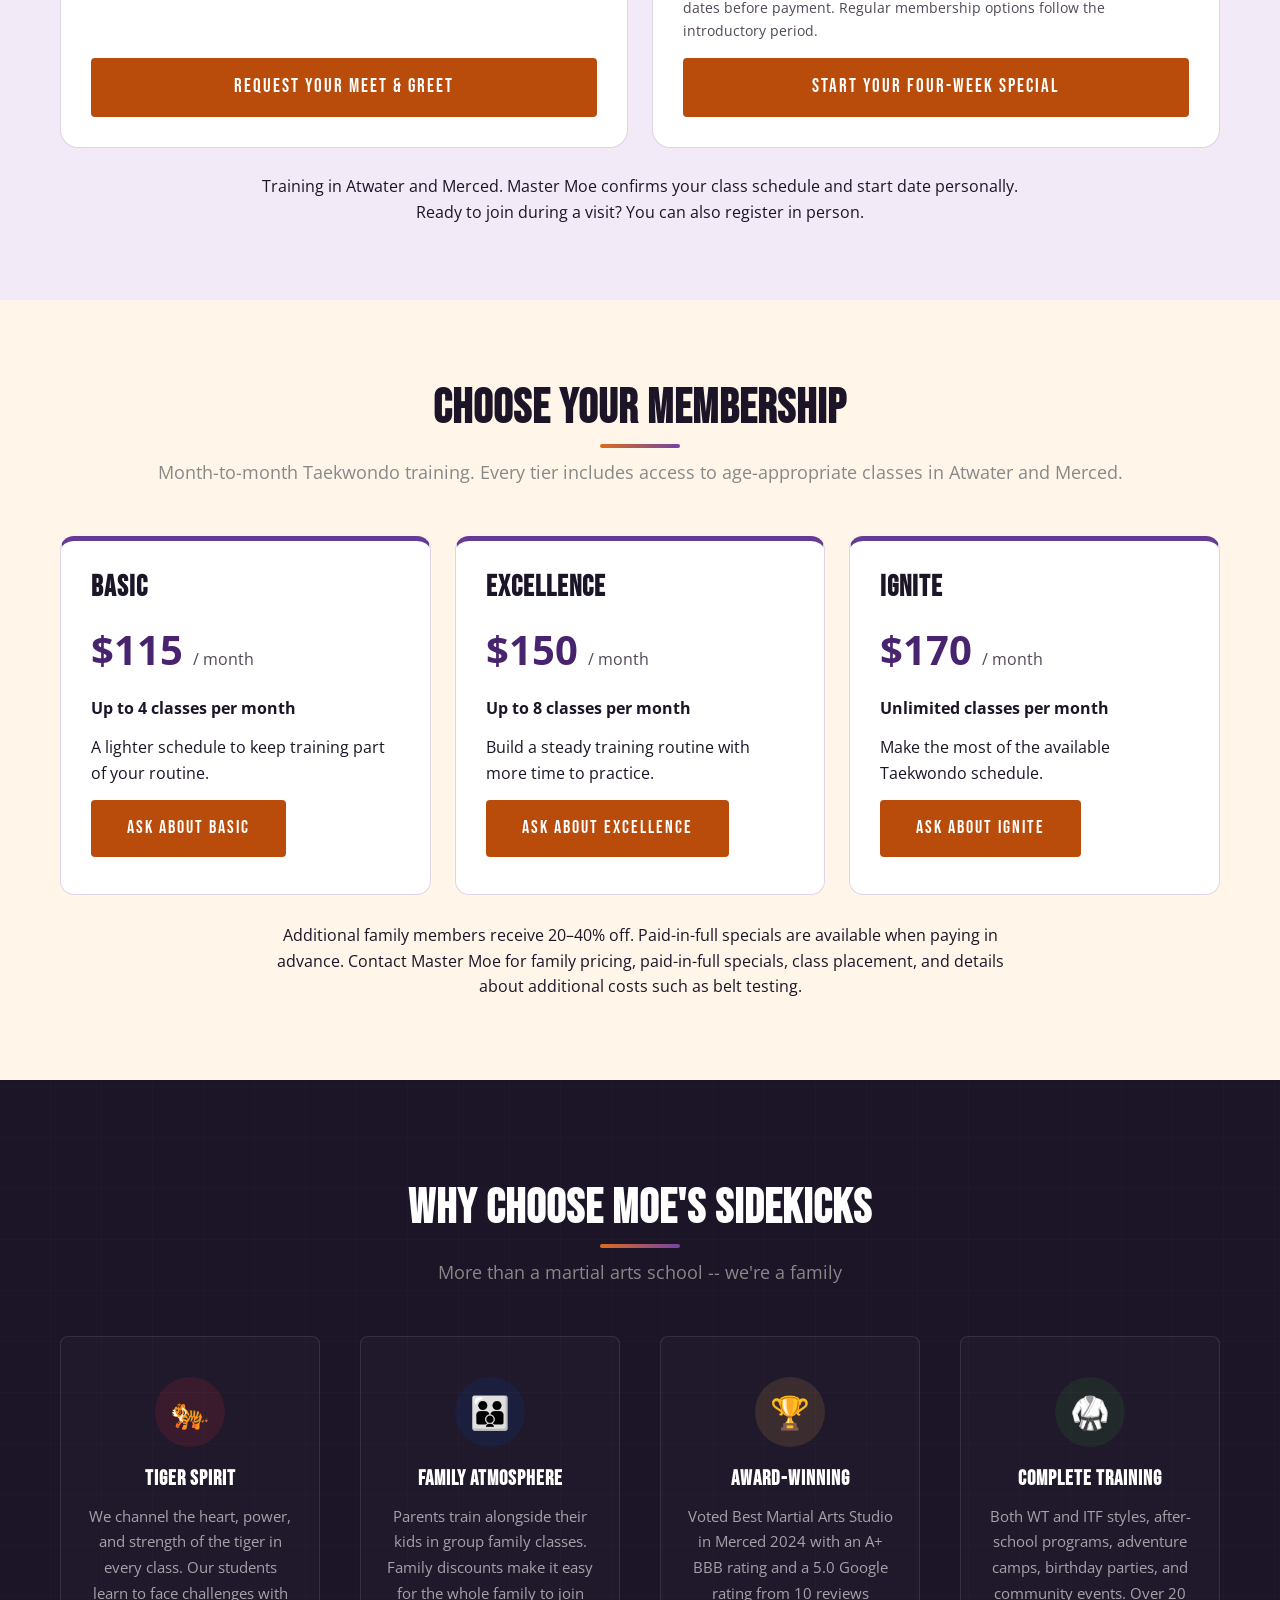
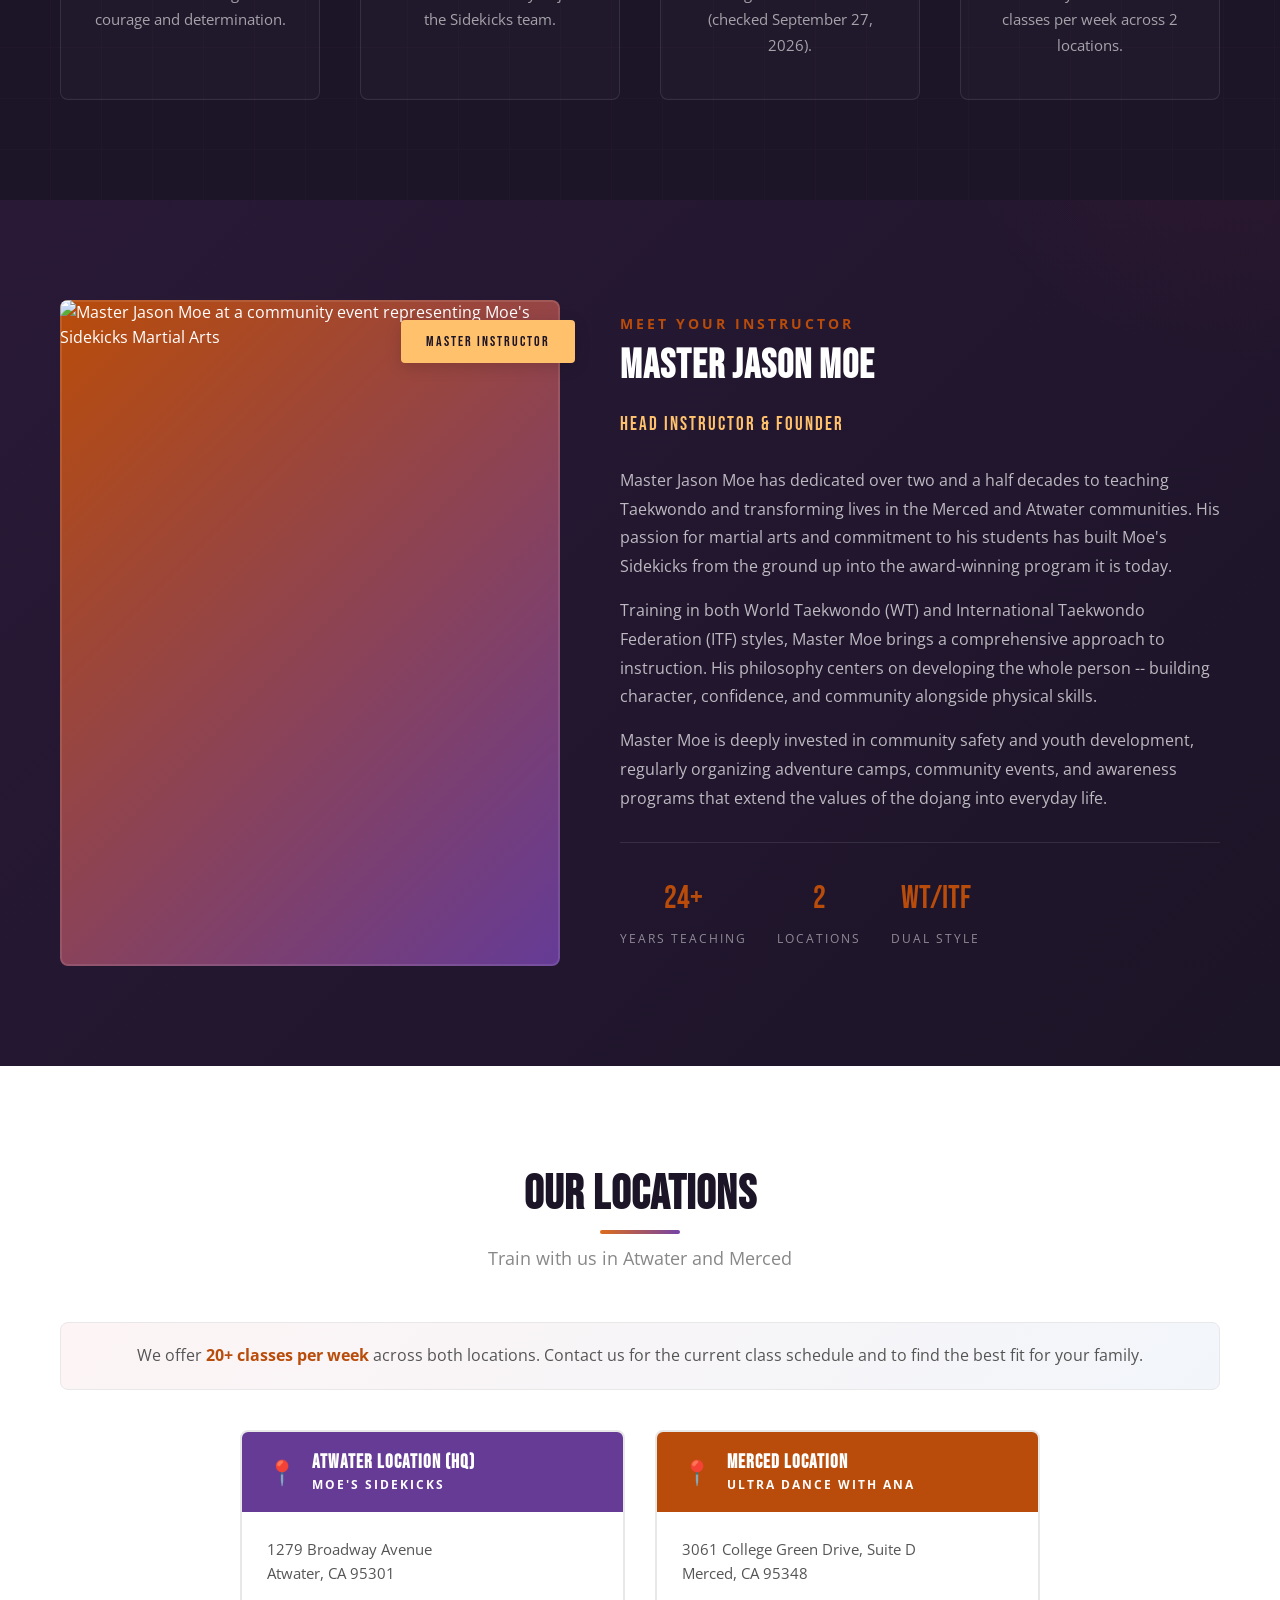
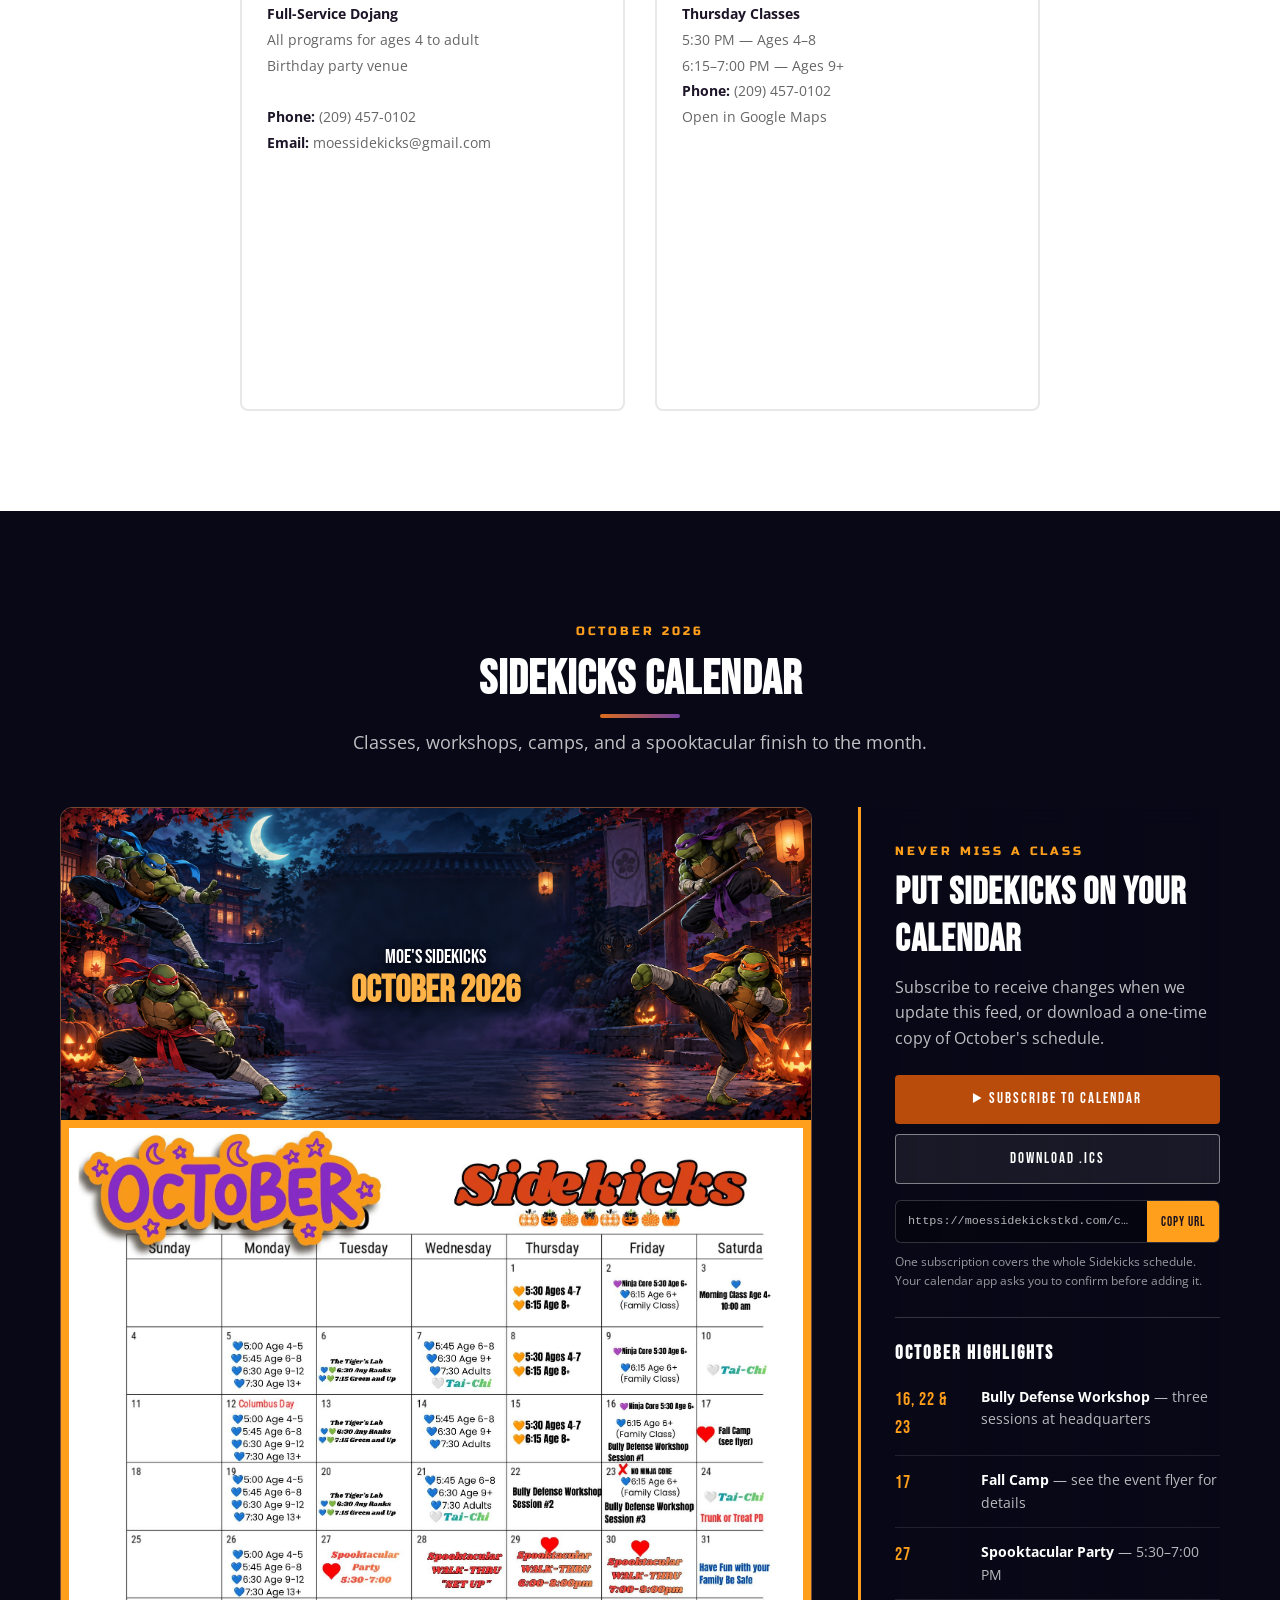
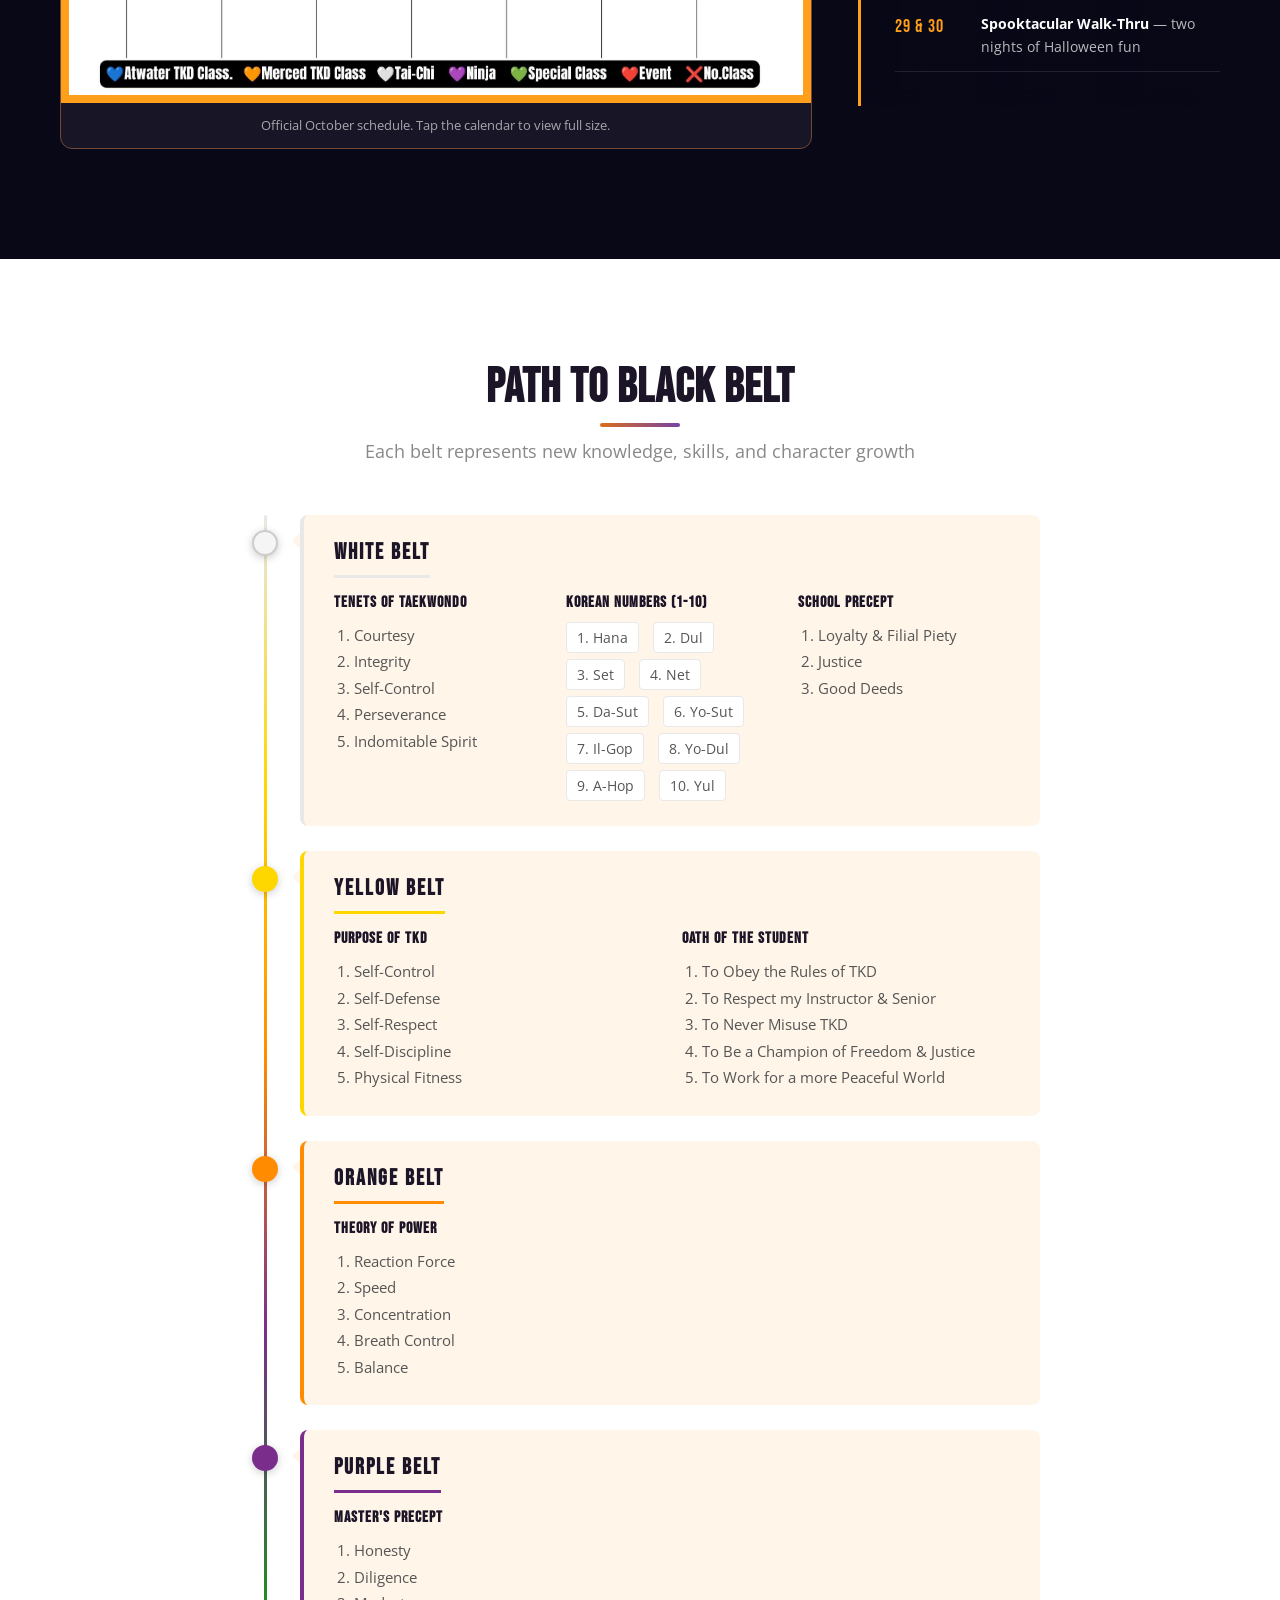
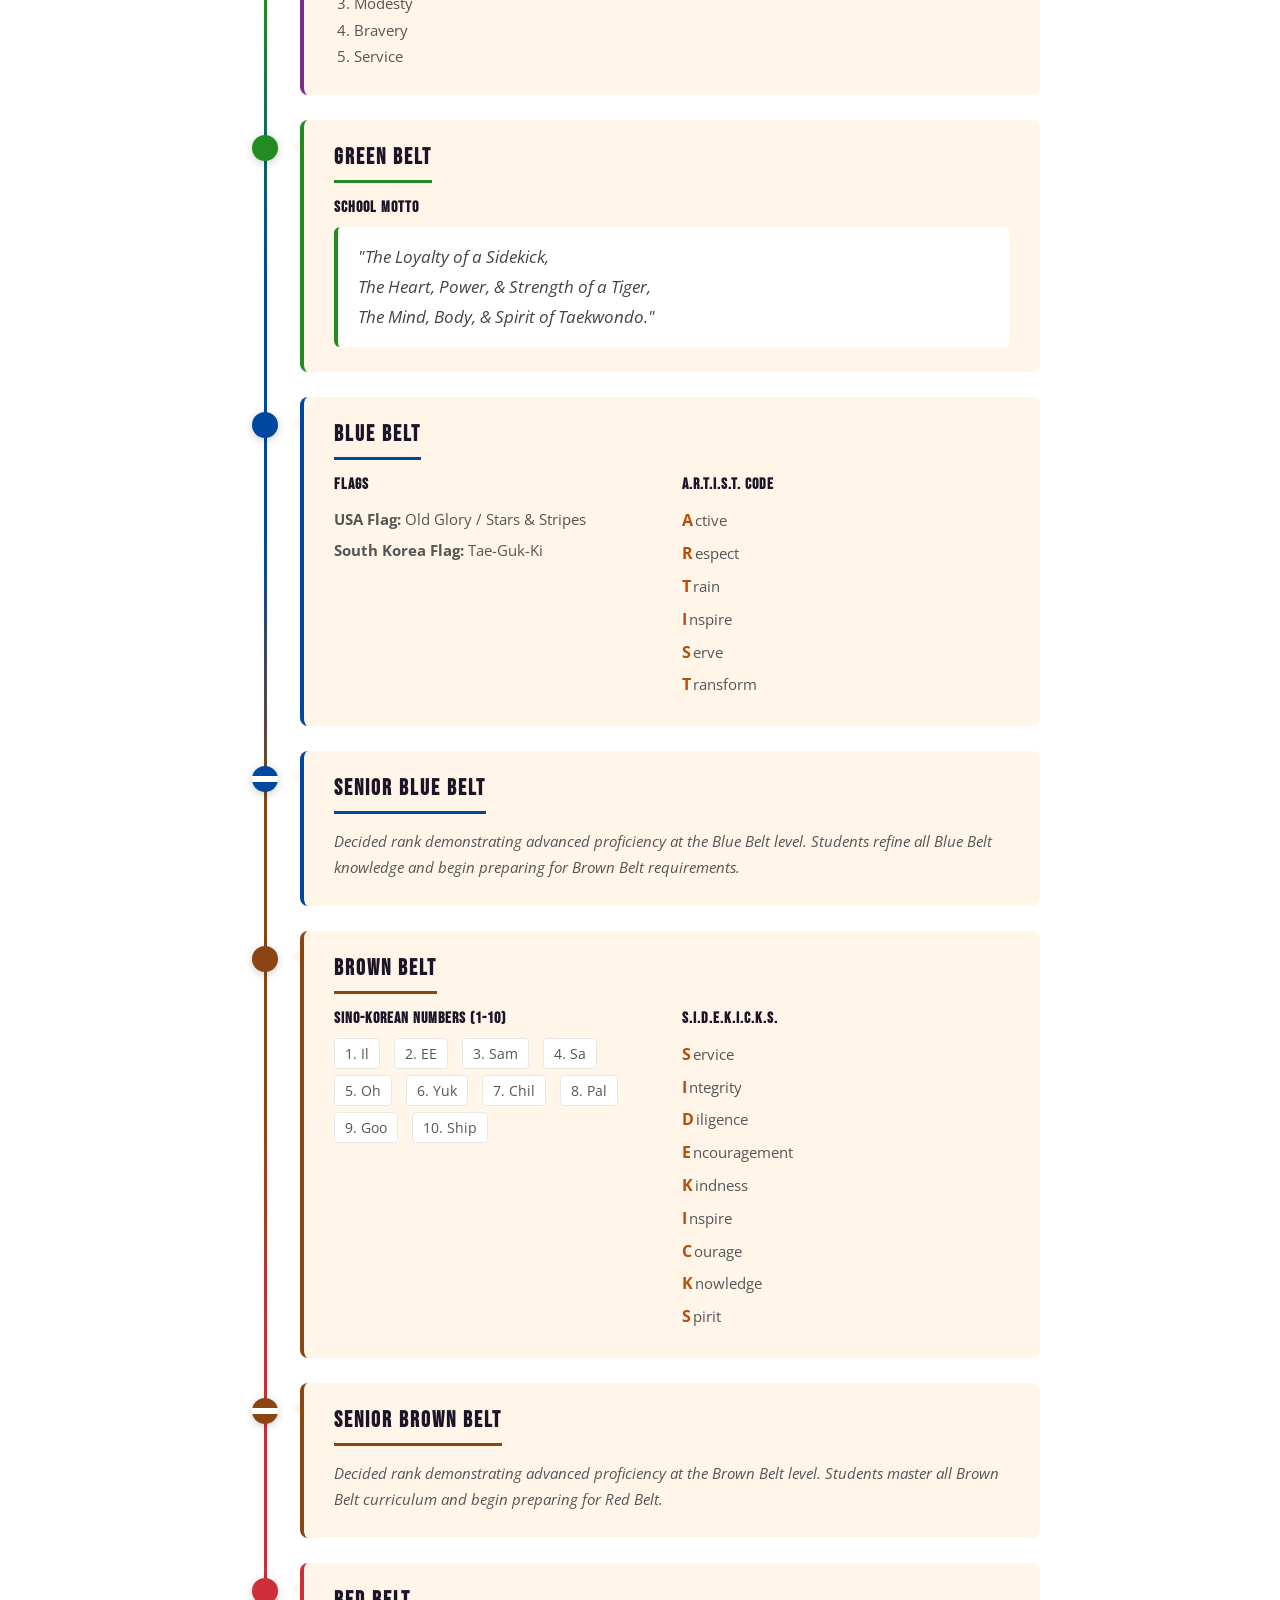
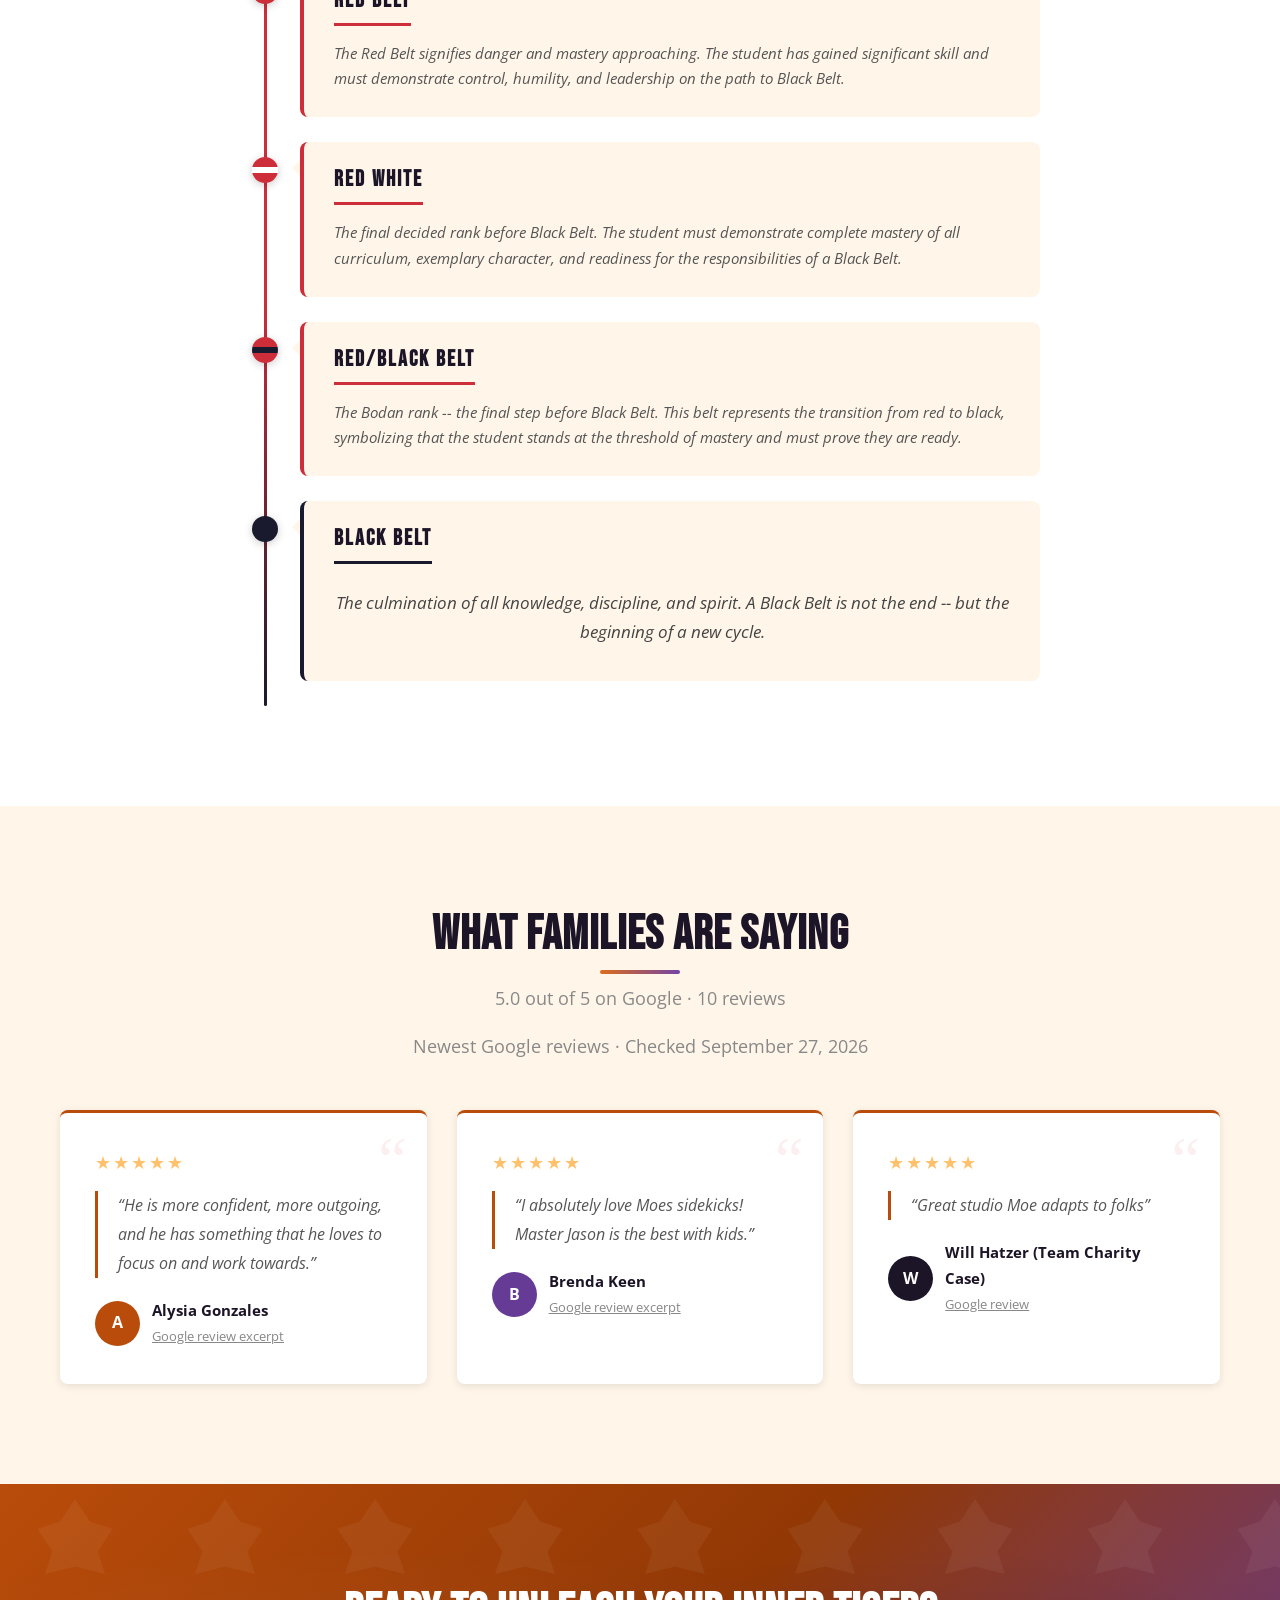
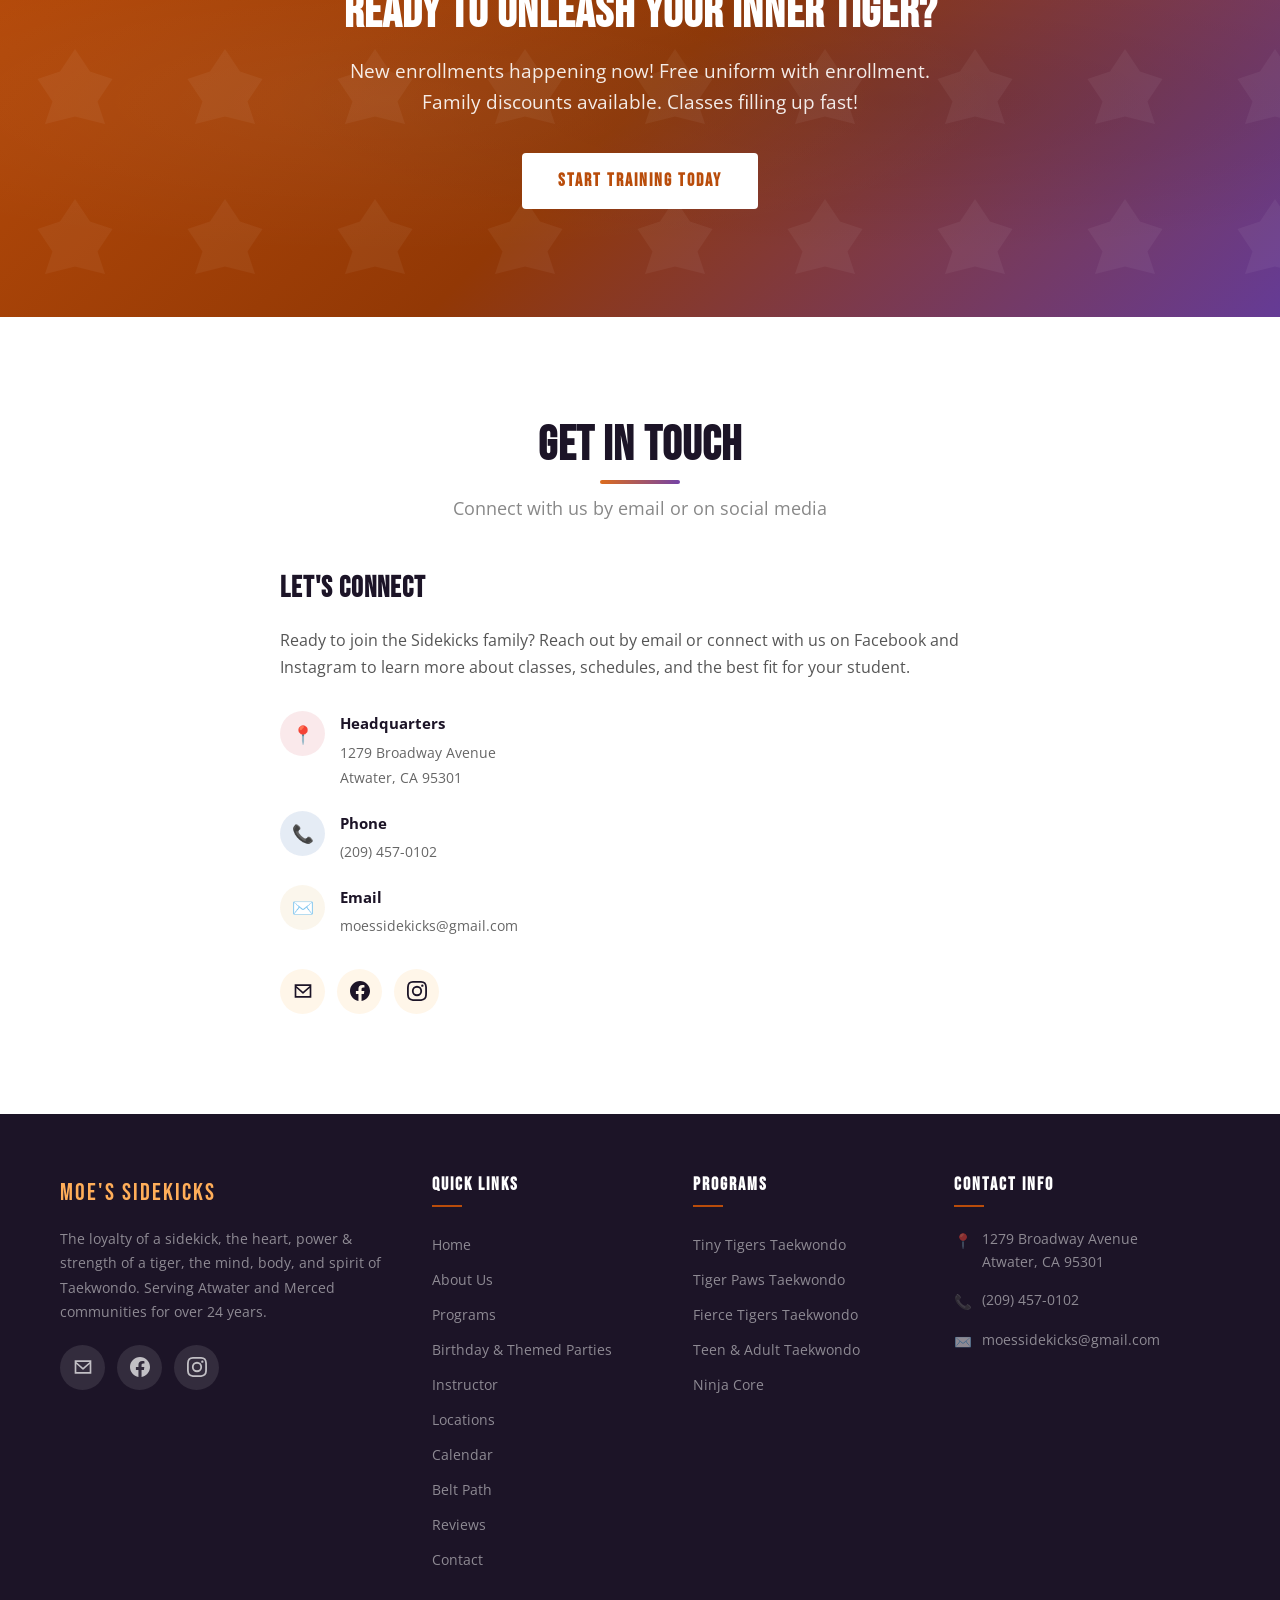
==== commit bba60e01: "Add approved Sidekicks family overview video" ====
--- a/index.html
+++ b/index.html
@@ -278,7 +278,22 @@
     </div>
   </section>
 
-  <!-- Programs Section -->
+  <section class="sidekicks-video" id="sidekicks-in-action" aria-labelledby="sidekicks-video-title" style="padding:65px 0;background:#fff6e9;">
+    <div class="container">
+      <div class="section-title">
+        <h2 id="sidekicks-video-title">A Place for the Whole Family</h2>
+        <p>Take a look at classes, friendships, birthday celebrations, park camps and school workshops at Moe's Sidekicks.</p>
+      </div>
+      <video controls playsinline preload="none" poster="images/sidekicks-family-video-poster.jpg" width="1080" height="1350" aria-label="Moe's Sidekicks classes and family activities" style="display:block;width:100%;max-width:540px;height:auto;margin:0 auto;border-radius:14px;background:#102333;box-shadow:0 8px 26px rgba(28,20,39,.15);">
+        <source src="media/sidekicks-family-overview.mp4" type="video/mp4">
+        <p><a href="media/sidekicks-family-overview.mp4">Watch the Sidekicks video</a>.</p>
+      </video>
+      <p style="max-width:760px;margin:24px auto 0;text-align:center;">Taekwondo &bull; Tai-Chi &bull; NinjaCore &bull; Bully Defense &bull; Parties &bull; Camps</p>
+      <p style="margin:20px 0 0;text-align:center;"><a href="#contact" class="btn btn-primary">Come Join Sidekicks</a></p>
+    </div>
+  </section>
+
+  <!-- Programs Section -->
   <section class="programs" id="programs">
     <div class="container">
       <div class="section-title fade-in">
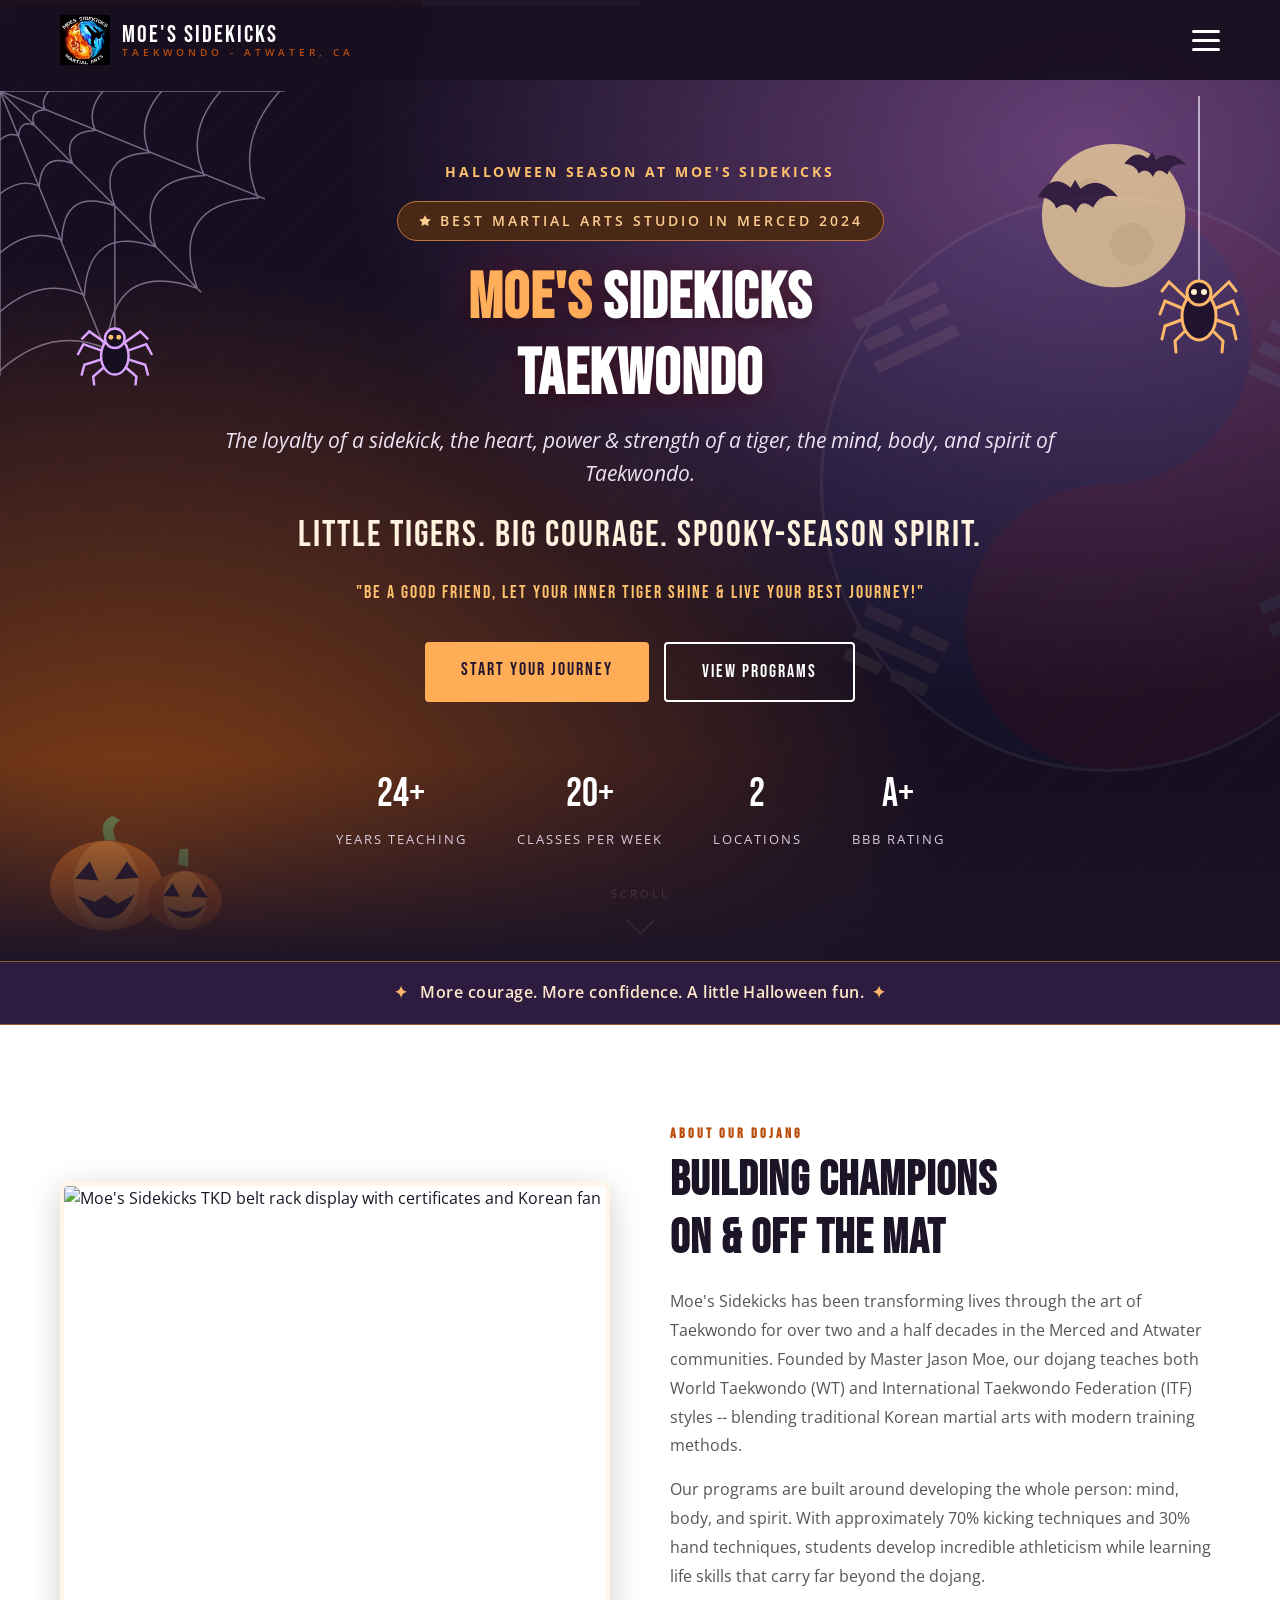
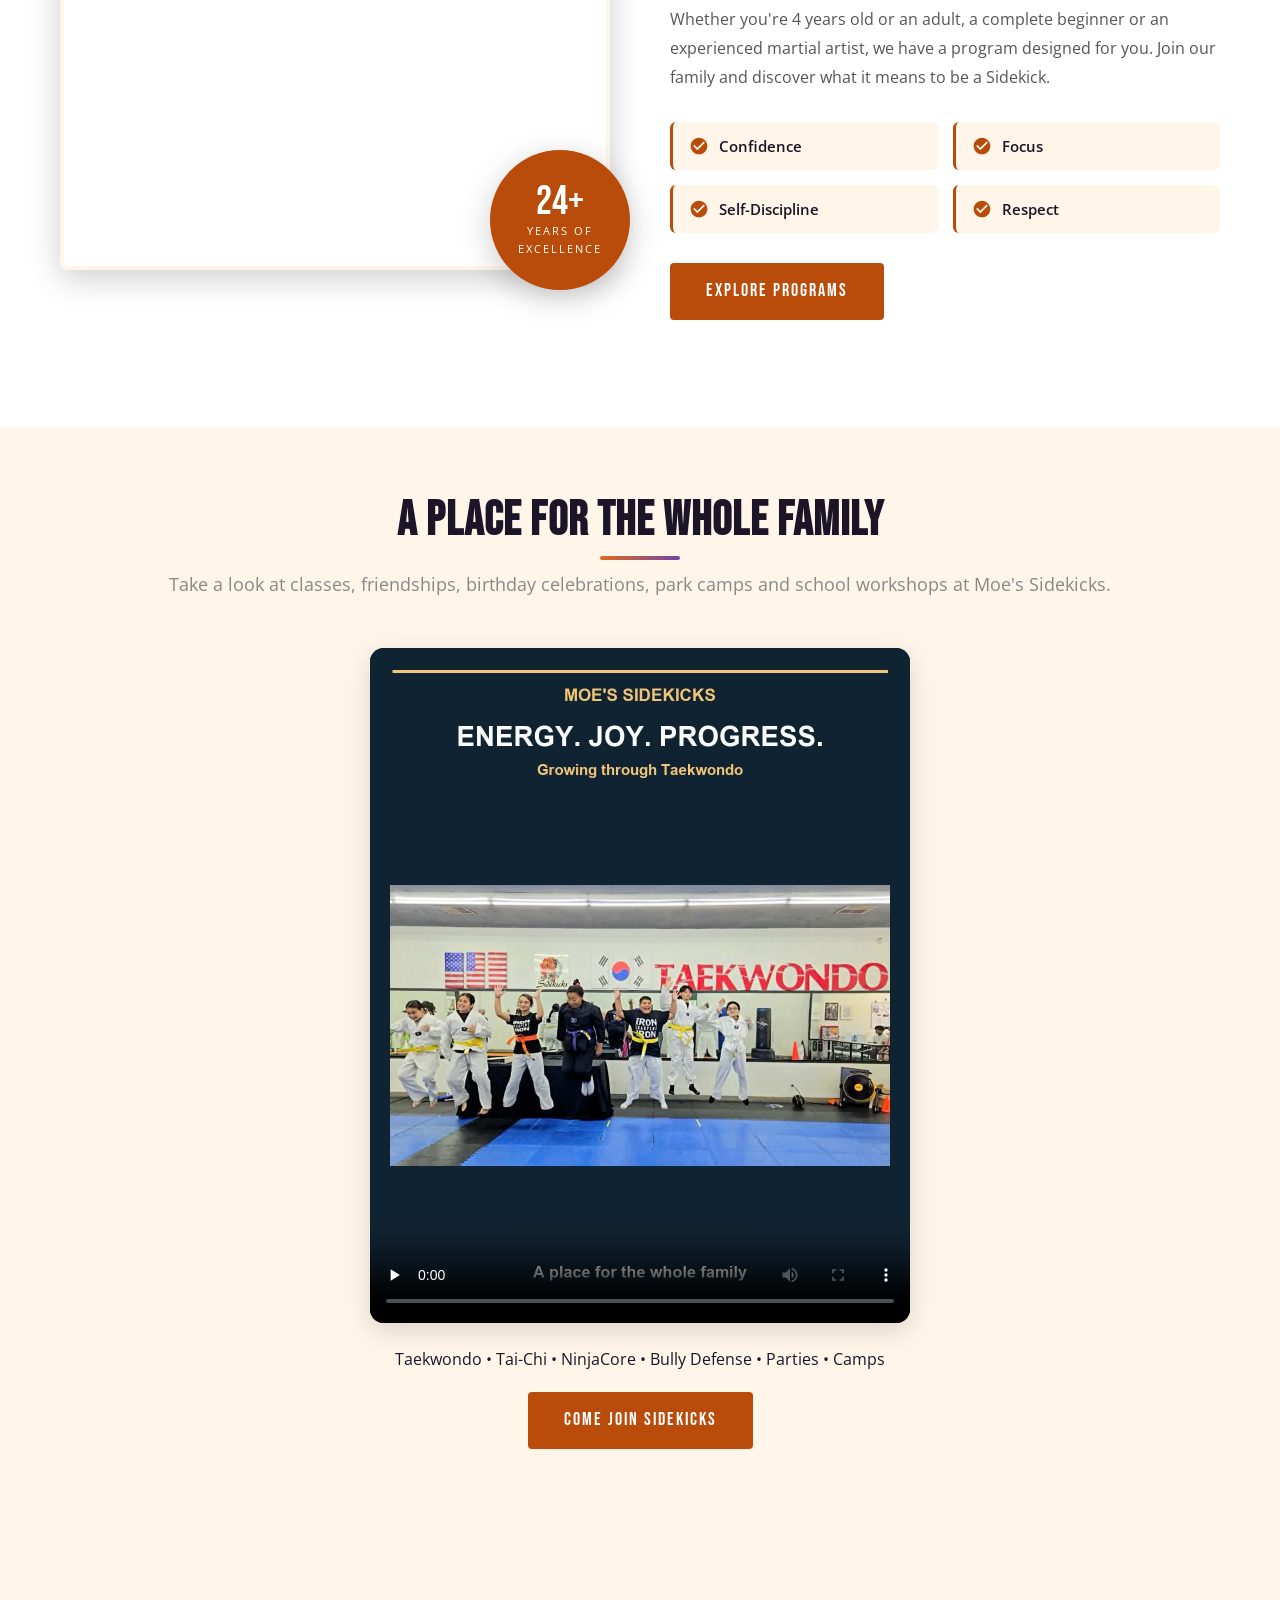
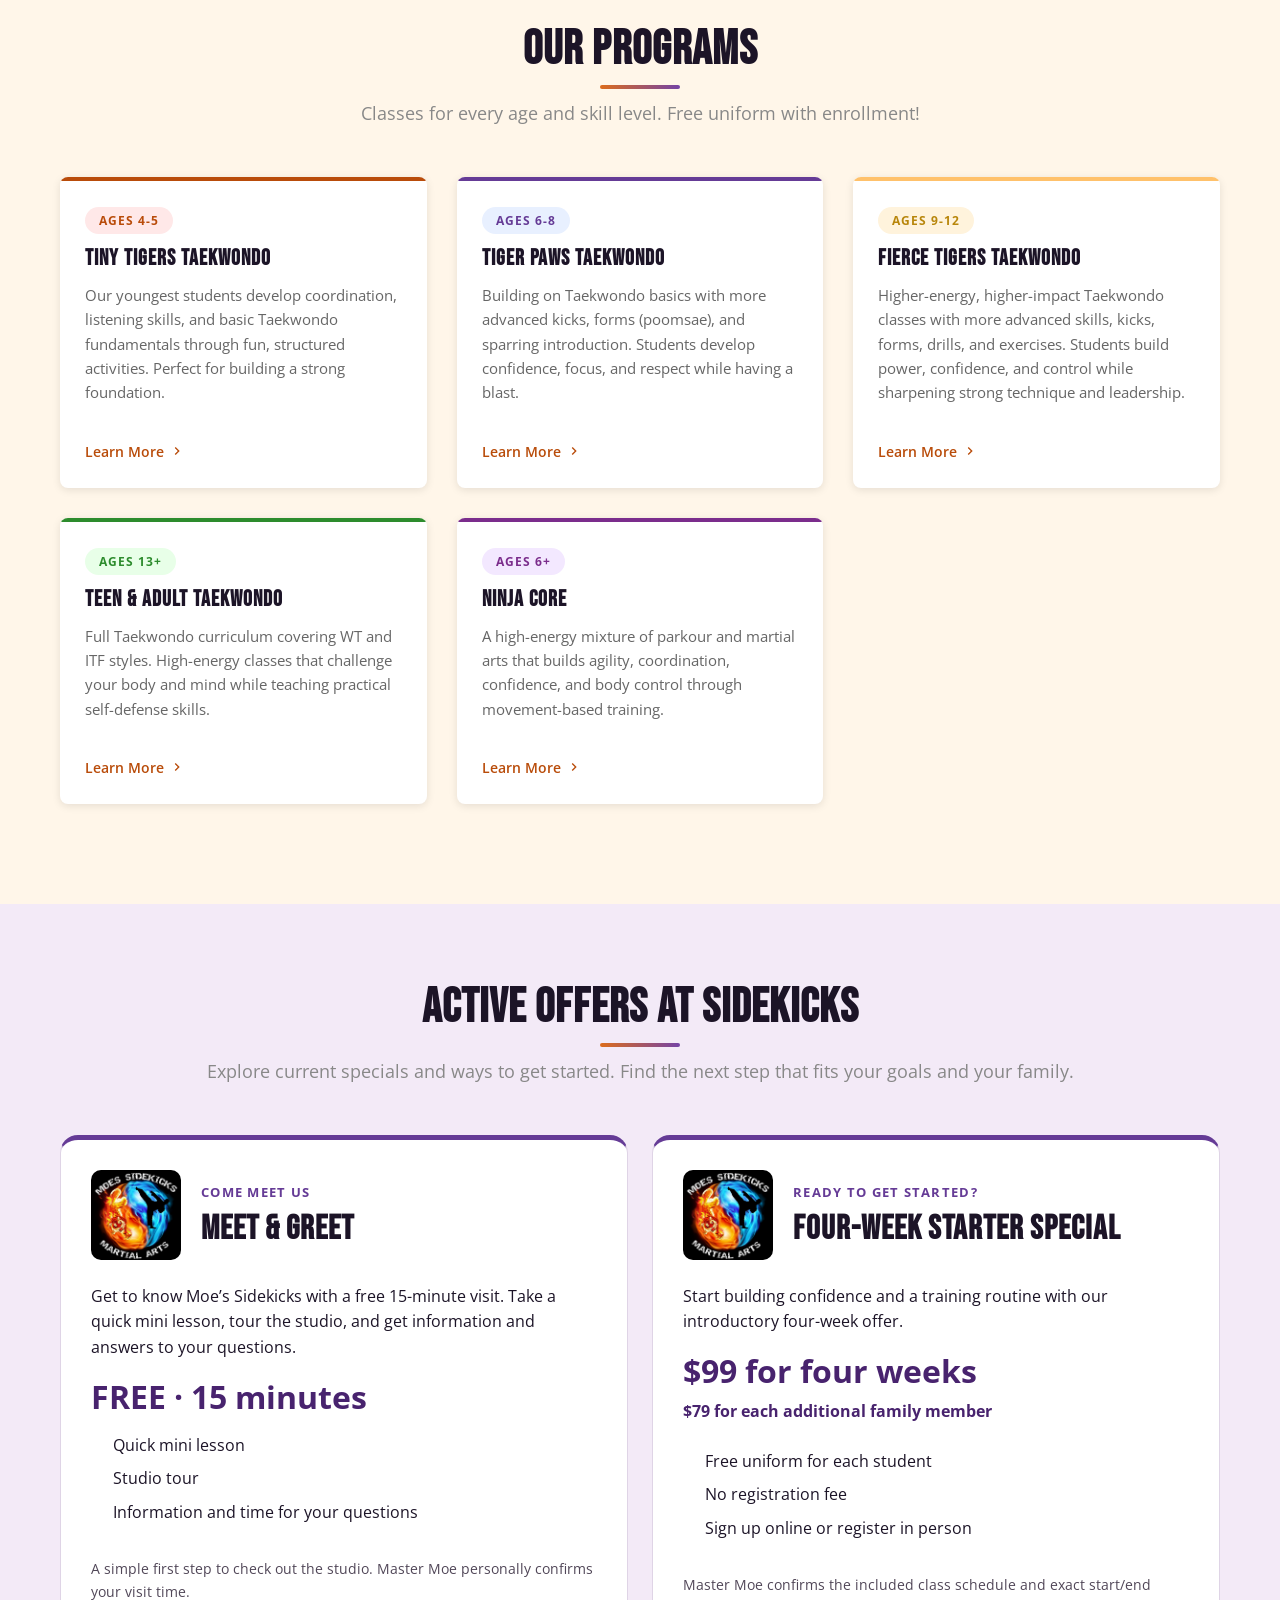
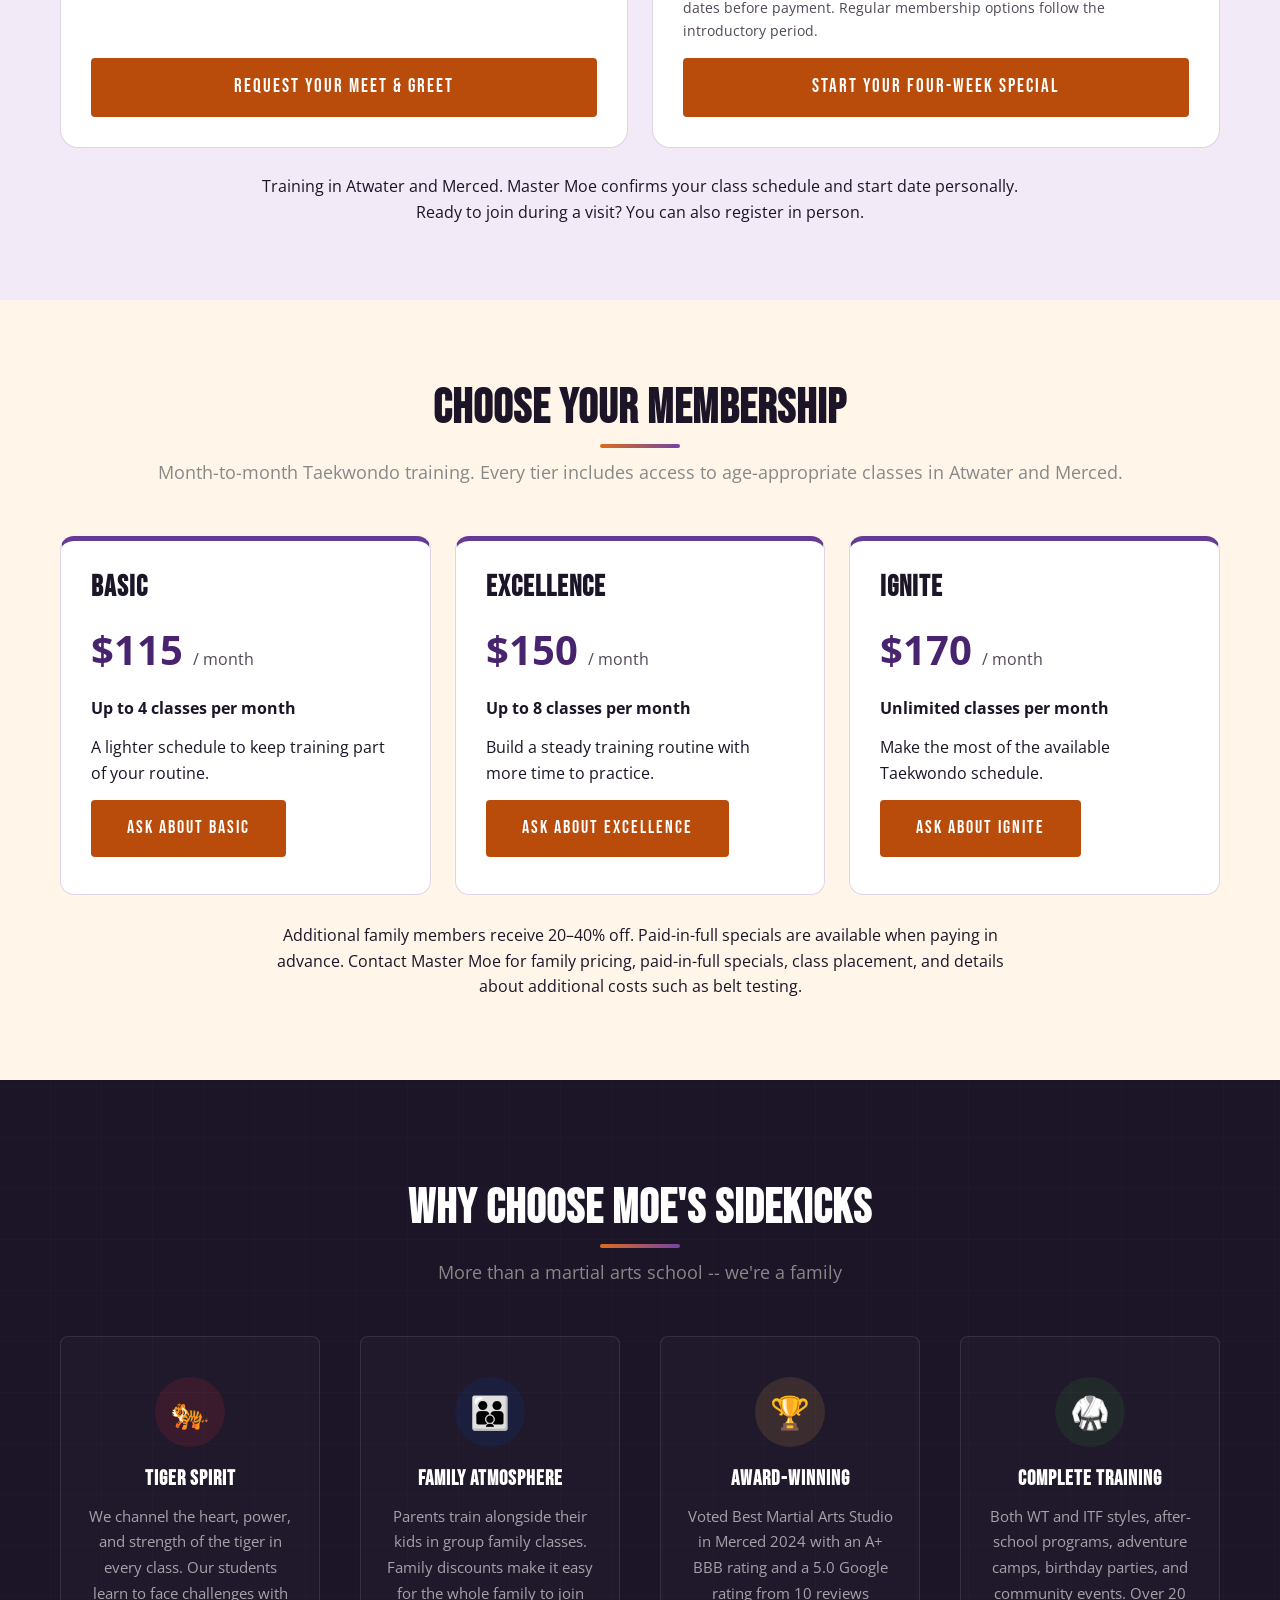
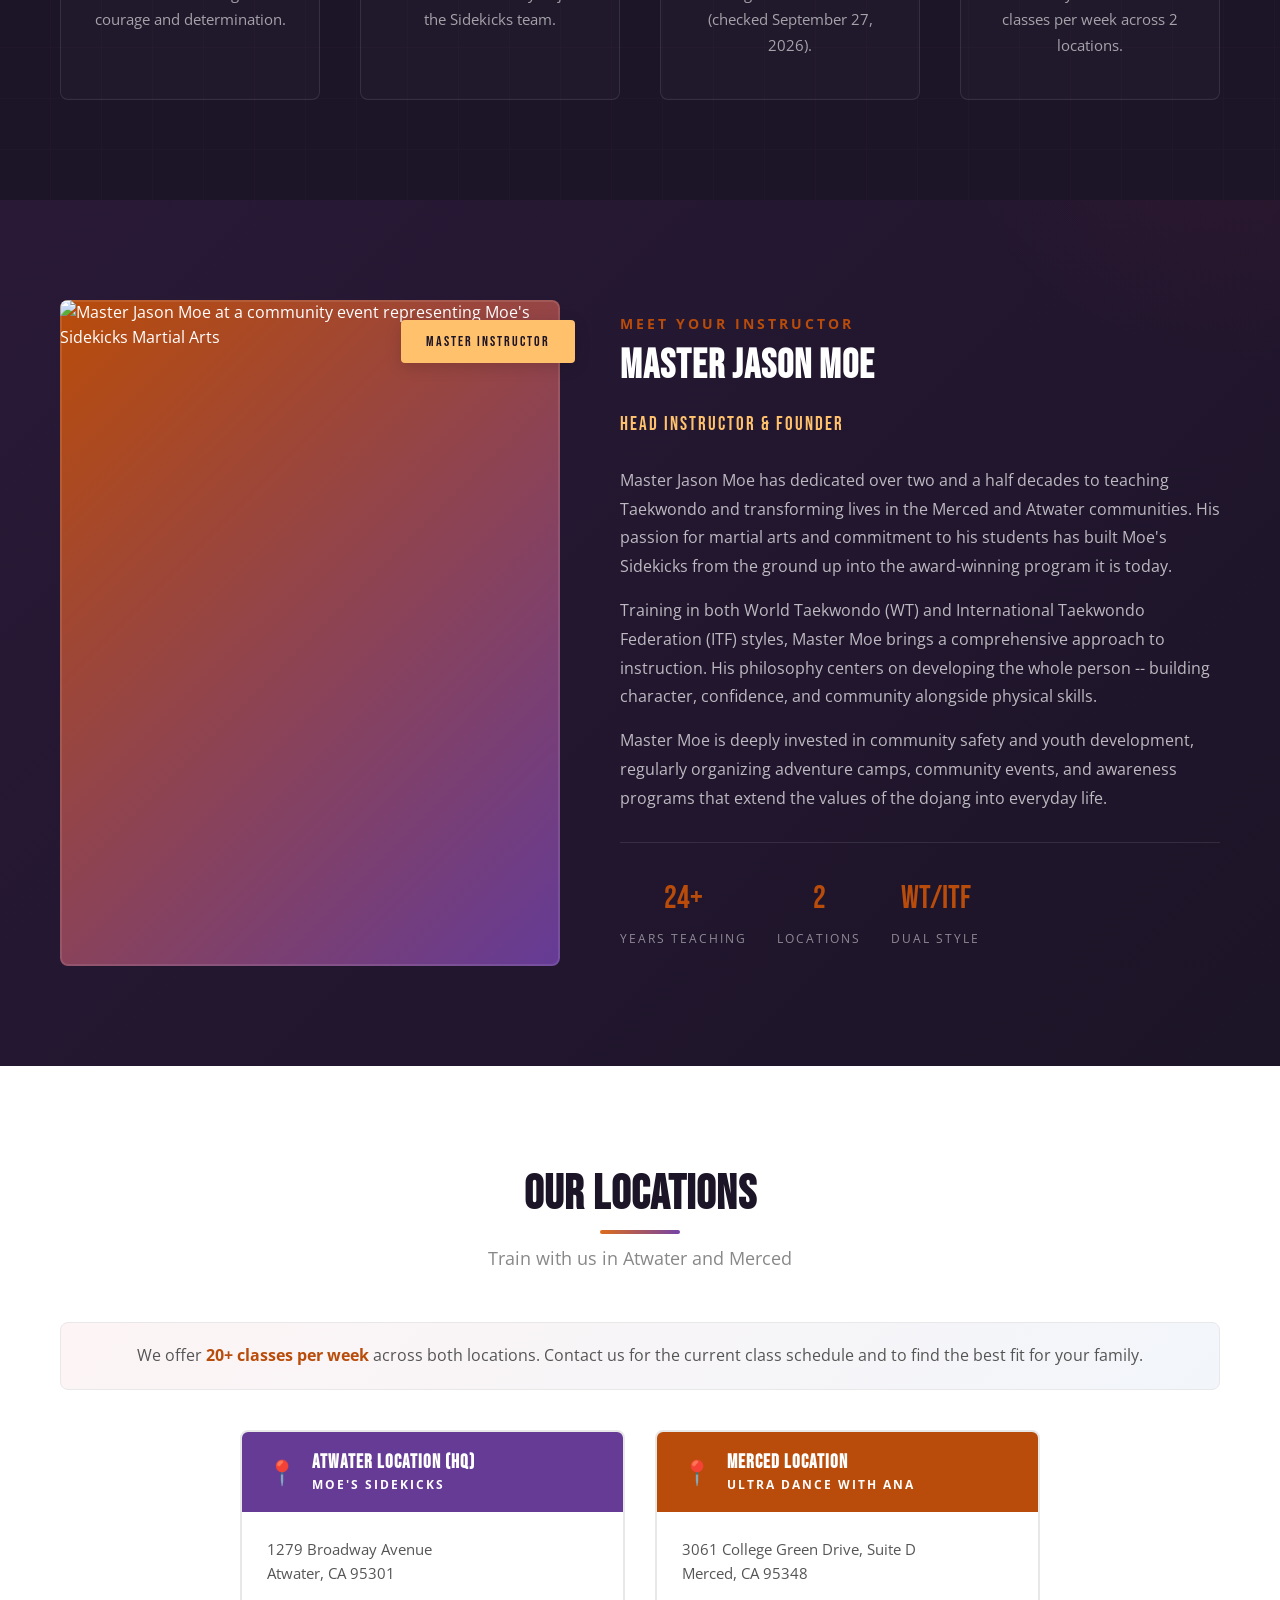
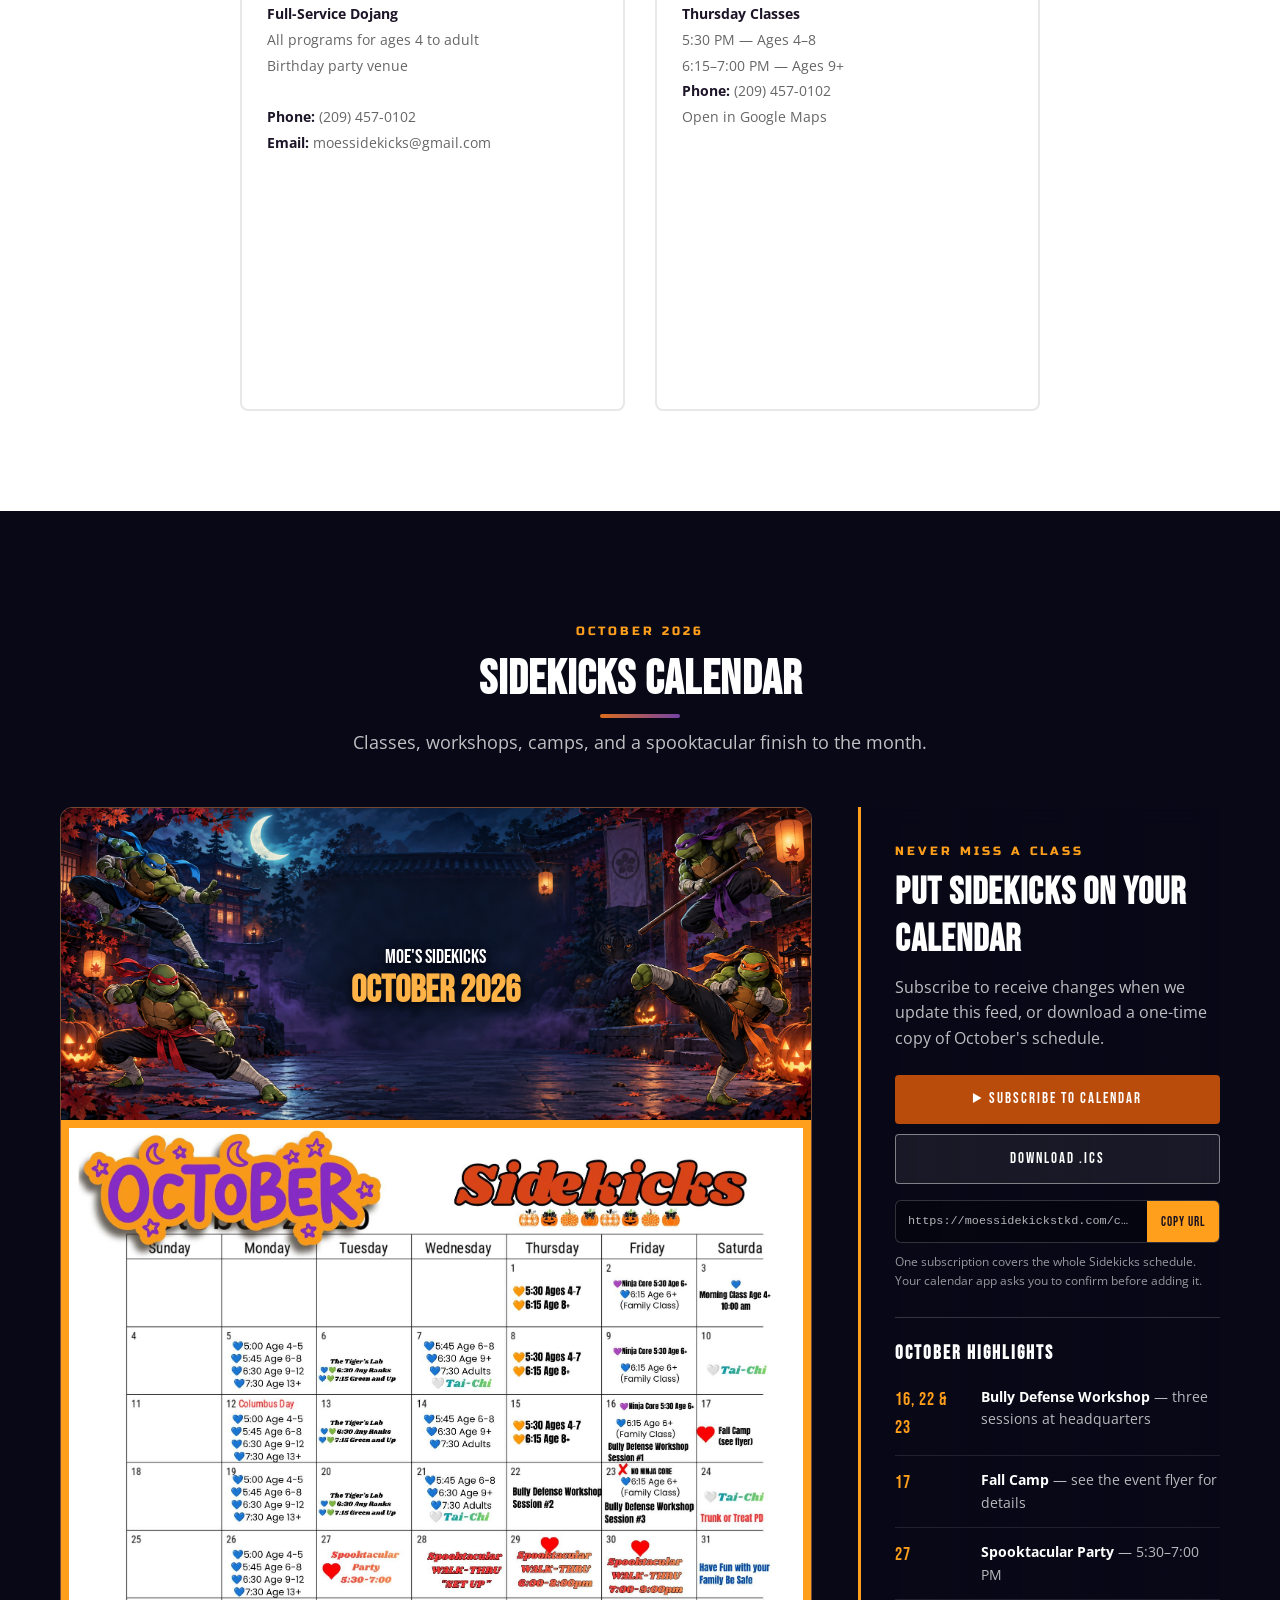
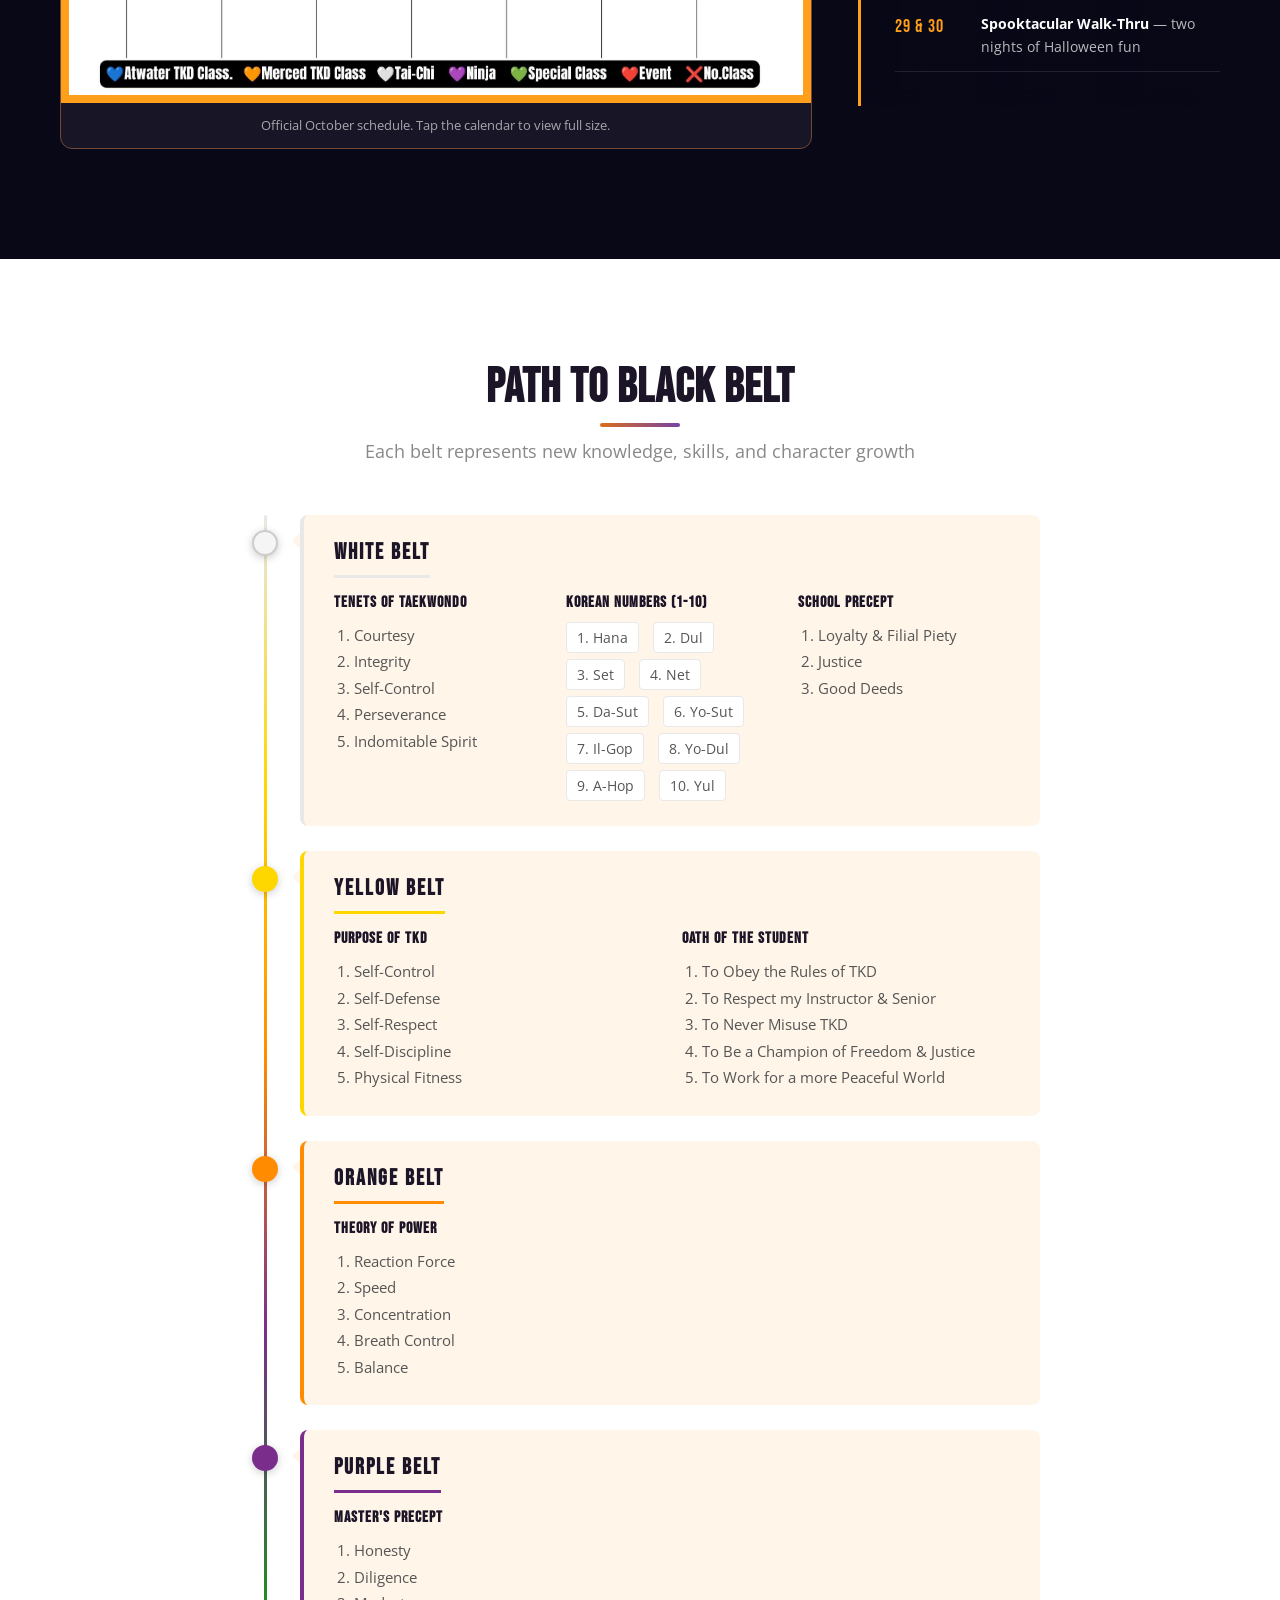
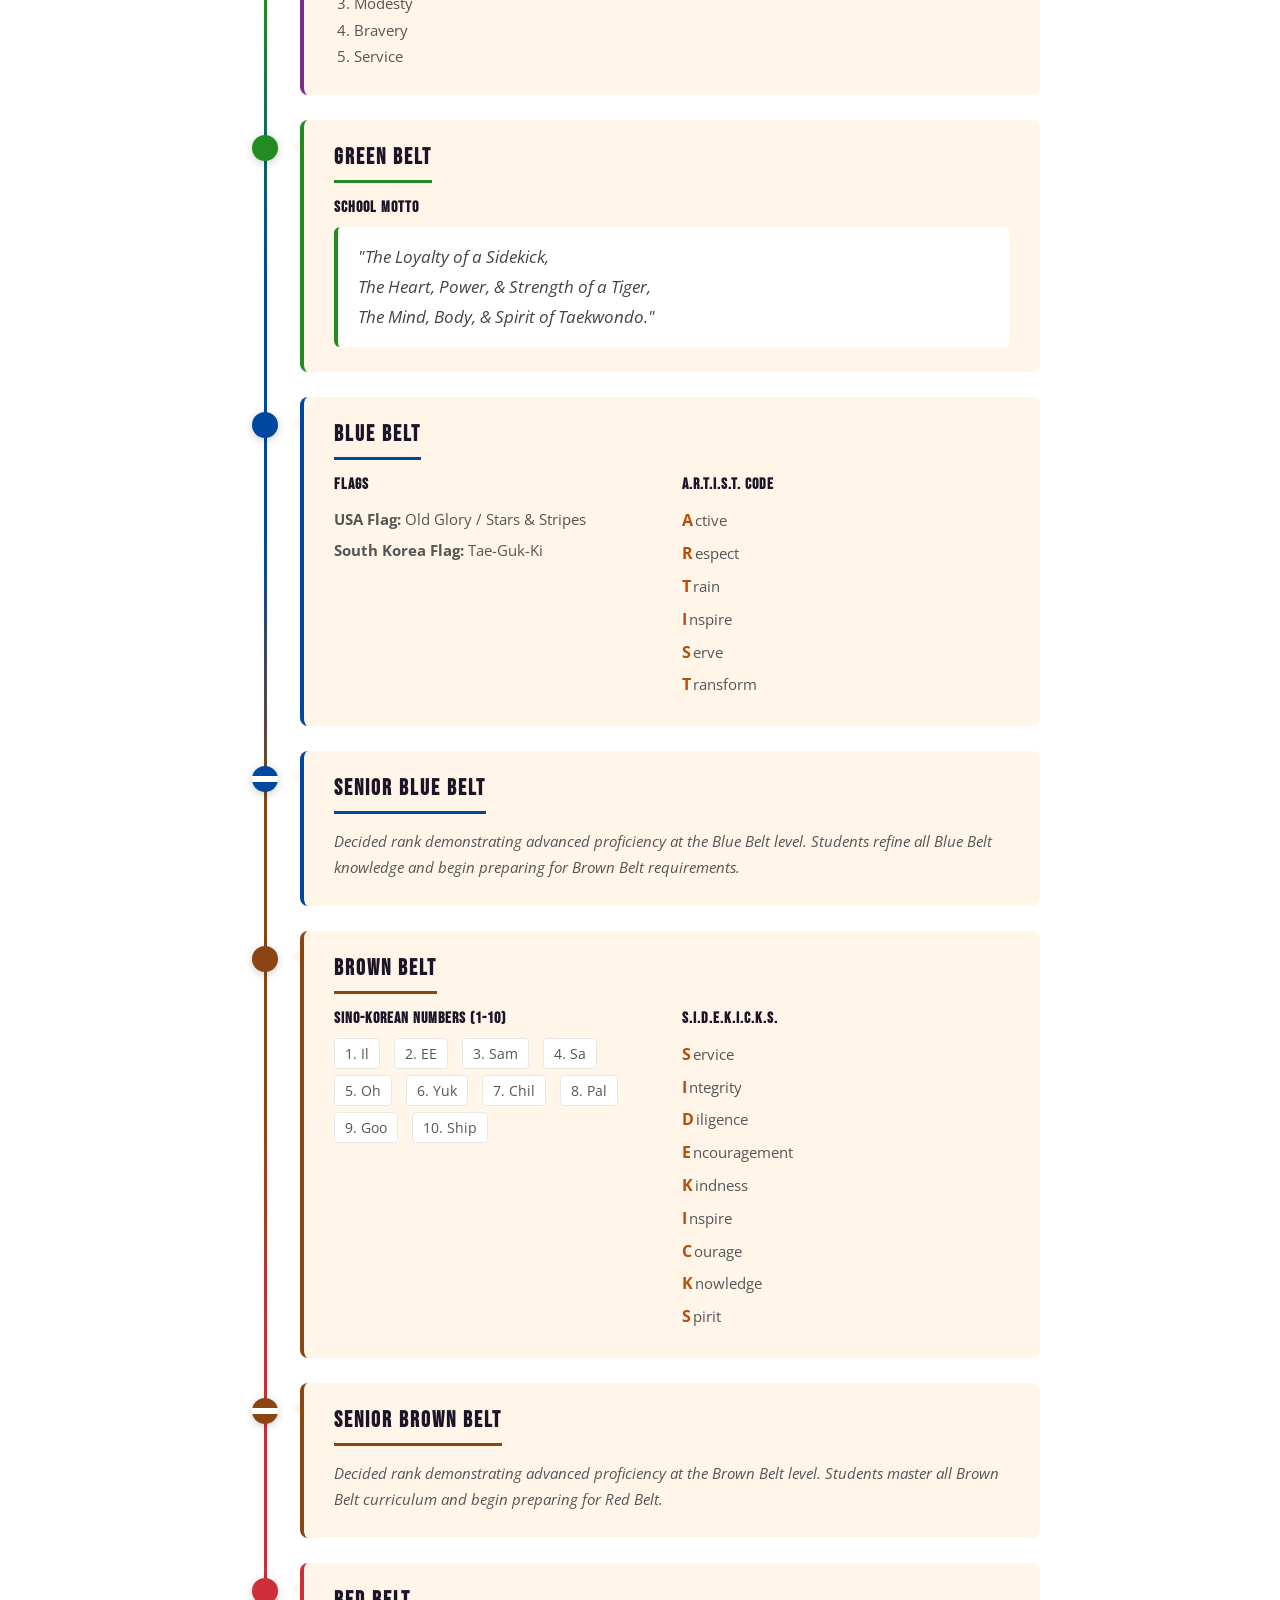
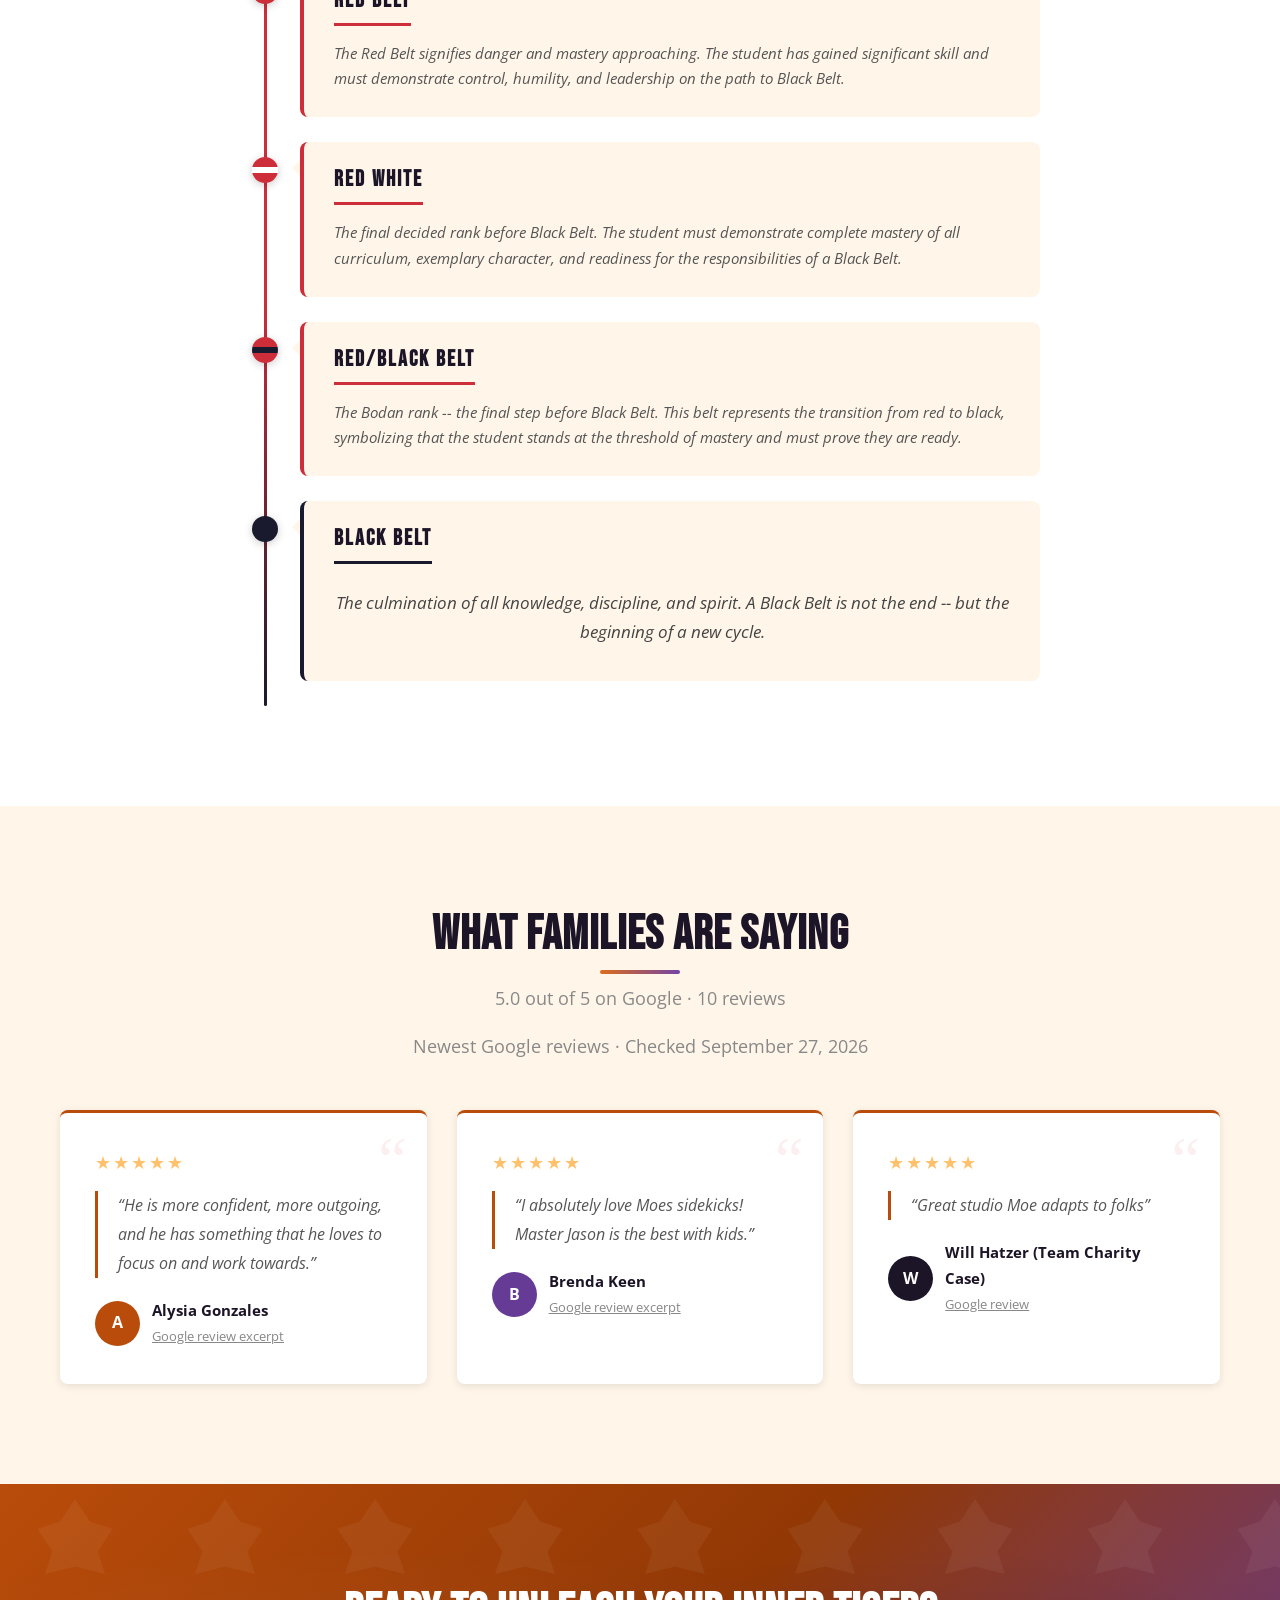
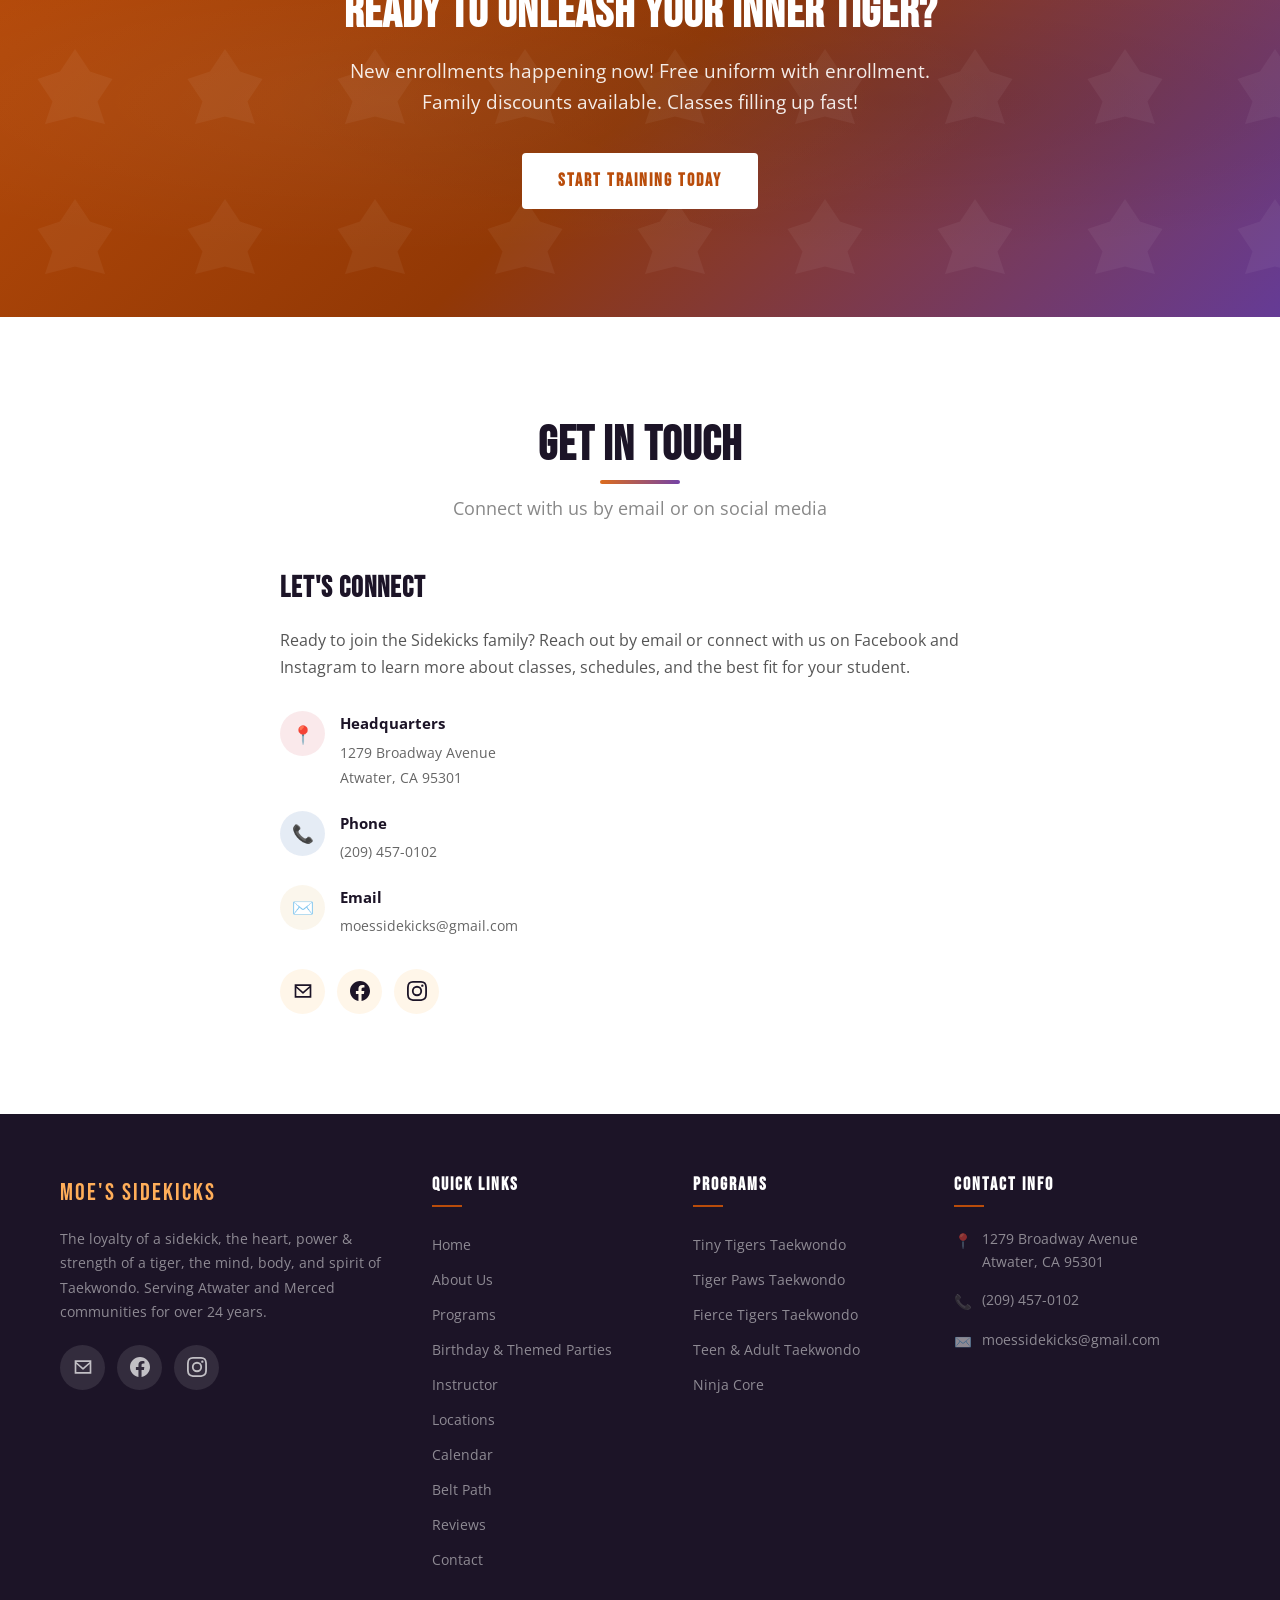
==== commit c13b865c: "Remove requested adult class photo from overview video" ====
--- a/index.html
+++ b/index.html
@@ -285,8 +285,8 @@
         <p>Take a look at classes, friendships, birthday celebrations, park camps and school workshops at Moe's Sidekicks.</p>
       </div>
       <video controls playsinline preload="none" poster="images/sidekicks-family-video-poster.jpg" width="1080" height="1350" aria-label="Moe's Sidekicks classes and family activities" style="display:block;width:100%;max-width:540px;height:auto;margin:0 auto;border-radius:14px;background:#102333;box-shadow:0 8px 26px rgba(28,20,39,.15);">
-        <source src="media/sidekicks-family-overview.mp4" type="video/mp4">
-        <p><a href="media/sidekicks-family-overview.mp4">Watch the Sidekicks video</a>.</p>
+        <source src="media/sidekicks-family-overview-v4.mp4" type="video/mp4">
+        <p><a href="media/sidekicks-family-overview-v4.mp4">Watch the Sidekicks video</a>.</p>
       </video>
       <p style="max-width:760px;margin:24px auto 0;text-align:center;">Taekwondo &bull; Tai-Chi &bull; NinjaCore &bull; Bully Defense &bull; Parties &bull; Camps</p>
       <p style="margin:20px 0 0;text-align:center;"><a href="#contact" class="btn btn-primary">Come Join Sidekicks</a></p>
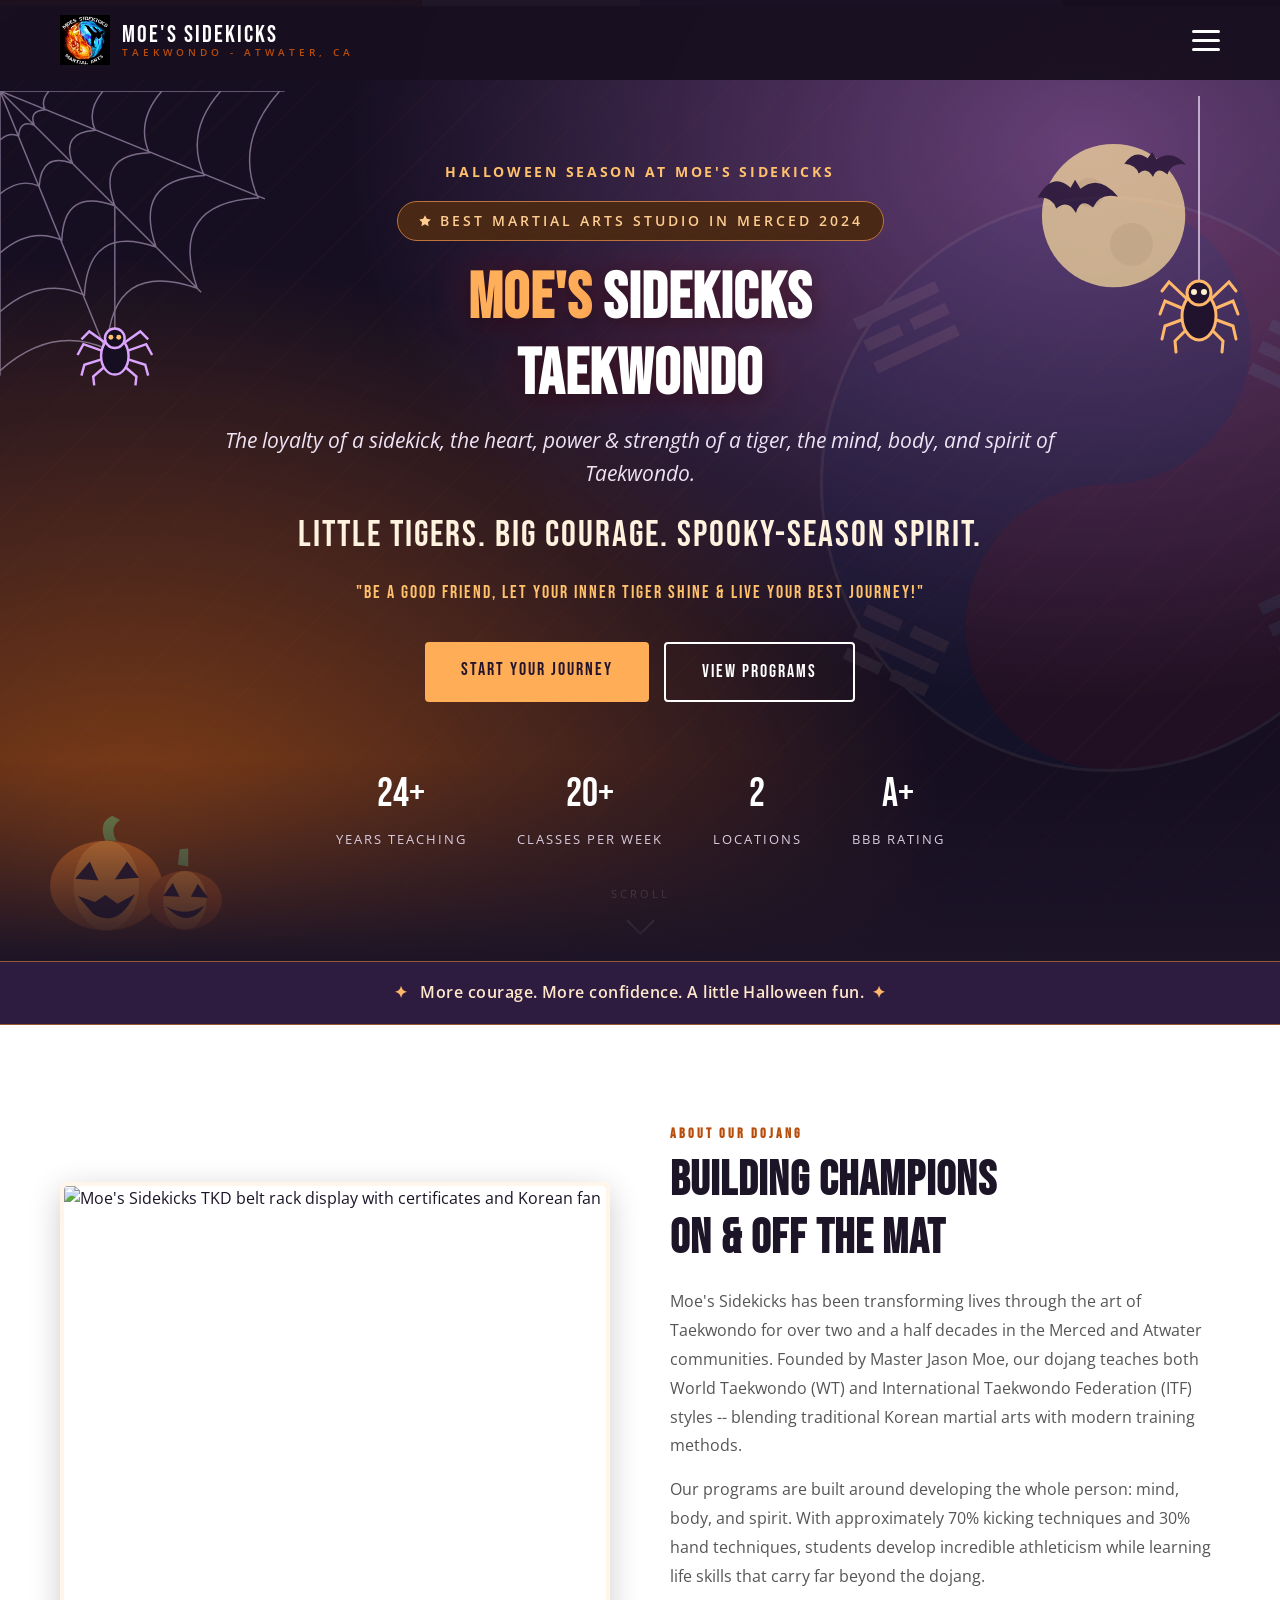
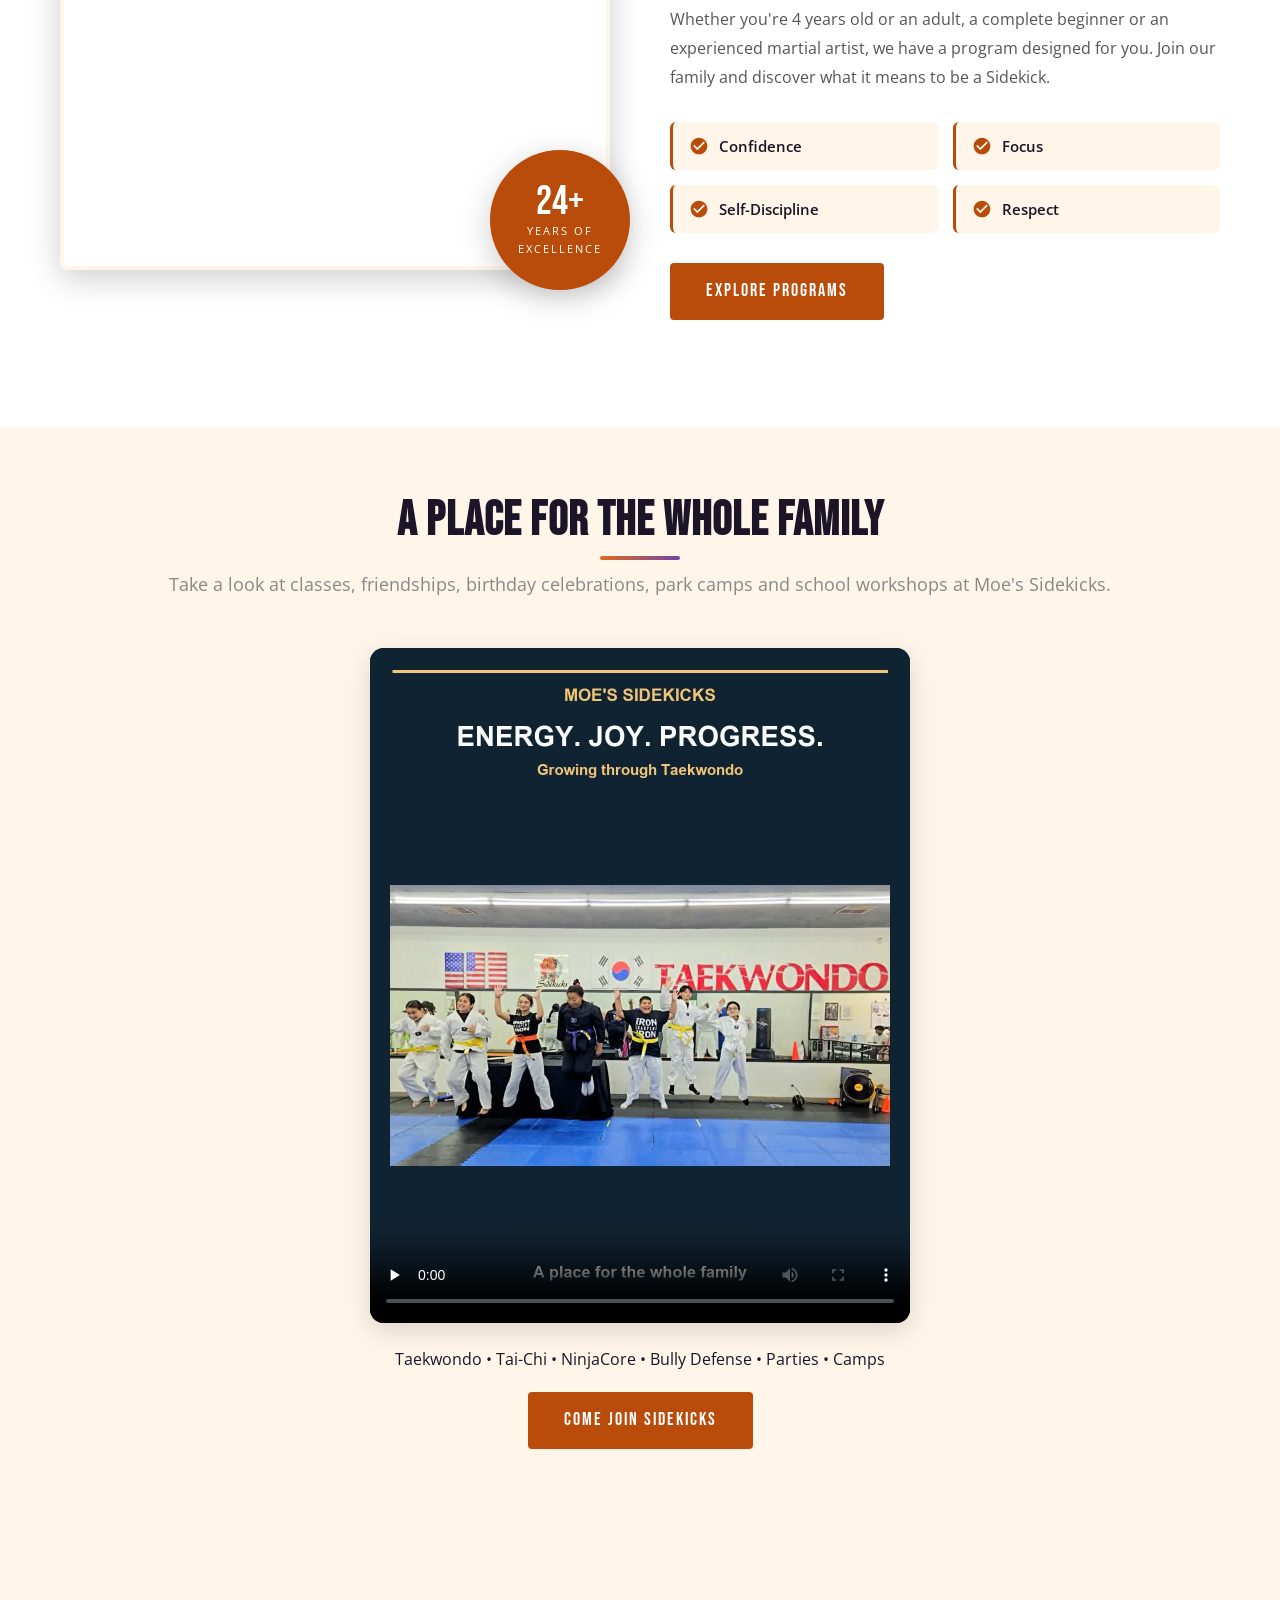
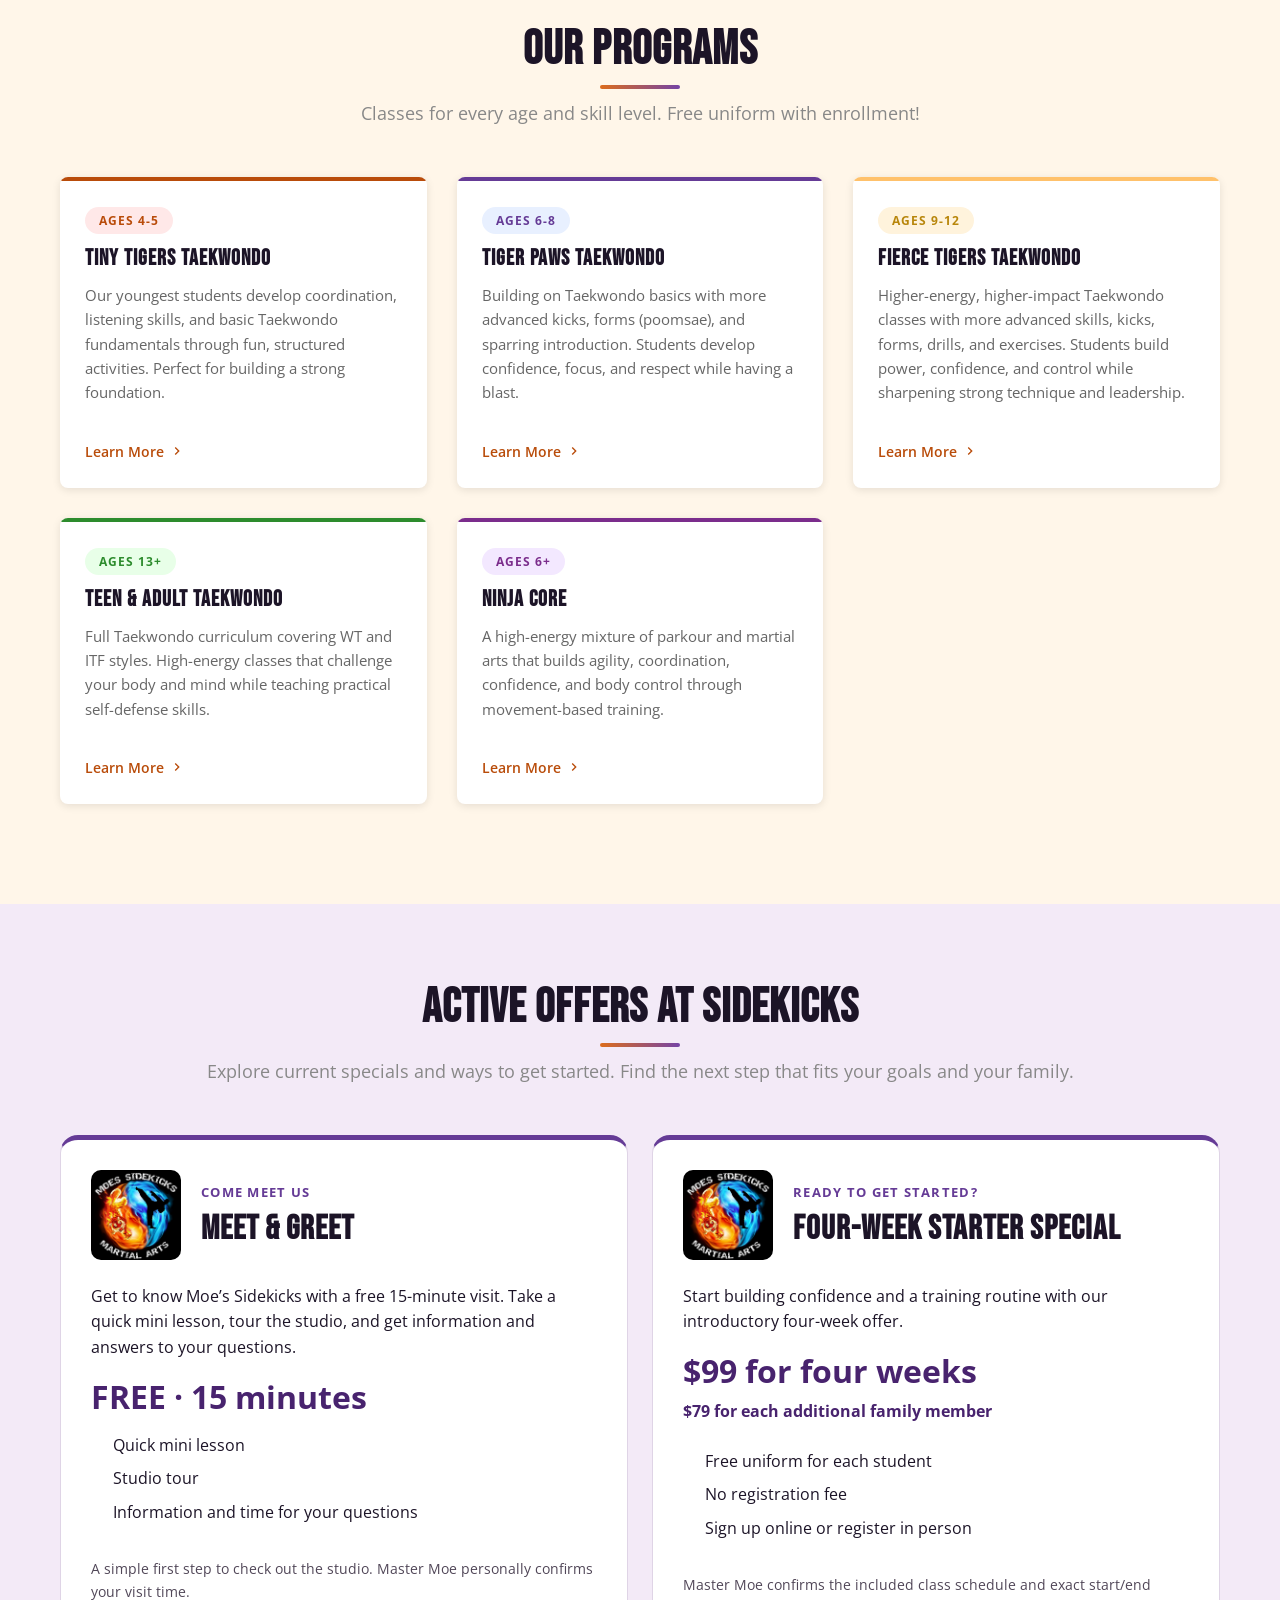
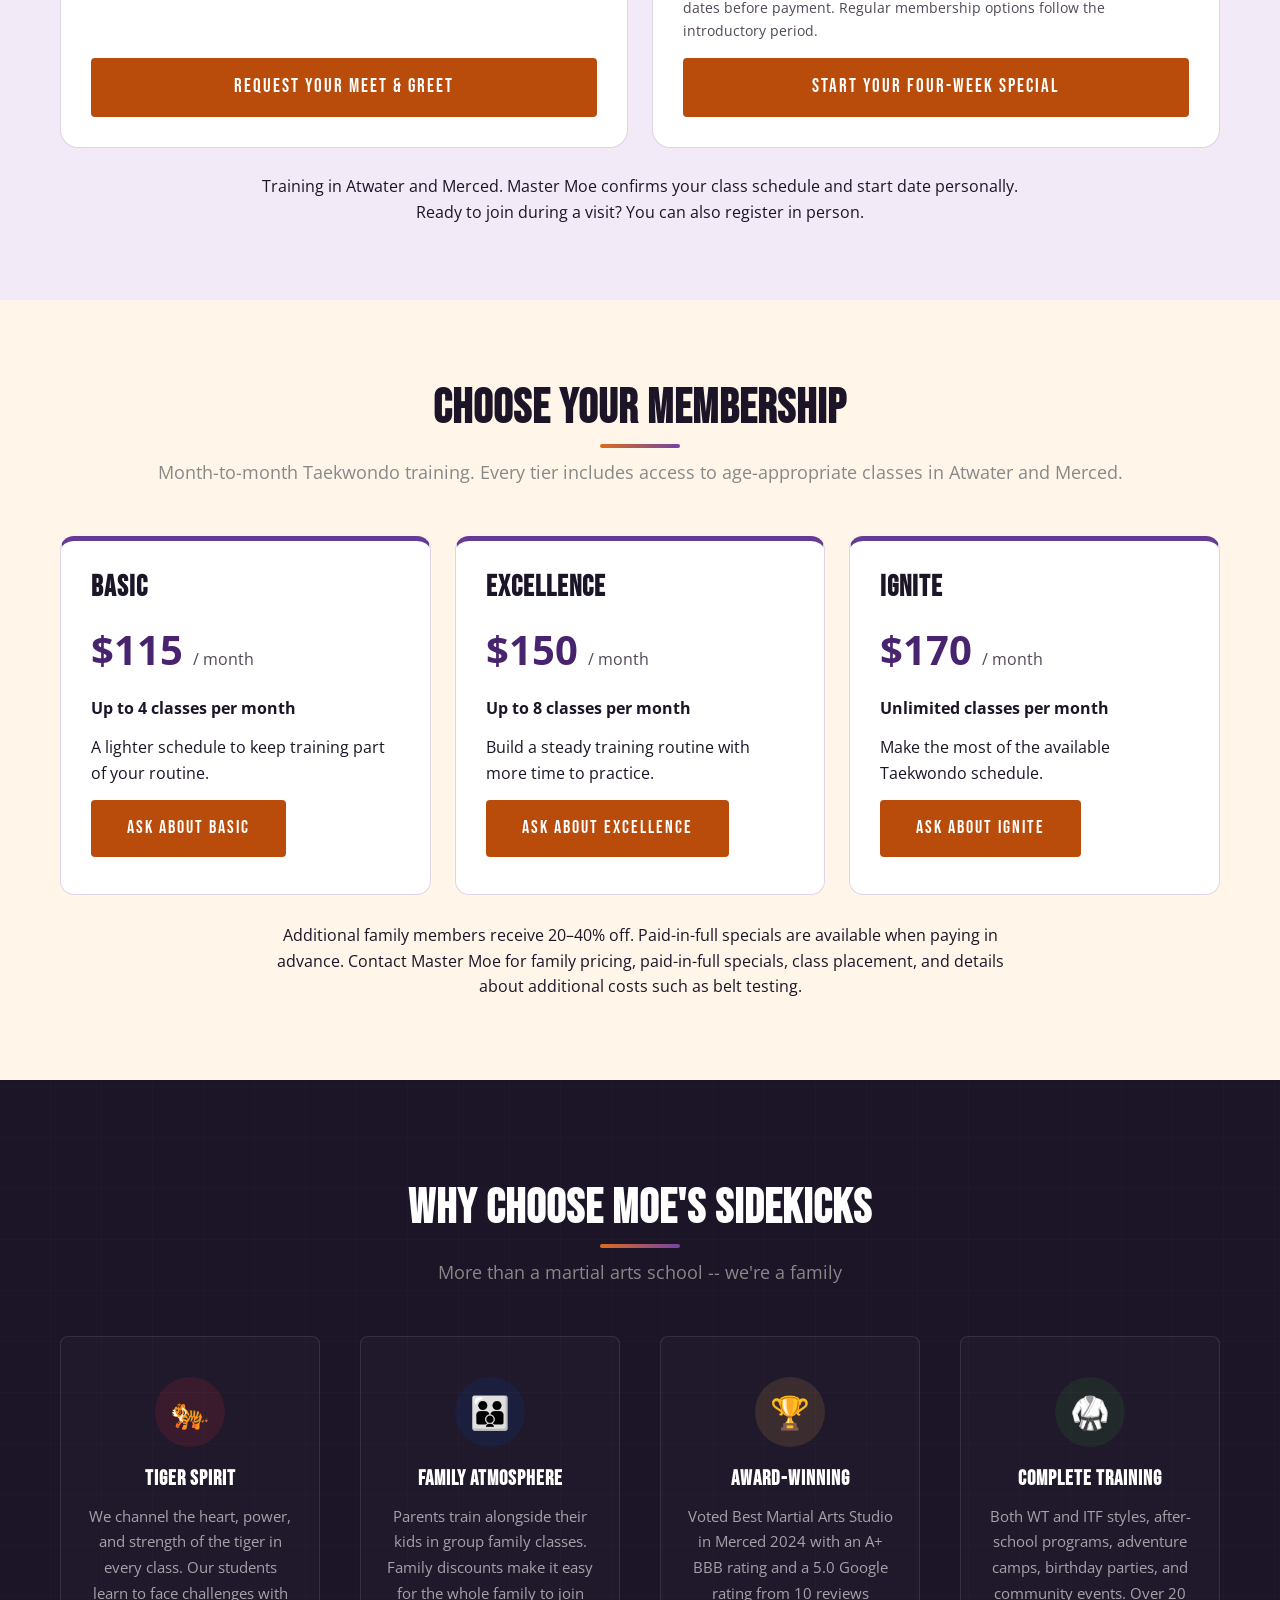
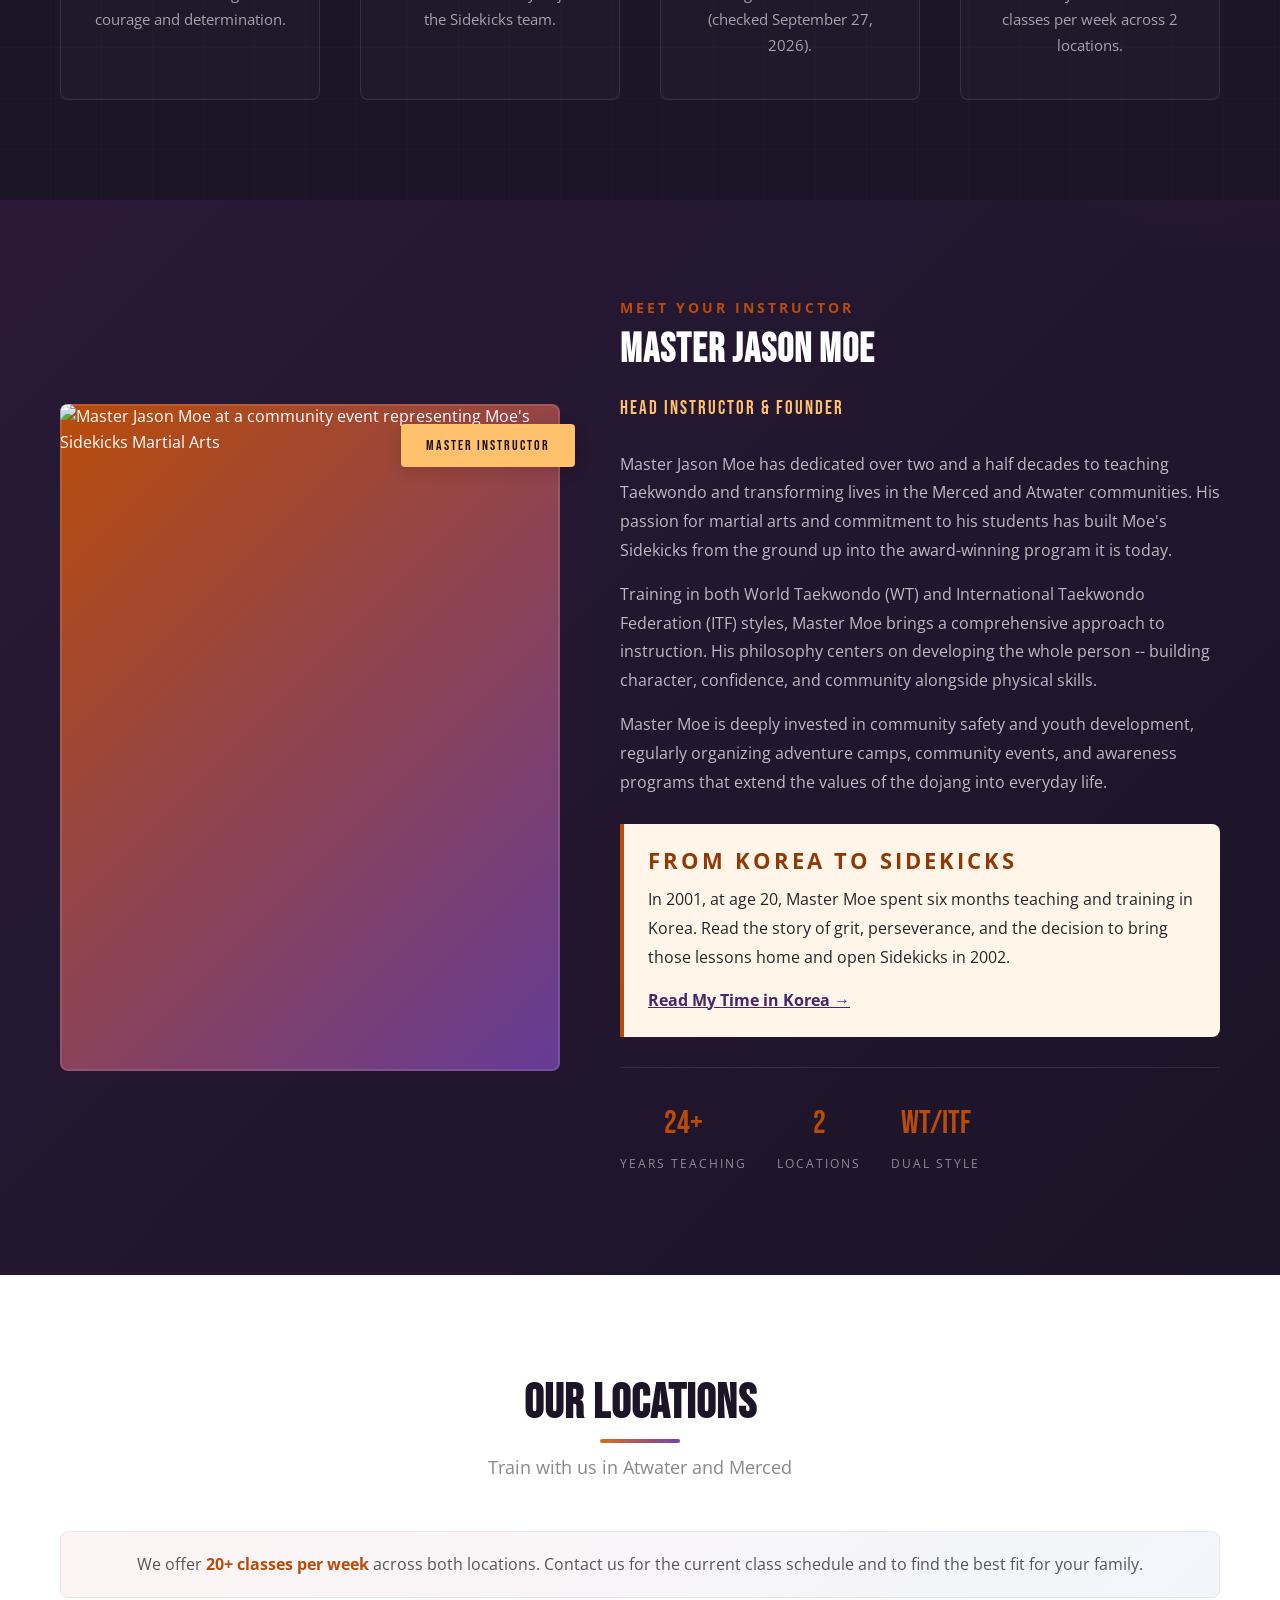
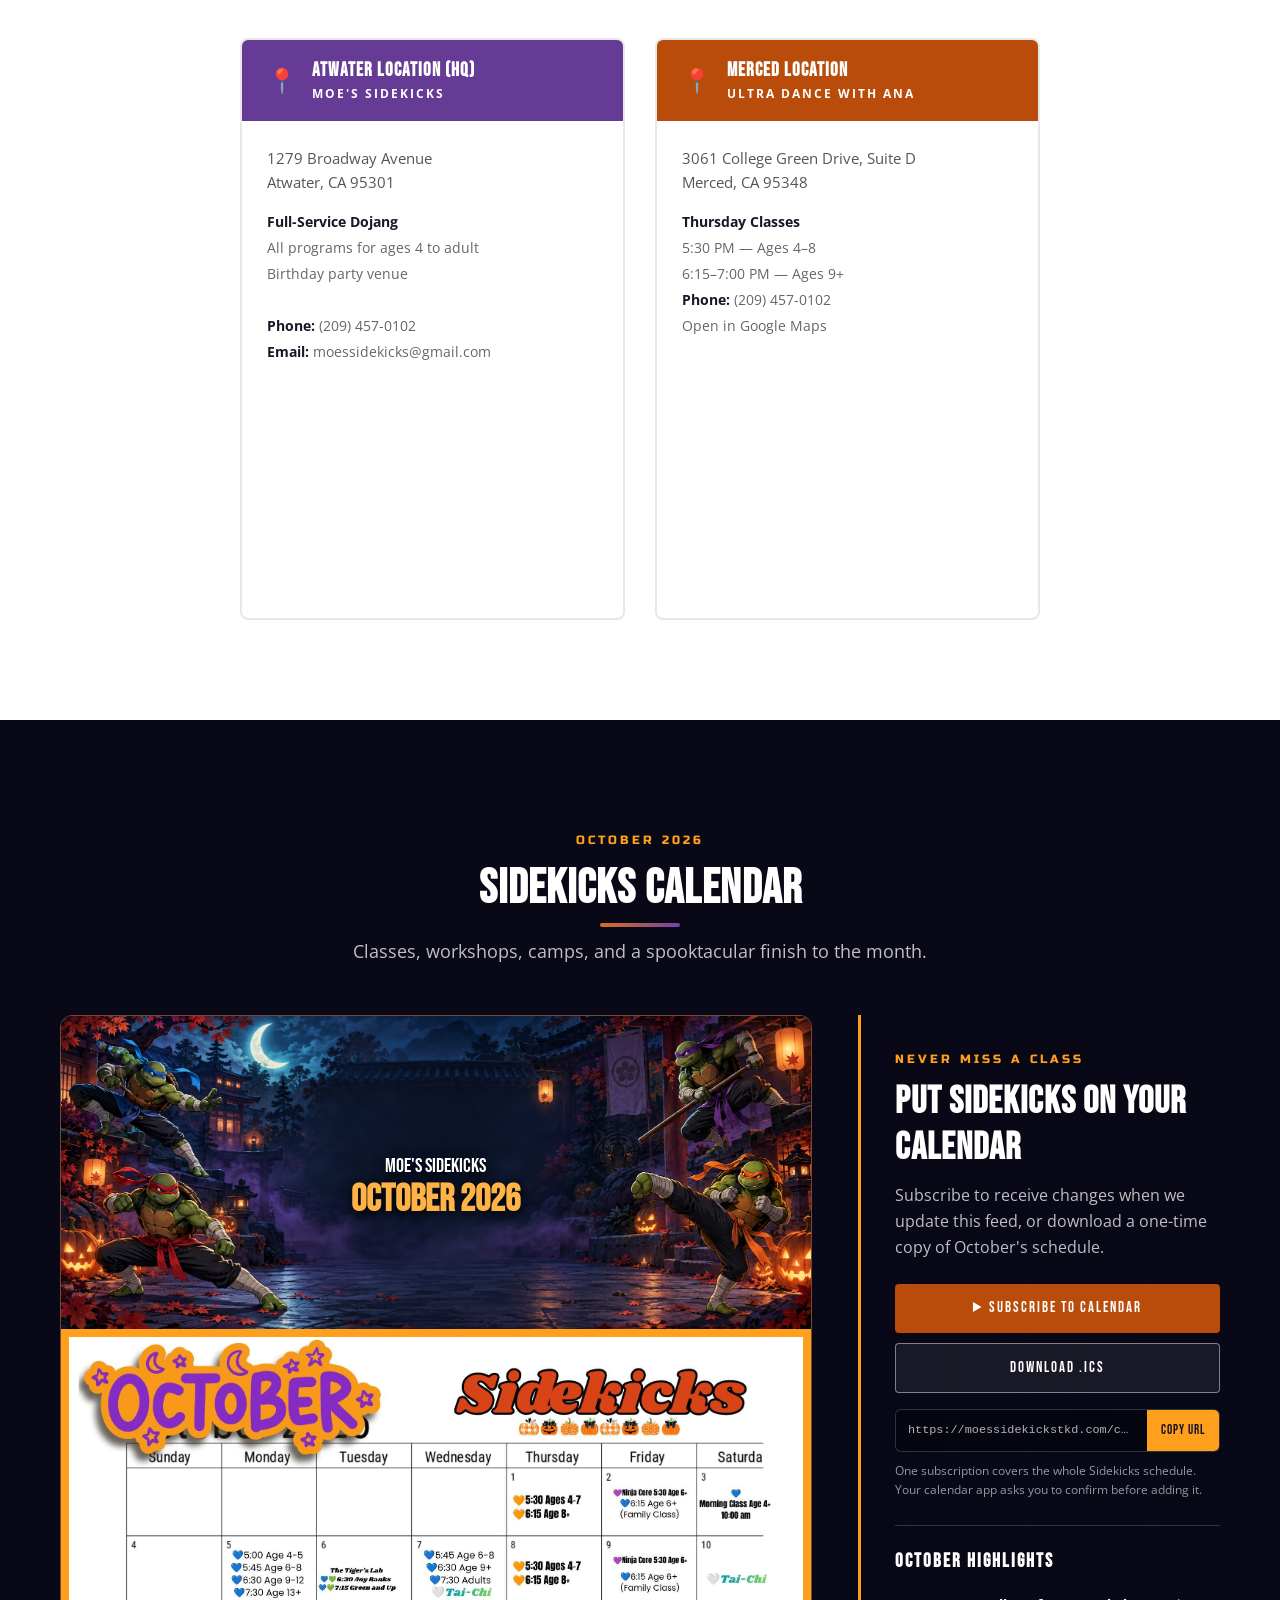
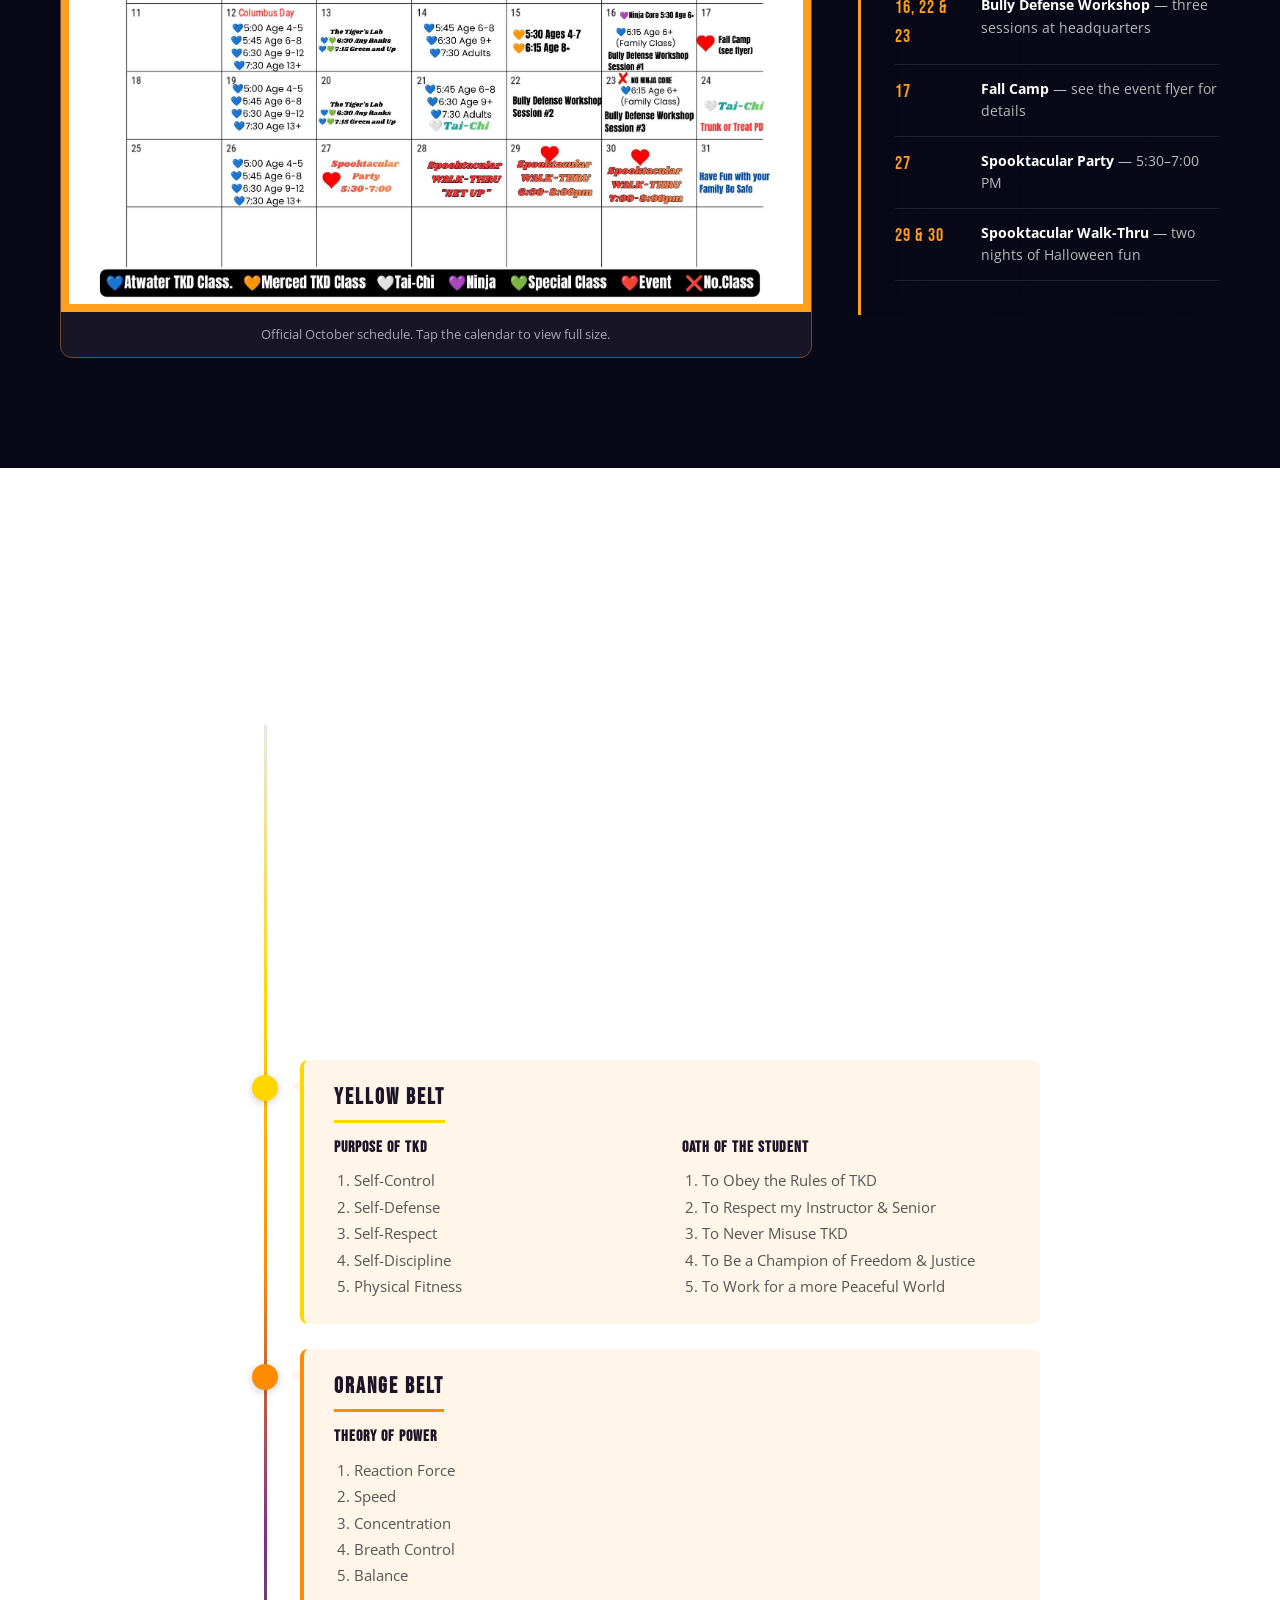
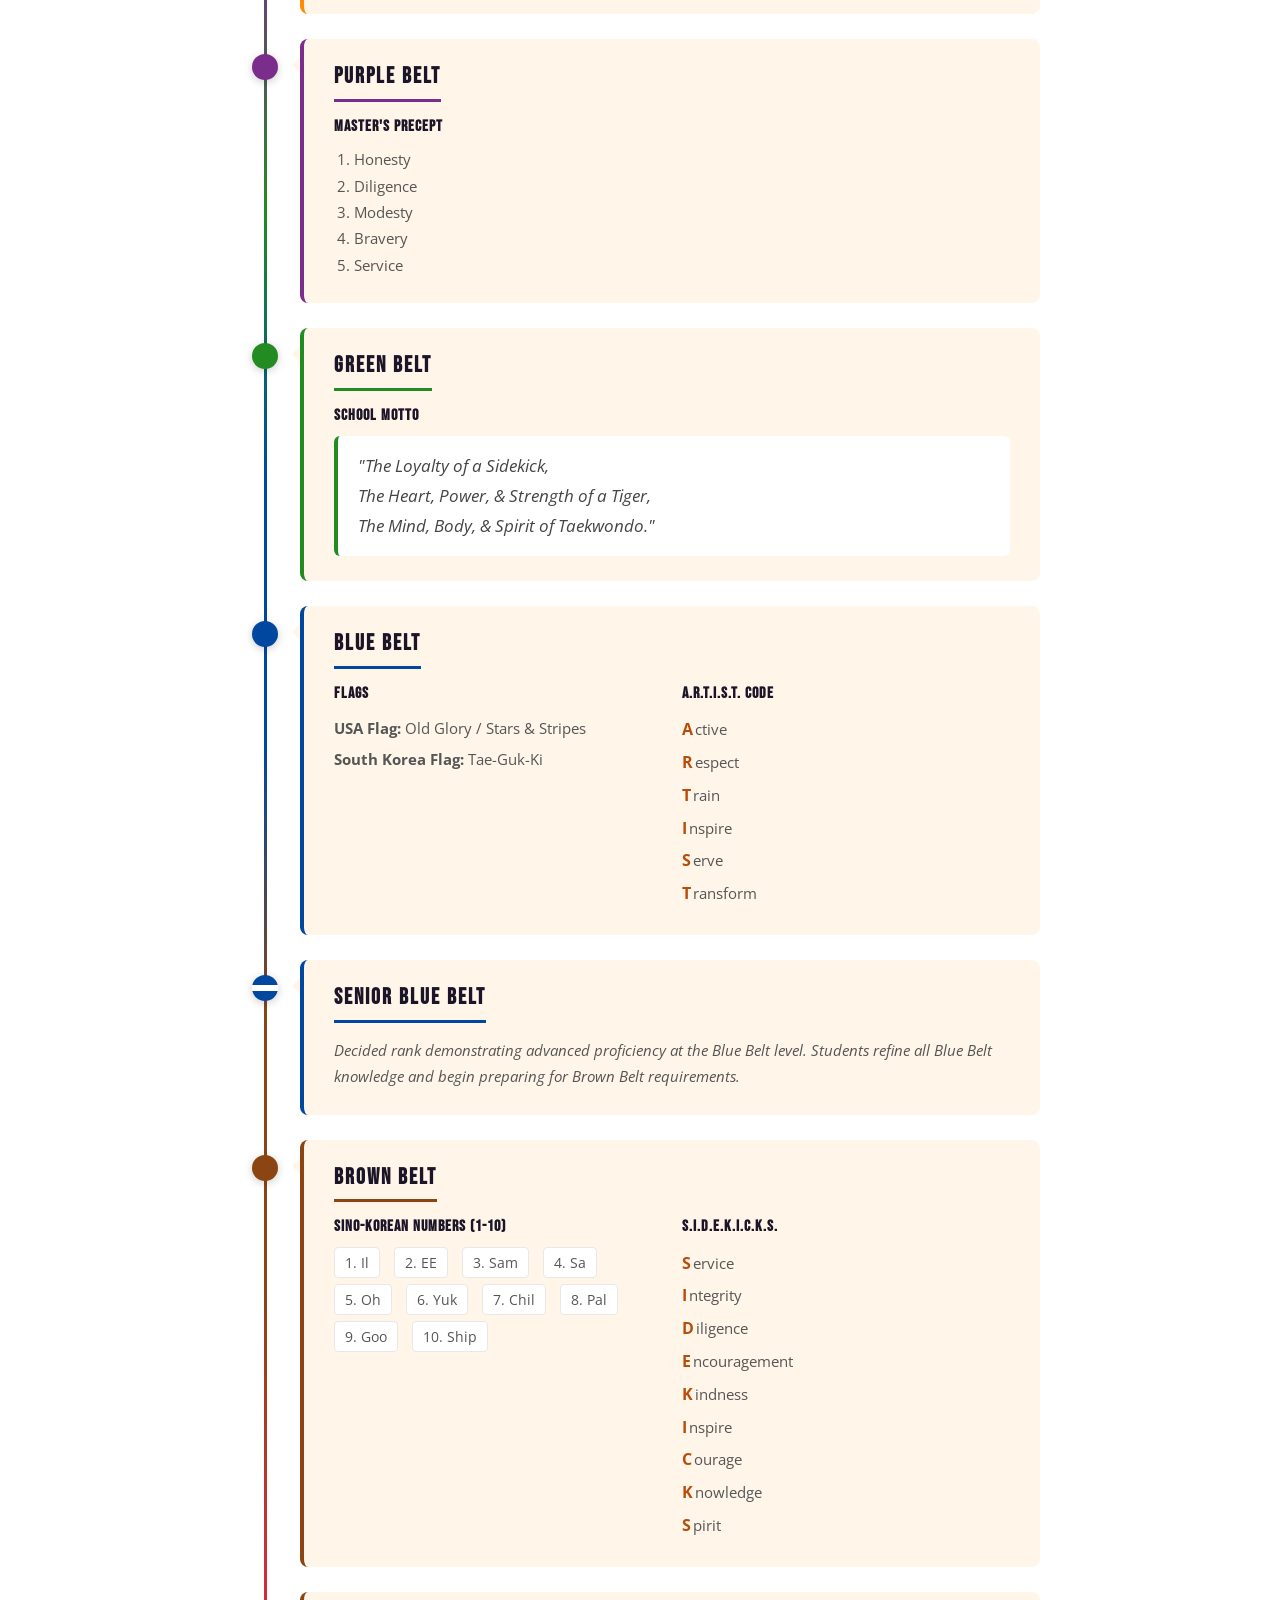
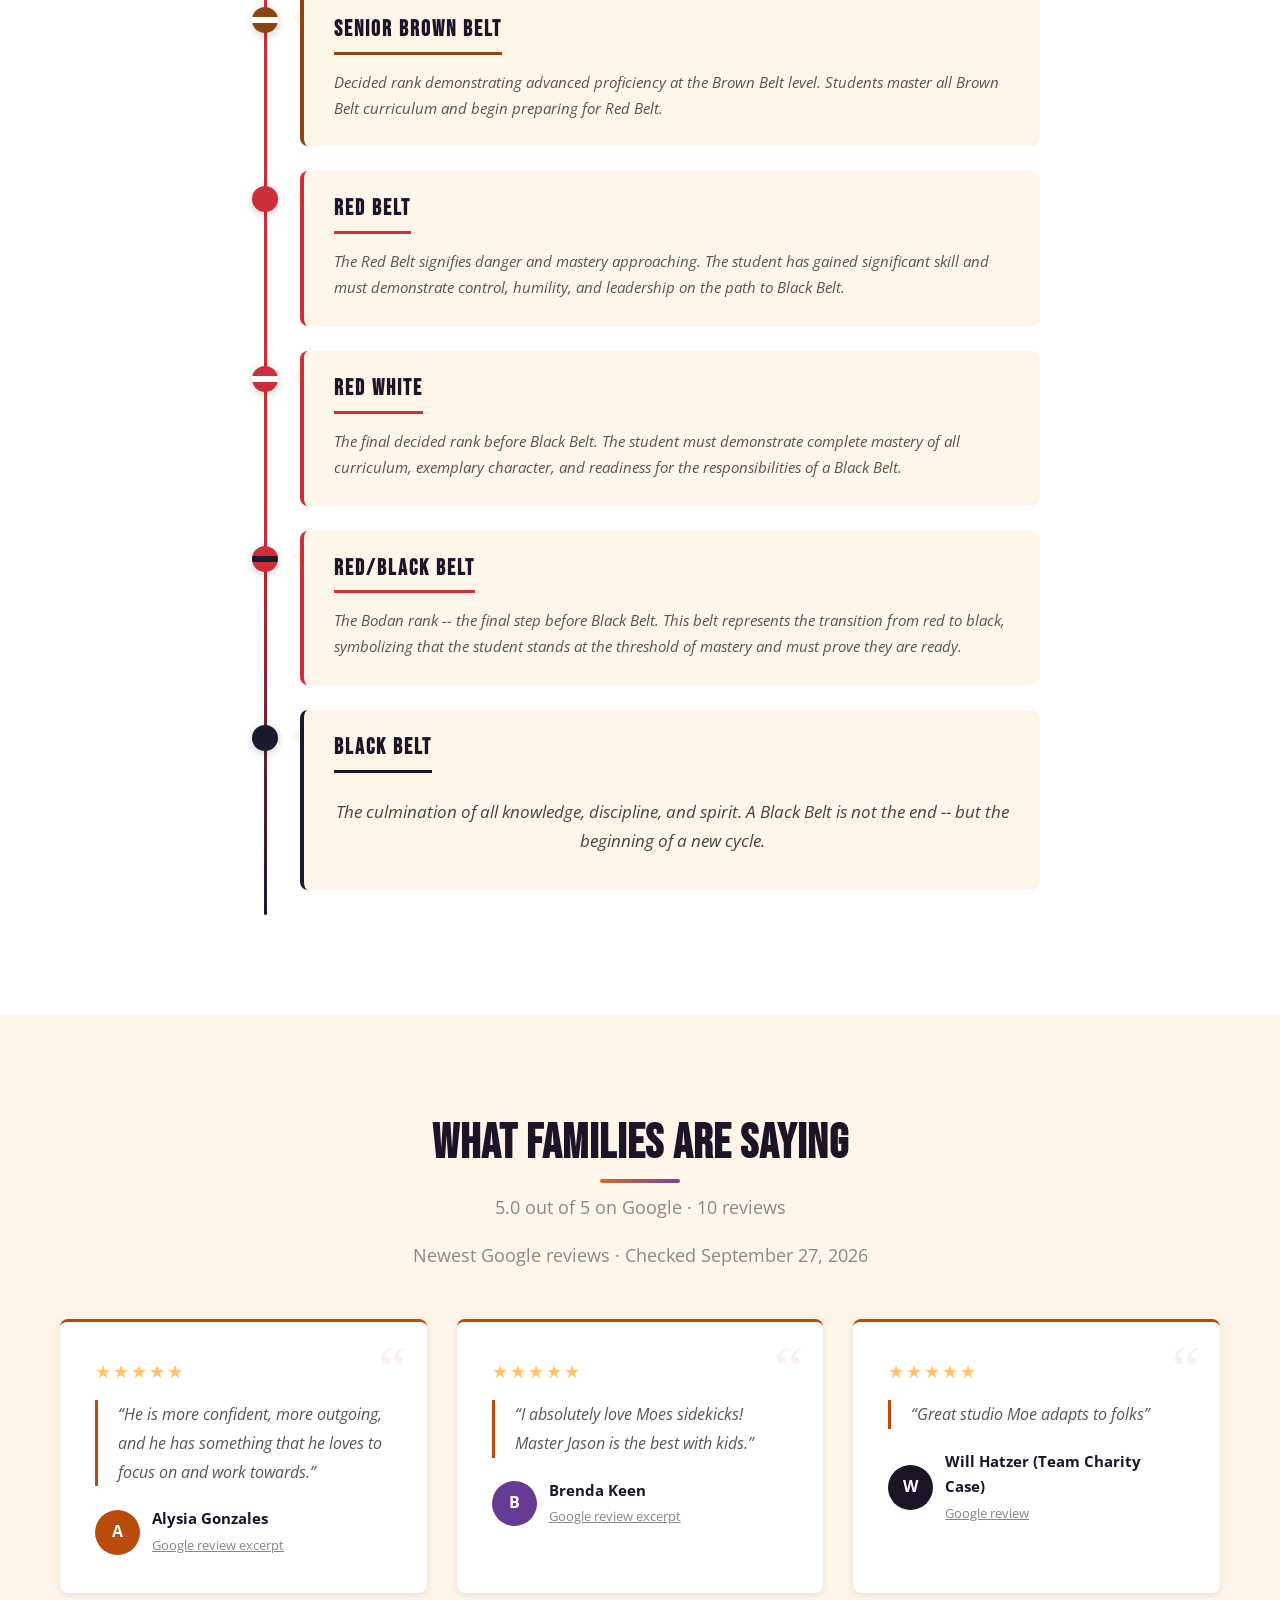
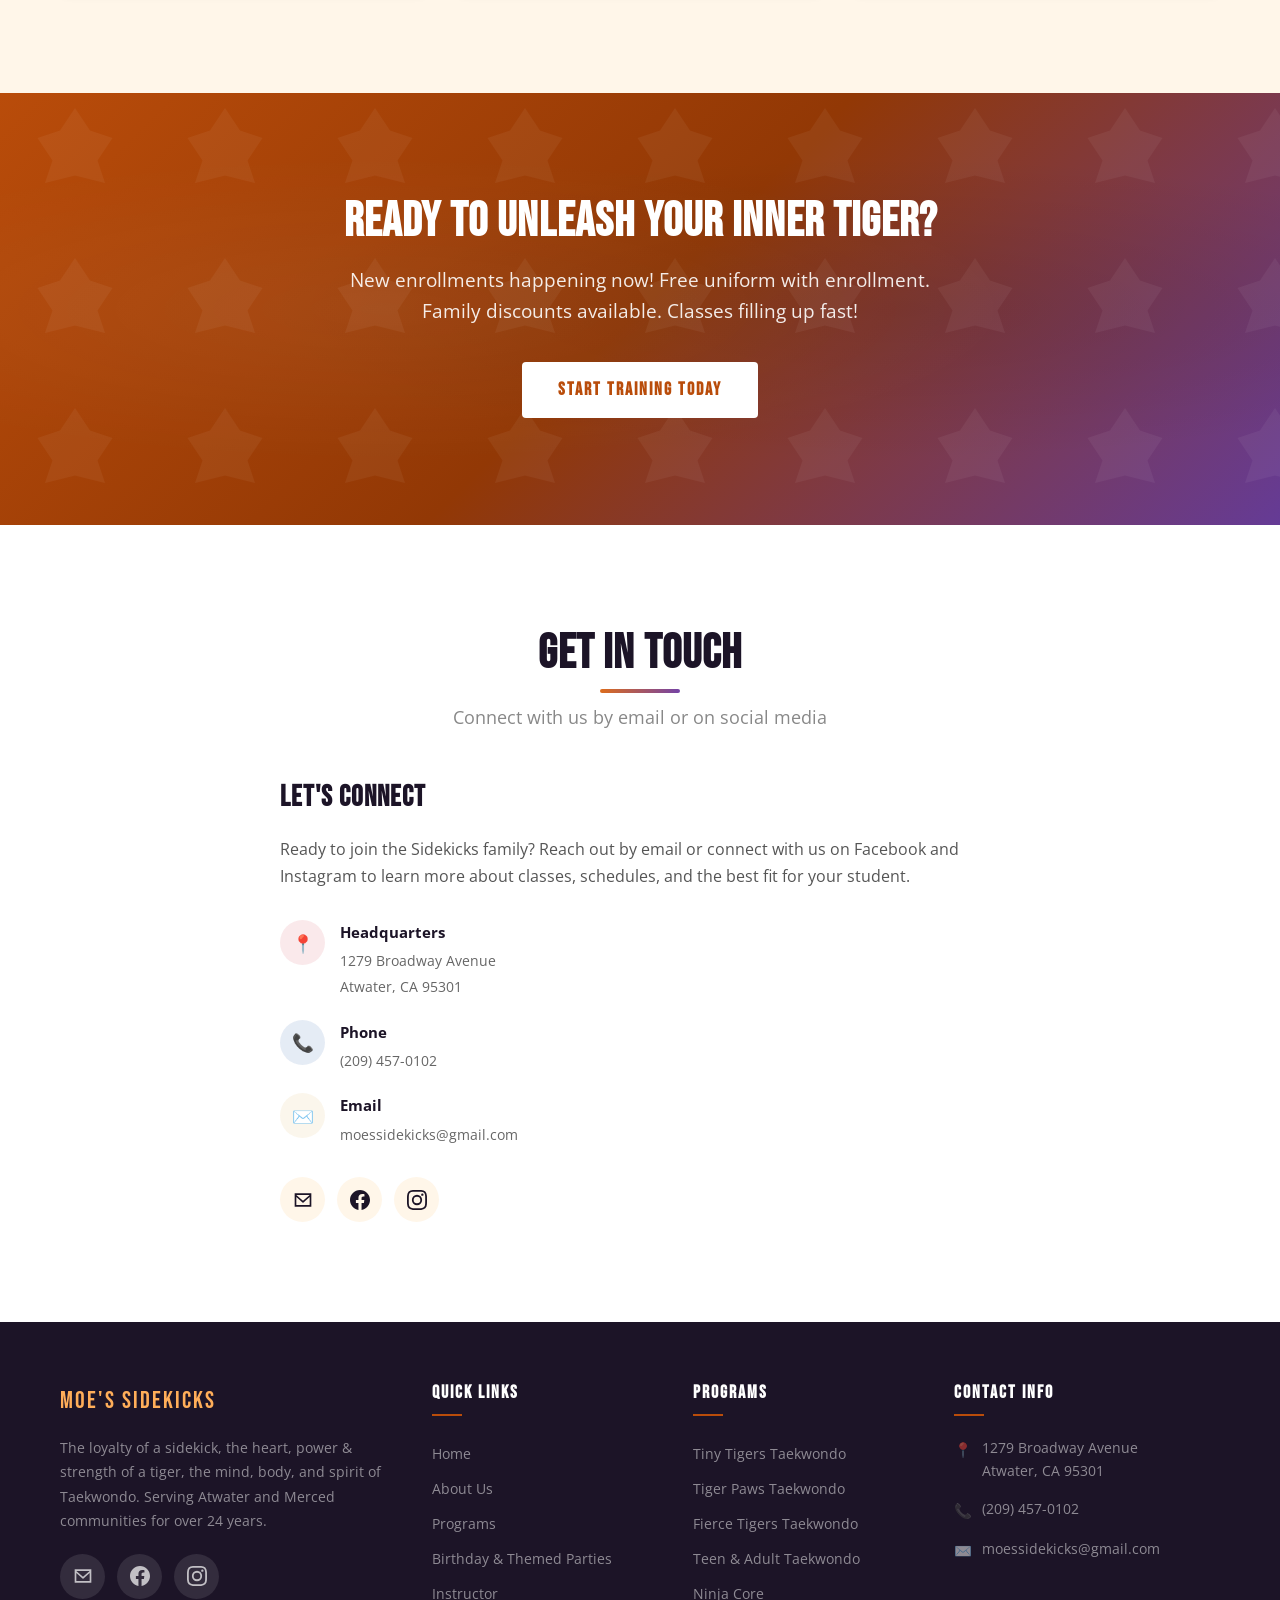
==== commit ddd5397a: "Add Master Moe Korea history and print poster" ====
--- a/index.html
+++ b/index.html
@@ -471,6 +471,13 @@
             programs that extend the values of the dojang into everyday life.
           </p>
 
+
+          <div class="korea-story-link" style="margin-top:28px;padding:24px;border-left:4px solid #b94c0a;background:#fff6e9;color:#20262b;border-radius:0 8px 8px 0;">
+            <h3 style="color:#923805;font-size:1.4rem;">From Korea to Sidekicks</h3>
+            <p style="color:#20262b;margin:10px 0 16px;">In 2001, at age 20, Master Moe spent six months teaching and training in Korea. Read the story of grit, perseverance, and the decision to bring those lessons home and open Sidekicks in 2002.</p>
+            <a href="korea-history.html" style="color:#48236e;font-weight:700;text-decoration:underline;">Read My Time in Korea &rarr;</a>
+          </div>
+
           <div class="instructor-highlights">
             <div class="instructor-highlight">
               <span class="value">24+</span>
@@ -1068,6 +1075,7 @@
             <a href="#programs">Programs</a>
             <a href="parties.html">Birthday &amp; Themed Parties</a>
             <a href="#instructor">Instructor</a>
+            <a href="korea-history.html">Our Korea Story</a>
             <a href="#locations">Locations</a>
             <a href="#calendar">Calendar</a>
             <a href="#belts">Belt Path</a>
